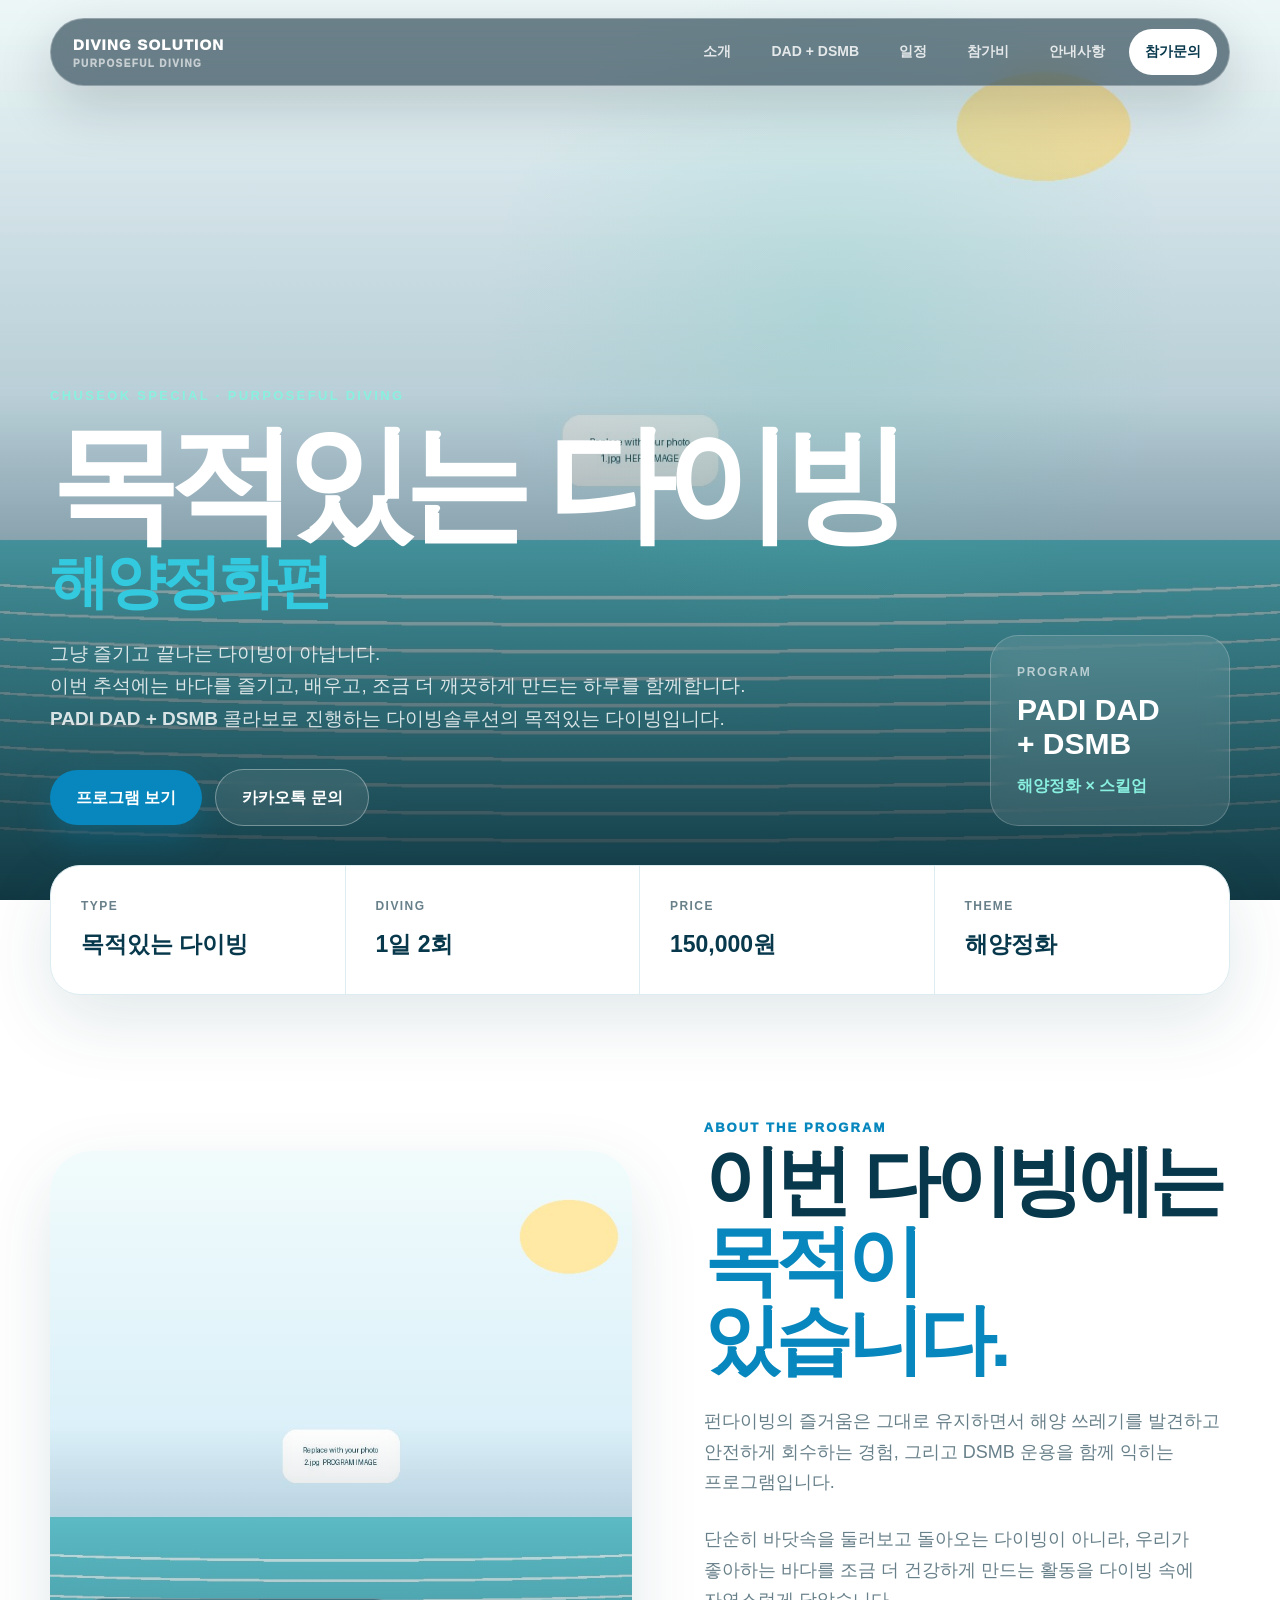
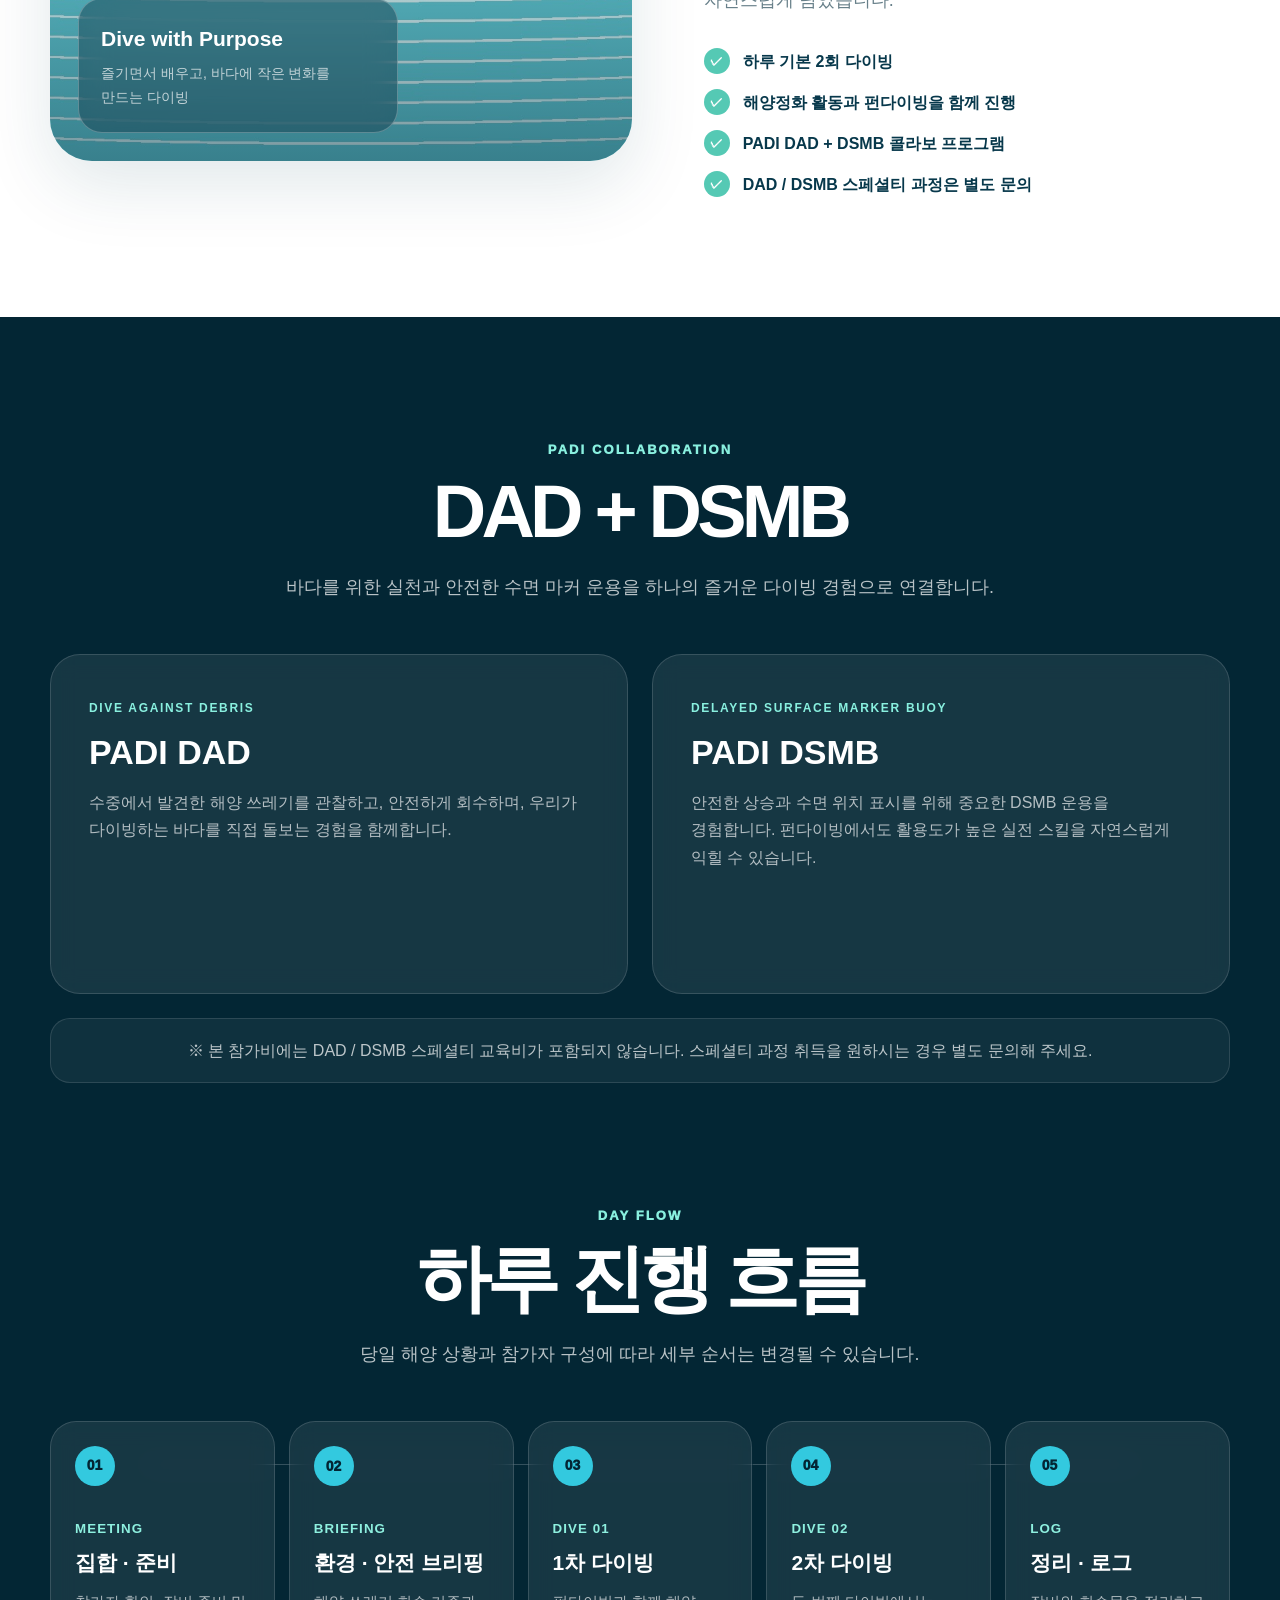
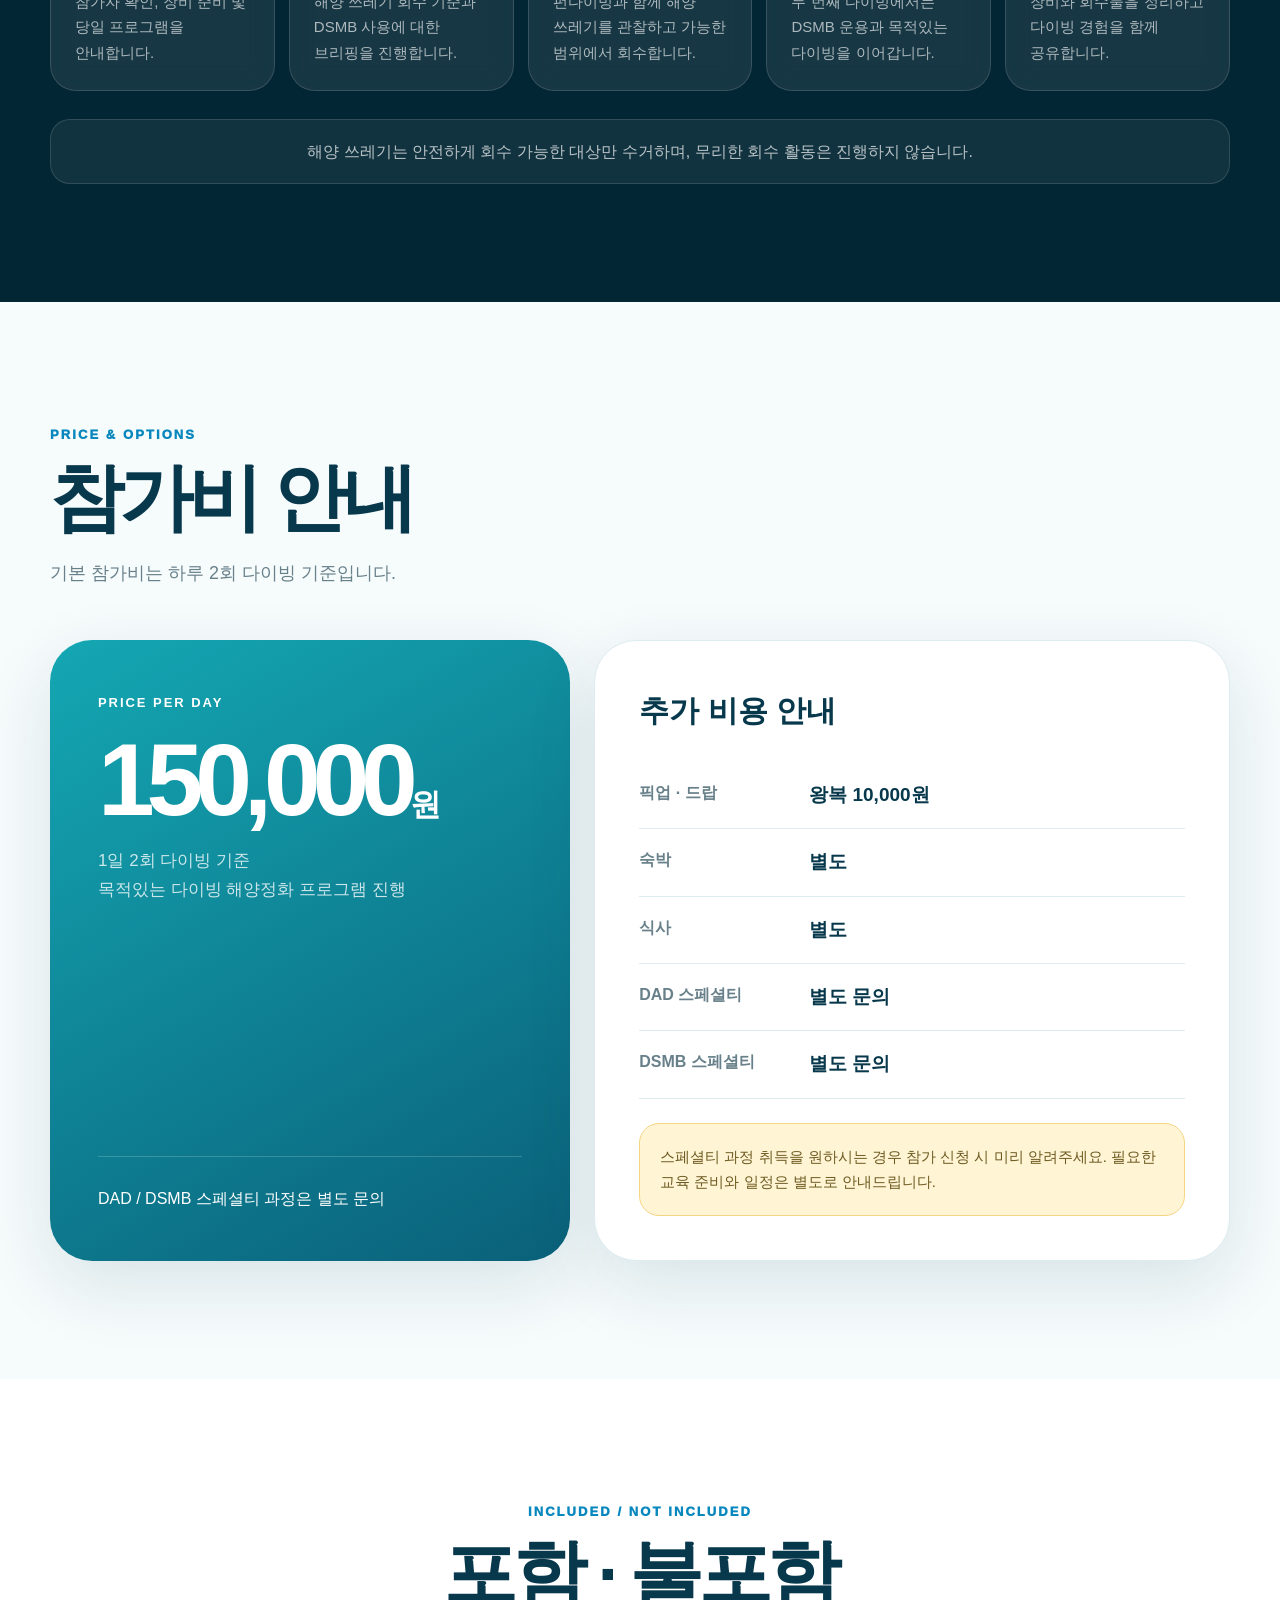
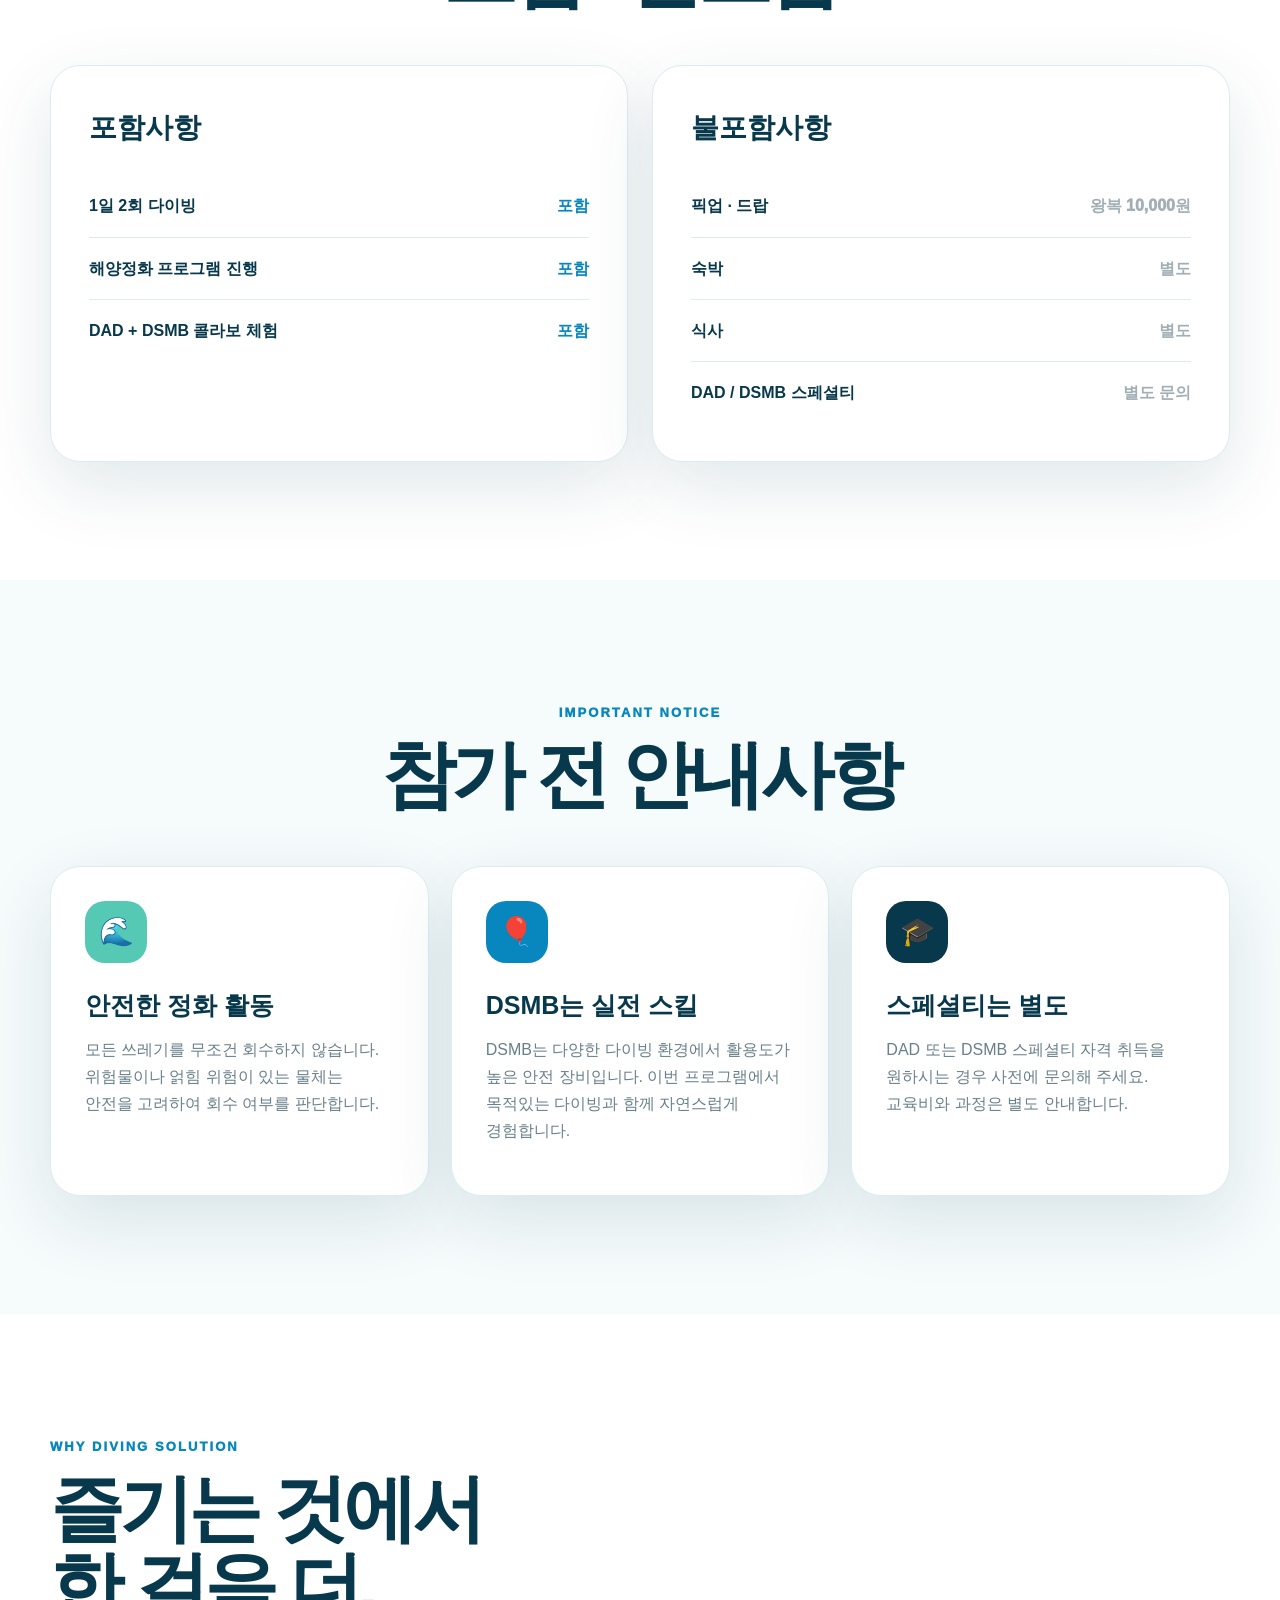
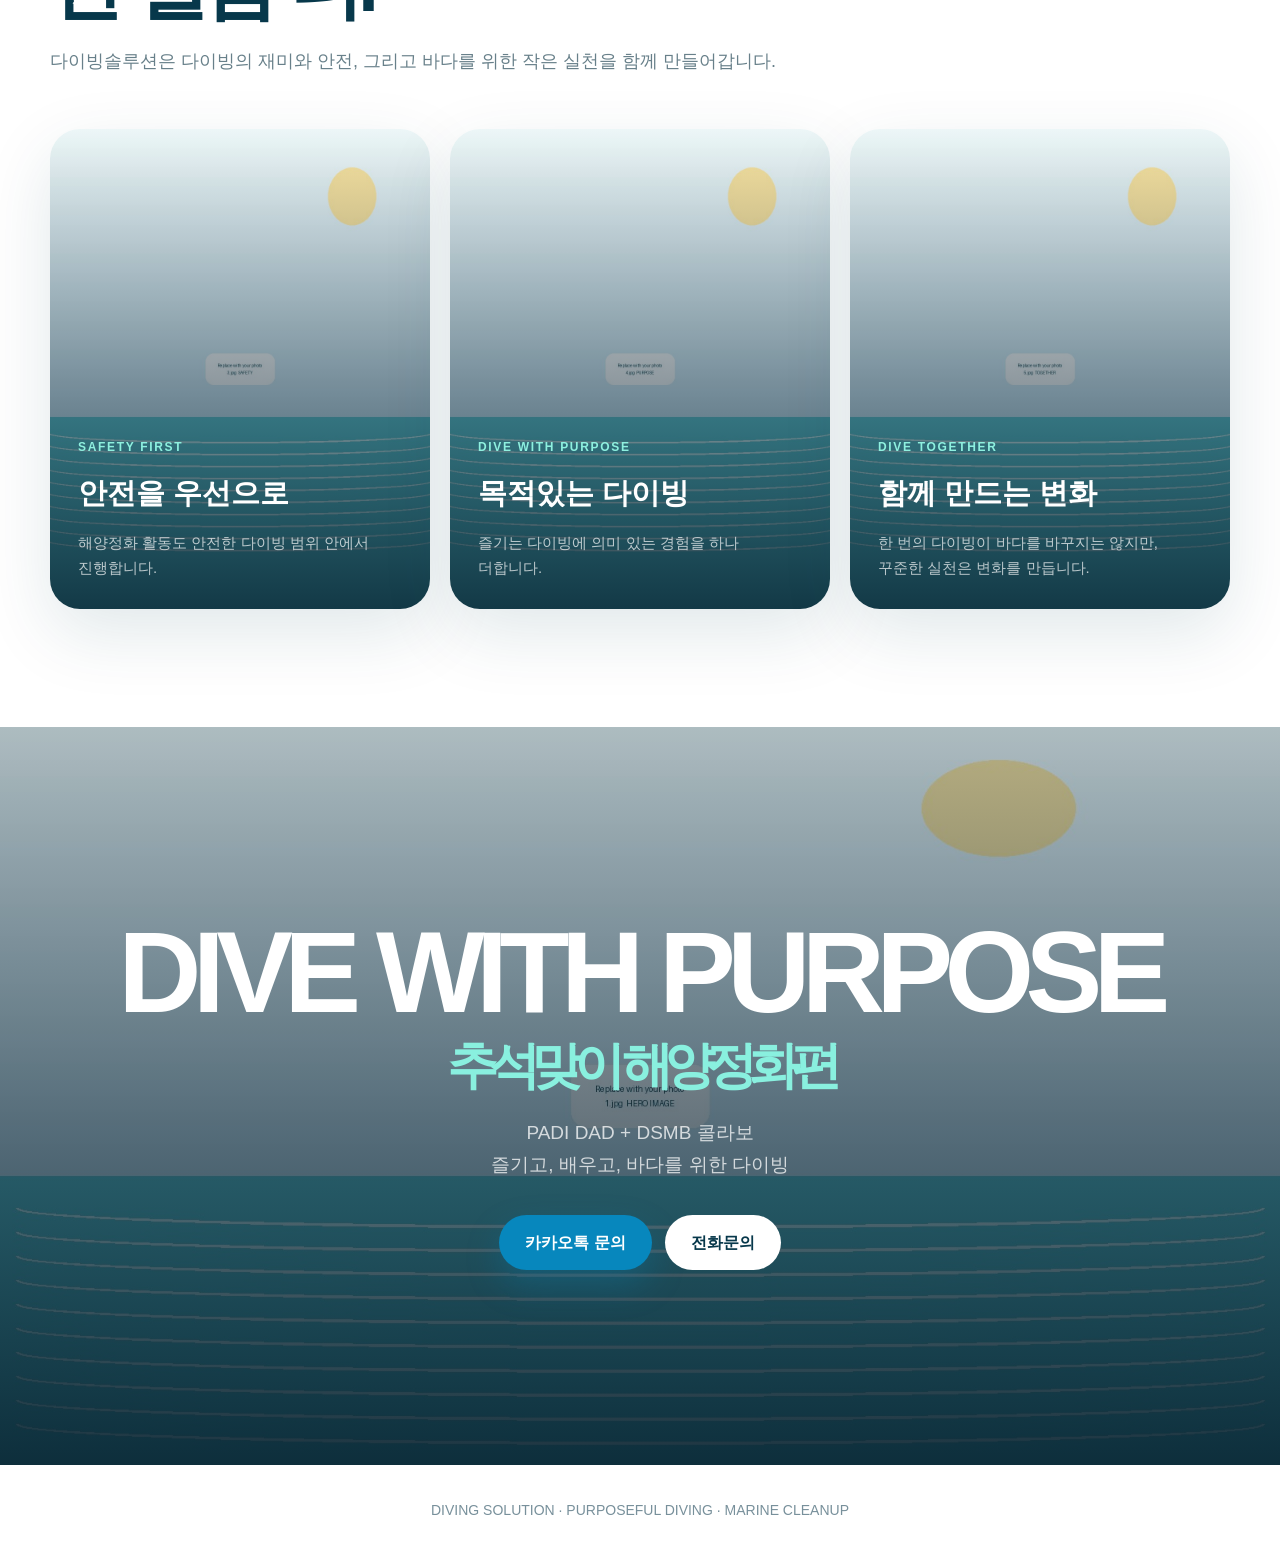
==== index.html @ 92a27729 "Add files via upload" ====
<!DOCTYPE html>
<html lang="ko">
<head>
  <meta charset="UTF-8" />
  <meta name="viewport" content="width=device-width, initial-scale=1.0" />
  <meta name="theme-color" content="#07384b" />
  <meta name="description" content="추석맞이 목적있는 다이빙 해양정화편. PADI DAD + DSMB 콜라보로 즐기는 목적있는 다이빙." />
  <title>추석맞이 목적있는 다이빙 | 해양정화편 | 다이빙솔루션</title>
  <link rel="stylesheet" href="style.css" />
</head>
<body>

<header class="site-header">
  <div class="container">
    <nav class="nav-wrap">
      <a href="#top" class="brand">
        DIVING SOLUTION
        <small>PURPOSEFUL DIVING</small>
      </a>

      <div class="nav-links" id="navLinks">
        <a href="#about">소개</a>
        <a href="#collab">DAD + DSMB</a>
        <a href="#schedule">일정</a>
        <a href="#price">참가비</a>
        <a href="#notice">안내사항</a>
        <a href="https://pf.kakao.com/_sxaxmfK/chat" target="_blank" rel="noopener" class="nav-cta">참가문의</a>
      </div>

      <button class="menu-button" type="button" aria-label="메뉴 열기" onclick="toggleMenu()">☰</button>
    </nav>
  </div>
</header>

<main>

  <section class="hero" id="top">
    <div class="hero-media"></div>

    <div class="hero-content">
      <div class="container">
        <div class="hero-layout">
          <div>
            <div class="hero-kicker">CHUSEOK SPECIAL · PURPOSEFUL DIVING</div>

            <h1 class="hero-title">
              목적있는 다이빙
              <span>해양정화편</span>
            </h1>

            <p class="hero-copy">
              그냥 즐기고 끝나는 다이빙이 아닙니다.<br>
              이번 추석에는 바다를 즐기고, 배우고, 조금 더 깨끗하게 만드는 하루를 함께합니다.
              <strong>PADI DAD + DSMB</strong> 콜라보로 진행하는 다이빙솔루션의 목적있는 다이빙입니다.
            </p>

            <div class="button-row hero-actions">
              <a href="#collab" class="button button-primary">프로그램 보기</a>
              <a href="https://pf.kakao.com/_sxaxmfK/chat" target="_blank" rel="noopener" class="button button-outline">카카오톡 문의</a>
            </div>
          </div>

          <aside class="hero-badge glass">
            <span>PROGRAM</span>
            <strong>PADI DAD<br>+ DSMB</strong>
            <p>해양정화 × 스킬업</p>
          </aside>
        </div>
      </div>
    </div>
  </section>

  <div class="summary-bar">
    <div class="container">
      <div class="summary-grid reveal">
        <div class="summary-item">
          <span>TYPE</span>
          <strong>목적있는 다이빙</strong>
        </div>
        <div class="summary-item">
          <span>DIVING</span>
          <strong>1일 2회</strong>
        </div>
        <div class="summary-item">
          <span>PRICE</span>
          <strong>150,000원</strong>
        </div>
        <div class="summary-item">
          <span>THEME</span>
          <strong>해양정화</strong>
        </div>
      </div>
    </div>
  </div>

  <section class="section" id="about">
    <div class="container">
      <div class="intro-grid">
        <div class="intro-image reveal">
          <div class="intro-badge glass">
            <strong>Dive with Purpose</strong>
            <p>즐기면서 배우고, 바다에 작은 변화를 만드는 다이빙</p>
          </div>
        </div>

        <div class="intro-copy reveal">
          <span class="eyebrow">ABOUT THE PROGRAM</span>

          <h2>
            이번 다이빙에는<br>
            <span>목적이 있습니다.</span>
          </h2>

          <p>
            펀다이빙의 즐거움은 그대로 유지하면서 해양 쓰레기를 발견하고 안전하게 회수하는 경험,
            그리고 DSMB 운용을 함께 익히는 프로그램입니다.
          </p>

          <p>
            단순히 바닷속을 둘러보고 돌아오는 다이빙이 아니라,
            우리가 좋아하는 바다를 조금 더 건강하게 만드는 활동을 다이빙 속에 자연스럽게 담았습니다.
          </p>

          <ul class="intro-list">
            <li>하루 기본 2회 다이빙</li>
            <li>해양정화 활동과 펀다이빙을 함께 진행</li>
            <li>PADI DAD + DSMB 콜라보 프로그램</li>
            <li>DAD / DSMB 스페셜티 과정은 별도 문의</li>
          </ul>
        </div>
      </div>
    </div>
  </section>

  <section class="section section-dark" id="collab">
    <div class="container">
      <div class="section-heading center reveal">
        <span class="eyebrow light">PADI COLLABORATION</span>
        <h2 class="section-title">DAD + DSMB</h2>
        <p class="section-description">
          바다를 위한 실천과 안전한 수면 마커 운용을 하나의 즐거운 다이빙 경험으로 연결합니다.
        </p>
      </div>

      <div class="collab-grid">
        <article class="collab-card reveal">
          <span>DIVE AGAINST DEBRIS</span>
          <h3>PADI DAD</h3>
          <p>
            수중에서 발견한 해양 쓰레기를 관찰하고, 안전하게 회수하며,
            우리가 다이빙하는 바다를 직접 돌보는 경험을 함께합니다.
          </p>
        </article>

        <article class="collab-card reveal">
          <span>DELAYED SURFACE MARKER BUOY</span>
          <h3>PADI DSMB</h3>
          <p>
            안전한 상승과 수면 위치 표시를 위해 중요한 DSMB 운용을 경험합니다.
            펀다이빙에서도 활용도가 높은 실전 스킬을 자연스럽게 익힐 수 있습니다.
          </p>
        </article>
      </div>

      <div class="collab-note reveal">
        ※ 본 참가비에는 DAD / DSMB 스페셜티 교육비가 포함되지 않습니다.
        스페셜티 과정 취득을 원하시는 경우 별도 문의해 주세요.
      </div>
    </div>
  </section>

  <section class="section section-dark schedule-section" id="schedule">
    <div class="container">
      <div class="section-heading center reveal">
        <span class="eyebrow light">DAY FLOW</span>
        <h2 class="section-title">하루 진행 흐름</h2>
        <p class="section-description">
          당일 해양 상황과 참가자 구성에 따라 세부 순서는 변경될 수 있습니다.
        </p>
      </div>

      <div class="timeline">
        <article class="timeline-card reveal">
          <div class="timeline-dot">01</div>
          <small>MEETING</small>
          <h3>집합 · 준비</h3>
          <p>참가자 확인, 장비 준비 및 당일 프로그램을 안내합니다.</p>
        </article>

        <article class="timeline-card reveal">
          <div class="timeline-dot">02</div>
          <small>BRIEFING</small>
          <h3>환경 · 안전 브리핑</h3>
          <p>해양 쓰레기 회수 기준과 DSMB 사용에 대한 브리핑을 진행합니다.</p>
        </article>

        <article class="timeline-card reveal">
          <div class="timeline-dot">03</div>
          <small>DIVE 01</small>
          <h3>1차 다이빙</h3>
          <p>펀다이빙과 함께 해양 쓰레기를 관찰하고 가능한 범위에서 회수합니다.</p>
        </article>

        <article class="timeline-card reveal">
          <div class="timeline-dot">04</div>
          <small>DIVE 02</small>
          <h3>2차 다이빙</h3>
          <p>두 번째 다이빙에서는 DSMB 운용과 목적있는 다이빙을 이어갑니다.</p>
        </article>

        <article class="timeline-card reveal">
          <div class="timeline-dot">05</div>
          <small>LOG</small>
          <h3>정리 · 로그</h3>
          <p>장비와 회수물을 정리하고 다이빙 경험을 함께 공유합니다.</p>
        </article>
      </div>

      <div class="schedule-note reveal">
        해양 쓰레기는 안전하게 회수 가능한 대상만 수거하며, 무리한 회수 활동은 진행하지 않습니다.
      </div>
    </div>
  </section>

  <section class="section section-soft" id="price">
    <div class="container">
      <div class="section-heading reveal">
        <span class="eyebrow">PRICE & OPTIONS</span>
        <h2 class="section-title">참가비 안내</h2>
        <p class="section-description">기본 참가비는 하루 2회 다이빙 기준입니다.</p>
      </div>

      <div class="price-layout">
        <article class="price-main reveal">
          <div>
            <span>PRICE PER DAY</span>
            <strong>150,000<small>원</small></strong>
            <p>
              1일 2회 다이빙 기준<br>
              목적있는 다이빙 해양정화 프로그램 진행
            </p>
          </div>

          <div class="price-main-bottom">
            DAD / DSMB 스페셜티 과정은 별도 문의
          </div>
        </article>

        <article class="detail-card reveal">
          <h3>추가 비용 안내</h3>

          <div class="detail-list">
            <div class="detail-row">
              <span>픽업 · 드랍</span>
              <strong>왕복 10,000원</strong>
            </div>
            <div class="detail-row">
              <span>숙박</span>
              <strong>별도</strong>
            </div>
            <div class="detail-row">
              <span>식사</span>
              <strong>별도</strong>
            </div>
            <div class="detail-row">
              <span>DAD 스페셜티</span>
              <strong>별도 문의</strong>
            </div>
            <div class="detail-row">
              <span>DSMB 스페셜티</span>
              <strong>별도 문의</strong>
            </div>
          </div>

          <div class="payment-note">
            스페셜티 과정 취득을 원하시는 경우 참가 신청 시 미리 알려주세요.
            필요한 교육 준비와 일정은 별도로 안내드립니다.
          </div>
        </article>
      </div>
    </div>
  </section>

  <section class="section">
    <div class="container">
      <div class="section-heading center reveal">
        <span class="eyebrow">INCLUDED / NOT INCLUDED</span>
        <h2 class="section-title">포함 · 불포함</h2>
      </div>

      <div class="included-grid">
        <article class="included-card reveal">
          <h3>포함사항</h3>
          <div class="included-list">
            <div class="included-row"><strong>1일 2회 다이빙</strong><span class="status-in">포함</span></div>
            <div class="included-row"><strong>해양정화 프로그램 진행</strong><span class="status-in">포함</span></div>
            <div class="included-row"><strong>DAD + DSMB 콜라보 체험</strong><span class="status-in">포함</span></div>
          </div>
        </article>

        <article class="included-card reveal">
          <h3>불포함사항</h3>
          <div class="included-list">
            <div class="included-row"><strong>픽업 · 드랍</strong><span class="status-out">왕복 10,000원</span></div>
            <div class="included-row"><strong>숙박</strong><span class="status-out">별도</span></div>
            <div class="included-row"><strong>식사</strong><span class="status-out">별도</span></div>
            <div class="included-row"><strong>DAD / DSMB 스페셜티</strong><span class="status-out">별도 문의</span></div>
          </div>
        </article>
      </div>
    </div>
  </section>

  <section class="section section-soft" id="notice">
    <div class="container">
      <div class="section-heading center reveal">
        <span class="eyebrow">IMPORTANT NOTICE</span>
        <h2 class="section-title">참가 전 안내사항</h2>
      </div>

      <div class="notice-grid">
        <article class="notice-card reveal">
          <div class="notice-icon">🌊</div>
          <h3>안전한 정화 활동</h3>
          <p>
            모든 쓰레기를 무조건 회수하지 않습니다.
            위험물이나 얽힘 위험이 있는 물체는 안전을 고려하여 회수 여부를 판단합니다.
          </p>
        </article>

        <article class="notice-card reveal">
          <div class="notice-icon">🎈</div>
          <h3>DSMB는 실전 스킬</h3>
          <p>
            DSMB는 다양한 다이빙 환경에서 활용도가 높은 안전 장비입니다.
            이번 프로그램에서 목적있는 다이빙과 함께 자연스럽게 경험합니다.
          </p>
        </article>

        <article class="notice-card reveal">
          <div class="notice-icon">🎓</div>
          <h3>스페셜티는 별도</h3>
          <p>
            DAD 또는 DSMB 스페셜티 자격 취득을 원하시는 경우 사전에 문의해 주세요.
            교육비와 과정은 별도 안내합니다.
          </p>
        </article>
      </div>
    </div>
  </section>

  <section class="section">
    <div class="container">
      <div class="section-heading reveal">
        <span class="eyebrow">WHY DIVING SOLUTION</span>
        <h2 class="section-title">즐기는 것에서<br>한 걸음 더.</h2>
        <p class="section-description">
          다이빙솔루션은 다이빙의 재미와 안전, 그리고 바다를 위한 작은 실천을 함께 만들어갑니다.
        </p>
      </div>

      <div class="why-grid">
        <article class="why-card reveal">
          <div class="why-content">
            <span>SAFETY FIRST</span>
            <h3>안전을 우선으로</h3>
            <p>해양정화 활동도 안전한 다이빙 범위 안에서 진행합니다.</p>
          </div>
        </article>

        <article class="why-card reveal">
          <div class="why-content">
            <span>DIVE WITH PURPOSE</span>
            <h3>목적있는 다이빙</h3>
            <p>즐기는 다이빙에 의미 있는 경험을 하나 더합니다.</p>
          </div>
        </article>

        <article class="why-card reveal">
          <div class="why-content">
            <span>DIVE TOGETHER</span>
            <h3>함께 만드는 변화</h3>
            <p>한 번의 다이빙이 바다를 바꾸지는 않지만, 꾸준한 실천은 변화를 만듭니다.</p>
          </div>
        </article>
      </div>
    </div>
  </section>

  <section class="final-cta">
    <div class="container final-content reveal">
      <h2 class="final-title">
        DIVE WITH PURPOSE
        <span>추석맞이 해양정화편</span>
      </h2>

      <p>
        PADI DAD + DSMB 콜라보<br>
        즐기고, 배우고, 바다를 위한 다이빙
      </p>

      <div class="button-row">
        <a href="https://pf.kakao.com/_sxaxmfK/chat" target="_blank" rel="noopener" class="button button-primary">카카오톡 문의</a>
        <a href="tel:01098796365" class="button button-light">전화문의</a>
      </div>
    </div>
  </section>

</main>

<a href="https://pf.kakao.com/_sxaxmfK/chat" target="_blank" rel="noopener" class="floating-contact">
  카카오톡 참가문의
</a>

<footer>
  DIVING SOLUTION · PURPOSEFUL DIVING · MARINE CLEANUP
</footer>

<script src="script.js"></script>
</body>
</html>
---- style.css ----
:root{
  --navy:#07384b; --deep:#032634; --blue:#0787bd; --cyan:#33c9df; --mint:#55c9b4;
  --surface:#f6fbfc; --white:#ffffff; --text:#15333f; --muted:#68808a; --line:#dcecf0;
  --yellow:#fff4d4; --yellow-line:#f5d584; --shadow:0 24px 70px rgba(5,62,80,.12);
  --radius-xl:42px; --radius-lg:30px;
}
*{margin:0;padding:0;box-sizing:border-box}
html{scroll-behavior:smooth}
body{
  font-family:-apple-system,BlinkMacSystemFont,"Pretendard","Noto Sans KR",sans-serif;
  color:var(--text);background:#fff;line-height:1.7;word-break:keep-all;overflow-x:hidden
}
a{color:inherit;text-decoration:none}
button{font:inherit}
.container{width:min(1180px,calc(100% - 40px));margin:0 auto}
.section{padding:118px 0}
.section-soft{background:var(--surface)}
.section-dark{color:#fff;background:var(--deep)}
.eyebrow{display:inline-block;color:var(--blue);font-size:13px;font-weight:950;letter-spacing:.16em}
.eyebrow.light{color:#89f0df}
.section-heading{max-width:850px;margin-bottom:52px}
.section-heading.center{margin-left:auto;margin-right:auto;text-align:center}
.section-title{margin-top:12px;color:var(--navy);font-size:clamp(42px,6vw,74px);line-height:1.04;letter-spacing:-.065em}
.section-dark .section-title{color:#fff}
.section-description{margin-top:21px;color:var(--muted);font-size:18px}
.section-dark .section-description{color:rgba(255,255,255,.72)}
.button-row{display:flex;align-items:center;flex-wrap:wrap;gap:13px}
.button{
  display:inline-flex;align-items:center;justify-content:center;min-height:54px;padding:14px 26px;border:0;
  border-radius:999px;font-weight:900;cursor:pointer;transition:.25s ease
}
.button:hover{transform:translateY(-3px)}
.button-primary{color:#fff;background:var(--blue);box-shadow:0 15px 34px rgba(7,135,189,.28)}
.button-light{color:var(--navy);background:#fff}
.button-outline{color:#fff;border:1px solid rgba(255,255,255,.35);background:rgba(255,255,255,.08);backdrop-filter:blur(10px)}
.glass{backdrop-filter:blur(15px);-webkit-backdrop-filter:blur(15px)}

.site-header{position:fixed;top:18px;left:0;right:0;z-index:1000;pointer-events:none}
.nav-wrap{
  display:flex;align-items:center;justify-content:space-between;min-height:68px;padding:10px 12px 10px 22px;
  border:1px solid rgba(255,255,255,.28);border-radius:999px;background:rgba(2,31,48,.55);
  box-shadow:0 20px 55px rgba(0,20,35,.18);backdrop-filter:blur(18px);pointer-events:auto
}
.brand{color:#fff;font-size:15px;font-weight:950;letter-spacing:.08em}
.brand small{display:block;margin-top:-3px;color:rgba(255,255,255,.62);font-size:10px;letter-spacing:.14em}
.nav-links{display:flex;align-items:center;gap:8px}
.nav-links a{padding:11px 16px;border-radius:999px;color:rgba(255,255,255,.82);font-size:14px;font-weight:800}
.nav-links a:hover{color:#fff;background:rgba(255,255,255,.1)}
.nav-links .nav-cta{color:var(--navy);background:#fff}
.menu-button{display:none;width:46px;height:46px;border:0;border-radius:50%;color:#fff;background:rgba(255,255,255,.12);cursor:pointer}

.hero{position:relative;min-height:100svh;display:flex;align-items:flex-end;overflow:hidden;color:#fff;background:var(--deep)}
.hero-media{
  position:absolute;inset:0;
  background:
    linear-gradient(180deg,rgba(0,24,34,.02) 0%,rgba(0,30,39,.16) 44%,rgba(0,27,38,.84) 100%),
    url("images/1.jpg") center/cover no-repeat;
  transform:scale(1.08);animation:heroZoom 12s ease-out forwards
}
.hero-media::after{content:"";position:absolute;inset:0;background:radial-gradient(circle at 65% 35%,rgba(85,201,180,.18),transparent 34%)}
@keyframes heroZoom{to{transform:scale(1)}}
.hero-content{position:relative;z-index:2;width:100%;padding:190px 0 74px}
.hero-layout{display:grid;grid-template-columns:1fr auto;gap:60px;align-items:end}
.hero-kicker{margin-bottom:22px;color:#89f0df;font-size:13px;font-weight:900;letter-spacing:.18em}
.hero-title{max-width:980px;font-size:clamp(58px,10vw,130px);line-height:.86;letter-spacing:-.08em}
.hero-title span{display:block;margin-top:18px;color:var(--cyan);font-size:.46em;letter-spacing:-.05em}
.hero-copy{max-width:720px;margin-top:30px;color:rgba(255,255,255,.82);font-size:19px}
.hero-badge{
  min-width:240px;padding:26px;border:1px solid rgba(255,255,255,.2);border-radius:28px;
  background:rgba(255,255,255,.1)
}
.hero-badge span{display:block;color:rgba(255,255,255,.62);font-size:12px;font-weight:900;letter-spacing:.14em}
.hero-badge strong{display:block;margin-top:10px;font-size:30px;line-height:1.15}
.hero-badge p{margin-top:10px;color:#89f0df;font-weight:900}
.hero-actions{margin-top:34px}

.summary-bar{position:relative;z-index:4;margin-top:-35px}
.summary-grid{
  display:grid;grid-template-columns:repeat(4,1fr);overflow:hidden;border:1px solid var(--line);
  border-radius:var(--radius-lg);background:#fff;box-shadow:var(--shadow)
}
.summary-item{padding:30px;border-right:1px solid var(--line)}
.summary-item:last-child{border-right:0}
.summary-item span{display:block;color:var(--muted);font-size:12px;font-weight:900;letter-spacing:.12em}
.summary-item strong{display:block;margin-top:9px;color:var(--navy);font-size:23px}

.intro-grid{display:grid;grid-template-columns:1.05fr .95fr;gap:72px;align-items:center}
.intro-image{
  position:relative;min-height:610px;overflow:hidden;border-radius:var(--radius-xl);
  background:url("images/2.jpg") center/cover no-repeat;box-shadow:var(--shadow)
}
.intro-image::after{content:"";position:absolute;inset:0;background:linear-gradient(180deg,transparent 45%,rgba(0,34,51,.46))}
.intro-badge{
  position:absolute;left:28px;bottom:28px;z-index:2;max-width:320px;padding:22px;border:1px solid rgba(255,255,255,.25);
  border-radius:24px;color:#fff;background:rgba(0,38,57,.38)
}
.intro-badge strong{display:block;font-size:21px}
.intro-badge p{margin-top:6px;color:rgba(255,255,255,.7);font-size:14px}
.intro-copy h2{color:var(--navy);font-size:clamp(44px,6vw,78px);line-height:1.04;letter-spacing:-.07em}
.intro-copy h2 span{color:var(--blue)}
.intro-copy p{margin-top:26px;color:var(--muted);font-size:18px}
.intro-list{display:grid;gap:14px;margin-top:32px}
.intro-list li{display:flex;gap:13px;list-style:none;color:var(--navy);font-weight:800}
.intro-list li::before{
  content:"✓";display:inline-flex;align-items:center;justify-content:center;flex:0 0 26px;height:26px;border-radius:50%;
  color:#fff;background:var(--mint);font-size:13px
}

.collab-grid{display:grid;grid-template-columns:1fr 1fr;gap:24px}
.collab-card{
  min-height:340px;padding:38px;border:1px solid rgba(255,255,255,.14);border-radius:var(--radius-lg);
  background:rgba(255,255,255,.08);backdrop-filter:blur(12px)
}
.collab-card span{display:inline-block;color:#89f0df;font-size:12px;font-weight:900;letter-spacing:.14em}
.collab-card h3{margin-top:12px;font-size:34px;line-height:1.2}
.collab-card p{margin-top:16px;color:rgba(255,255,255,.68)}
.collab-note{
  margin-top:24px;padding:18px 22px;border:1px solid rgba(255,255,255,.12);border-radius:20px;
  background:rgba(255,255,255,.05);color:rgba(255,255,255,.72);text-align:center
}

.schedule-section{padding-top:0}
.timeline{position:relative;display:grid;grid-template-columns:repeat(5,1fr);gap:14px}
.timeline::before{content:"";position:absolute;top:43px;left:8%;right:8%;height:1px;background:rgba(255,255,255,.2)}
.timeline-card{
  position:relative;min-height:270px;padding:24px;border:1px solid rgba(255,255,255,.14);border-radius:26px;
  background:rgba(255,255,255,.08);backdrop-filter:blur(12px)
}
.timeline-dot{
  position:relative;z-index:2;display:flex;align-items:center;justify-content:center;width:40px;height:40px;margin-bottom:28px;
  border-radius:50%;color:var(--deep);background:var(--cyan);font-size:14px;font-weight:950
}
.timeline-card small{color:#8ef0df;font-weight:900;letter-spacing:.08em}
.timeline-card h3{margin-top:8px;font-size:21px;line-height:1.3}
.timeline-card p{margin-top:12px;color:rgba(255,255,255,.65);font-size:15px}
.schedule-note{
  margin-top:28px;padding:18px 22px;border:1px solid rgba(255,255,255,.13);border-radius:20px;
  color:rgba(255,255,255,.7);background:rgba(255,255,255,.06);text-align:center
}

.price-layout{display:grid;grid-template-columns:.9fr 1.1fr;gap:24px;align-items:stretch}
.price-main{
  display:flex;flex-direction:column;justify-content:space-between;min-height:500px;padding:48px;border-radius:var(--radius-xl);
  color:#fff;background:linear-gradient(150deg,#14a7b3,#0a6079);box-shadow:var(--shadow)
}
.price-main span{font-size:13px;font-weight:900;letter-spacing:.15em}
.price-main strong{display:block;margin-top:20px;font-size:clamp(62px,8vw,102px);line-height:.9;letter-spacing:-.08em}
.price-main strong small{font-size:.3em}
.price-main p{margin-top:20px;color:rgba(255,255,255,.78);font-size:17px}
.price-main-bottom{padding-top:28px;border-top:1px solid rgba(255,255,255,.18)}
.detail-card{
  display:flex;flex-direction:column;justify-content:center;min-height:500px;padding:44px;border:1px solid var(--line);
  border-radius:var(--radius-xl);background:#fff;box-shadow:var(--shadow)
}
.detail-card h3{color:var(--navy);font-size:30px}
.detail-list{margin-top:26px}
.detail-row{display:grid;grid-template-columns:150px 1fr;gap:20px;padding:17px 0;border-bottom:1px solid var(--line)}
.detail-row span{color:var(--muted);font-weight:800}
.detail-row strong{color:var(--navy);font-size:19px}
.payment-note{
  margin-top:24px;padding:20px;border:1px solid var(--yellow-line);border-radius:20px;
  color:#6e5b22;background:var(--yellow);font-size:15px
}

.included-grid{display:grid;grid-template-columns:1fr 1fr;gap:24px}
.included-card{
  padding:38px;border:1px solid var(--line);border-radius:var(--radius-lg);background:#fff;box-shadow:var(--shadow)
}
.included-card h3{color:var(--navy);font-size:28px}
.included-list{display:grid;margin-top:24px}
.included-row{display:flex;align-items:center;justify-content:space-between;gap:20px;padding:17px 0;border-bottom:1px solid var(--line)}
.included-row:last-child{border-bottom:0}
.included-row strong{color:var(--navy)}
.status-in{color:var(--blue);font-weight:950}
.status-out{color:#a2b0b6;font-weight:950}

.notice-grid{display:grid;grid-template-columns:repeat(3,1fr);gap:22px}
.notice-card{
  min-height:330px;padding:34px;border:1px solid var(--line);border-radius:var(--radius-lg);background:#fff;box-shadow:var(--shadow)
}
.notice-icon{
  display:flex;align-items:center;justify-content:center;width:62px;height:62px;border-radius:20px;color:#fff;background:var(--mint);font-size:28px
}
.notice-card:nth-child(2) .notice-icon{background:var(--blue)}
.notice-card:nth-child(3) .notice-icon{background:var(--navy)}
.notice-card h3{margin-top:26px;color:var(--navy);font-size:25px;line-height:1.3}
.notice-card p{margin-top:14px;color:var(--muted)}

.why-grid{display:grid;grid-template-columns:repeat(3,1fr);gap:20px}
.why-card{
  position:relative;min-height:480px;overflow:hidden;border-radius:var(--radius-lg);color:#fff;
  background-position:center;background-size:cover;box-shadow:var(--shadow)
}
.why-card:nth-child(1){background-image:linear-gradient(180deg,rgba(0,20,30,.02),rgba(0,24,38,.82)),url("images/3.jpg")}
.why-card:nth-child(2){background-image:linear-gradient(180deg,rgba(0,20,30,.02),rgba(0,24,38,.82)),url("images/4.jpg")}
.why-card:nth-child(3){background-image:linear-gradient(180deg,rgba(0,20,30,.02),rgba(0,24,38,.82)),url("images/5.jpg")}
.why-content{position:absolute;left:28px;right:28px;bottom:28px}
.why-content span{color:#8ef0df;font-size:12px;font-weight:900;letter-spacing:.14em}
.why-content h3{margin-top:9px;font-size:29px}
.why-content p{margin-top:12px;color:rgba(255,255,255,.7);font-size:15px}

.final-cta{
  position:relative;min-height:82vh;display:flex;align-items:center;overflow:hidden;color:#fff;text-align:center;
  background:linear-gradient(180deg,rgba(1,25,39,.28),rgba(1,24,38,.88)),url("images/1.jpg") center/cover no-repeat
}
.final-content{position:relative;z-index:2}
.final-title{font-size:clamp(56px,9vw,118px);line-height:.9;letter-spacing:-.075em}
.final-title span{display:block;margin-top:18px;color:#89f0df;font-size:.44em}
.final-content>p{margin:28px auto 34px;color:rgba(255,255,255,.75);font-size:19px}
.final-content .button-row{justify-content:center}

footer{padding:34px 20px;color:#78909b;background:#fff;text-align:center;font-size:14px}
.floating-contact{
  position:fixed;right:20px;bottom:20px;z-index:999;display:none;align-items:center;justify-content:center;
  min-height:54px;padding:14px 23px;border-radius:999px;color:#fff;background:var(--blue);
  box-shadow:0 18px 45px rgba(0,127,196,.34);font-weight:900
}
.reveal{opacity:0;transform:translateY(35px);transition:opacity .85s ease,transform .85s ease}
.reveal.show{opacity:1;transform:translateY(0)}

@media(max-width:1050px){
  .hero-layout,.intro-grid,.price-layout{grid-template-columns:1fr}
  .hero-badge{min-width:0;width:100%;max-width:360px}
  .summary-grid{grid-template-columns:repeat(2,1fr)}
  .timeline{grid-template-columns:repeat(3,1fr)}
  .timeline::before{display:none}
  .notice-grid,.why-grid,.collab-grid{grid-template-columns:1fr}
}
@media(max-width:780px){
  .section{padding:88px 0}
  .nav-links{
    position:fixed;top:96px;left:20px;right:20px;display:none;padding:16px;border-radius:24px;
    background:rgba(2,31,48,.96);backdrop-filter:blur(18px)
  }
  .nav-links.open{display:grid}
  .menu-button{display:inline-flex;align-items:center;justify-content:center}
  .hero-title{font-size:clamp(54px,17vw,88px)}
  .summary-bar{margin-top:0;padding-top:20px;background:#fff}
  .summary-grid,.included-grid{grid-template-columns:1fr}
  .summary-item{border-right:0;border-bottom:1px solid var(--line)}
  .summary-item:last-child{border-bottom:0}
  .intro-image{min-height:440px}
  .timeline{grid-template-columns:1fr}
  .price-main,.detail-card{min-height:auto;padding:34px 26px}
  .detail-row{grid-template-columns:1fr;gap:4px}
  .floating-contact{display:flex;left:18px;right:18px;bottom:18px}
  footer{padding-bottom:105px}
}
@media(prefers-reduced-motion:reduce){
  html{scroll-behavior:auto}
  .hero-media{animation:none;transform:none}
  .reveal,.reveal.show{opacity:1;transform:none;transition:none}
}
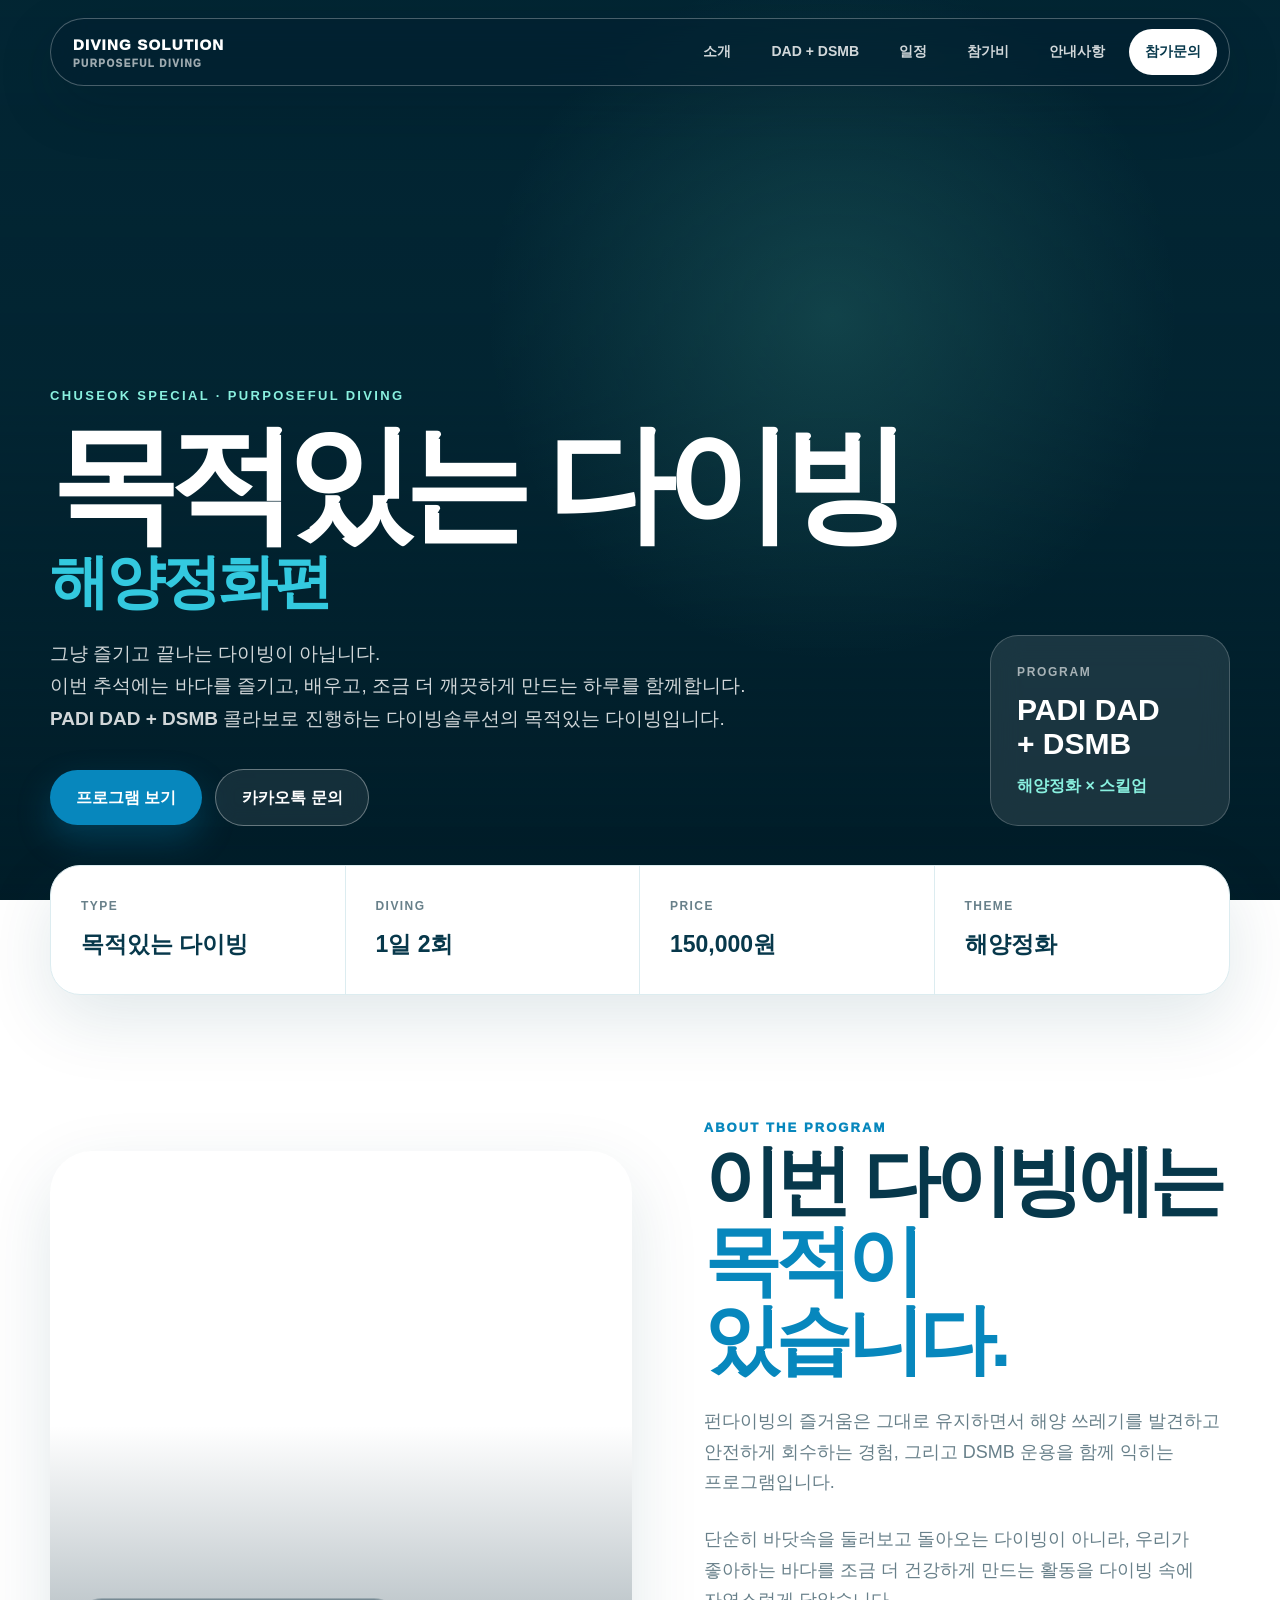
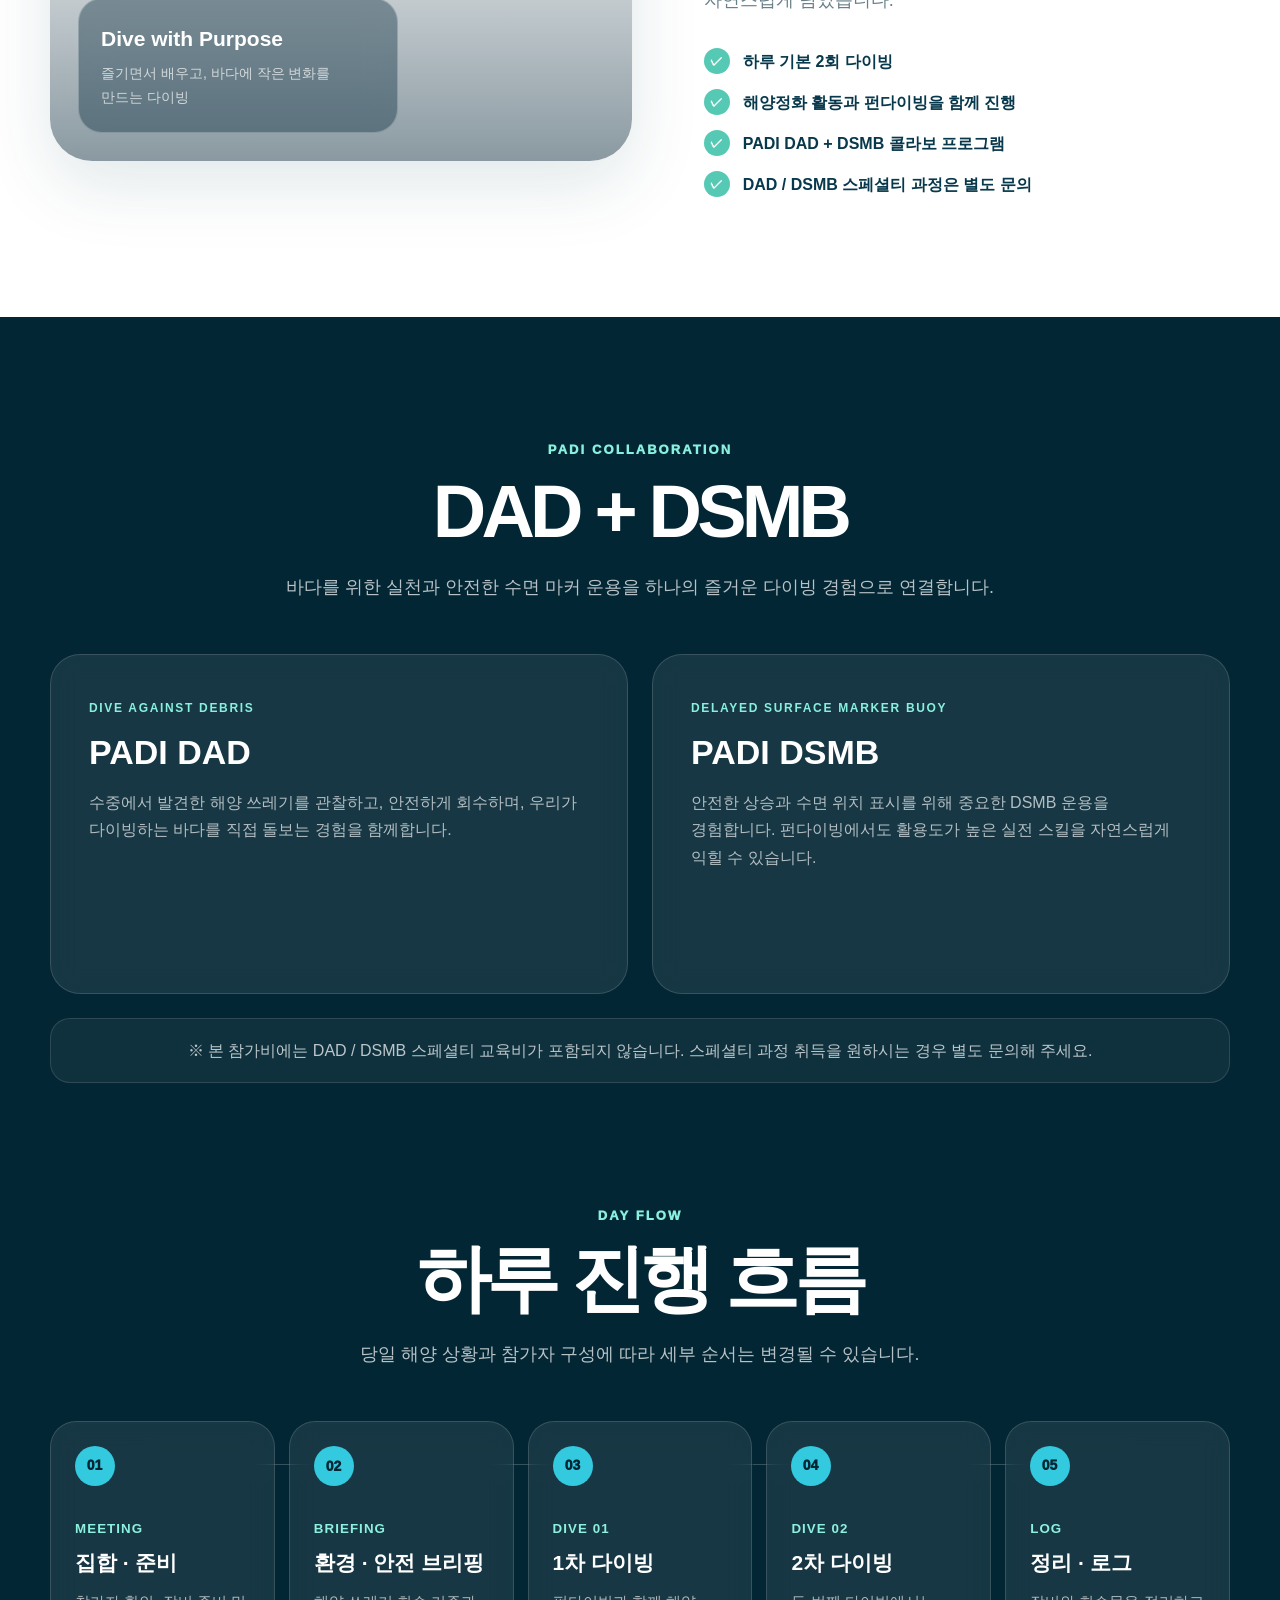
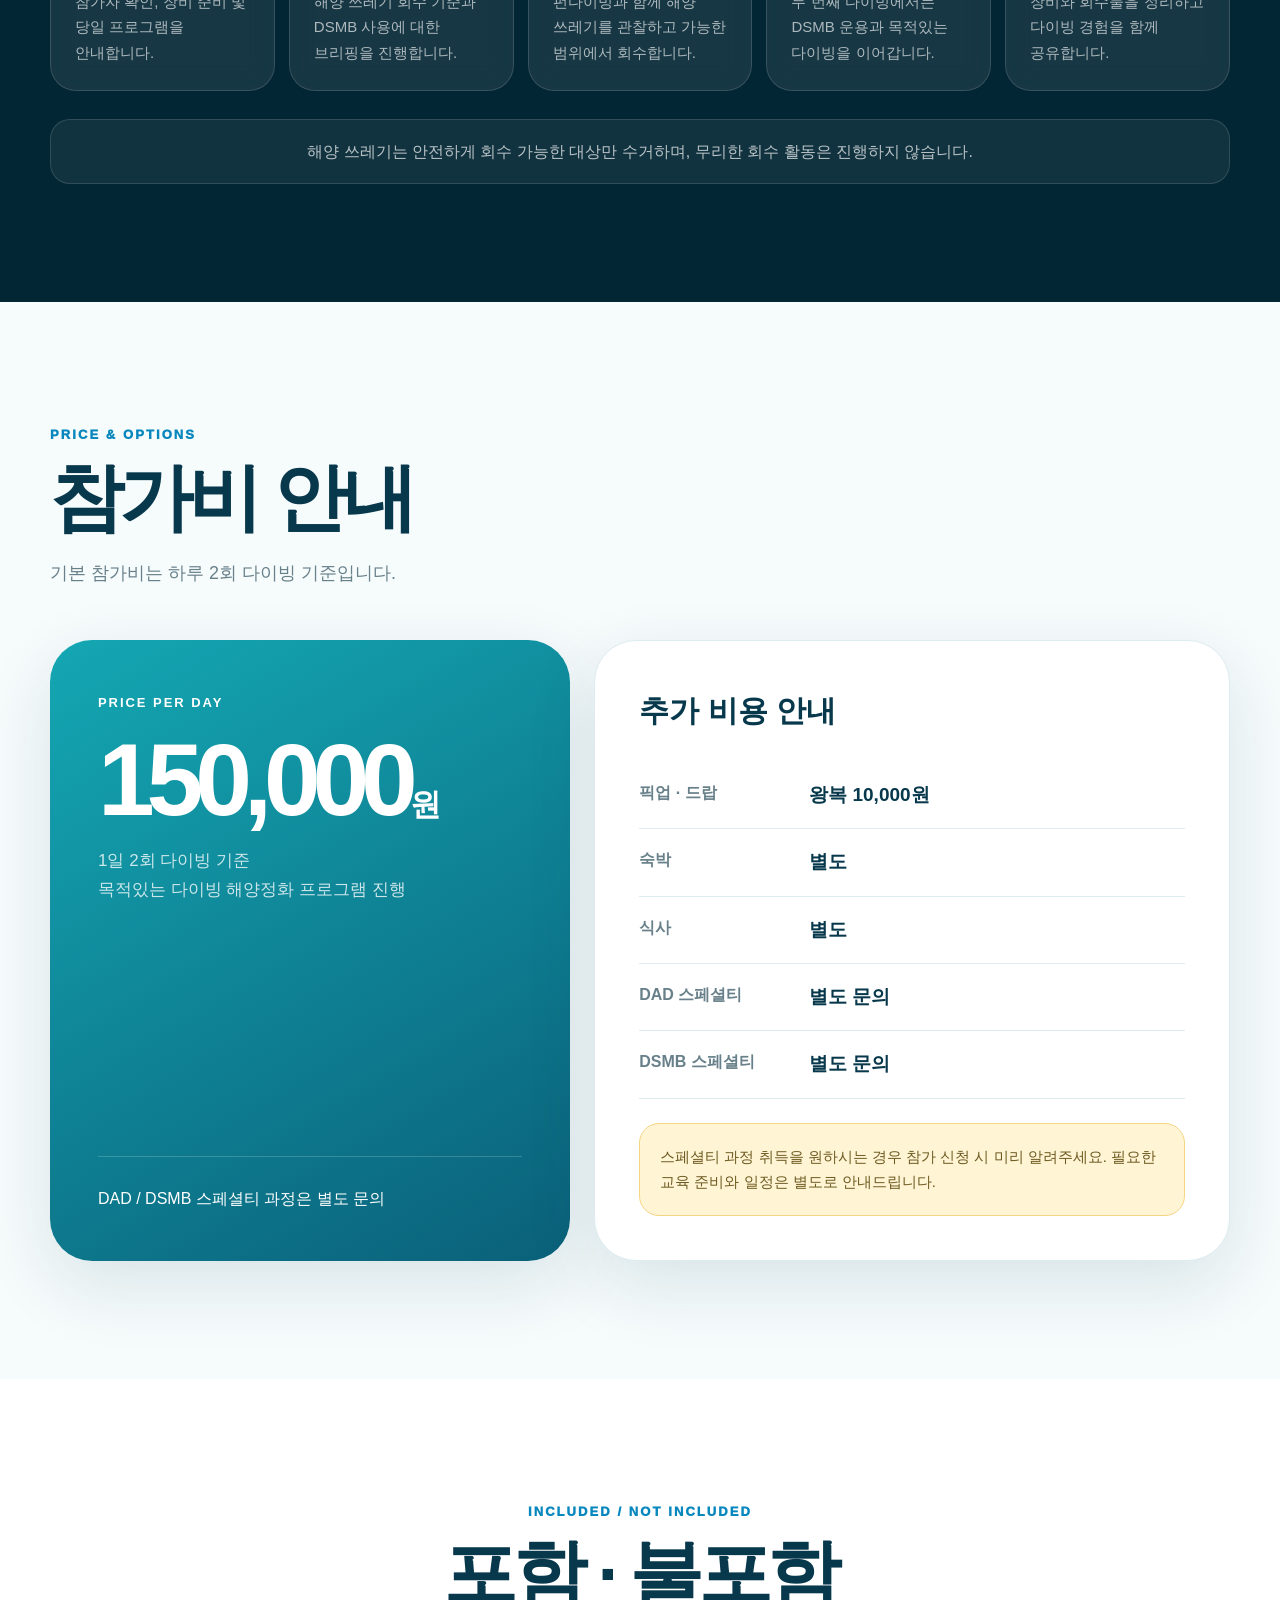
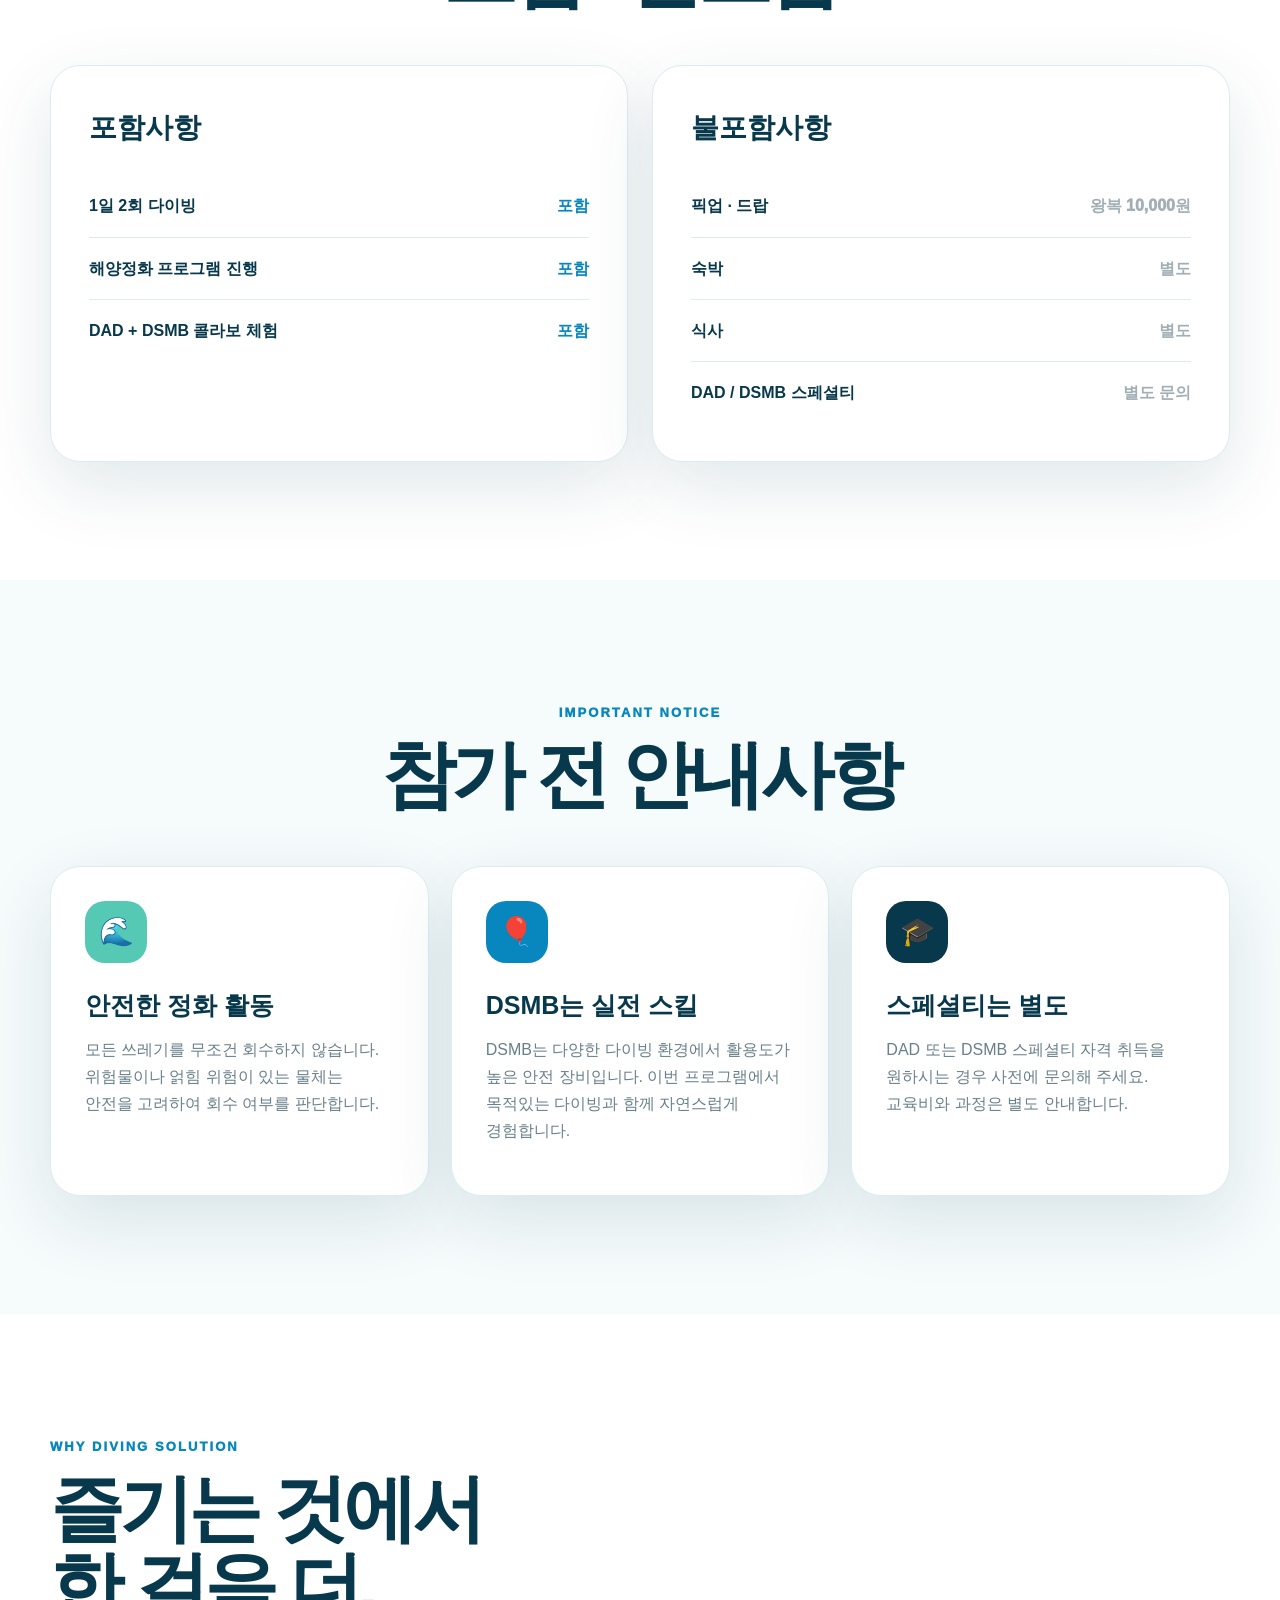
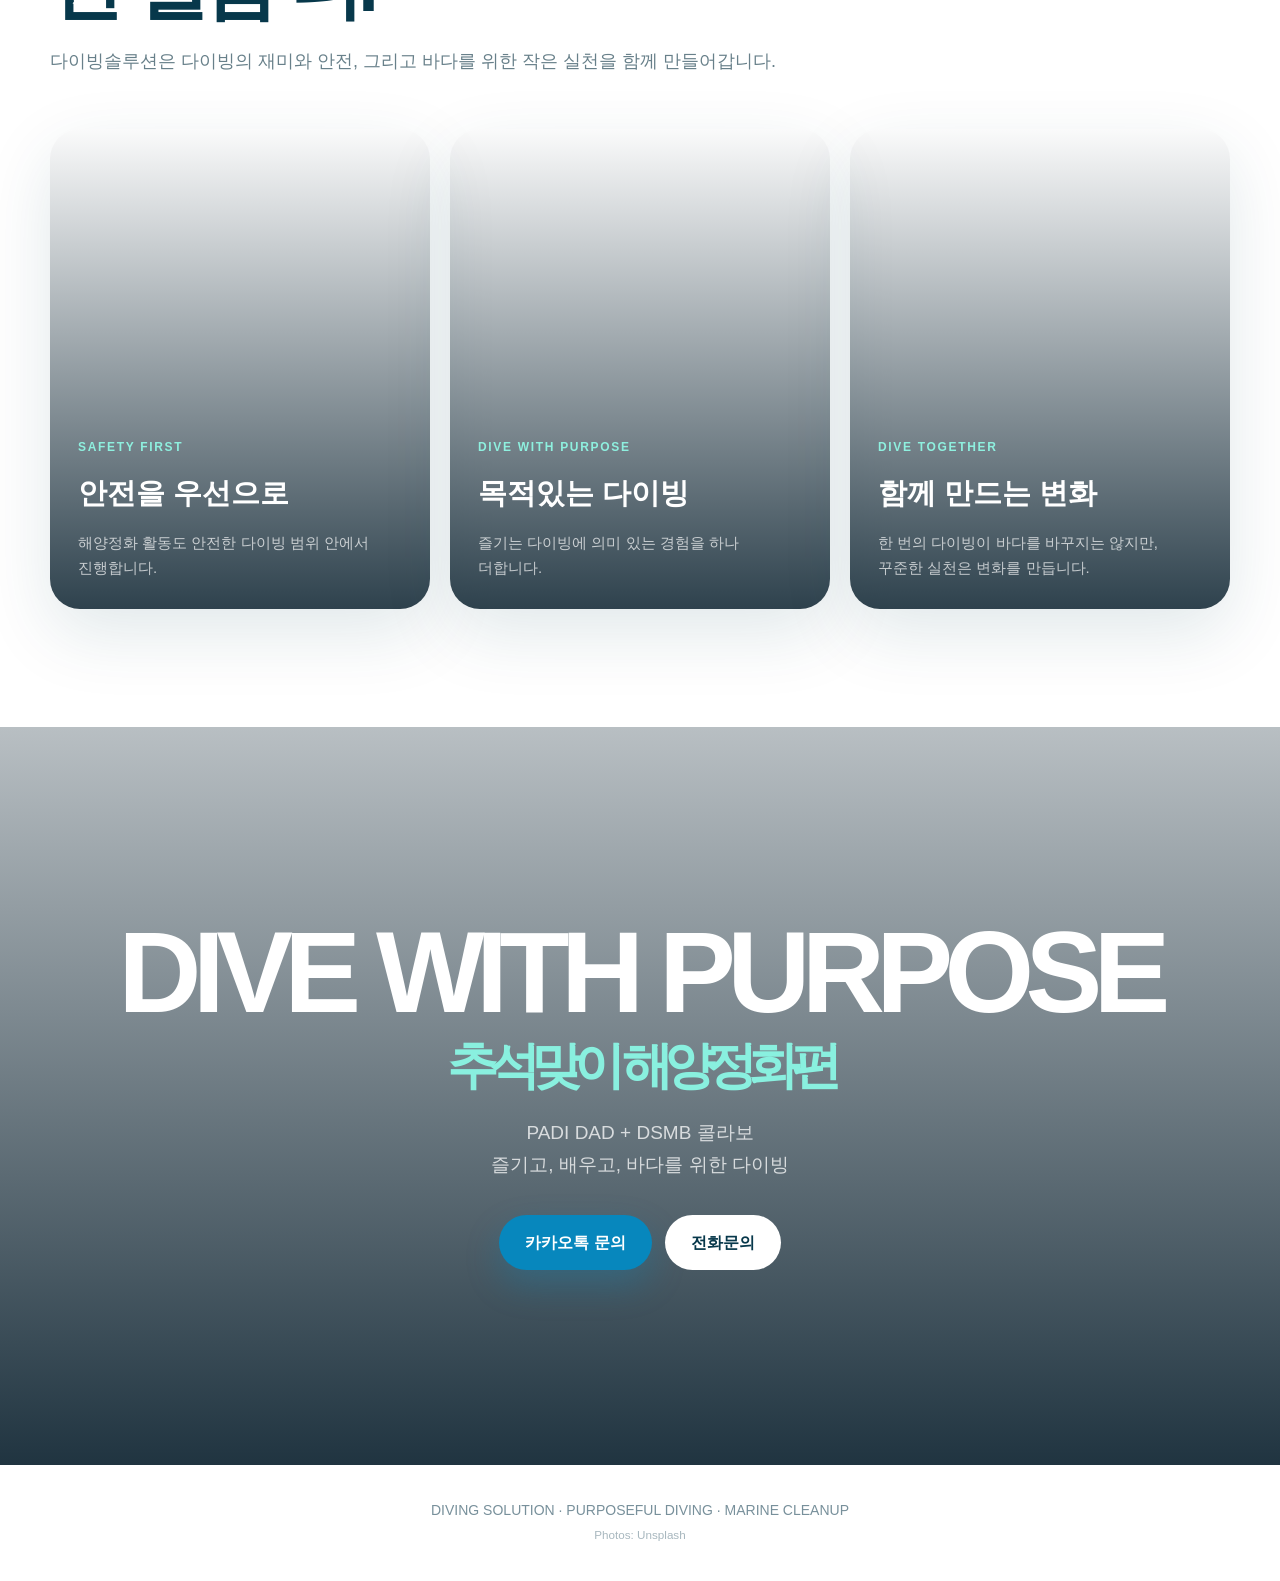
==== commit 76a3bef0: "Add files via upload" ====
--- a/index.html
+++ b/index.html
@@ -413,7 +413,7 @@
 </a>
 
 <footer>
-  DIVING SOLUTION · PURPOSEFUL DIVING · MARINE CLEANUP
+  DIVING SOLUTION · PURPOSEFUL DIVING · MARINE CLEANUP<br><small style="opacity:.65">Photos: Unsplash</small>
 </footer>
 
 <script src="script.js"></script>
--- a/style.css
+++ b/style.css
@@ -55,7 +55,7 @@
   position:absolute;inset:0;
   background:
     linear-gradient(180deg,rgba(0,24,34,.02) 0%,rgba(0,30,39,.16) 44%,rgba(0,27,38,.84) 100%),
-    url("images/1.jpg") center/cover no-repeat;
+    url("https://images.unsplash.com/photo-1544551763-46a013bb70d5?auto=format&fit=crop&fm=jpg&ixid=M3wxMjA3fDB8MHxwaG90by1wYWdlfHx8fGVufDB8fHx8fA%3D%3D&ixlib=rb-4.1.0&q=80&w=2400") center/cover no-repeat;
   transform:scale(1.08);animation:heroZoom 12s ease-out forwards
 }
 .hero-media::after{content:"";position:absolute;inset:0;background:radial-gradient(circle at 65% 35%,rgba(85,201,180,.18),transparent 34%)}
@@ -88,7 +88,7 @@
 .intro-grid{display:grid;grid-template-columns:1.05fr .95fr;gap:72px;align-items:center}
 .intro-image{
   position:relative;min-height:610px;overflow:hidden;border-radius:var(--radius-xl);
-  background:url("images/2.jpg") center/cover no-repeat;box-shadow:var(--shadow)
+  background:url("https://images.unsplash.com/photo-1632247620837-970aa94d2b99?auto=format&fit=crop&fm=jpg&ixid=M3wxMjA3fDB8MHxwaG90by1wYWdlfHx8fGVufDB8fHx8fA%3D%3D&ixlib=rb-4.1.0&q=80&w=2200") center/cover no-repeat;box-shadow:var(--shadow)
 }
 .intro-image::after{content:"";position:absolute;inset:0;background:linear-gradient(180deg,transparent 45%,rgba(0,34,51,.46))}
 .intro-badge{
@@ -192,9 +192,9 @@
   position:relative;min-height:480px;overflow:hidden;border-radius:var(--radius-lg);color:#fff;
   background-position:center;background-size:cover;box-shadow:var(--shadow)
 }
-.why-card:nth-child(1){background-image:linear-gradient(180deg,rgba(0,20,30,.02),rgba(0,24,38,.82)),url("images/3.jpg")}
-.why-card:nth-child(2){background-image:linear-gradient(180deg,rgba(0,20,30,.02),rgba(0,24,38,.82)),url("images/4.jpg")}
-.why-card:nth-child(3){background-image:linear-gradient(180deg,rgba(0,20,30,.02),rgba(0,24,38,.82)),url("images/5.jpg")}
+.why-card:nth-child(1){background-image:linear-gradient(180deg,rgba(0,20,30,.02),rgba(0,24,38,.82)),url("https://images.unsplash.com/photo-1564381564020-17161124fff1?auto=format&fit=crop&fm=jpg&ixid=M3wxMjA3fDB8MHxwaG90by1wYWdlfHx8fGVufDB8fHx8fA%3D%3D&ixlib=rb-4.1.0&q=80&w=1800")}
+.why-card:nth-child(2){background-image:linear-gradient(180deg,rgba(0,20,30,.02),rgba(0,24,38,.82)),url("https://images.unsplash.com/photo-1742504871904-64da38018a30?auto=format&fit=crop&fm=jpg&ixid=M3wxMjA3fDB8MHxwaG90by1wYWdlfHx8fGVufDB8fHx8fA%3D%3D&ixlib=rb-4.1.0&q=80&w=1800")}
+.why-card:nth-child(3){background-image:linear-gradient(180deg,rgba(0,20,30,.02),rgba(0,24,38,.82)),url("https://images.unsplash.com/photo-1632247620837-970aa94d2b99?auto=format&fit=crop&fm=jpg&ixid=M3wxMjA3fDB8MHxwaG90by1wYWdlfHx8fGVufDB8fHx8fA%3D%3D&ixlib=rb-4.1.0&q=80&w=1800")}
 .why-content{position:absolute;left:28px;right:28px;bottom:28px}
 .why-content span{color:#8ef0df;font-size:12px;font-weight:900;letter-spacing:.14em}
 .why-content h3{margin-top:9px;font-size:29px}
@@ -202,7 +202,7 @@
 
 .final-cta{
   position:relative;min-height:82vh;display:flex;align-items:center;overflow:hidden;color:#fff;text-align:center;
-  background:linear-gradient(180deg,rgba(1,25,39,.28),rgba(1,24,38,.88)),url("images/1.jpg") center/cover no-repeat
+  background:linear-gradient(180deg,rgba(1,25,39,.28),rgba(1,24,38,.88)),url("https://images.unsplash.com/photo-1544551763-46a013bb70d5?auto=format&fit=crop&fm=jpg&ixid=M3wxMjA3fDB8MHxwaG90by1wYWdlfHx8fGVufDB8fHx8fA%3D%3D&ixlib=rb-4.1.0&q=80&w=2400") center/cover no-repeat
 }
 .final-content{position:relative;z-index:2}
 .final-title{font-size:clamp(56px,9vw,118px);line-height:.9;letter-spacing:-.075em}
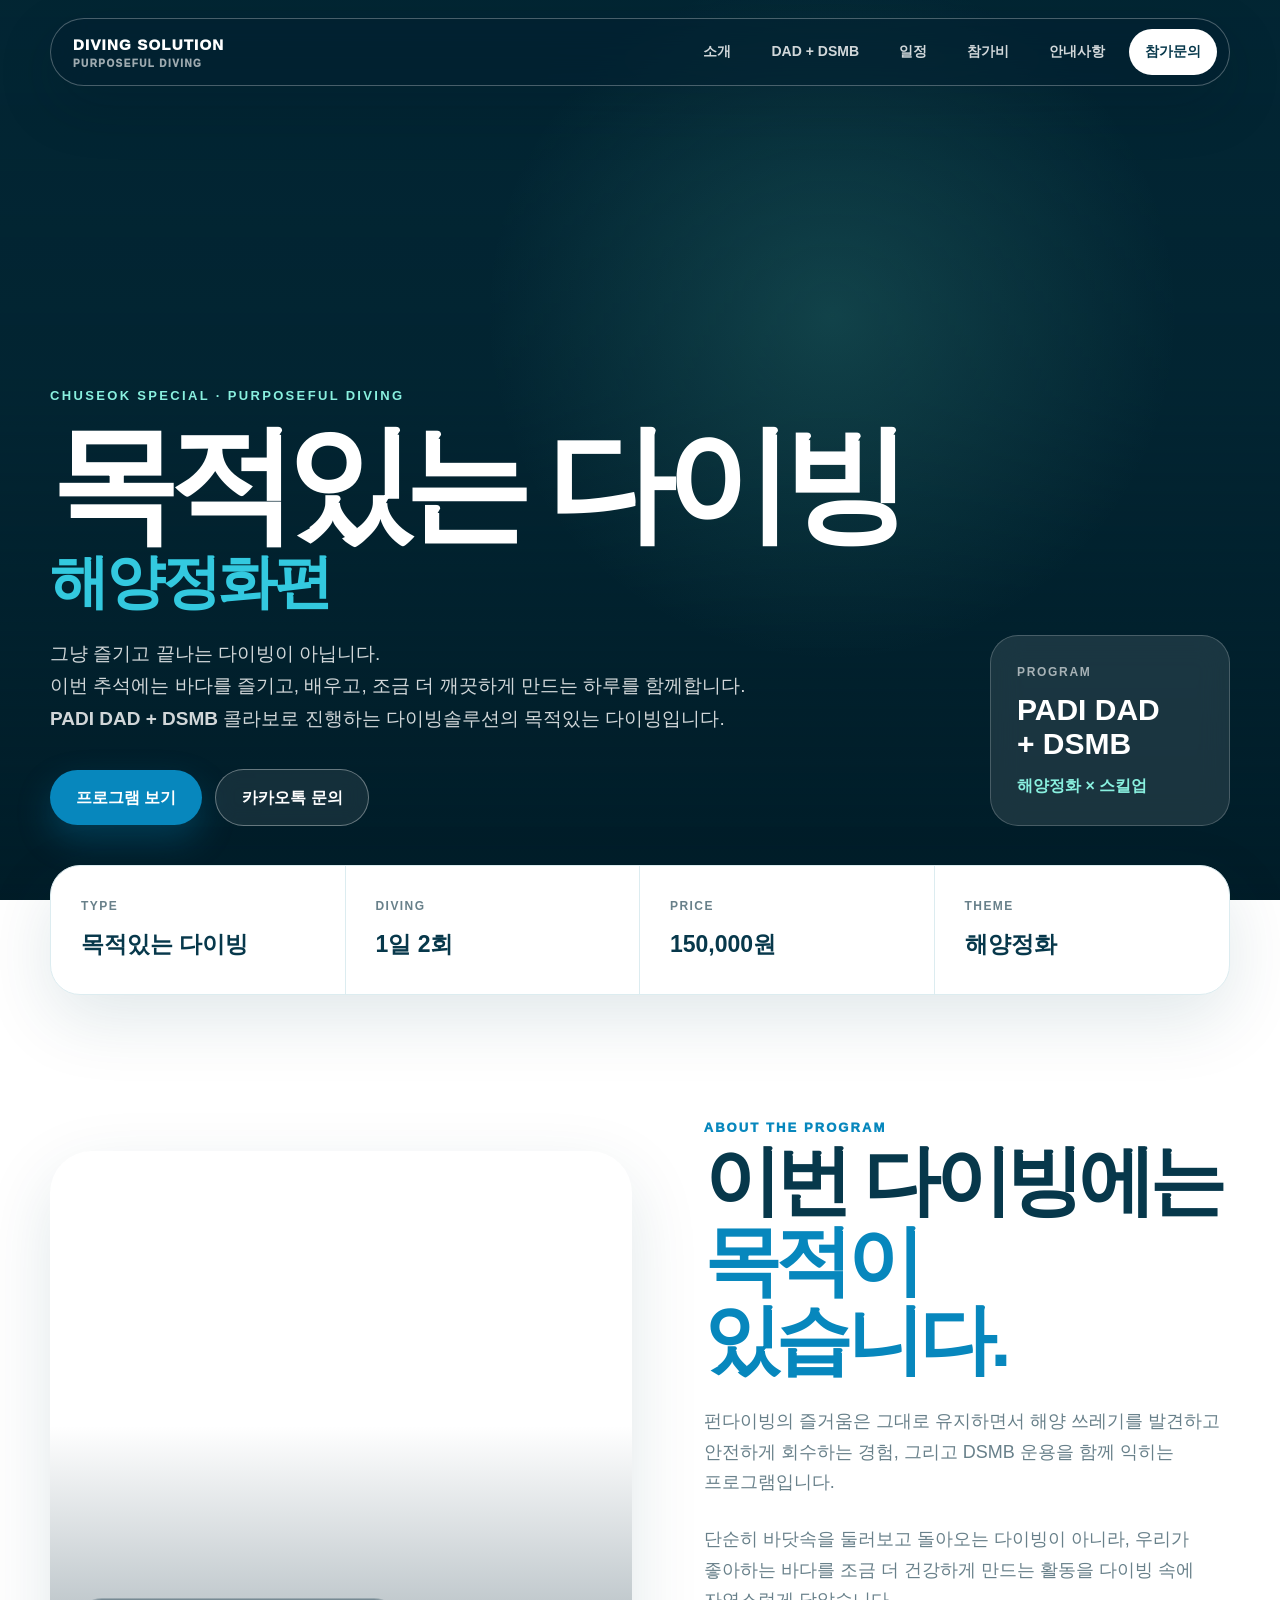
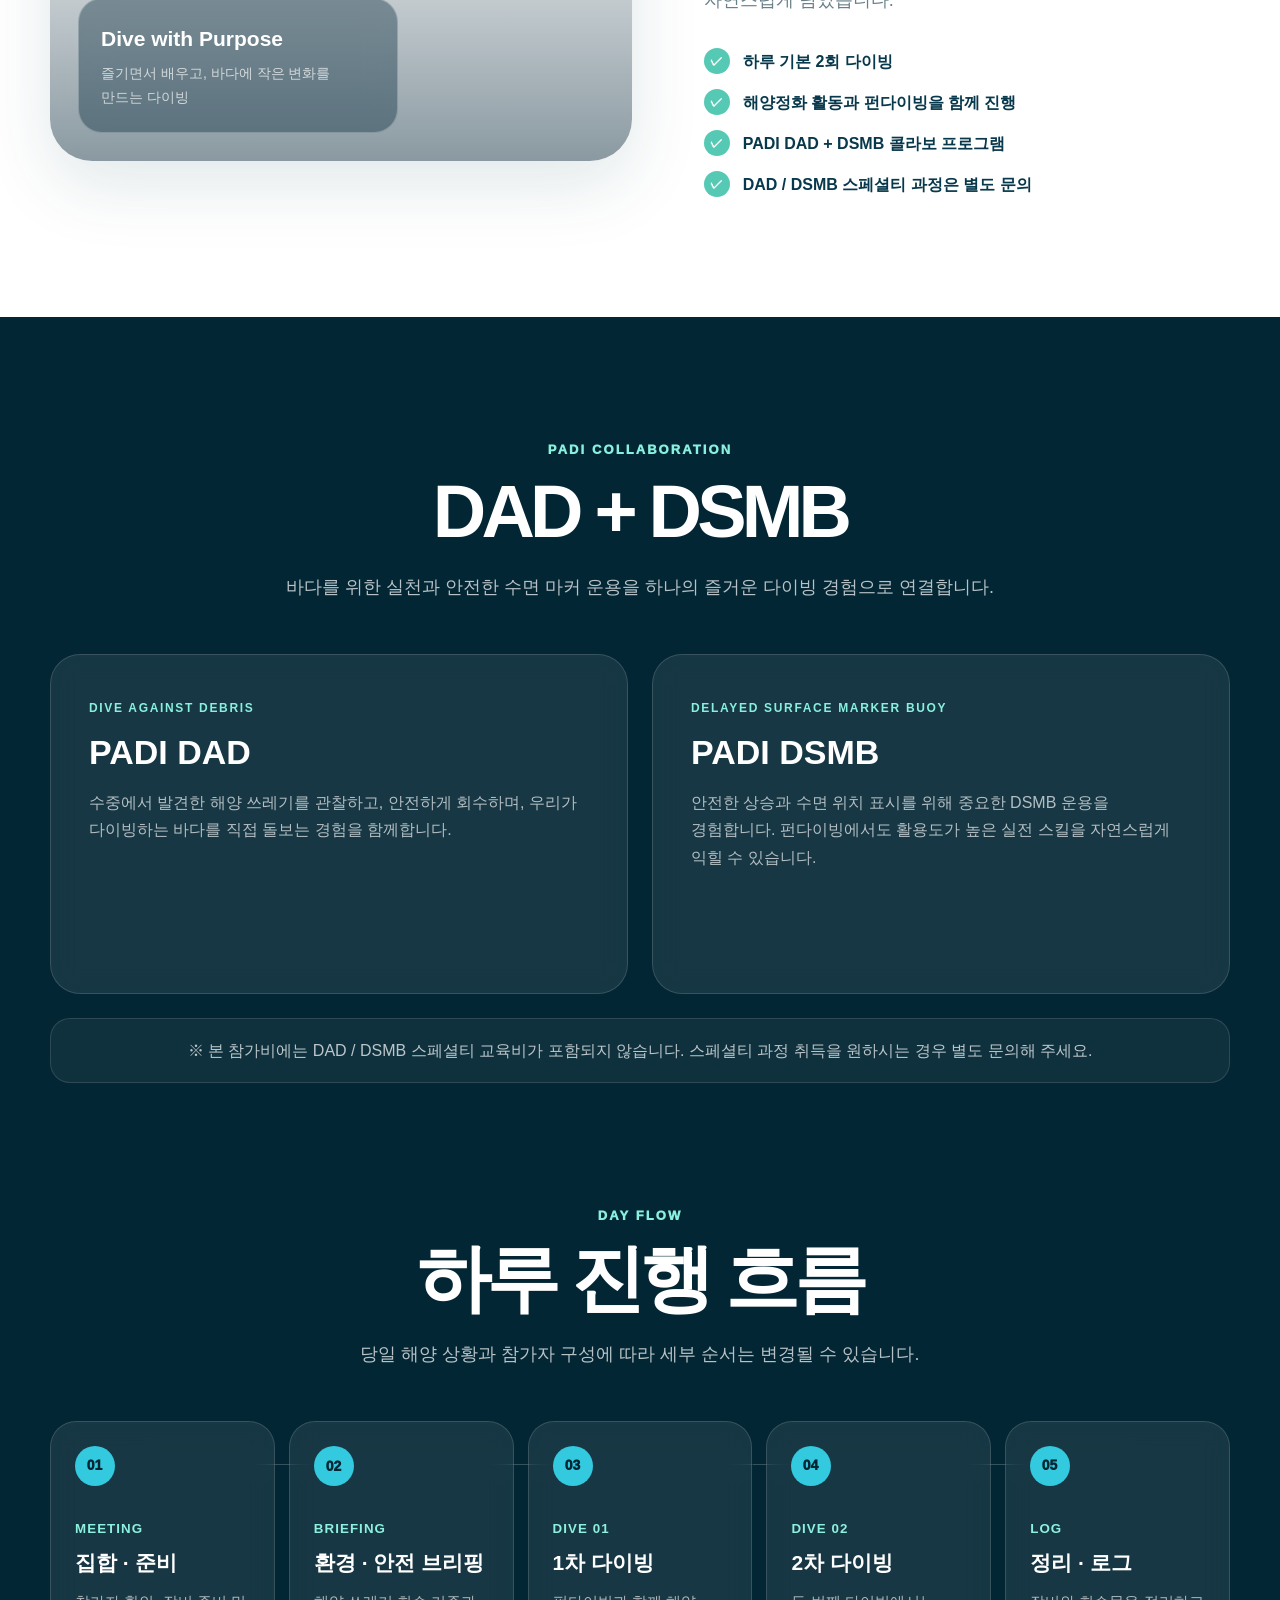
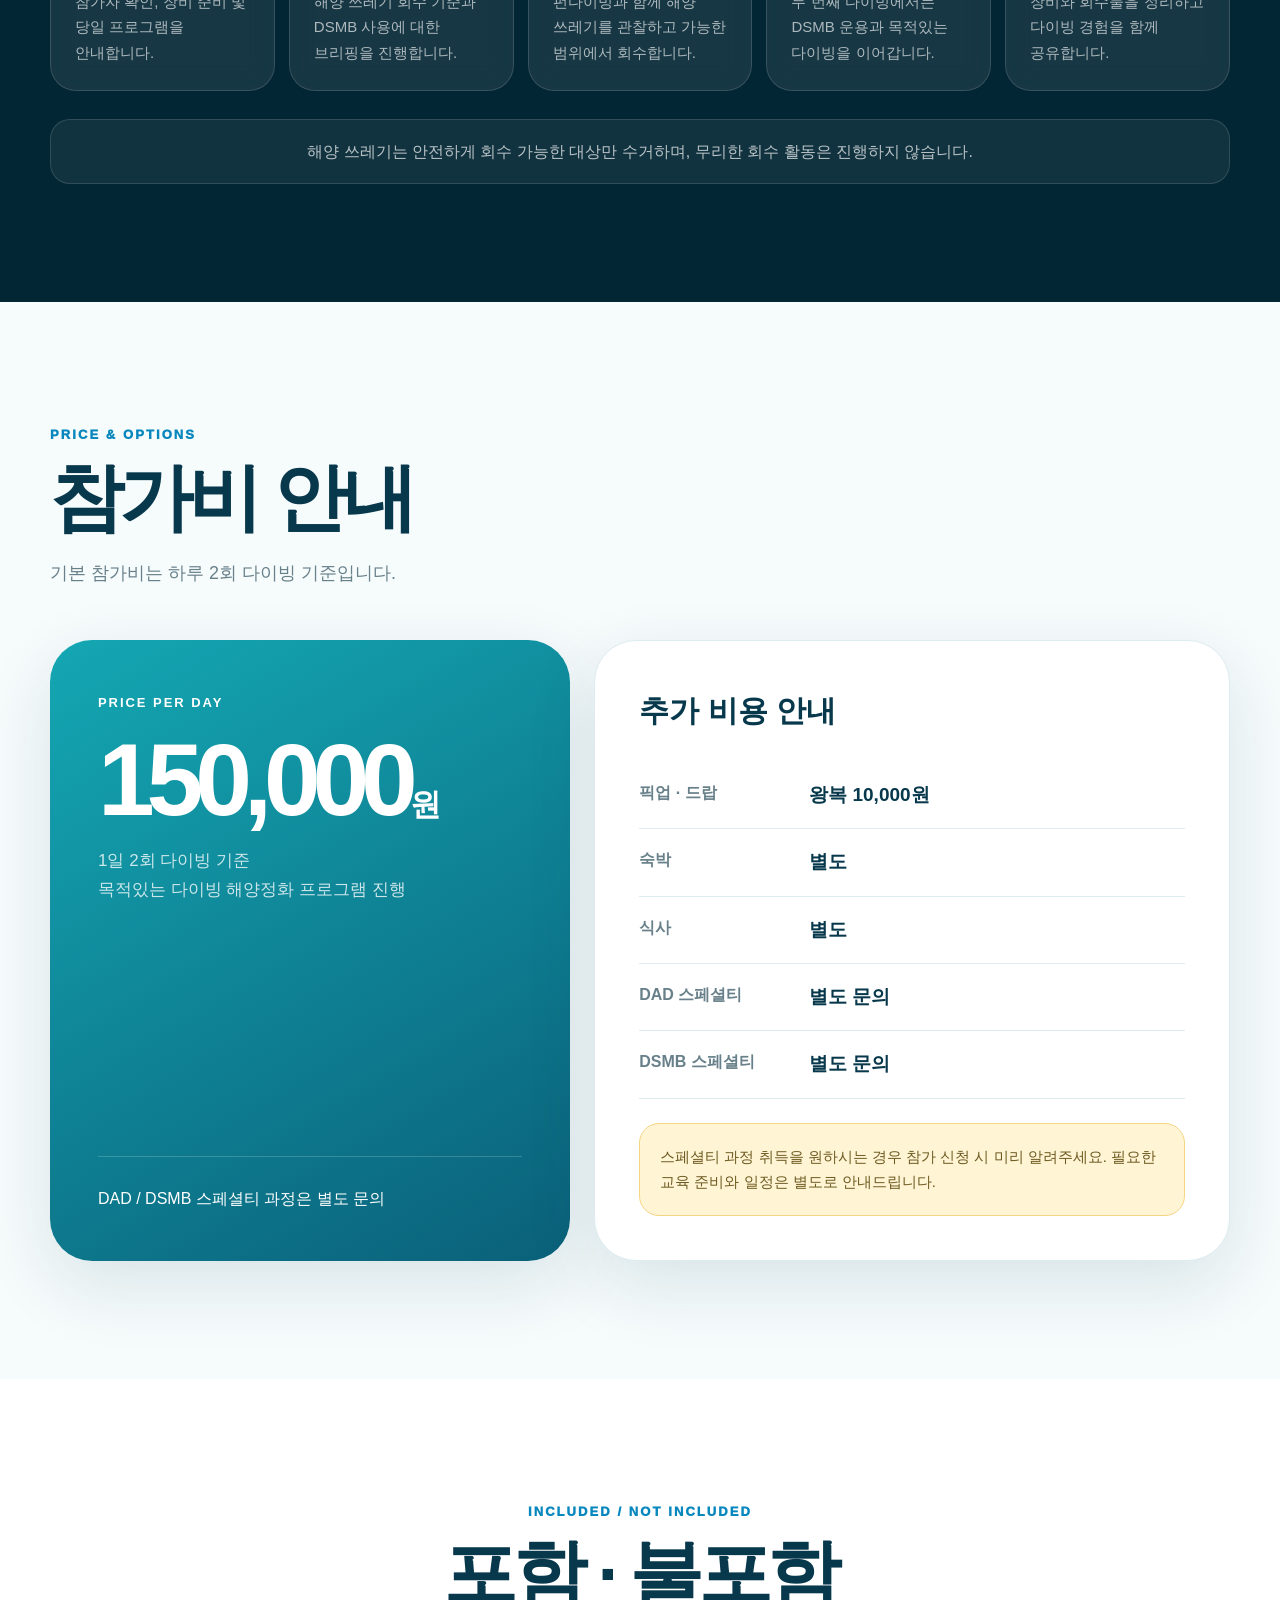
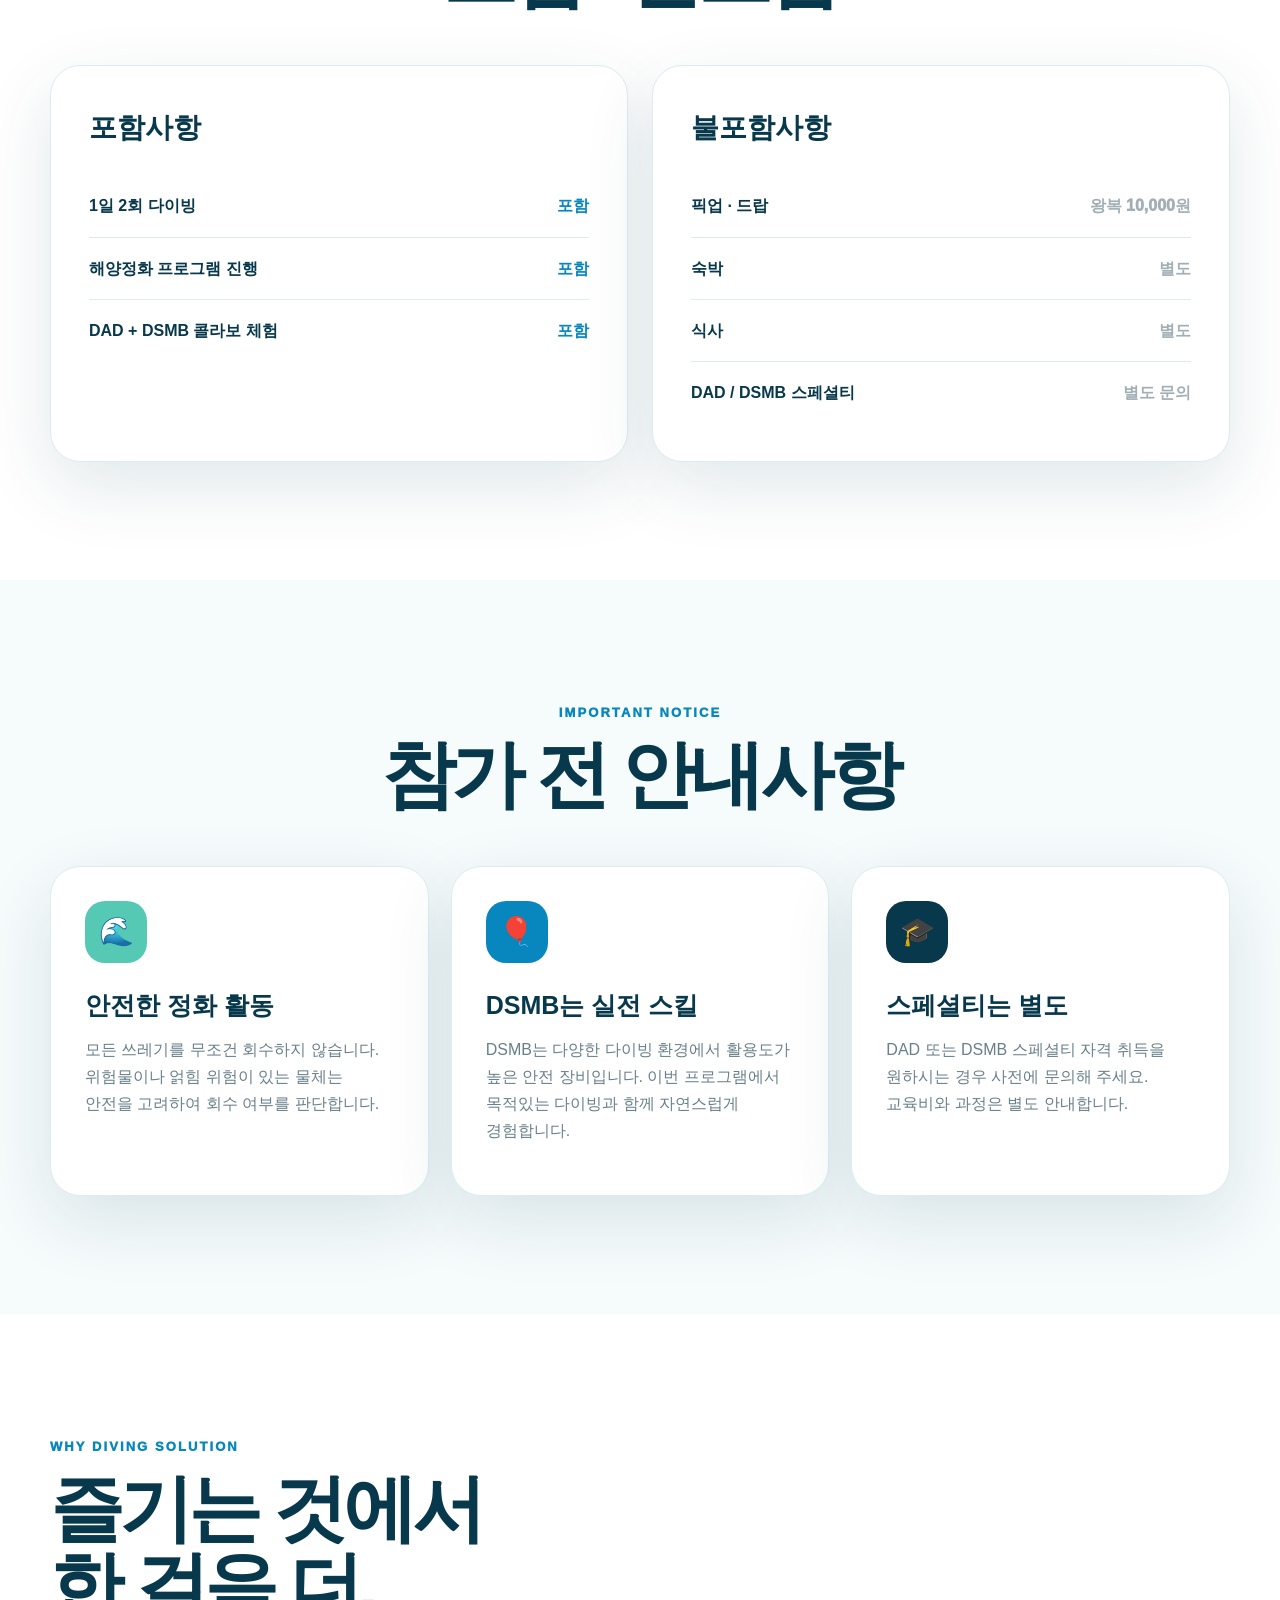
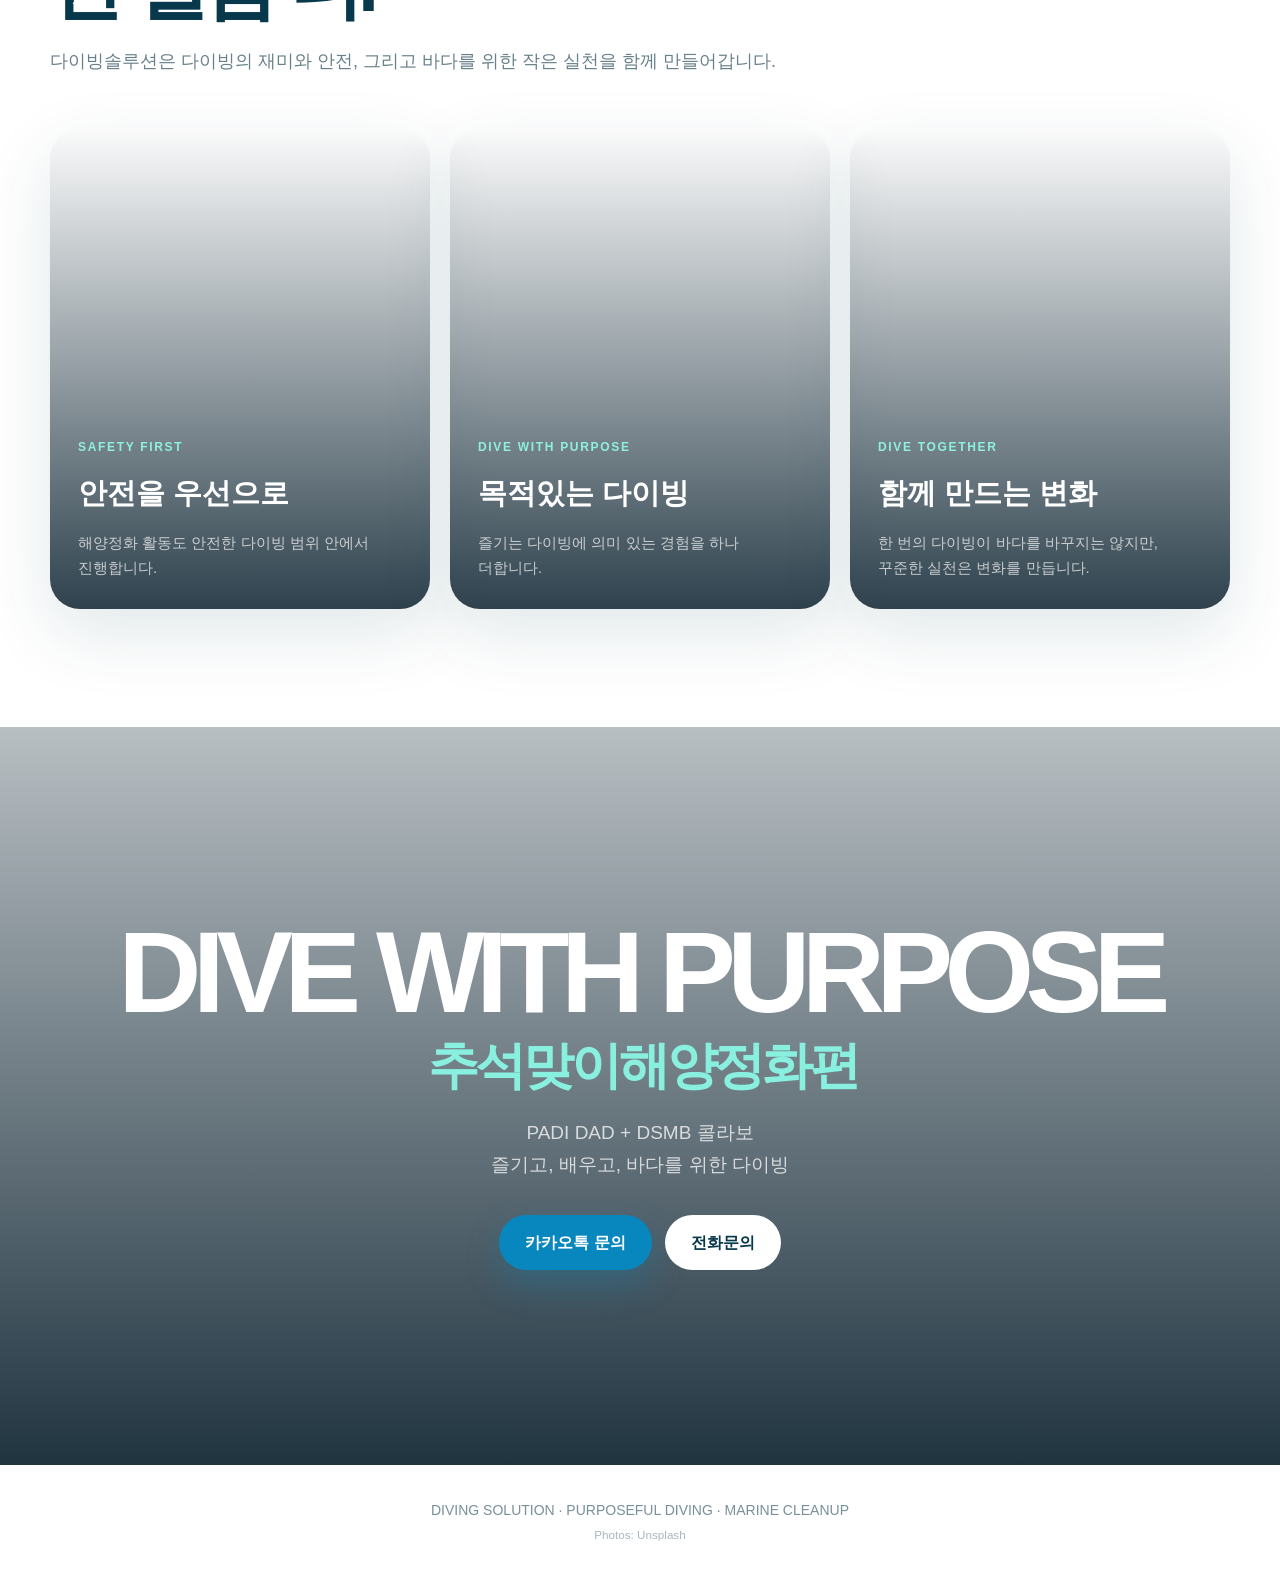
==== commit 7ee4ebd4: "Update index.html" ====
--- a/index.html
+++ b/index.html
@@ -391,7 +391,7 @@
     <div class="container final-content reveal">
       <h2 class="final-title">
         DIVE WITH PURPOSE
-        <span>추석맞이 해양정화편</span>
+        <span>추  석  맞  이  해  양  정  화 편</span>
       </h2>
 
       <p>
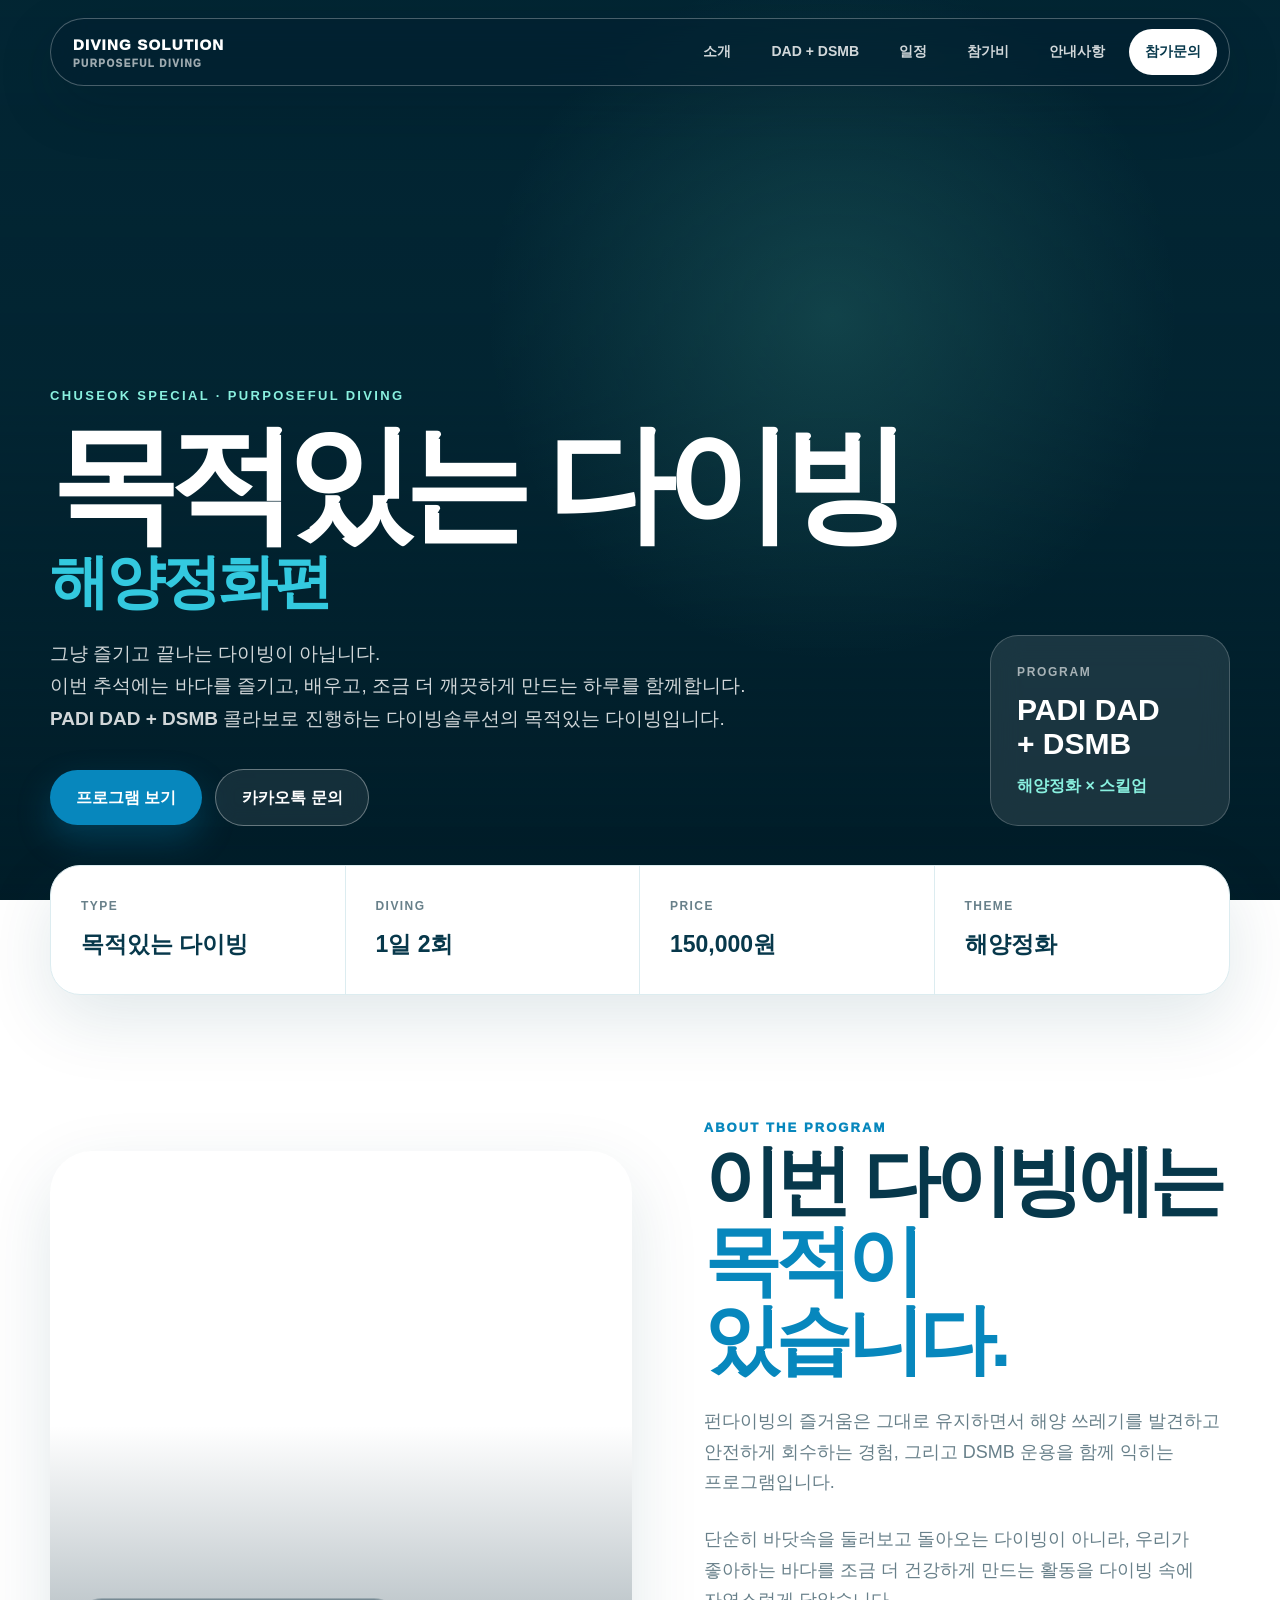
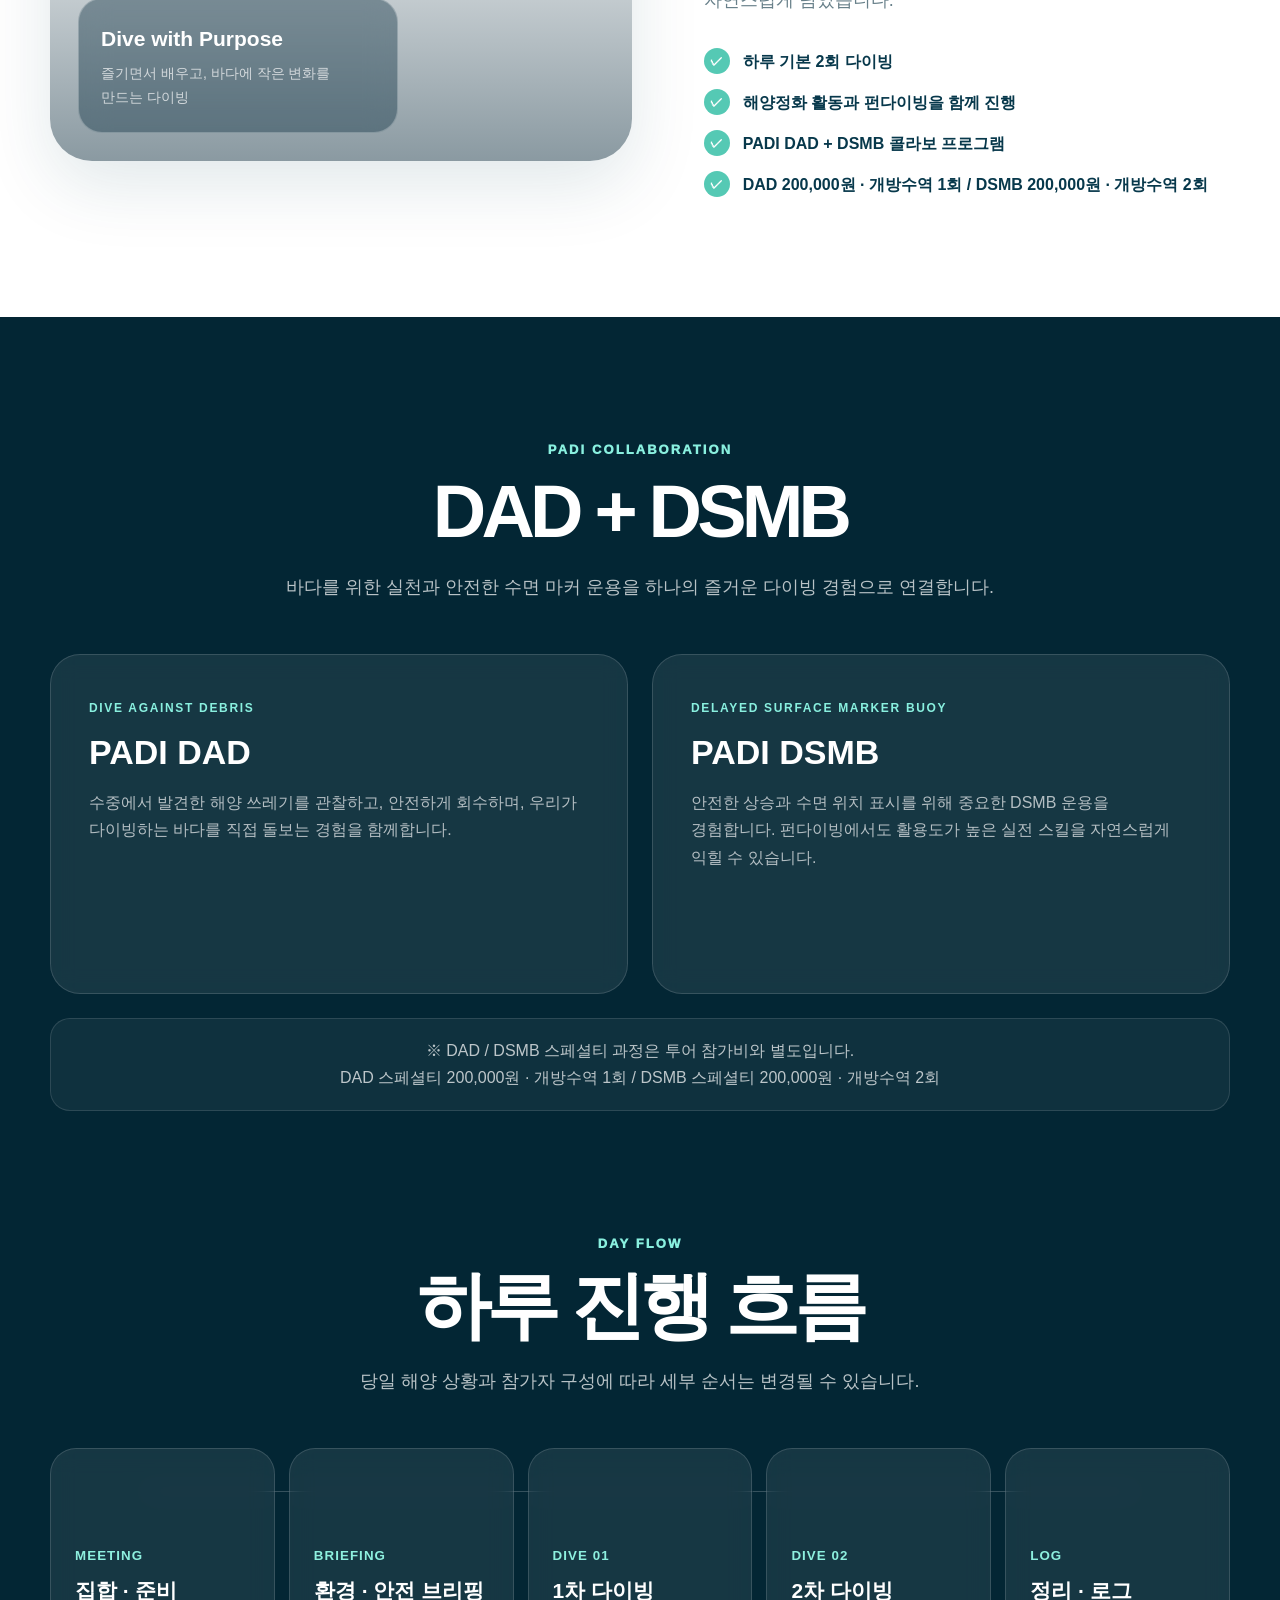
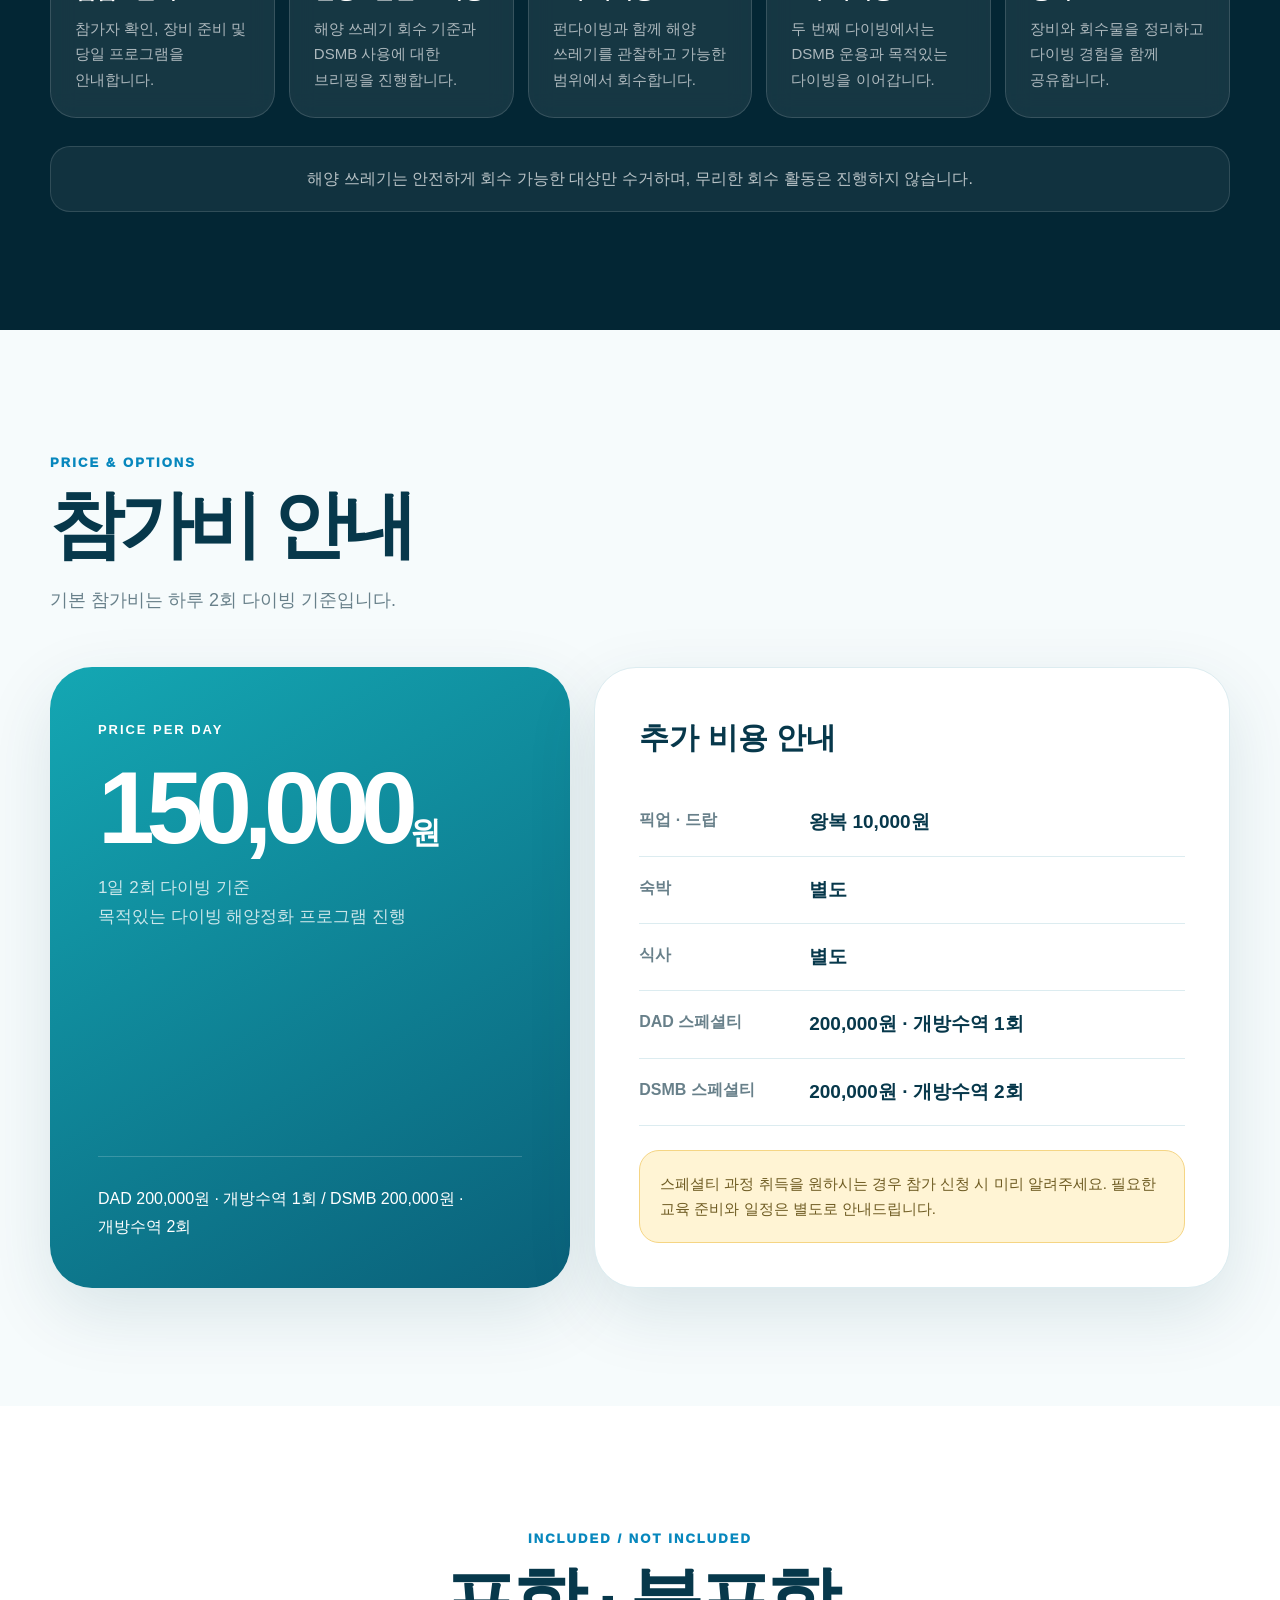
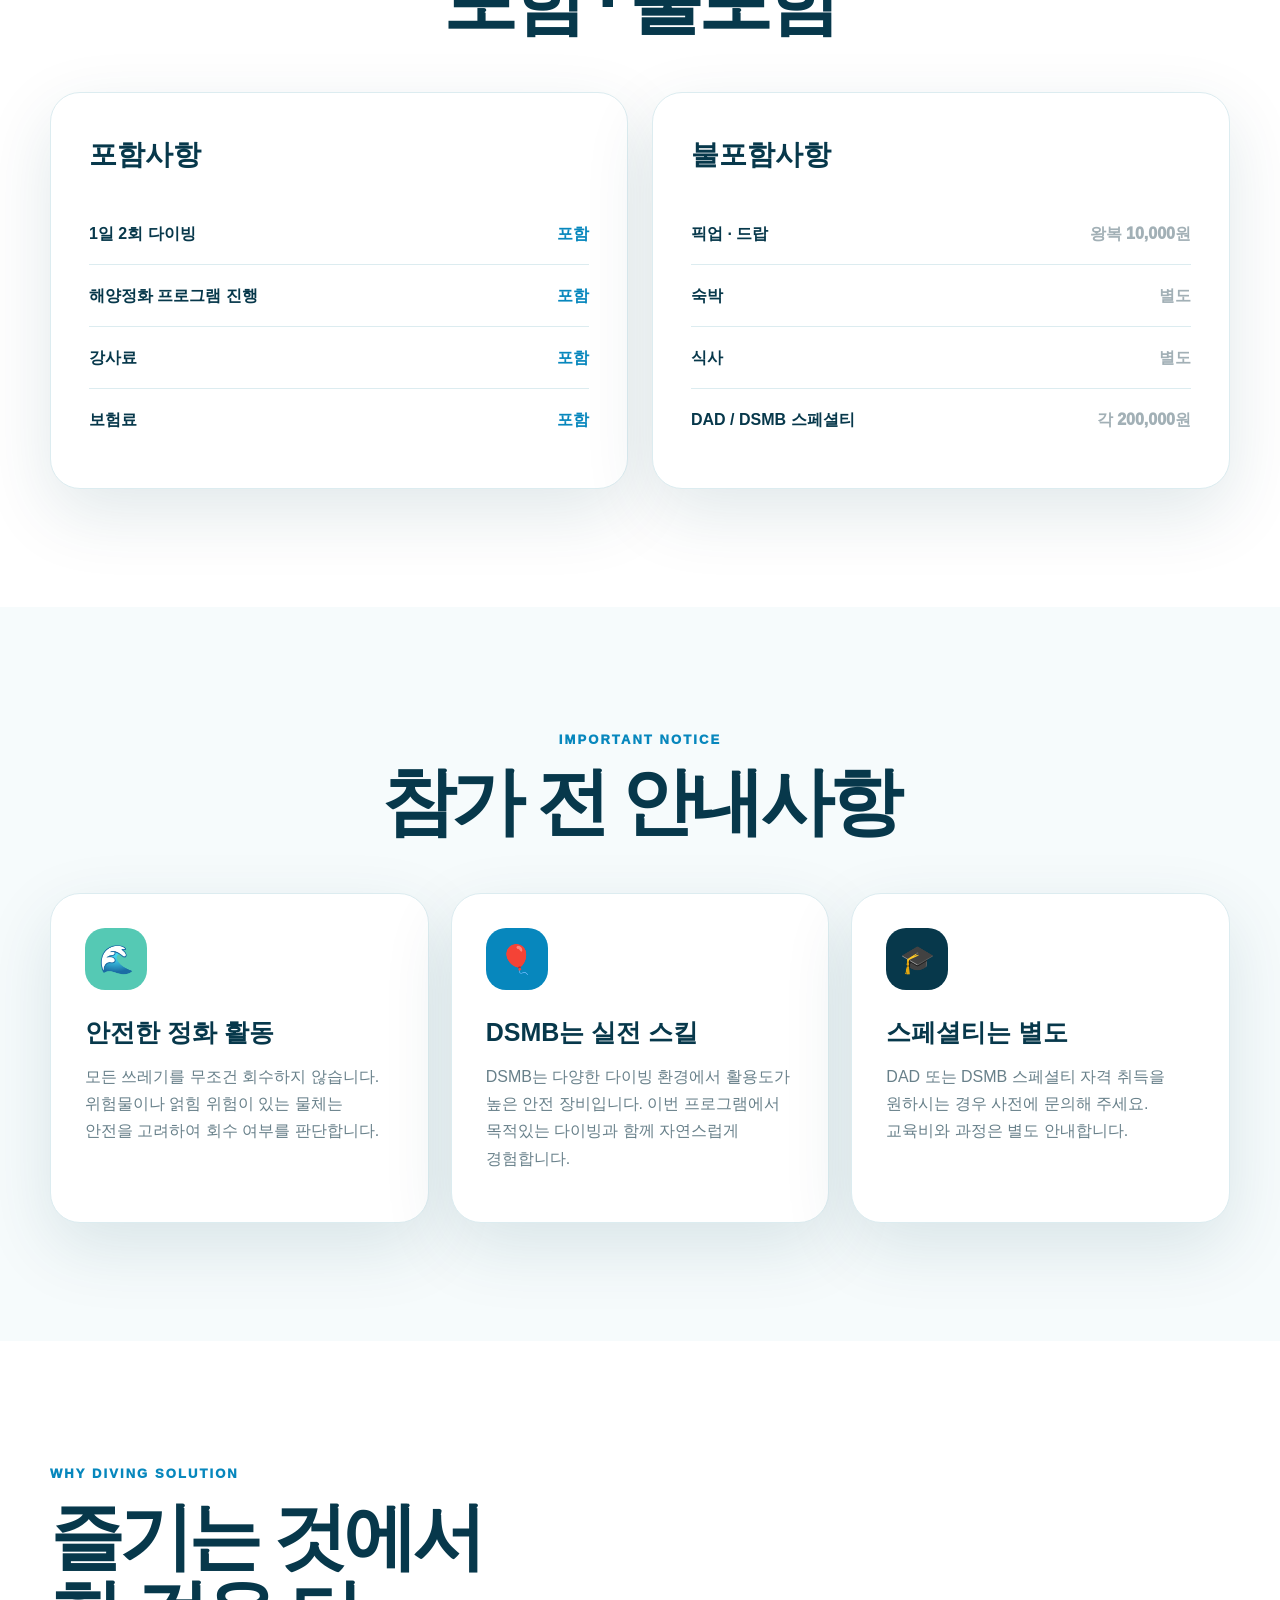
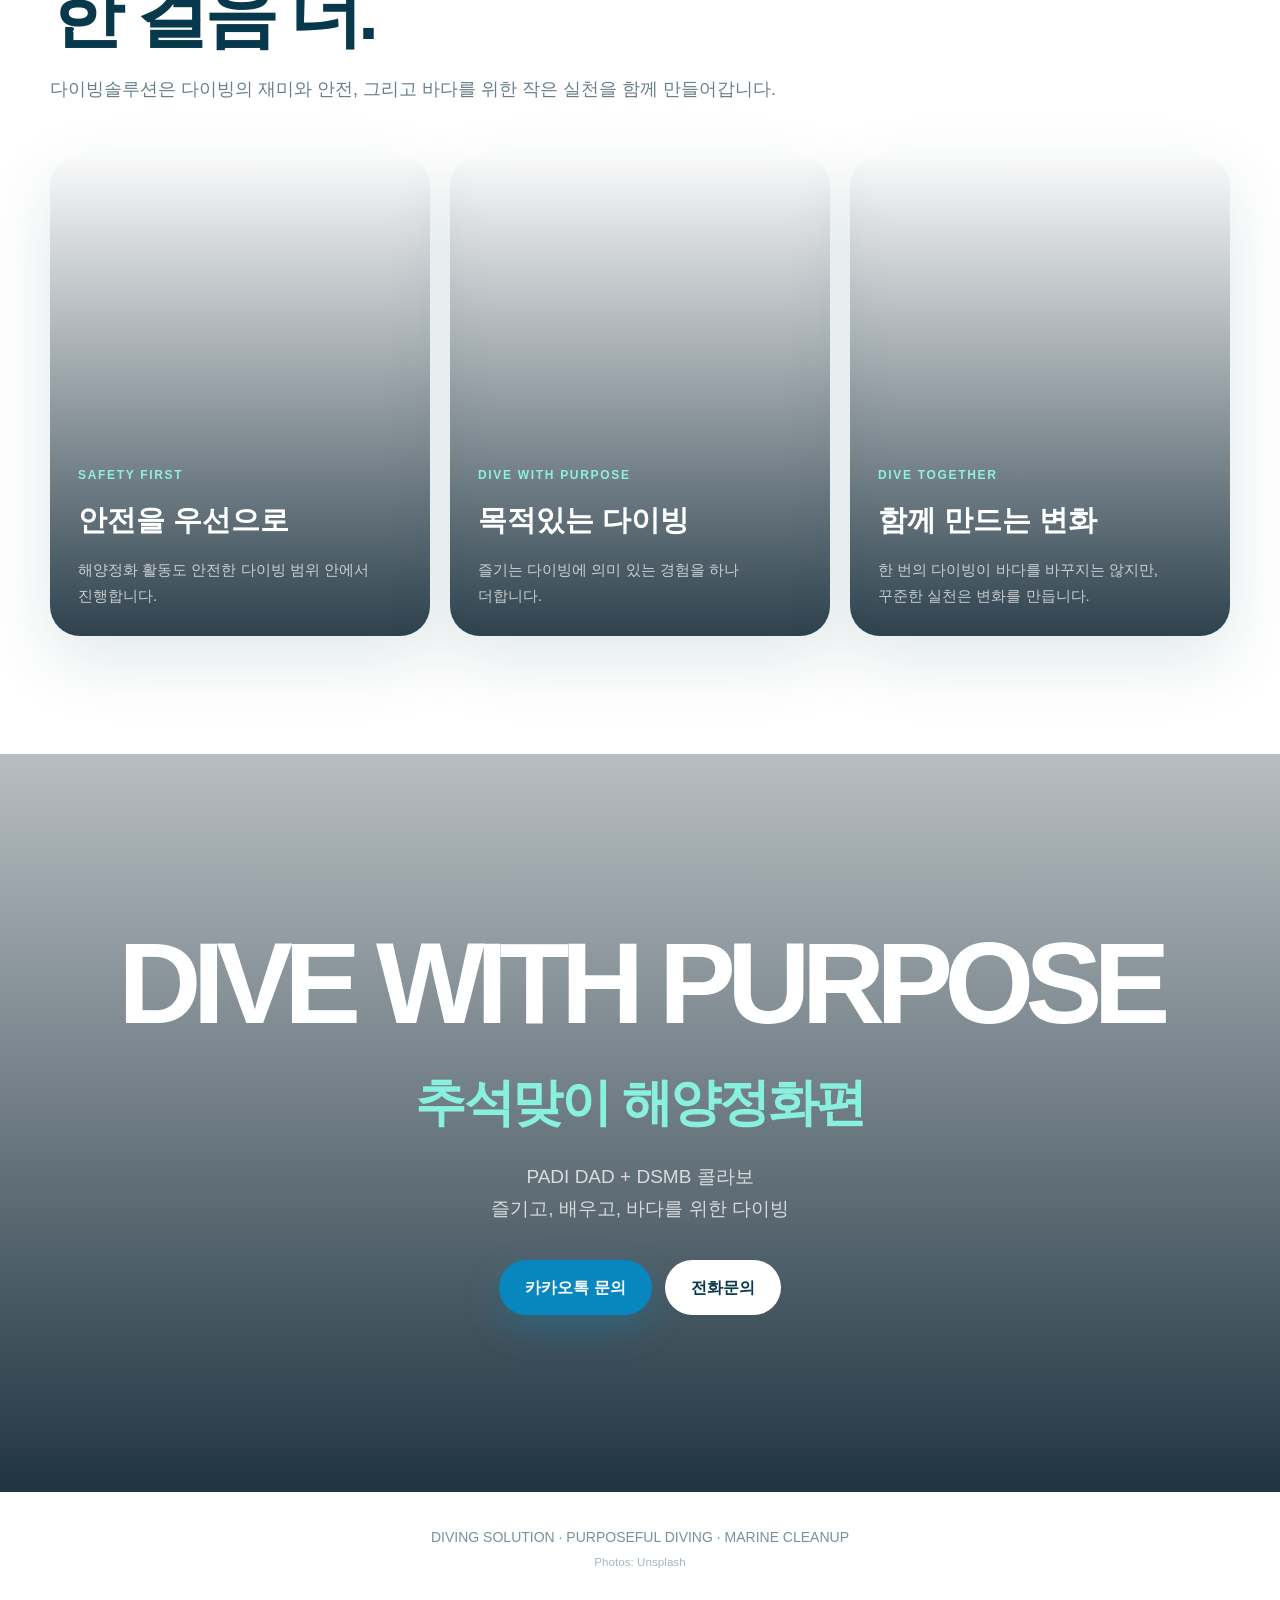
==== commit 35bba8a7: "Add files via upload" ====
--- a/index.html
+++ b/index.html
@@ -125,7 +125,7 @@
             <li>하루 기본 2회 다이빙</li>
             <li>해양정화 활동과 펀다이빙을 함께 진행</li>
             <li>PADI DAD + DSMB 콜라보 프로그램</li>
-            <li>DAD / DSMB 스페셜티 과정은 별도 문의</li>
+            <li>DAD 200,000원 · 개방수역 1회 / DSMB 200,000원 · 개방수역 2회</li>
           </ul>
         </div>
       </div>
@@ -163,8 +163,8 @@
       </div>
 
       <div class="collab-note reveal">
-        ※ 본 참가비에는 DAD / DSMB 스페셜티 교육비가 포함되지 않습니다.
-        스페셜티 과정 취득을 원하시는 경우 별도 문의해 주세요.
+        ※ DAD / DSMB 스페셜티 과정은 투어 참가비와 별도입니다.<br>
+        DAD 스페셜티 200,000원 · 개방수역 1회 / DSMB 스페셜티 200,000원 · 개방수역 2회
       </div>
     </div>
   </section>
@@ -242,7 +242,7 @@
           </div>
 
           <div class="price-main-bottom">
-            DAD / DSMB 스페셜티 과정은 별도 문의
+            DAD 200,000원 · 개방수역 1회 / DSMB 200,000원 · 개방수역 2회
           </div>
         </article>
 
@@ -264,11 +264,11 @@
             </div>
             <div class="detail-row">
               <span>DAD 스페셜티</span>
-              <strong>별도 문의</strong>
+              <strong>200,000원 · 개방수역 1회</strong>
             </div>
             <div class="detail-row">
               <span>DSMB 스페셜티</span>
-              <strong>별도 문의</strong>
+              <strong>200,000원 · 개방수역 2회</strong>
             </div>
           </div>
 
@@ -294,7 +294,8 @@
           <div class="included-list">
             <div class="included-row"><strong>1일 2회 다이빙</strong><span class="status-in">포함</span></div>
             <div class="included-row"><strong>해양정화 프로그램 진행</strong><span class="status-in">포함</span></div>
-            <div class="included-row"><strong>DAD + DSMB 콜라보 체험</strong><span class="status-in">포함</span></div>
+            <div class="included-row"><strong>강사료</strong><span class="status-in">포함</span></div>
+            <div class="included-row"><strong>보험료</strong><span class="status-in">포함</span></div>
           </div>
         </article>
 
@@ -304,7 +305,7 @@
             <div class="included-row"><strong>픽업 · 드랍</strong><span class="status-out">왕복 10,000원</span></div>
             <div class="included-row"><strong>숙박</strong><span class="status-out">별도</span></div>
             <div class="included-row"><strong>식사</strong><span class="status-out">별도</span></div>
-            <div class="included-row"><strong>DAD / DSMB 스페셜티</strong><span class="status-out">별도 문의</span></div>
+            <div class="included-row"><strong>DAD / DSMB 스페셜티</strong><span class="status-out">각 200,000원</span></div>
           </div>
         </article>
       </div>
@@ -391,7 +392,7 @@
     <div class="container final-content reveal">
       <h2 class="final-title">
         DIVE WITH PURPOSE
-        <span>추  석  맞  이  해  양  정  화 편</span>
+        <span class="final-subtitle">추석맞이 해양정화편</span>
       </h2>
 
       <p>
--- a/style.css
+++ b/style.css
@@ -252,3 +252,18 @@
   .hero-media{animation:none;transform:none}
   .reveal,.reveal.show{opacity:1;transform:none;transition:none}
 }
+
+/* 하단 CTA 제목 간격 보정 */
+.final-title .final-subtitle{
+  display:block;
+  margin-top:34px;
+  padding-top:4px;
+  line-height:1.18;
+  letter-spacing:-.045em;
+}
+@media(max-width:780px){
+  .final-title .final-subtitle{
+    margin-top:26px;
+    line-height:1.22;
+  }
+}
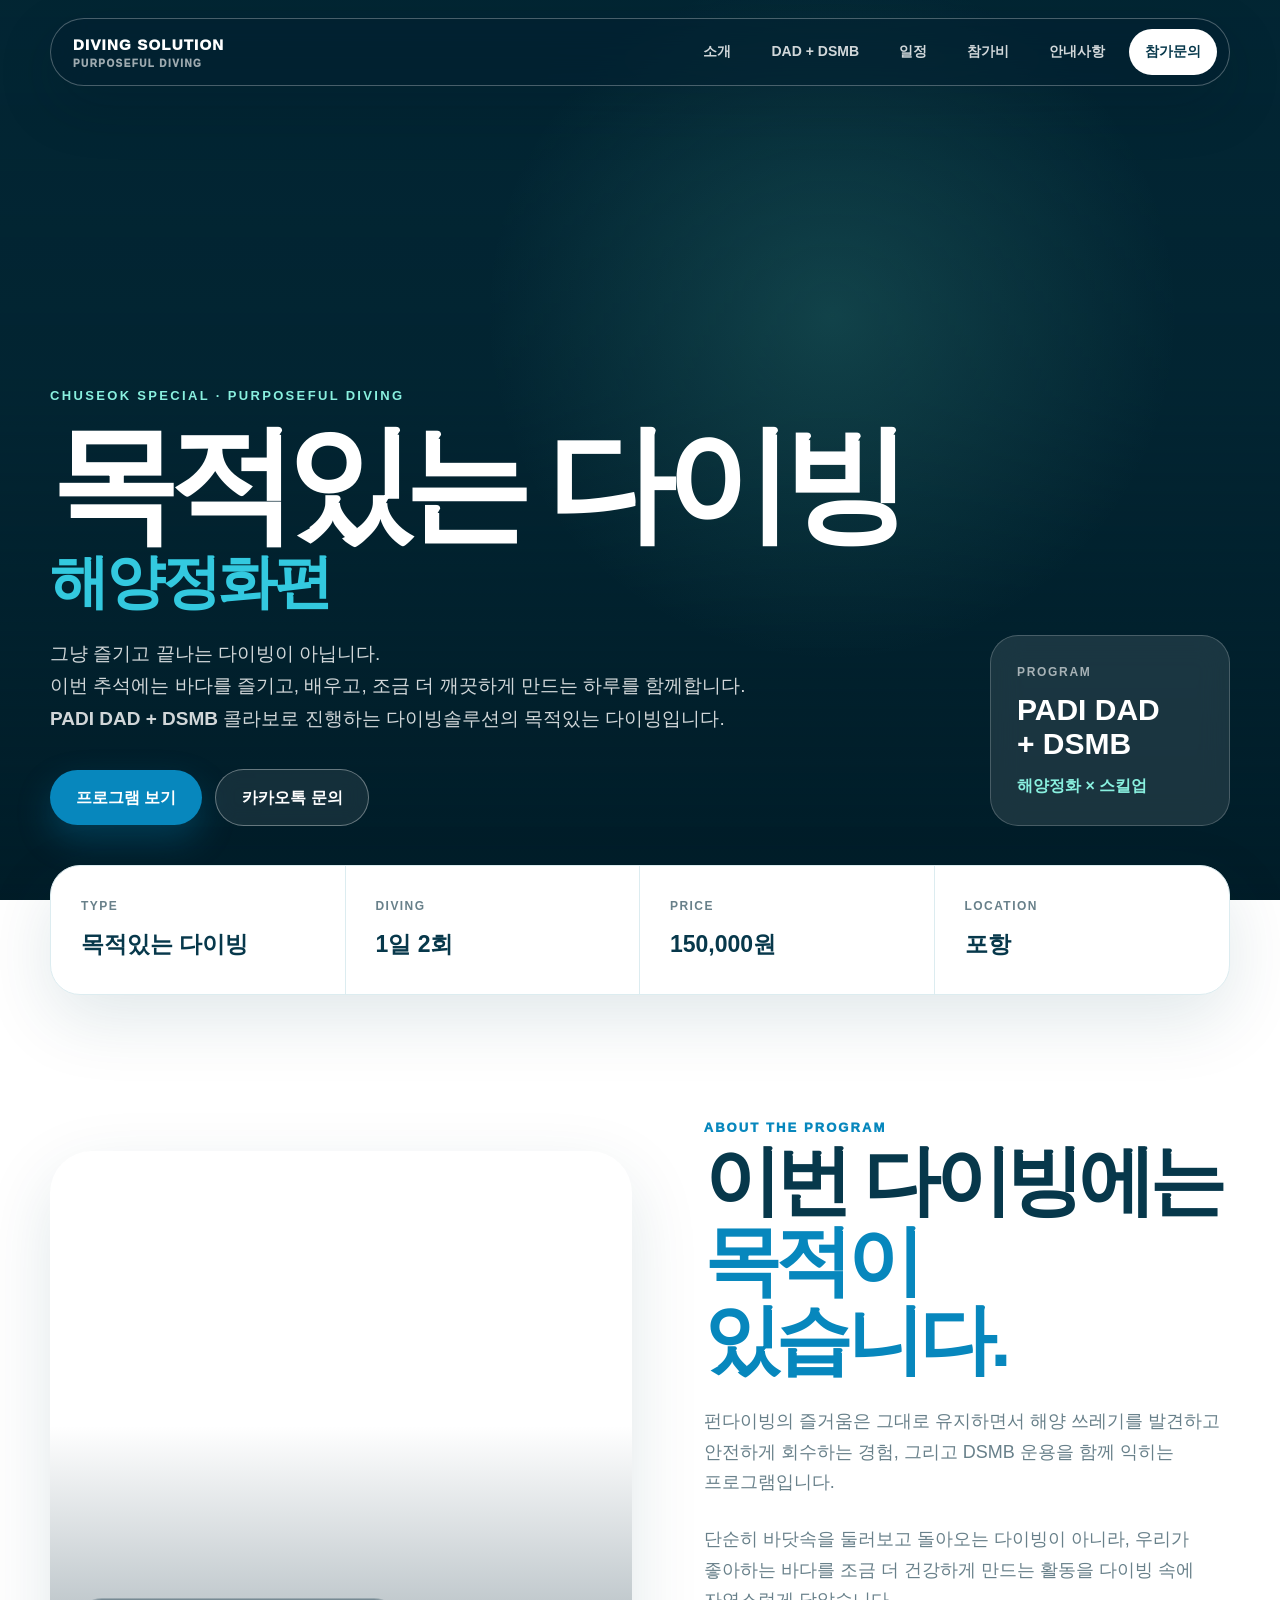
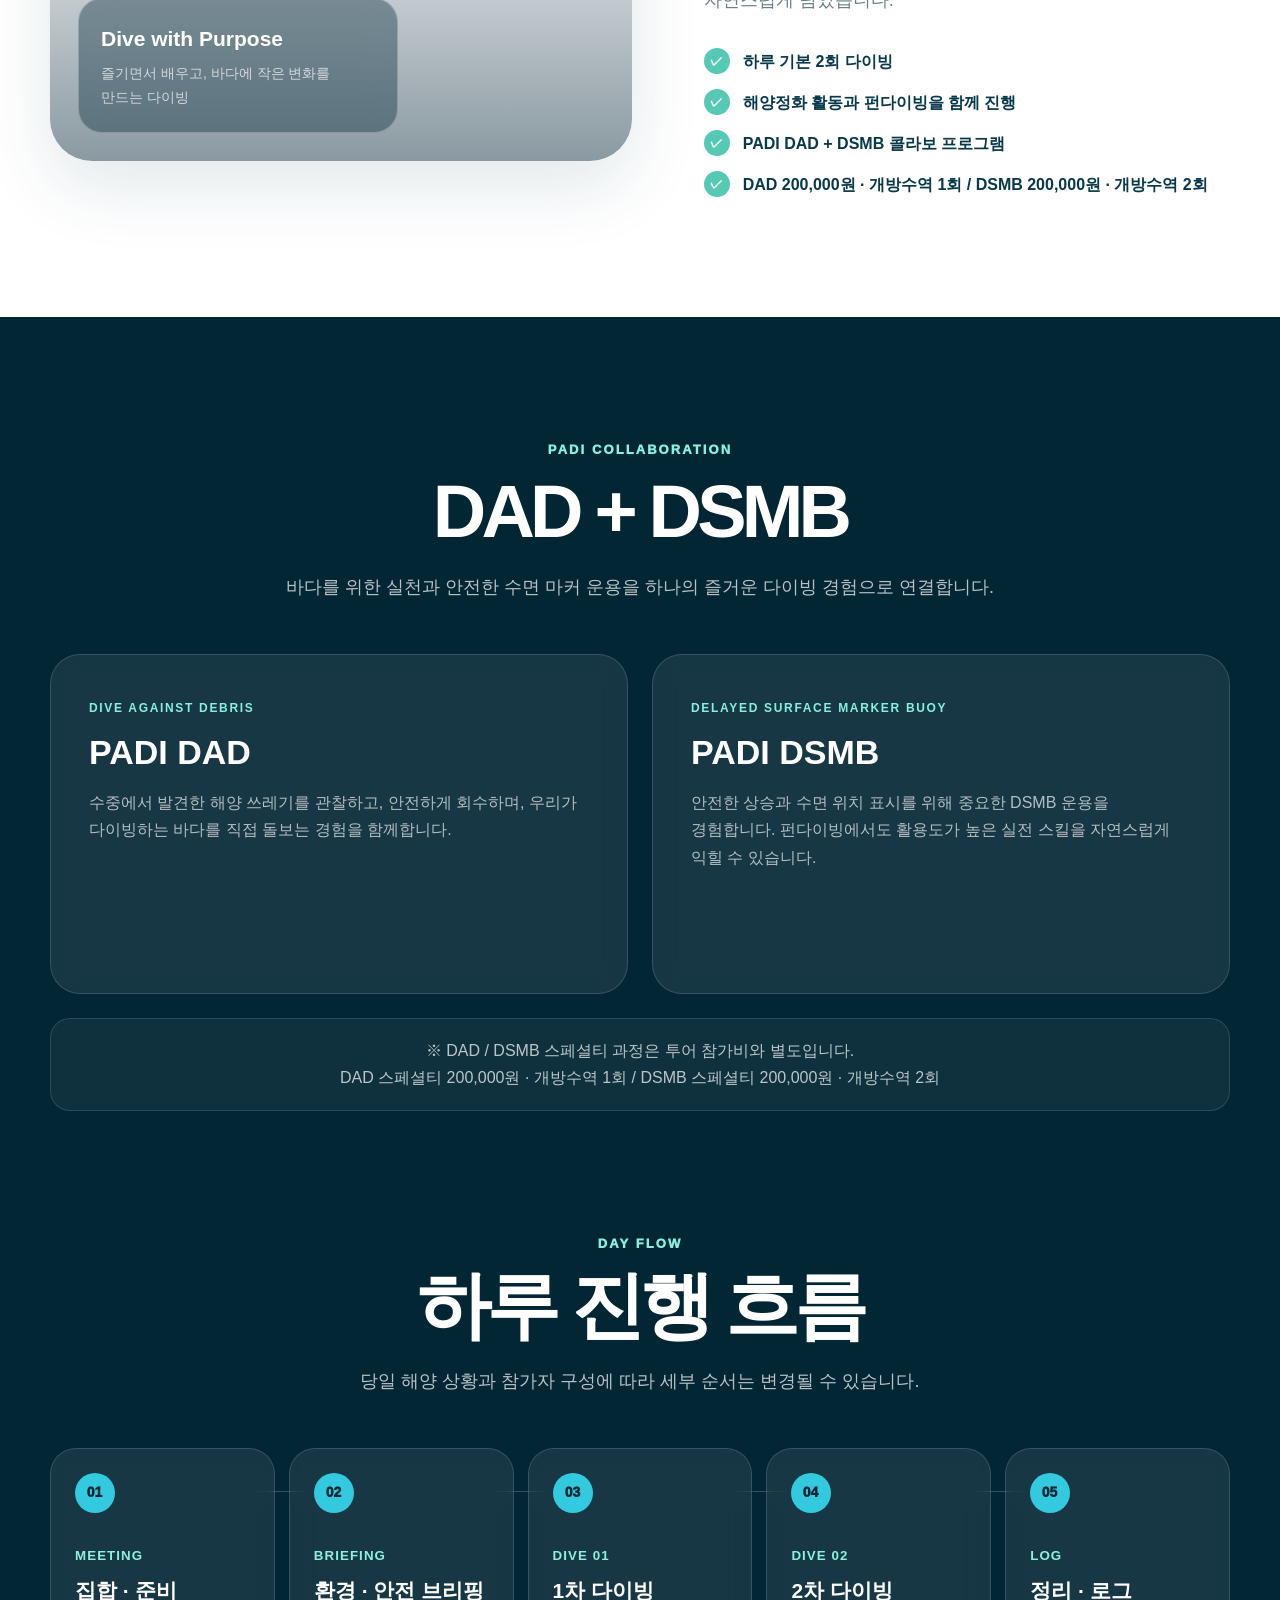
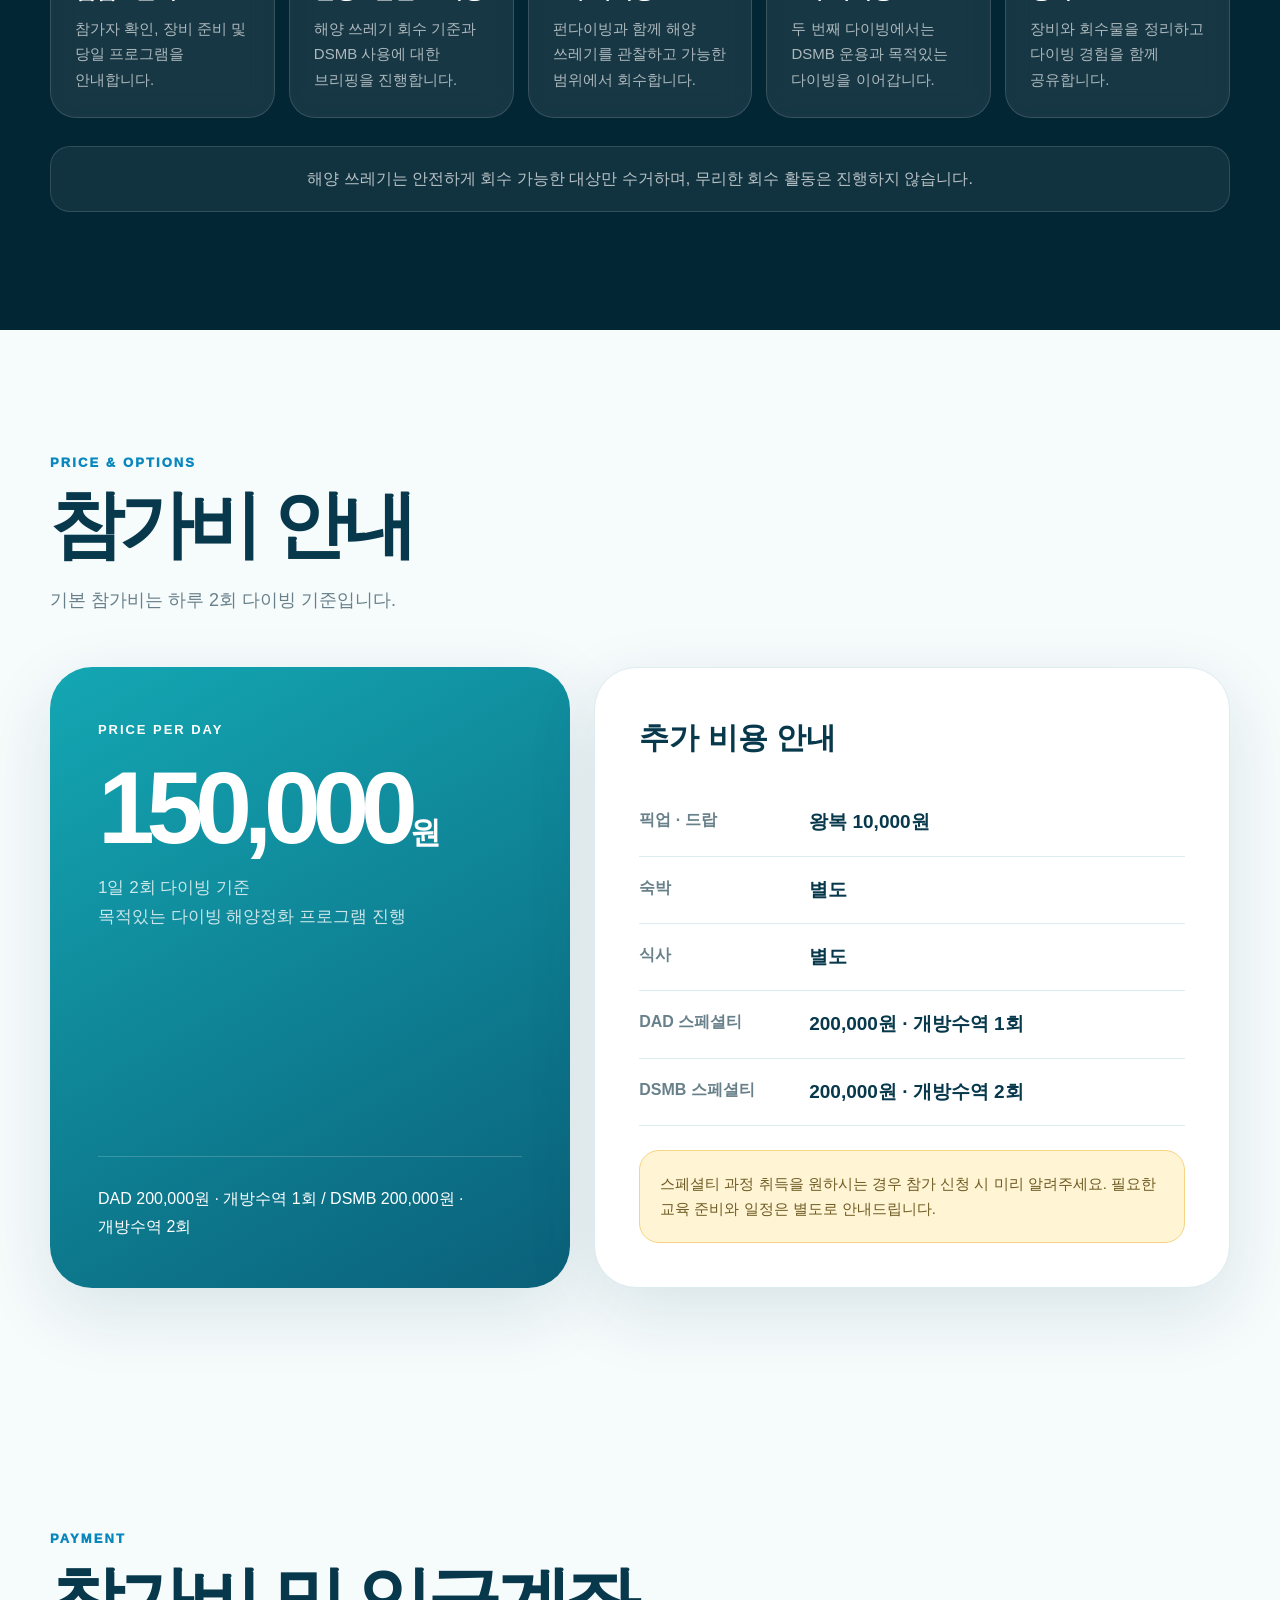
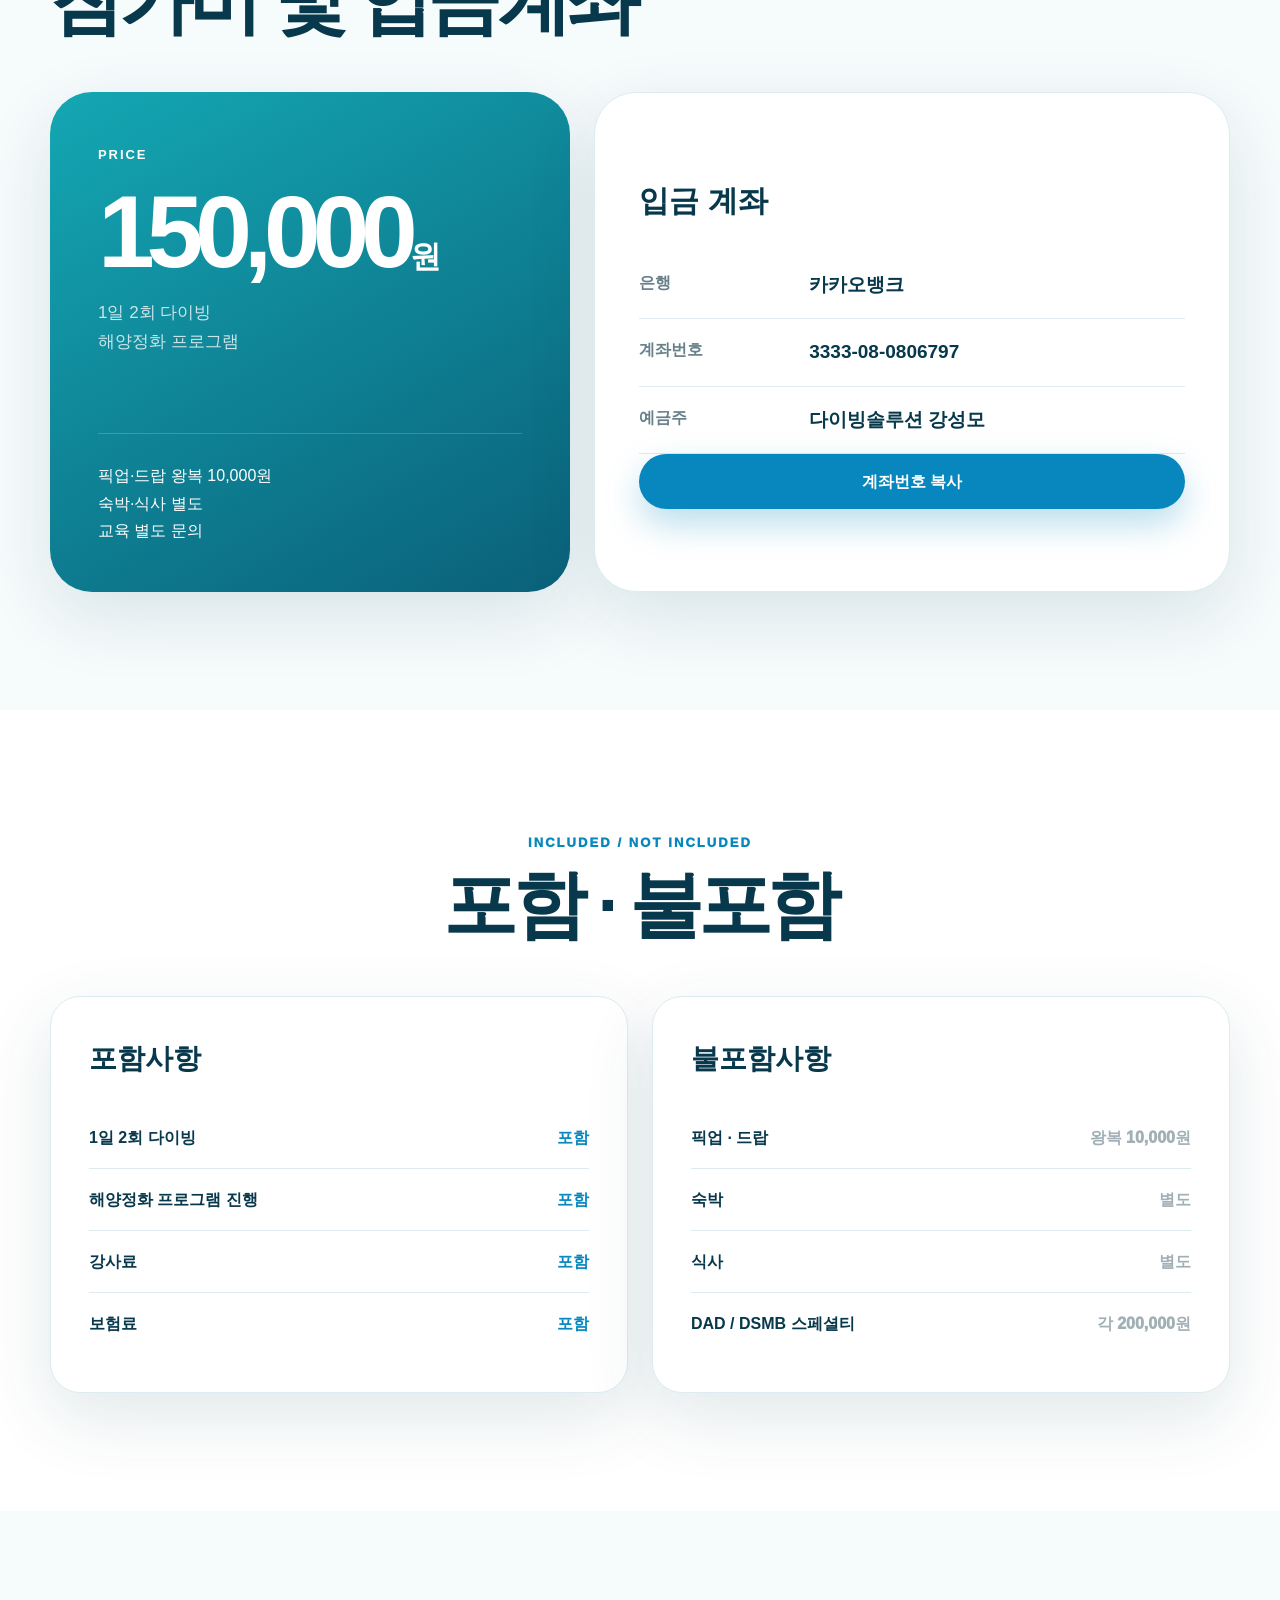
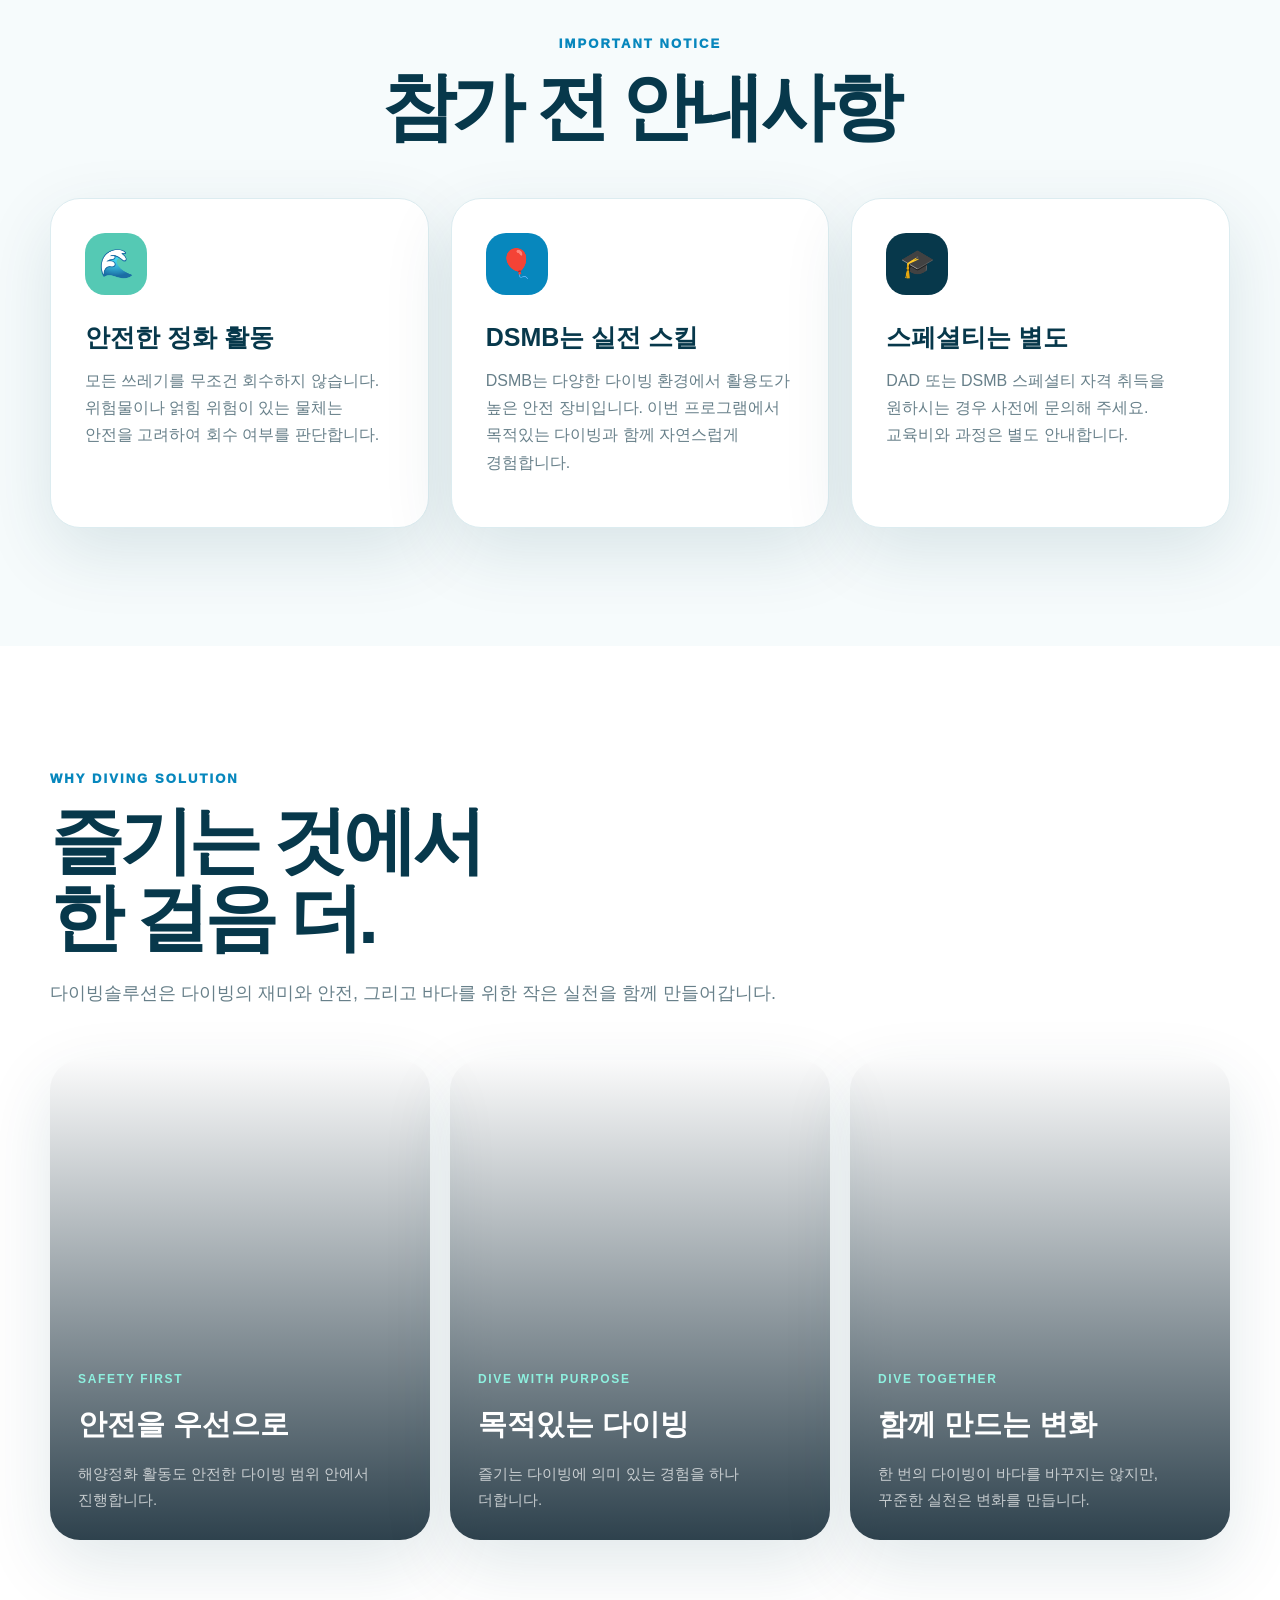
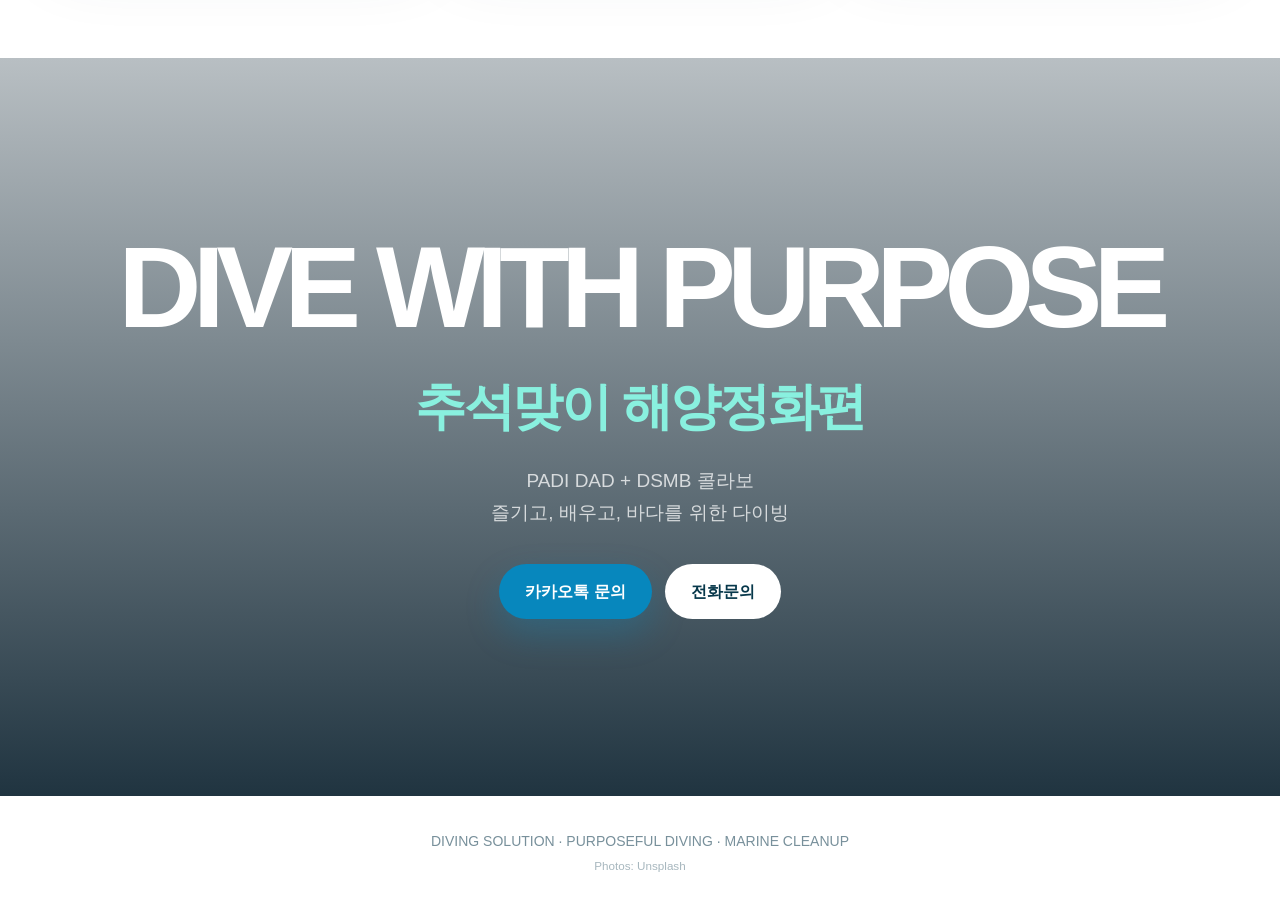
==== commit e17472ee: "Add files via upload" ====
--- a/index.html
+++ b/index.html
@@ -86,8 +86,8 @@
           <strong>150,000원</strong>
         </div>
         <div class="summary-item">
-          <span>THEME</span>
-          <strong>해양정화</strong>
+          <span>LOCATION</span>
+          <strong>포항</strong>
         </div>
       </div>
     </div>
@@ -281,7 +281,31 @@
     </div>
   </section>
 
-  <section class="section">
+  
+<section class="section section-soft" id="account">
+<div class="container">
+<div class="section-heading reveal">
+<span class="eyebrow">PAYMENT</span>
+<h2 class="section-title">참가비 및 입금계좌</h2>
+</div>
+<div class="price-layout">
+<article class="price-main reveal">
+<div><span>PRICE</span><strong>150,000<small>원</small></strong>
+<p>1일 2회 다이빙<br>해양정화 프로그램</p></div>
+<div class="price-main-bottom">픽업·드랍 왕복 10,000원<br>숙박·식사 별도<br>교육 별도 문의</div>
+</article>
+<article class="detail-card reveal">
+<h3>입금 계좌</h3>
+<div class="detail-list">
+<div class="detail-row"><span>은행</span><strong>카카오뱅크</strong></div>
+<div class="detail-row"><span>계좌번호</span><strong id="acc">3333-08-0806797</strong></div>
+<div class="detail-row"><span>예금주</span><strong>다이빙솔루션 강성모</strong></div>
+</div>
+<button class="button button-primary" onclick="navigator.clipboard.writeText('3333-08-0806797').then(()=>this.innerText='복사 완료')">계좌번호 복사</button>
+</article>
+</div></div></section>
+
+<section class="section">
     <div class="container">
       <div class="section-heading center reveal">
         <span class="eyebrow">INCLUDED / NOT INCLUDED</span>
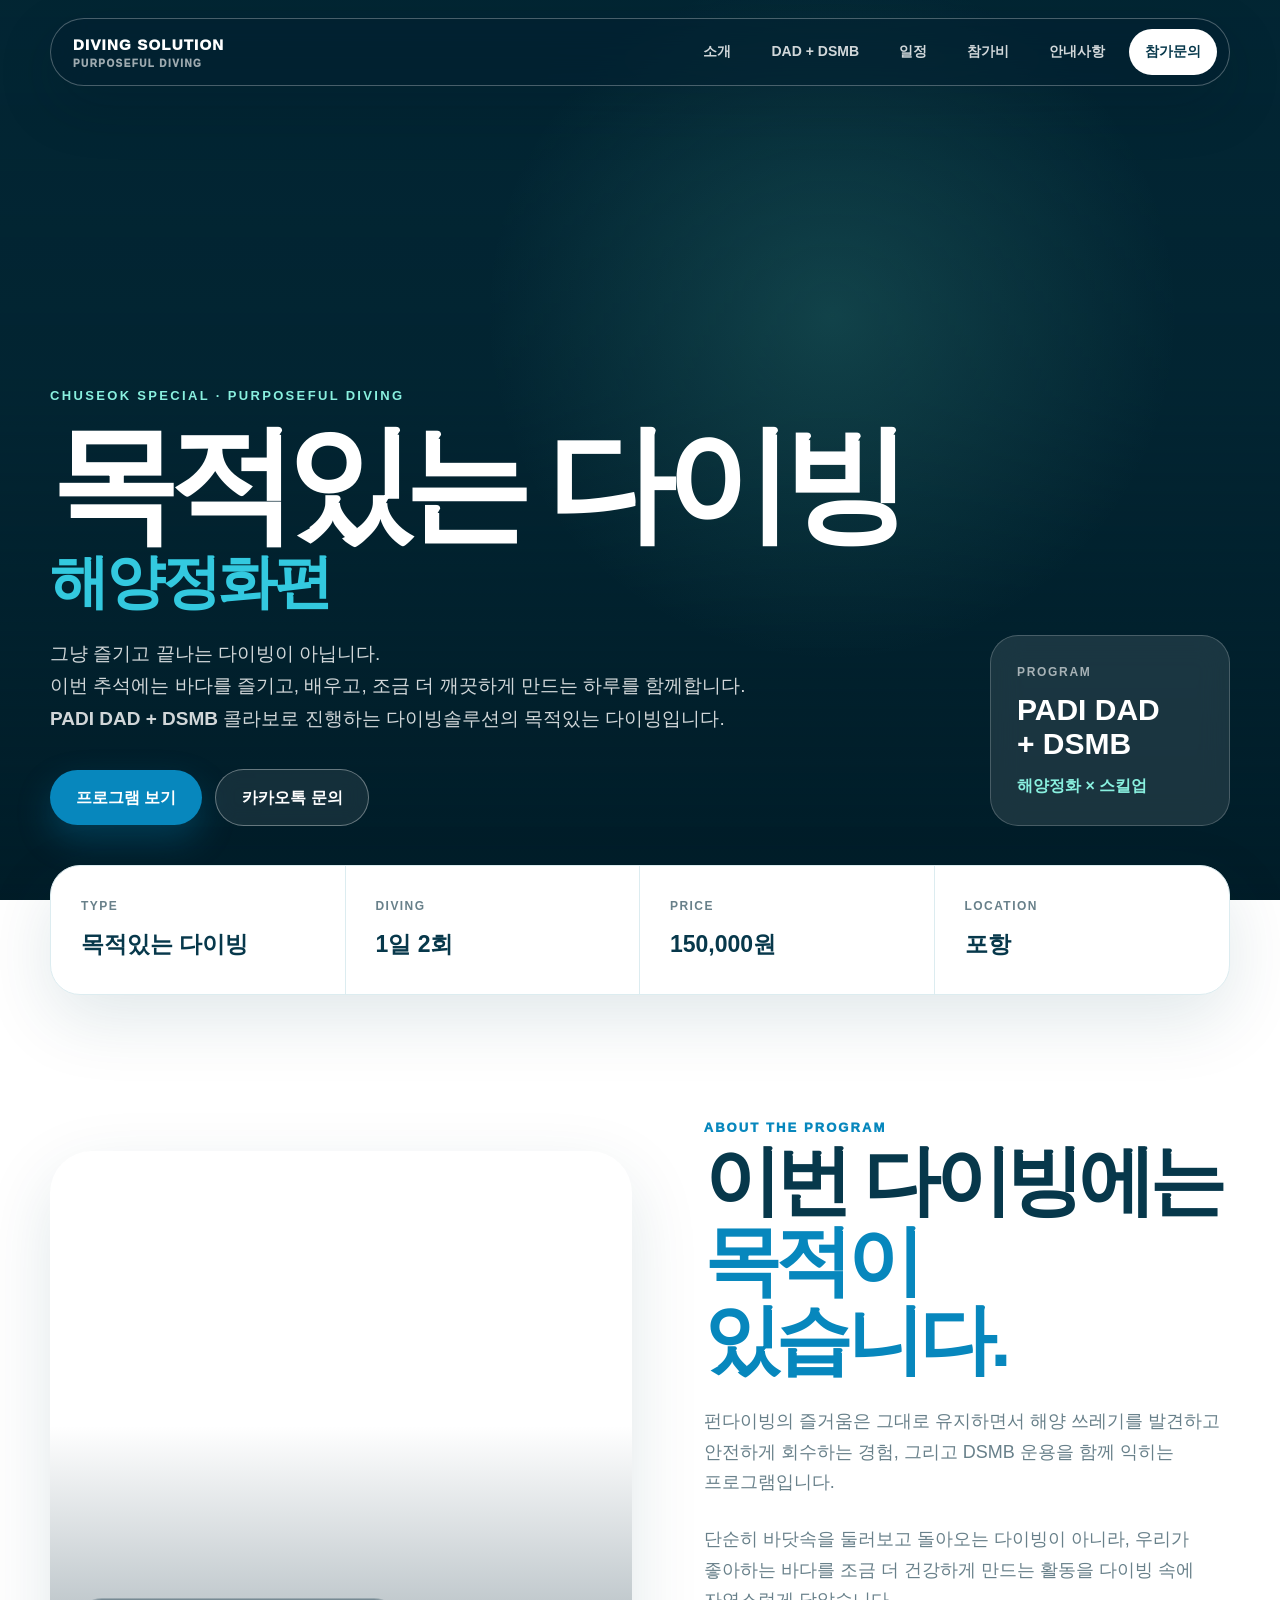
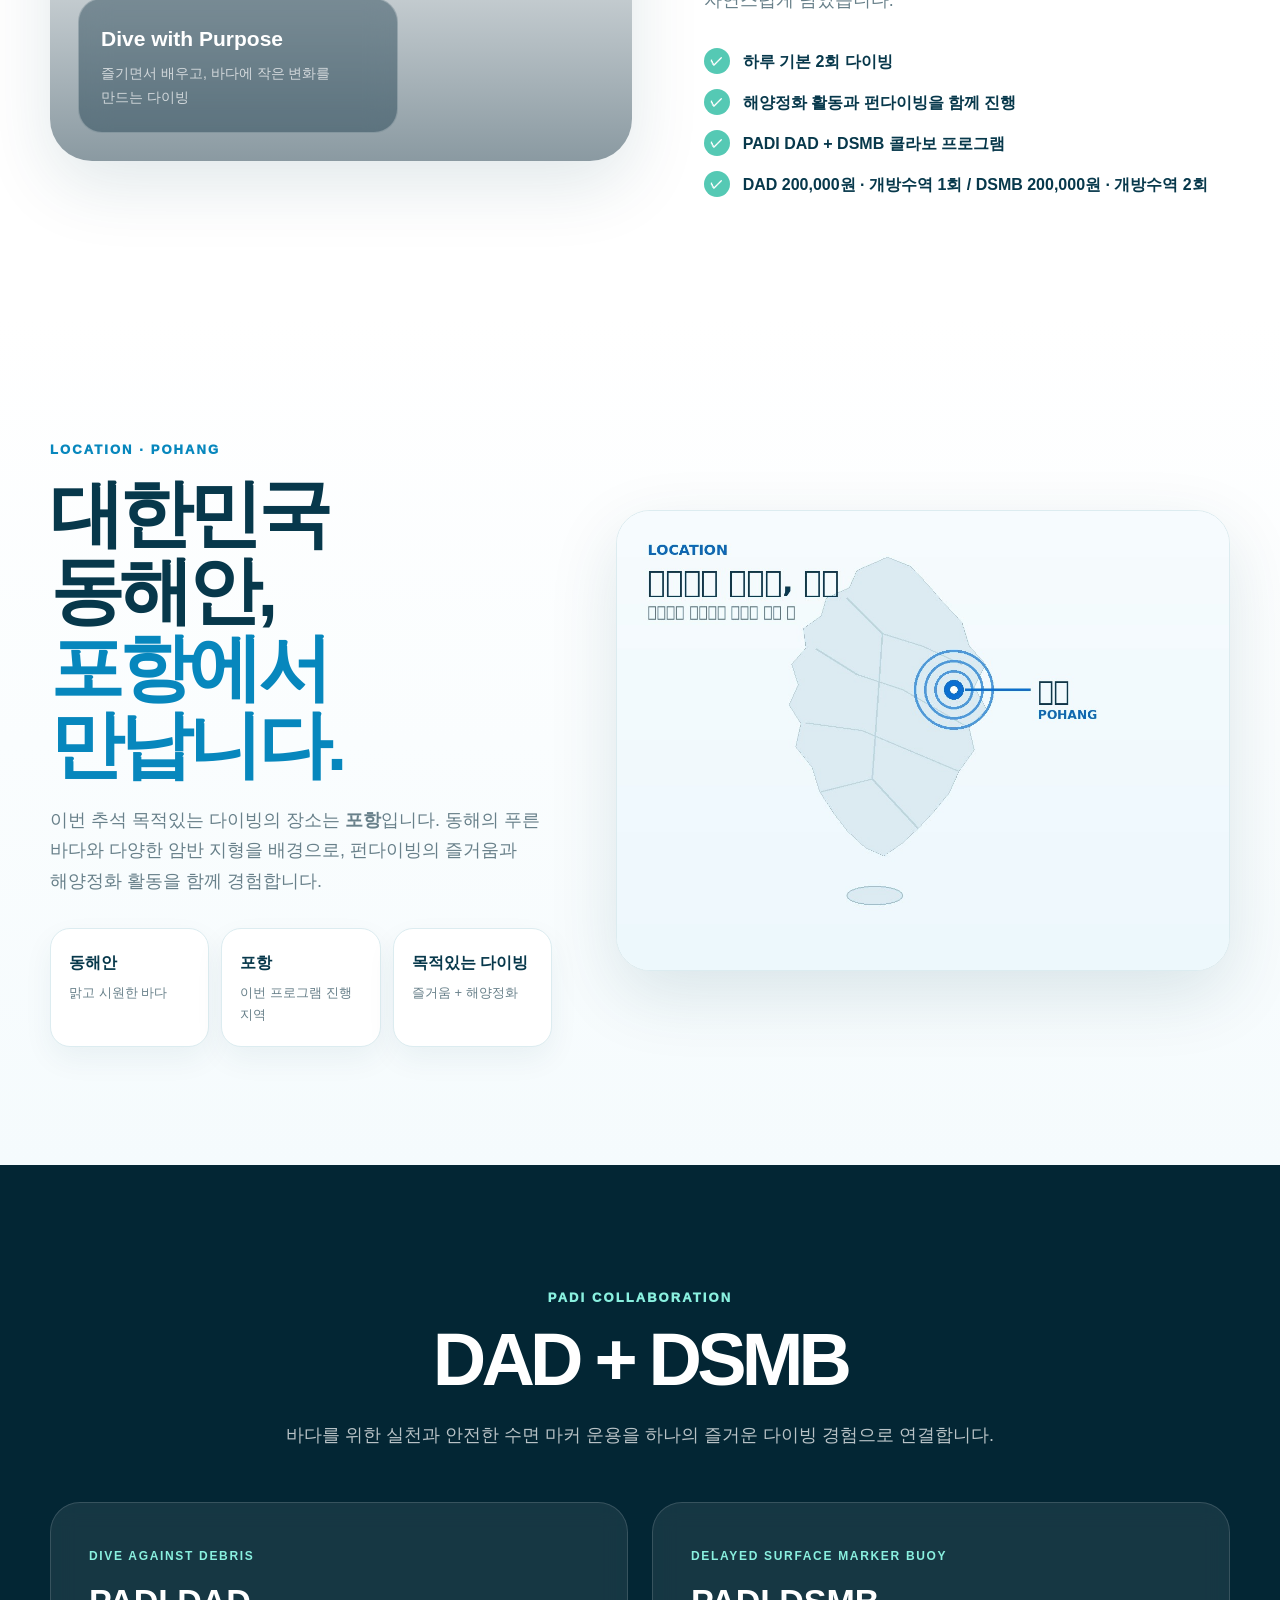
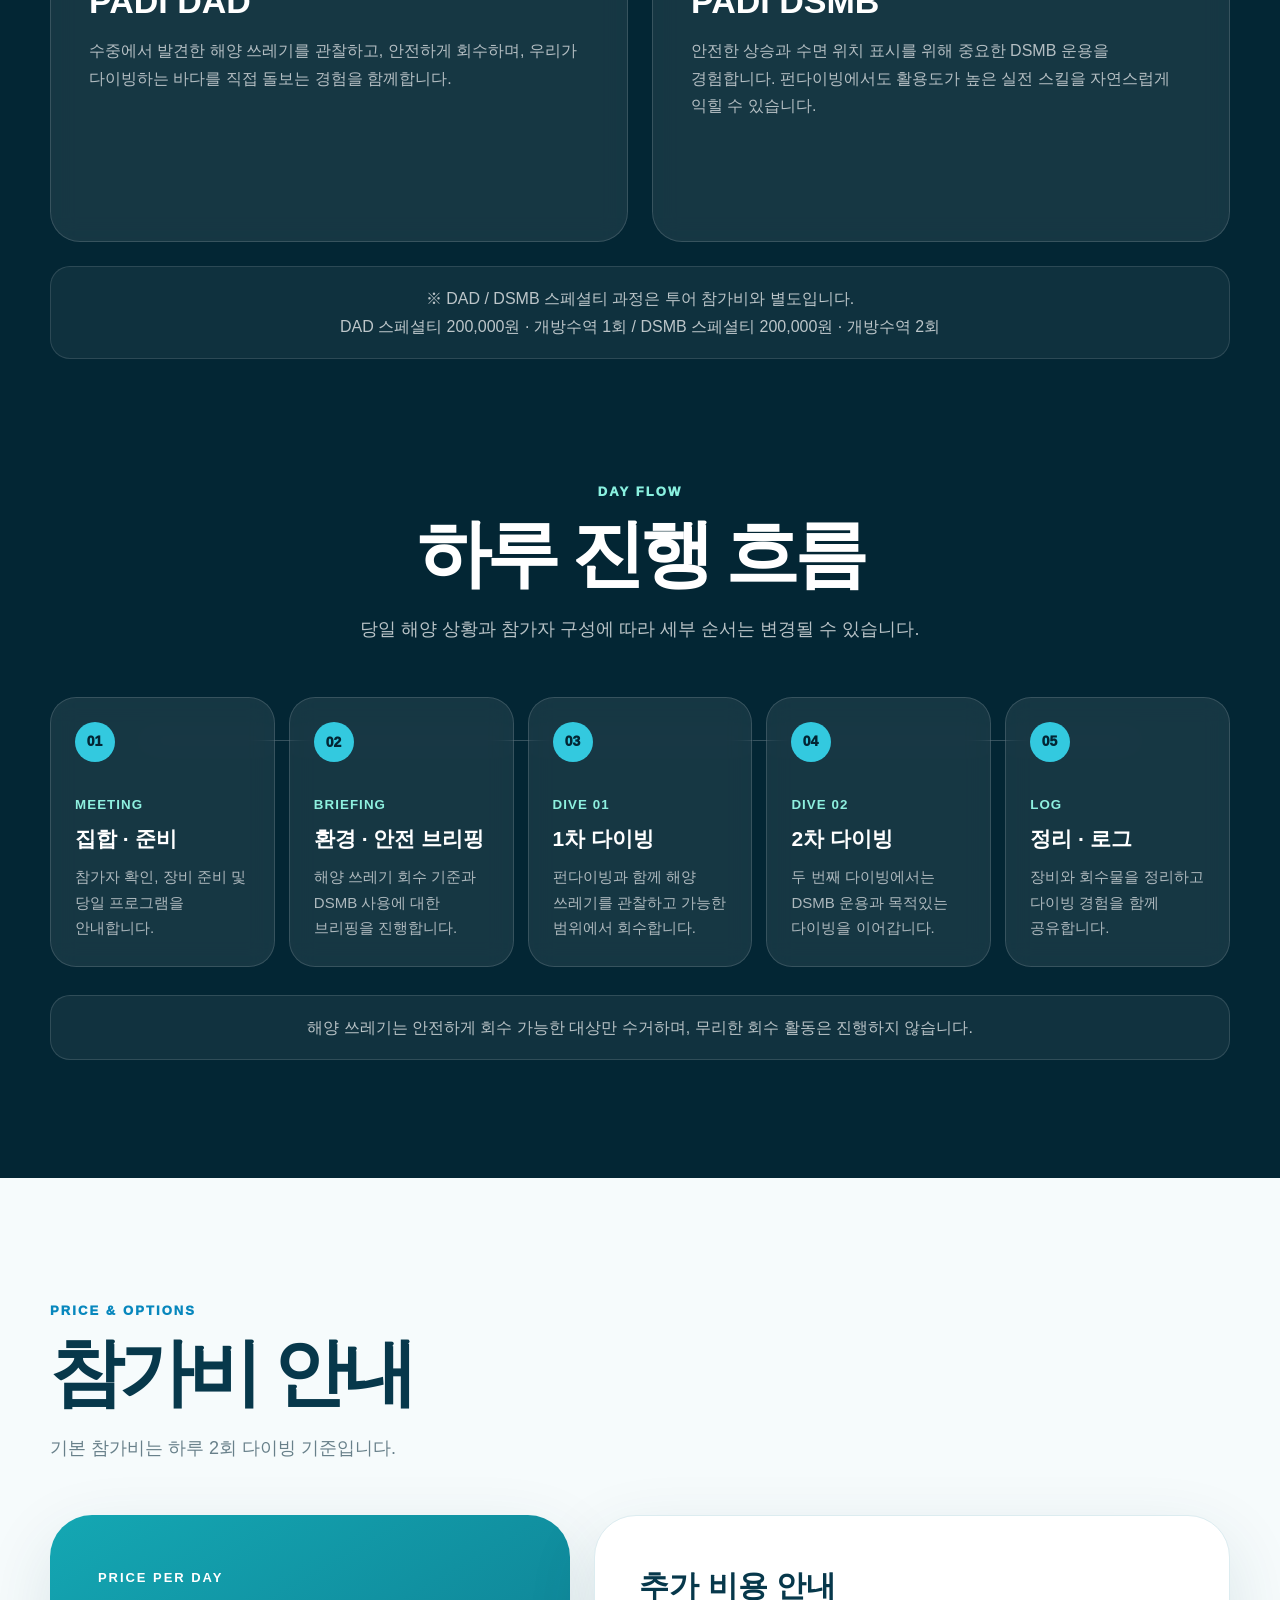
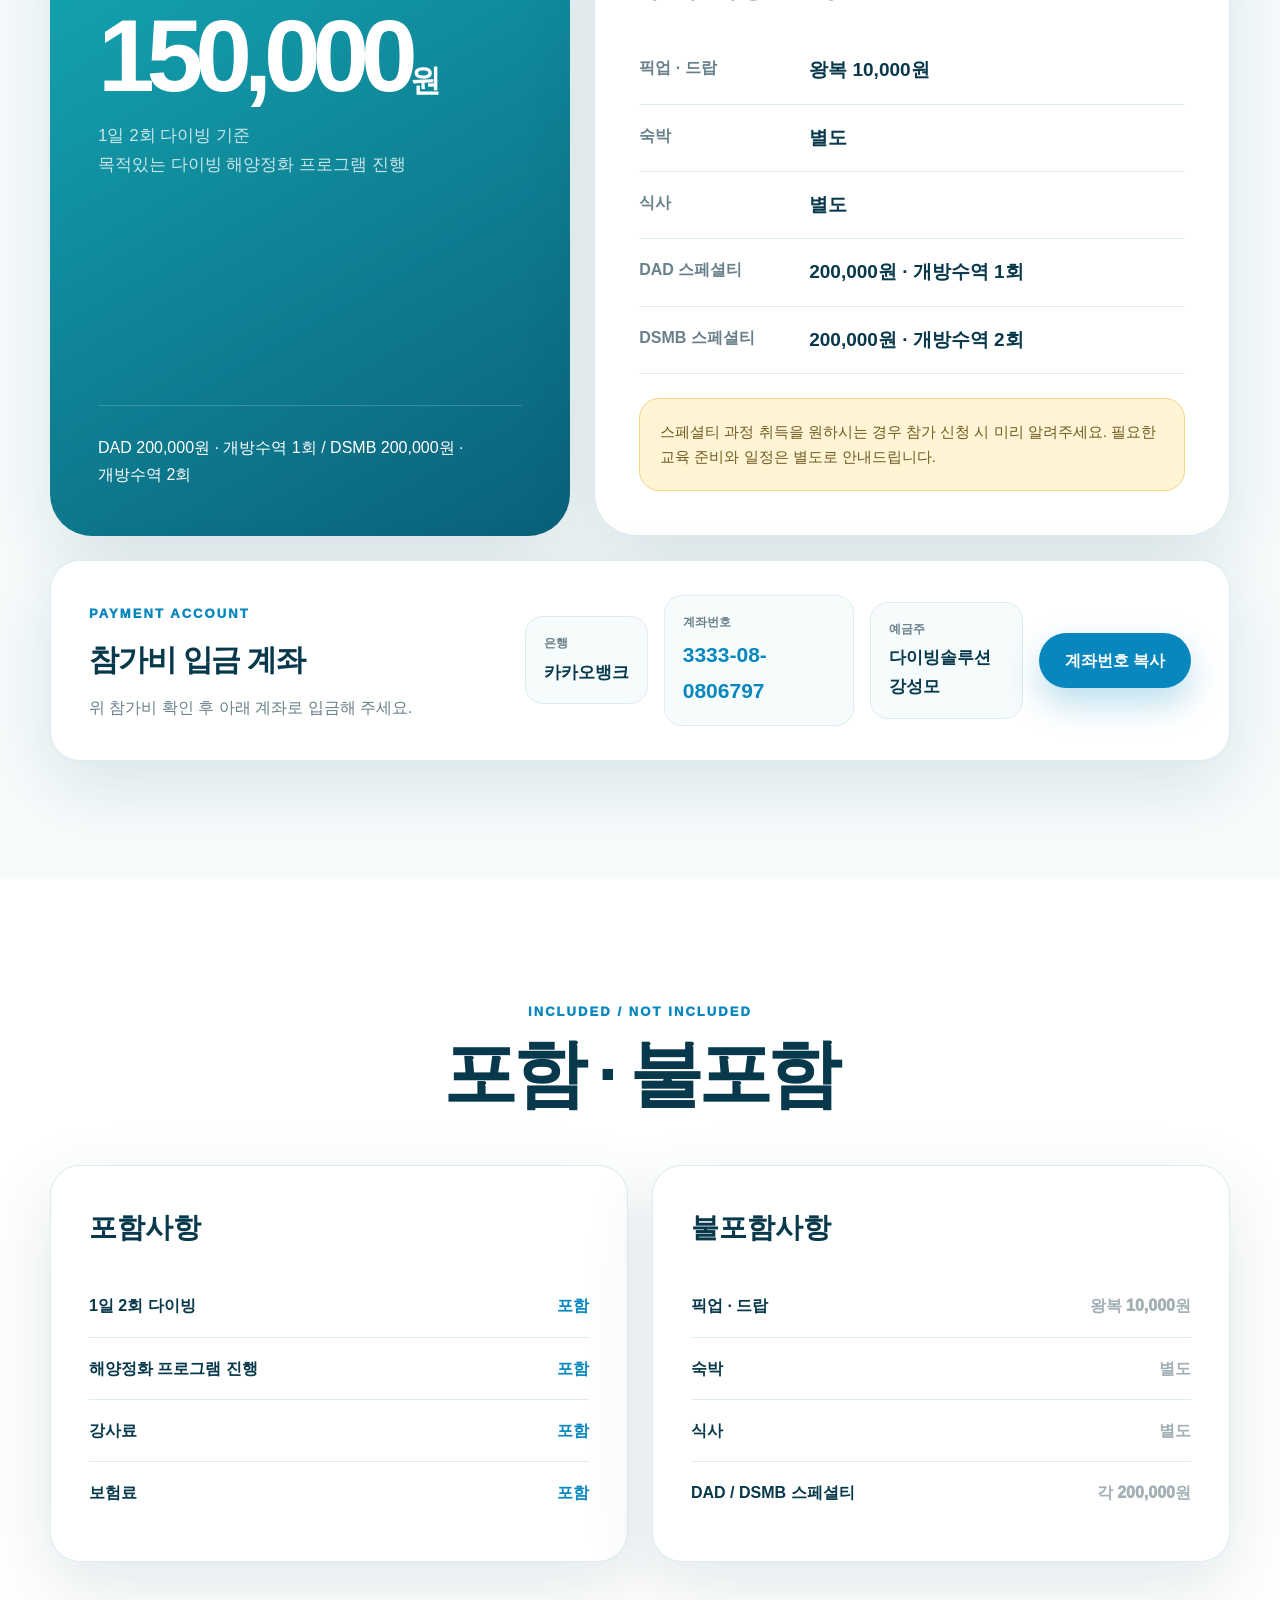
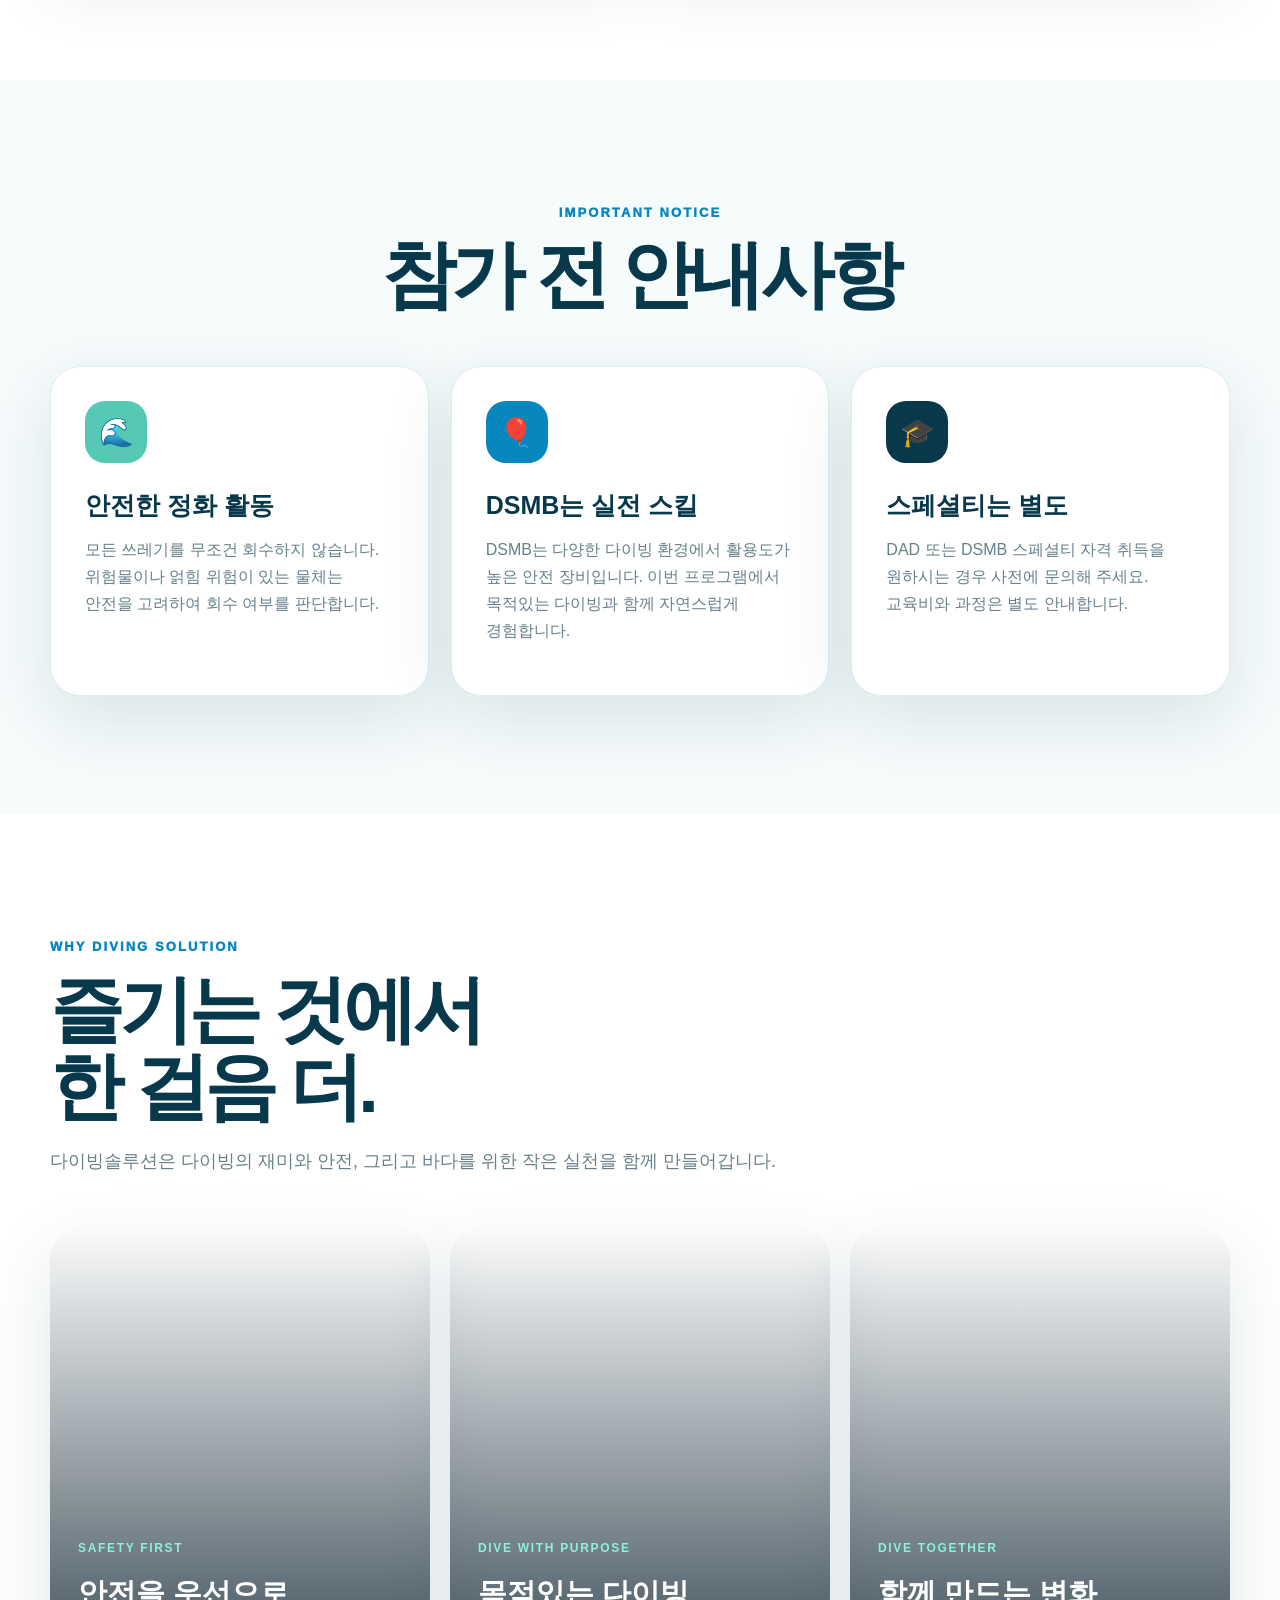
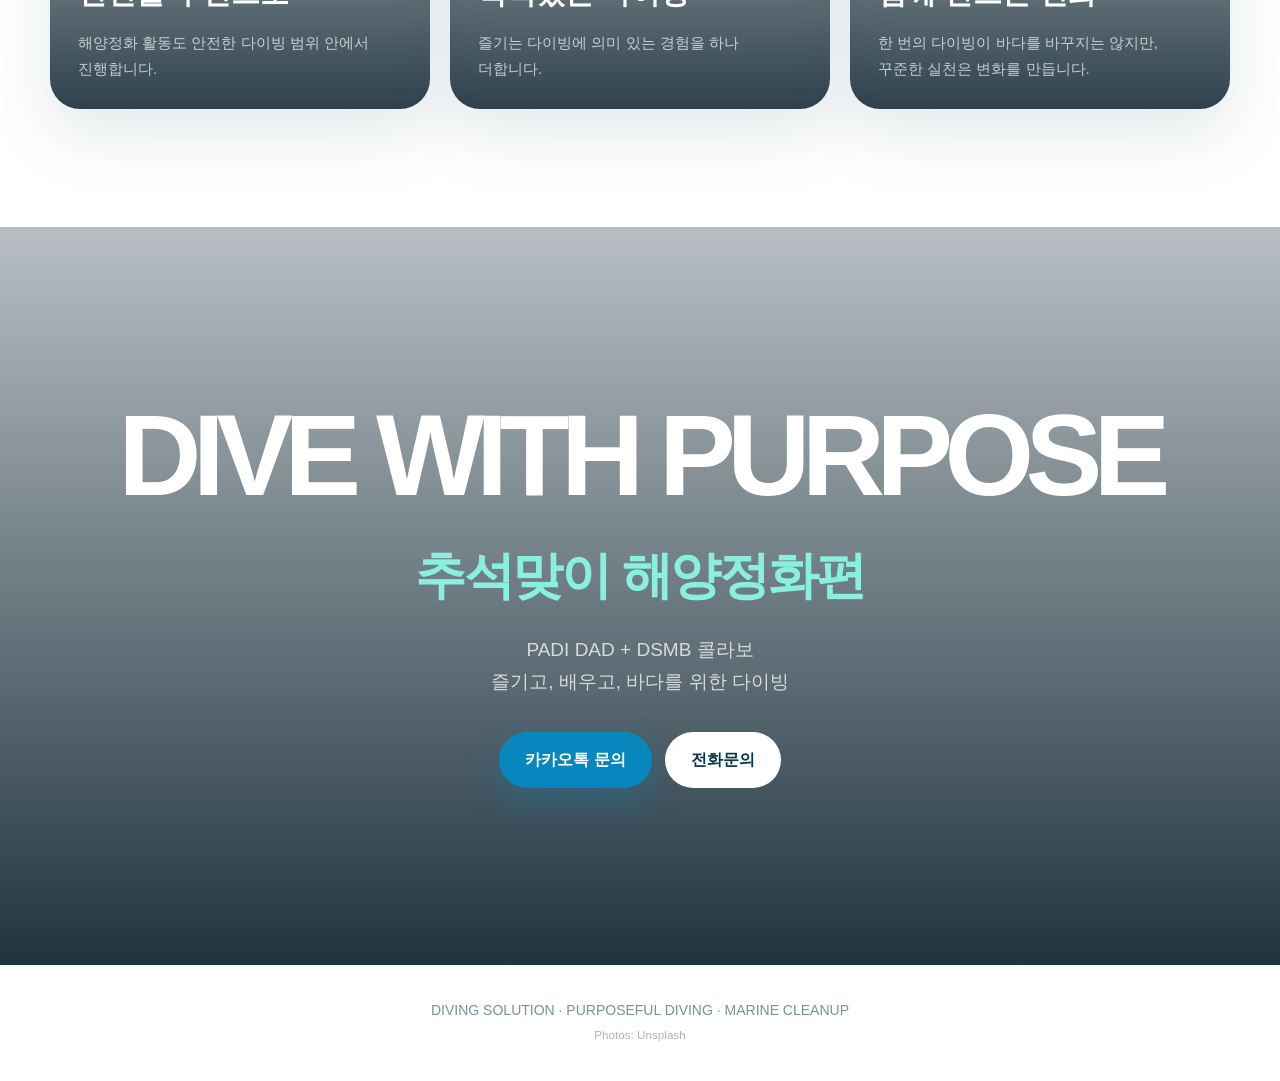
==== commit ac7a3506: "Add files via upload" ====
--- a/index.html
+++ b/index.html
@@ -132,7 +132,33 @@
     </div>
   </section>
 
-  <section class="section section-dark" id="collab">
+  
+<section class="section location-section" id="location">
+  <div class="container">
+    <div class="location-grid">
+      <div class="location-copy reveal">
+        <span class="eyebrow">LOCATION · POHANG</span>
+        <h2 class="section-title">대한민국 동해안,<br><span class="accent">포항에서 만납니다.</span></h2>
+        <p class="section-description">
+          이번 추석 목적있는 다이빙의 장소는 <strong>포항</strong>입니다.
+          동해의 푸른 바다와 다양한 암반 지형을 배경으로,
+          펀다이빙의 즐거움과 해양정화 활동을 함께 경험합니다.
+        </p>
+        <div class="location-points">
+          <div><strong>동해안</strong><span>맑고 시원한 바다</span></div>
+          <div><strong>포항</strong><span>이번 프로그램 진행 지역</span></div>
+          <div><strong>목적있는 다이빙</strong><span>즐거움 + 해양정화</span></div>
+        </div>
+      </div>
+
+      <div class="location-map reveal">
+        <img src="images/korea-pohang-map.jpg" alt="대한민국 지도에서 포항 위치를 표시한 이미지">
+      </div>
+    </div>
+  </div>
+</section>
+
+<section class="section section-dark" id="collab">
     <div class="container">
       <div class="section-heading center reveal">
         <span class="eyebrow light">PADI COLLABORATION</span>
@@ -278,34 +304,36 @@
           </div>
         </article>
       </div>
-    </div>
-  </section>
-
-  
-<section class="section section-soft" id="account">
-<div class="container">
-<div class="section-heading reveal">
-<span class="eyebrow">PAYMENT</span>
-<h2 class="section-title">참가비 및 입금계좌</h2>
-</div>
-<div class="price-layout">
-<article class="price-main reveal">
-<div><span>PRICE</span><strong>150,000<small>원</small></strong>
-<p>1일 2회 다이빙<br>해양정화 프로그램</p></div>
-<div class="price-main-bottom">픽업·드랍 왕복 10,000원<br>숙박·식사 별도<br>교육 별도 문의</div>
-</article>
-<article class="detail-card reveal">
-<h3>입금 계좌</h3>
-<div class="detail-list">
-<div class="detail-row"><span>은행</span><strong>카카오뱅크</strong></div>
-<div class="detail-row"><span>계좌번호</span><strong id="acc">3333-08-0806797</strong></div>
-<div class="detail-row"><span>예금주</span><strong>다이빙솔루션 강성모</strong></div>
-</div>
-<button class="button button-primary" onclick="navigator.clipboard.writeText('3333-08-0806797').then(()=>this.innerText='복사 완료')">계좌번호 복사</button>
-</article>
-</div></div></section>
-
-<section class="section">
+
+      <div class="account-only reveal">
+        <div class="account-only-head">
+          <span class="eyebrow">PAYMENT ACCOUNT</span>
+          <h3>참가비 입금 계좌</h3>
+          <p>위 참가비 확인 후 아래 계좌로 입금해 주세요.</p>
+        </div>
+
+        <div class="account-only-details">
+          <div>
+            <span>은행</span>
+            <strong>카카오뱅크</strong>
+          </div>
+          <div>
+            <span>계좌번호</span>
+            <strong class="account-number">3333-08-0806797</strong>
+          </div>
+          <div>
+            <span>예금주</span>
+            <strong>다이빙솔루션 강성모</strong>
+          </div>
+          <button type="button" class="button button-primary account-copy-btn" onclick="copyAccountNumber(this)">
+            계좌번호 복사
+          </button>
+        </div>
+      </div>
+    </div>
+  </section>
+
+  <section class="section">
     <div class="container">
       <div class="section-heading center reveal">
         <span class="eyebrow">INCLUDED / NOT INCLUDED</span>
--- a/style.css
+++ b/style.css
@@ -267,3 +267,137 @@
     line-height:1.22;
   }
 }
+
+
+/* POHANG LOCATION */
+.location-section{
+  background:linear-gradient(180deg,#ffffff 0%,#f5fbfd 100%);
+}
+.location-grid{
+  display:grid;
+  grid-template-columns:.9fr 1.1fr;
+  gap:64px;
+  align-items:center;
+}
+.location-copy .section-title{
+  margin-top:14px;
+}
+.location-copy .accent{
+  color:var(--blue);
+}
+.location-points{
+  display:grid;
+  grid-template-columns:repeat(3,1fr);
+  gap:12px;
+  margin-top:32px;
+}
+.location-points > div{
+  padding:20px 18px;
+  border:1px solid var(--line);
+  border-radius:20px;
+  background:#fff;
+  box-shadow:0 12px 30px rgba(5,62,80,.06);
+}
+.location-points strong{
+  display:block;
+  color:var(--navy);
+  font-size:16px;
+}
+.location-points span{
+  display:block;
+  margin-top:5px;
+  color:var(--muted);
+  font-size:13px;
+}
+.location-map{
+  overflow:hidden;
+  border:1px solid var(--line);
+  border-radius:34px;
+  background:#fff;
+  box-shadow:var(--shadow);
+}
+.location-map img{
+  width:100%;
+  height:auto;
+  display:block;
+}
+
+/* ACCOUNT ONLY - placed below price, no repeated price */
+.account-only{
+  display:grid;
+  grid-template-columns:.75fr 1.25fr;
+  gap:36px;
+  align-items:center;
+  margin-top:24px;
+  padding:34px 38px;
+  border:1px solid var(--line);
+  border-radius:30px;
+  background:#fff;
+  box-shadow:var(--shadow);
+}
+.account-only-head h3{
+  margin-top:8px;
+  color:var(--navy);
+  font-size:30px;
+  letter-spacing:-.04em;
+}
+.account-only-head p{
+  margin-top:9px;
+  color:var(--muted);
+}
+.account-only-details{
+  display:grid;
+  grid-template-columns:.75fr 1.25fr 1fr auto;
+  gap:16px;
+  align-items:center;
+}
+.account-only-details > div{
+  min-height:86px;
+  padding:16px 18px;
+  border-radius:18px;
+  background:var(--surface);
+  border:1px solid var(--line);
+}
+.account-only-details span{
+  display:block;
+  color:var(--muted);
+  font-size:12px;
+  font-weight:900;
+}
+.account-only-details strong{
+  display:block;
+  margin-top:5px;
+  color:var(--navy);
+  font-size:17px;
+}
+.account-only-details .account-number{
+  color:var(--blue);
+  font-size:21px;
+}
+.account-copy-btn{
+  white-space:nowrap;
+}
+
+@media(max-width:1050px){
+  .location-grid,
+  .account-only{
+    grid-template-columns:1fr;
+  }
+  .account-only-details{
+    grid-template-columns:1fr 1fr;
+  }
+}
+@media(max-width:780px){
+  .location-points{
+    grid-template-columns:1fr;
+  }
+  .account-only{
+    padding:28px 24px;
+  }
+  .account-only-details{
+    grid-template-columns:1fr;
+  }
+  .account-copy-btn{
+    width:100%;
+  }
+}
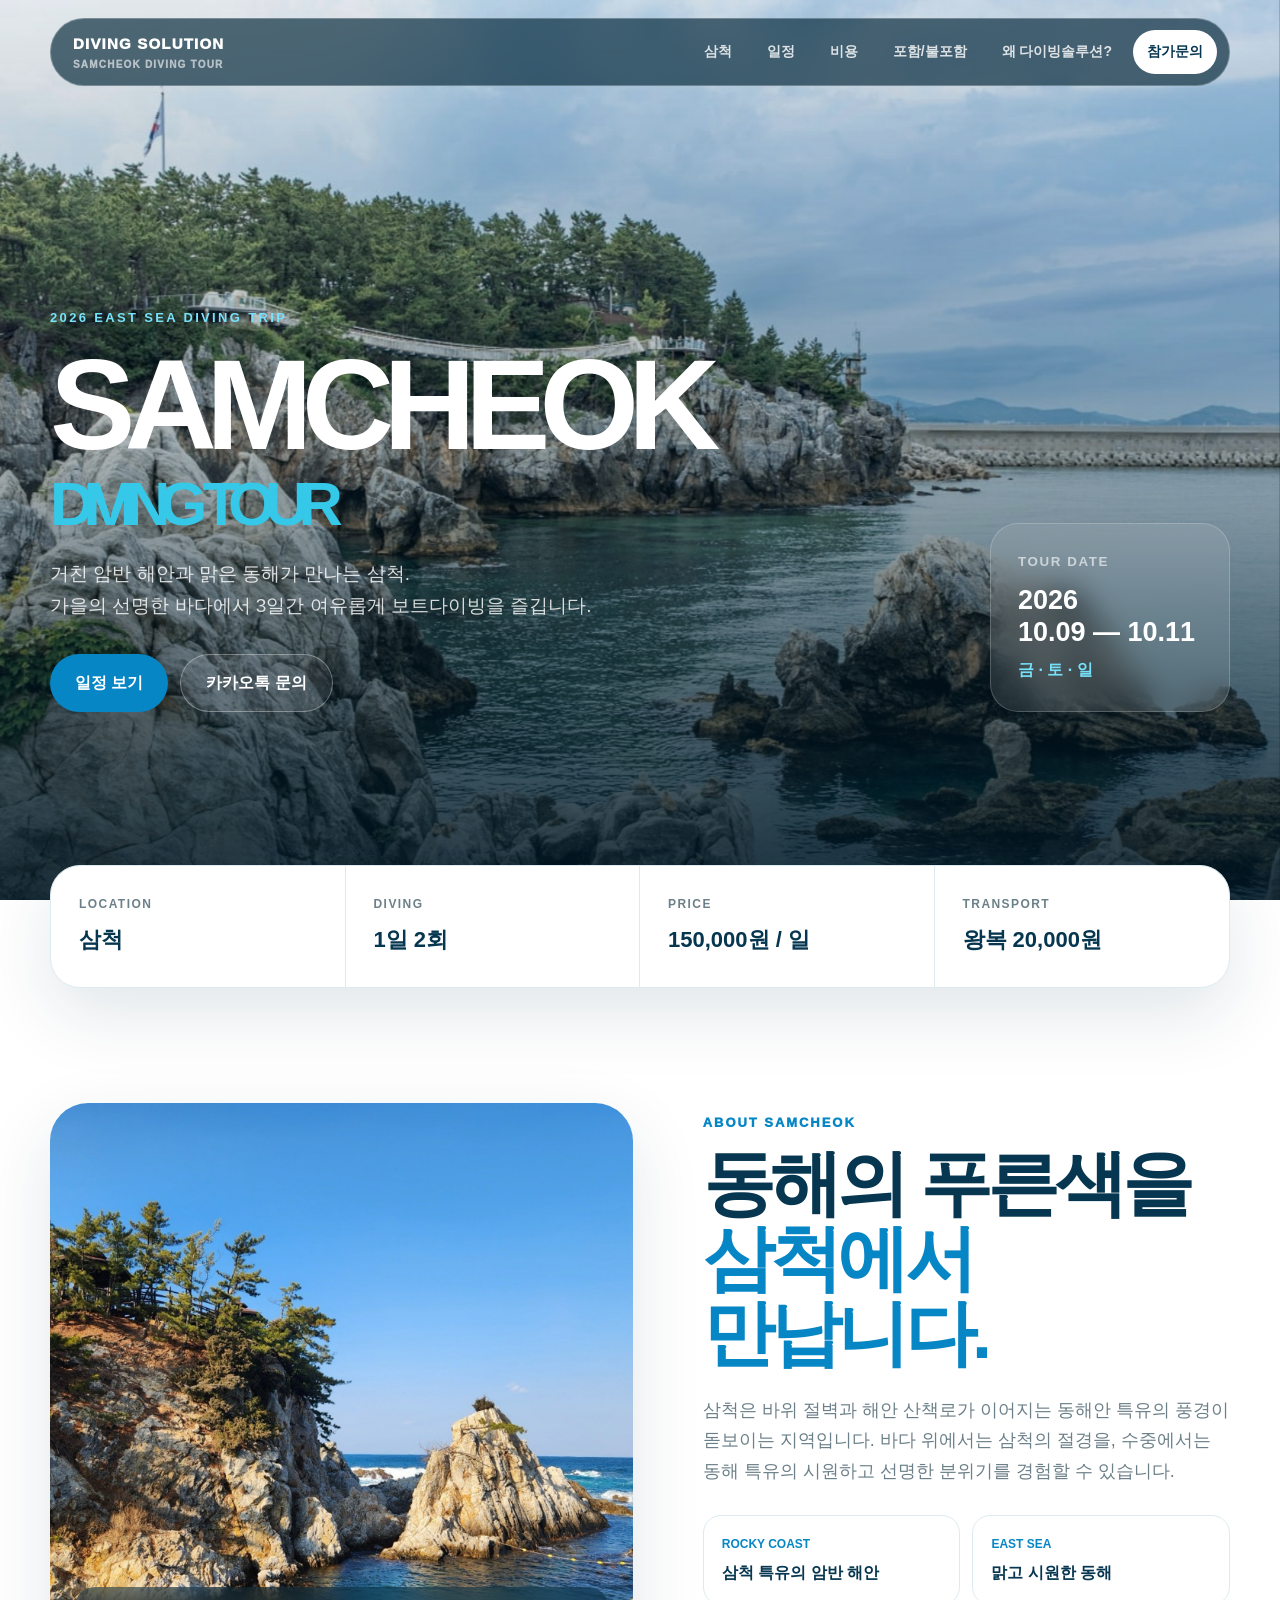
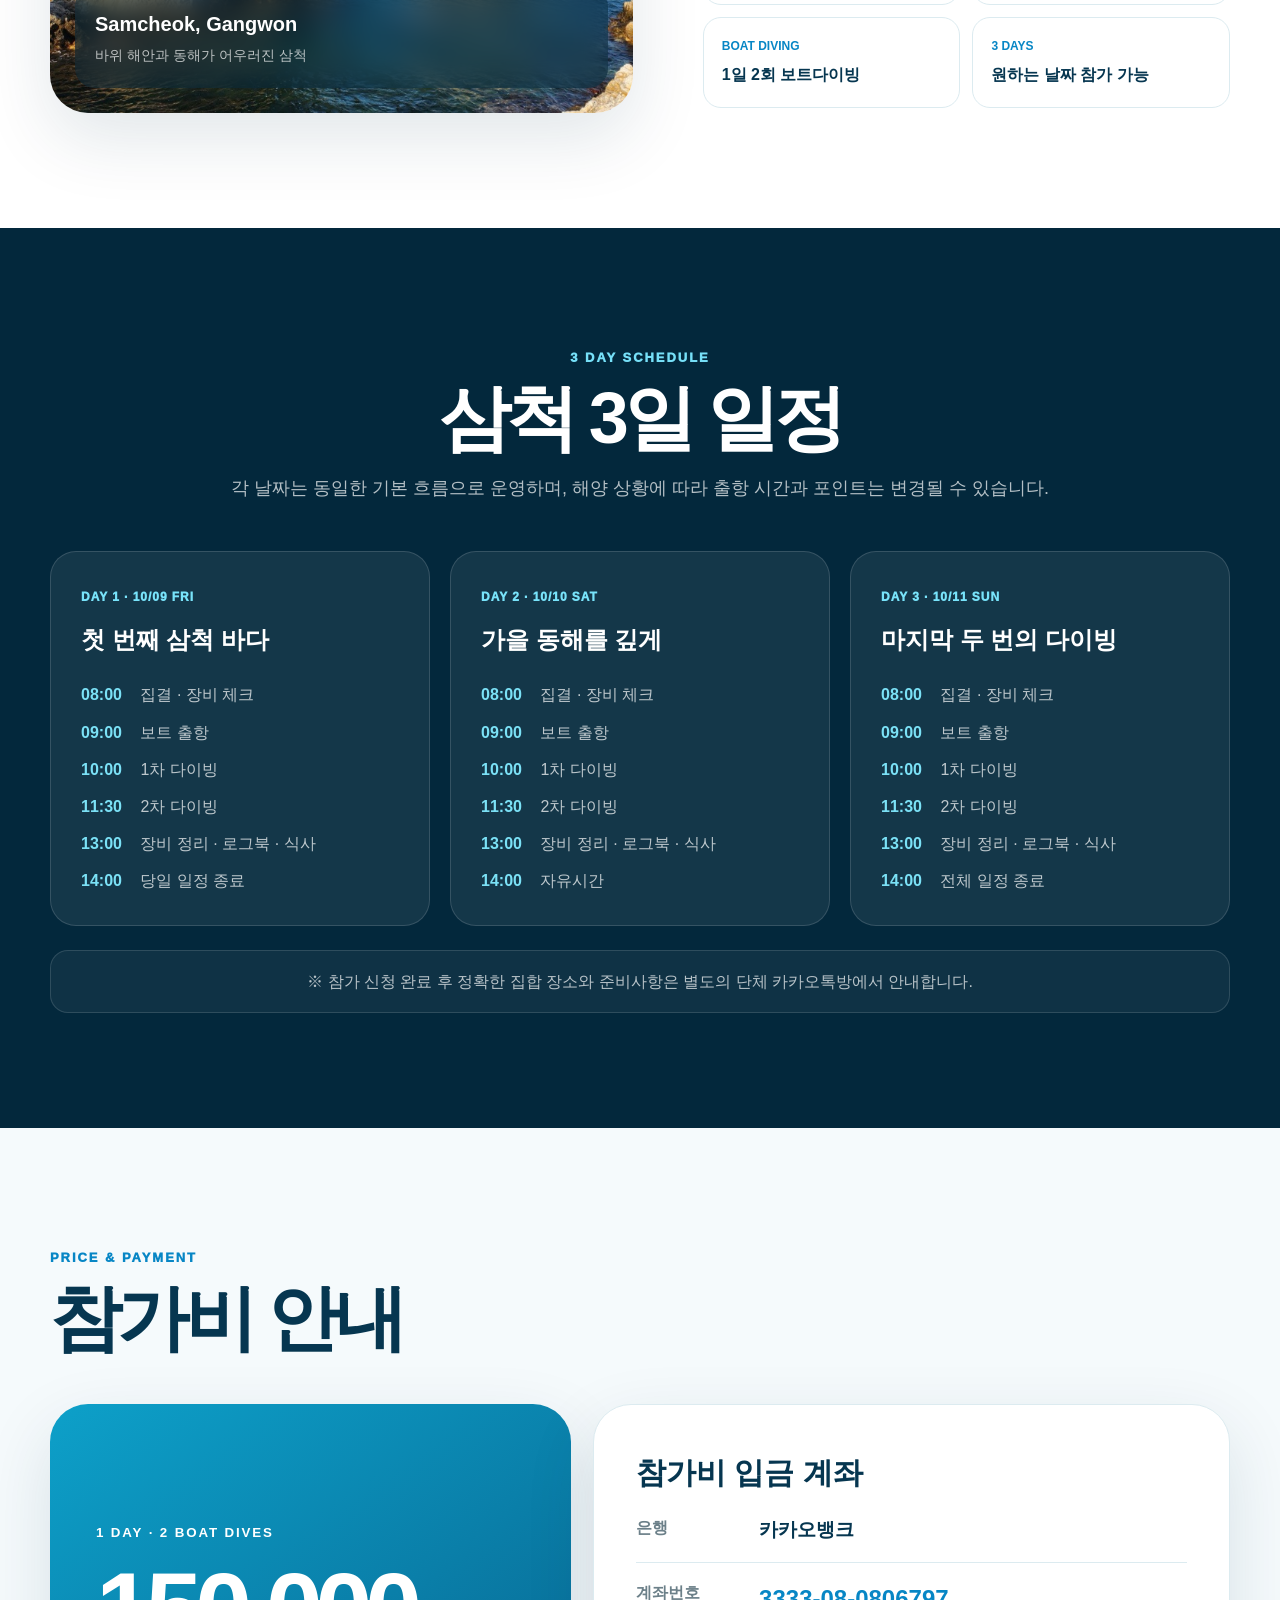
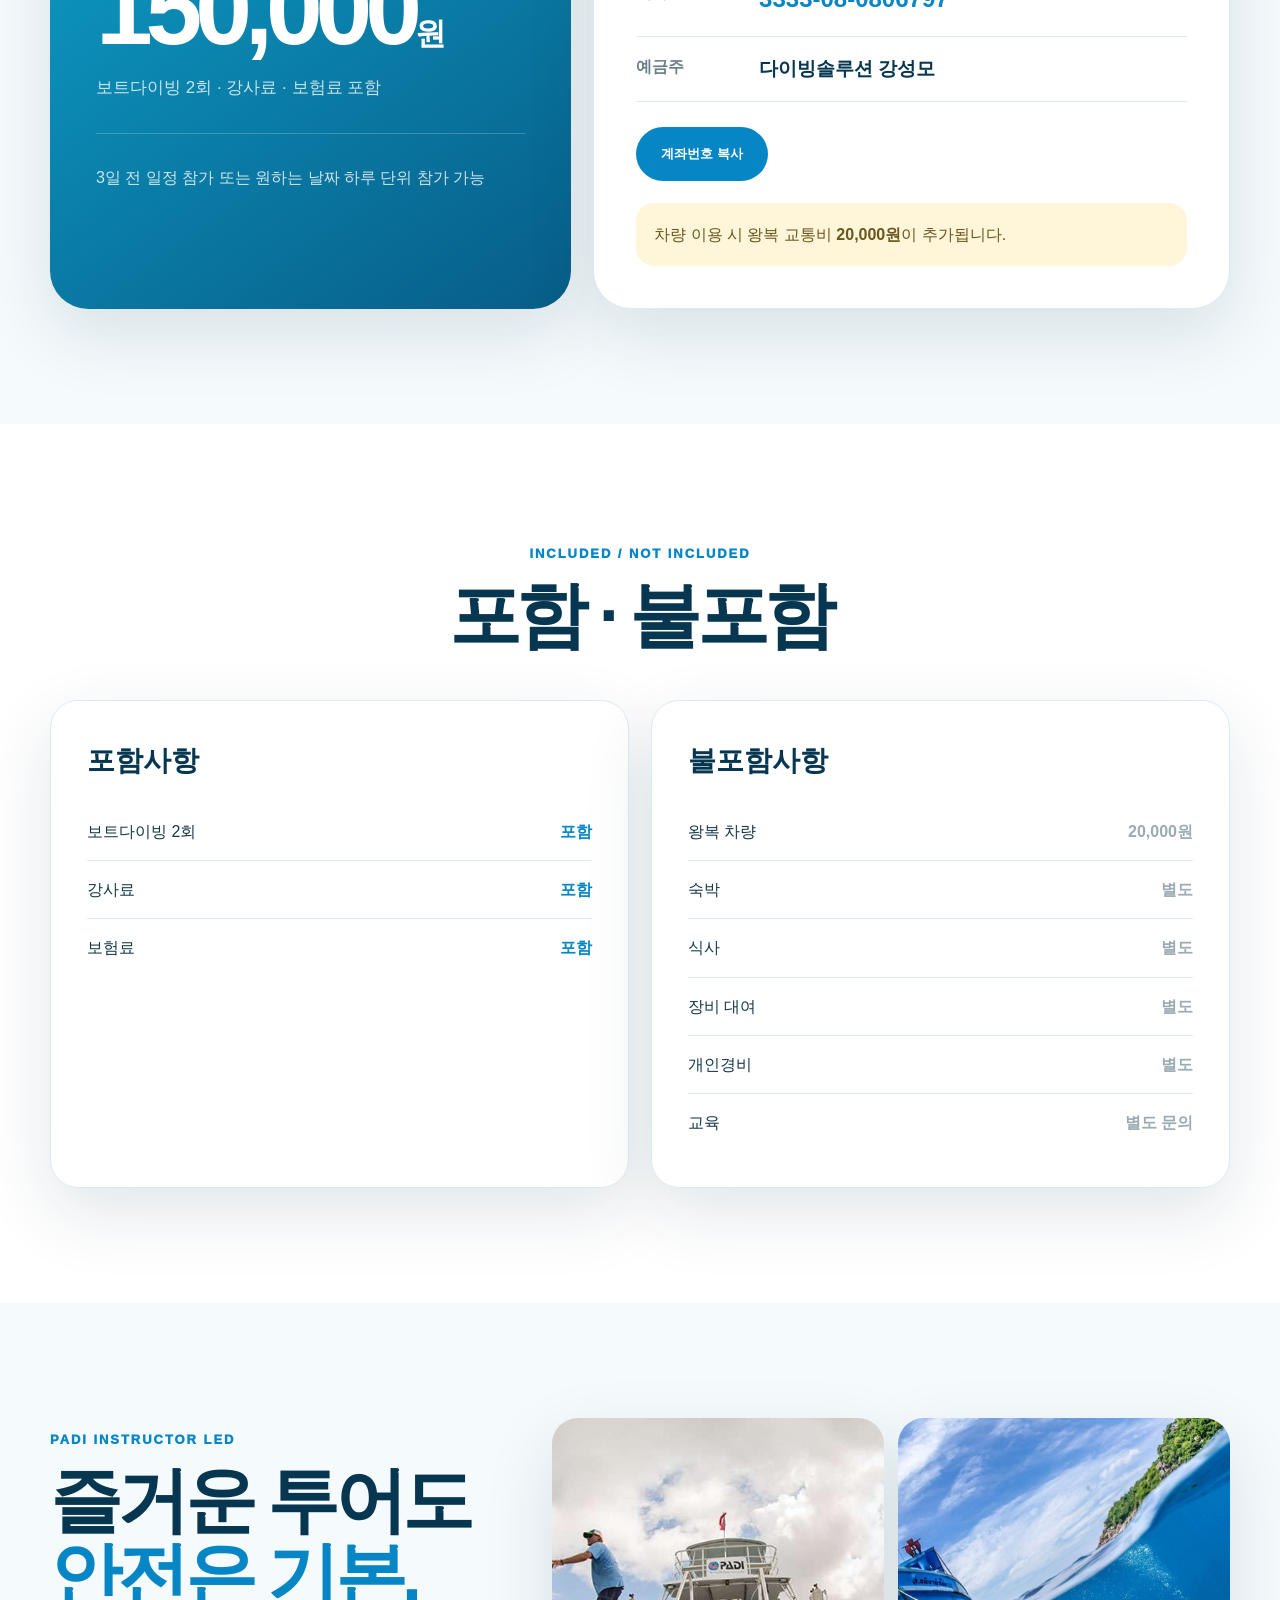
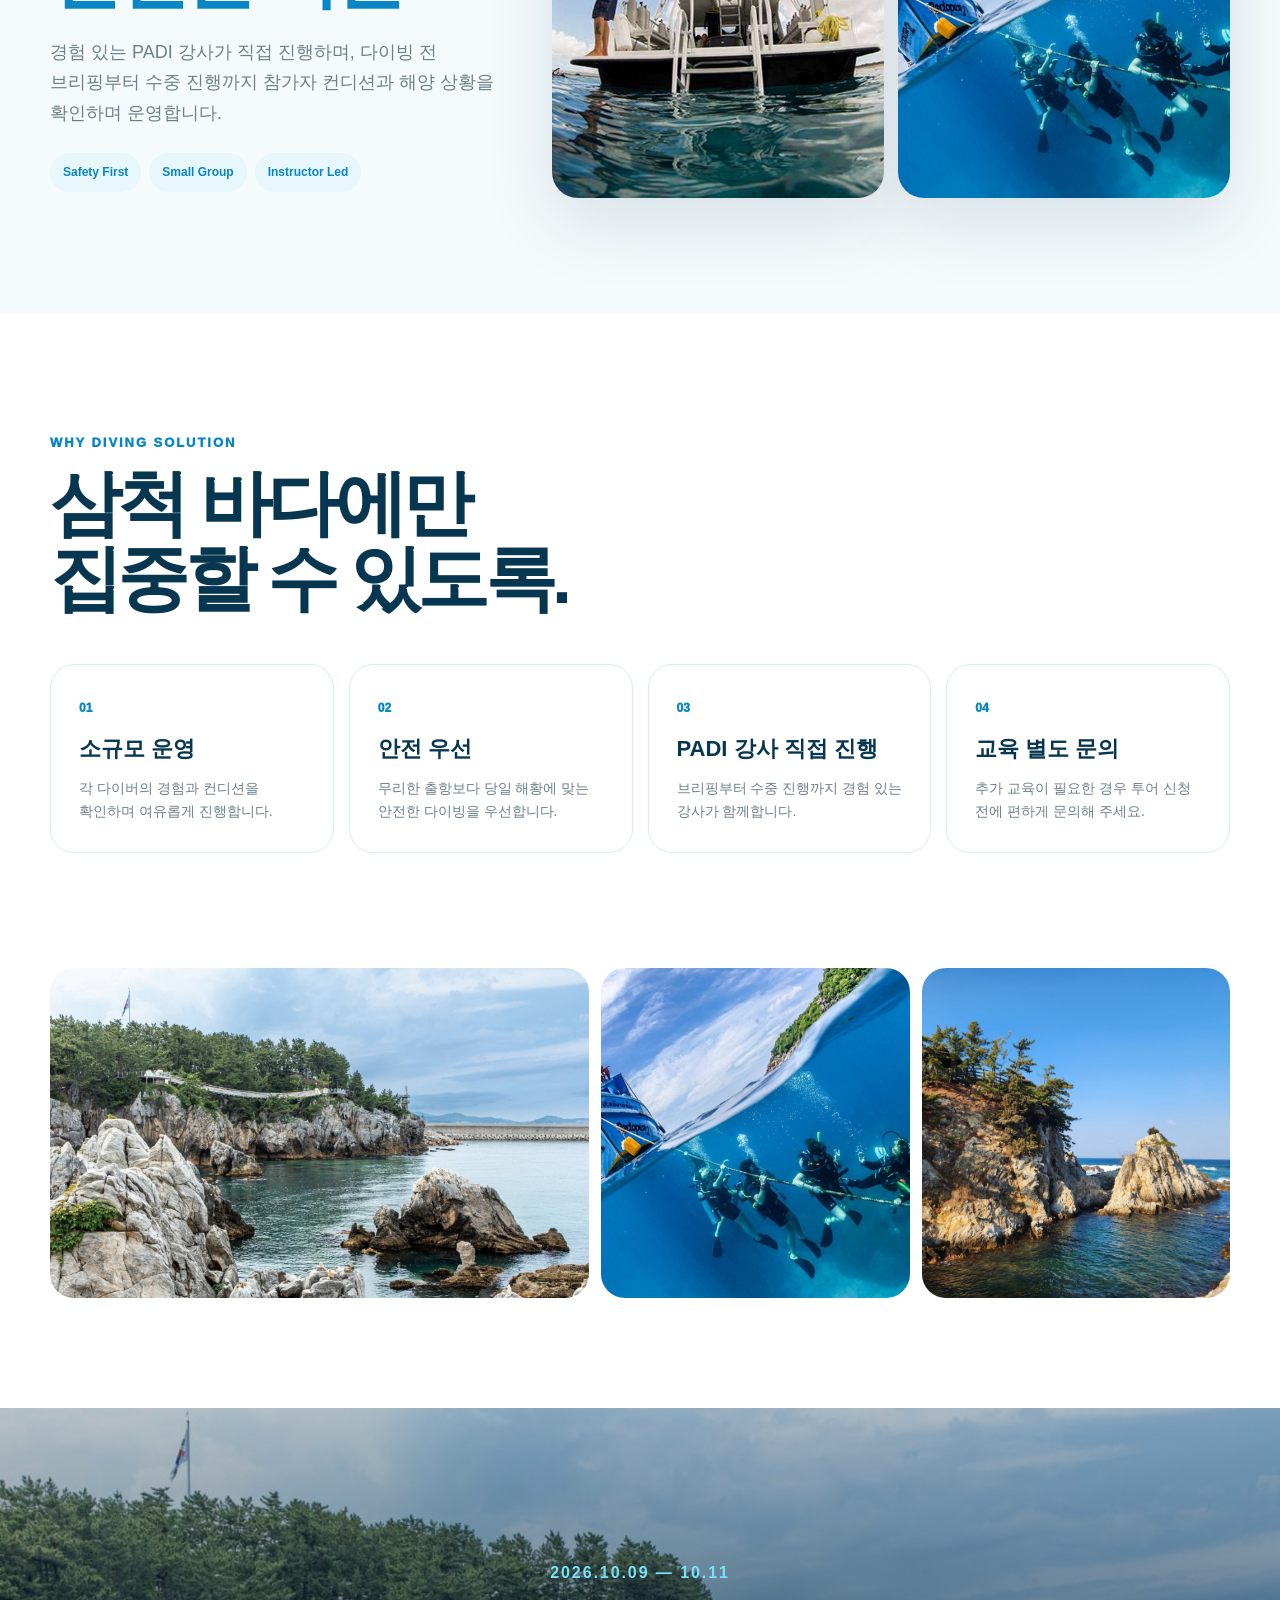
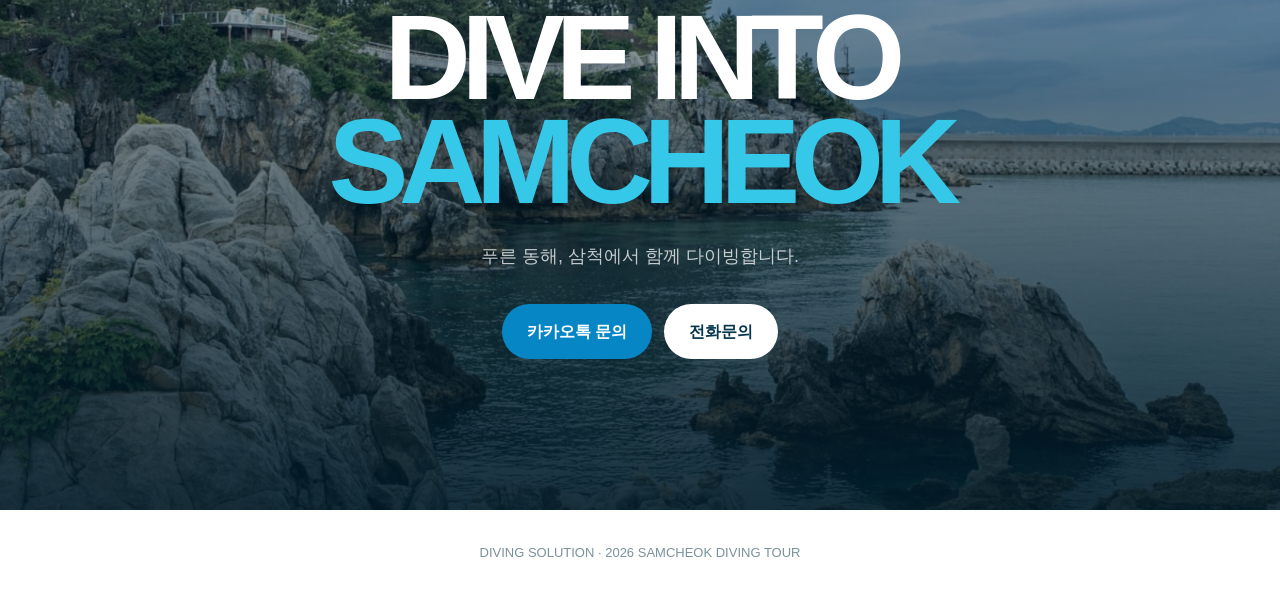
==== commit e10893b5: "Add files via upload" ====
--- a/index.html
+++ b/index.html
@@ -3,9 +3,13 @@
 <head>
   <meta charset="UTF-8" />
   <meta name="viewport" content="width=device-width, initial-scale=1.0" />
-  <meta name="theme-color" content="#07384b" />
-  <meta name="description" content="추석맞이 목적있는 다이빙 해양정화편. PADI DAD + DSMB 콜라보로 즐기는 목적있는 다이빙." />
-  <title>추석맞이 목적있는 다이빙 | 해양정화편 | 다이빙솔루션</title>
+  <meta name="theme-color" content="#073d63" />
+  <title>2026 삼척 다이빙 투어 | 다이빙솔루션</title>
+  <meta name="description" content="2026년 10월 9일~11일 삼척 다이빙 투어. 1일 2회 보트다이빙, 하루 참가비 150,000원." />
+  <meta property="og:title" content="2026 삼척 다이빙 투어 | 다이빙솔루션" />
+  <meta property="og:description" content="푸른 동해, 삼척에서 함께 다이빙. 2026.10.09 - 10.11" />
+  <meta property="og:image" content="images/1.jpg" />
+  <meta property="og:type" content="website" />
   <link rel="stylesheet" href="style.css" />
 </head>
 <body>
@@ -13,462 +17,250 @@
 <header class="site-header">
   <div class="container">
     <nav class="nav-wrap">
-      <a href="#top" class="brand">
+      <a class="brand" href="#top">
         DIVING SOLUTION
-        <small>PURPOSEFUL DIVING</small>
+        <small>SAMCHEOK DIVING TOUR</small>
       </a>
-
       <div class="nav-links" id="navLinks">
-        <a href="#about">소개</a>
-        <a href="#collab">DAD + DSMB</a>
+        <a href="#about">삼척</a>
         <a href="#schedule">일정</a>
-        <a href="#price">참가비</a>
-        <a href="#notice">안내사항</a>
+        <a href="#price">비용</a>
+        <a href="#included">포함/불포함</a>
+        <a href="#why">왜 다이빙솔루션?</a>
         <a href="https://pf.kakao.com/_sxaxmfK/chat" target="_blank" rel="noopener" class="nav-cta">참가문의</a>
       </div>
-
-      <button class="menu-button" type="button" aria-label="메뉴 열기" onclick="toggleMenu()">☰</button>
+      <button class="menu-button" onclick="toggleMenu()" aria-label="메뉴 열기">☰</button>
     </nav>
   </div>
 </header>
 
 <main>
-
   <section class="hero" id="top">
-    <div class="hero-media"></div>
-
-    <div class="hero-content">
-      <div class="container">
-        <div class="hero-layout">
-          <div>
-            <div class="hero-kicker">CHUSEOK SPECIAL · PURPOSEFUL DIVING</div>
-
-            <h1 class="hero-title">
-              목적있는 다이빙
-              <span>해양정화편</span>
-            </h1>
-
-            <p class="hero-copy">
-              그냥 즐기고 끝나는 다이빙이 아닙니다.<br>
-              이번 추석에는 바다를 즐기고, 배우고, 조금 더 깨끗하게 만드는 하루를 함께합니다.
-              <strong>PADI DAD + DSMB</strong> 콜라보로 진행하는 다이빙솔루션의 목적있는 다이빙입니다.
-            </p>
-
-            <div class="button-row hero-actions">
-              <a href="#collab" class="button button-primary">프로그램 보기</a>
-              <a href="https://pf.kakao.com/_sxaxmfK/chat" target="_blank" rel="noopener" class="button button-outline">카카오톡 문의</a>
-            </div>
+    <div class="hero-bg"></div>
+    <div class="hero-shade"></div>
+    <div class="container hero-content">
+      <div class="hero-grid">
+        <div>
+          <span class="hero-kicker">2026 EAST SEA DIVING TRIP</span>
+          <h1>SAMCHEOK<span>DIVING TOUR</span></h1>
+          <p>
+            거친 암반 해안과 맑은 동해가 만나는 삼척.<br>
+            가을의 선명한 바다에서 3일간 여유롭게 보트다이빙을 즐깁니다.
+          </p>
+          <div class="actions">
+            <a class="btn primary" href="#schedule">일정 보기</a>
+            <a class="btn glass-btn" href="https://pf.kakao.com/_sxaxmfK/chat" target="_blank" rel="noopener">카카오톡 문의</a>
           </div>
-
-          <aside class="hero-badge glass">
-            <span>PROGRAM</span>
-            <strong>PADI DAD<br>+ DSMB</strong>
-            <p>해양정화 × 스킬업</p>
-          </aside>
-        </div>
-      </div>
-    </div>
-  </section>
-
-  <div class="summary-bar">
-    <div class="container">
-      <div class="summary-grid reveal">
-        <div class="summary-item">
-          <span>TYPE</span>
-          <strong>목적있는 다이빙</strong>
-        </div>
-        <div class="summary-item">
-          <span>DIVING</span>
-          <strong>1일 2회</strong>
-        </div>
-        <div class="summary-item">
-          <span>PRICE</span>
-          <strong>150,000원</strong>
-        </div>
-        <div class="summary-item">
-          <span>LOCATION</span>
-          <strong>포항</strong>
-        </div>
-      </div>
-    </div>
-  </div>
+        </div>
+        <aside class="date-card">
+          <small>TOUR DATE</small>
+          <strong>2026<br>10.09 — 10.11</strong>
+          <span>금 · 토 · 일</span>
+        </aside>
+      </div>
+    </div>
+  </section>
+
+  <section class="quick">
+    <div class="container quick-grid reveal">
+      <div><span>LOCATION</span><strong>삼척</strong></div>
+      <div><span>DIVING</span><strong>1일 2회</strong></div>
+      <div><span>PRICE</span><strong>150,000원 / 일</strong></div>
+      <div><span>TRANSPORT</span><strong>왕복 20,000원</strong></div>
+    </div>
+  </section>
 
   <section class="section" id="about">
-    <div class="container">
-      <div class="intro-grid">
-        <div class="intro-image reveal">
-          <div class="intro-badge glass">
-            <strong>Dive with Purpose</strong>
-            <p>즐기면서 배우고, 바다에 작은 변화를 만드는 다이빙</p>
-          </div>
-        </div>
-
-        <div class="intro-copy reveal">
-          <span class="eyebrow">ABOUT THE PROGRAM</span>
-
-          <h2>
-            이번 다이빙에는<br>
-            <span>목적이 있습니다.</span>
-          </h2>
-
-          <p>
-            펀다이빙의 즐거움은 그대로 유지하면서 해양 쓰레기를 발견하고 안전하게 회수하는 경험,
-            그리고 DSMB 운용을 함께 익히는 프로그램입니다.
-          </p>
-
-          <p>
-            단순히 바닷속을 둘러보고 돌아오는 다이빙이 아니라,
-            우리가 좋아하는 바다를 조금 더 건강하게 만드는 활동을 다이빙 속에 자연스럽게 담았습니다.
-          </p>
-
-          <ul class="intro-list">
-            <li>하루 기본 2회 다이빙</li>
-            <li>해양정화 활동과 펀다이빙을 함께 진행</li>
-            <li>PADI DAD + DSMB 콜라보 프로그램</li>
-            <li>DAD 200,000원 · 개방수역 1회 / DSMB 200,000원 · 개방수역 2회</li>
+    <div class="container intro-grid">
+      <div class="photo-card large reveal">
+        <img src="images/2.jpg" alt="삼척의 바위 해안과 동해">
+        <div class="photo-caption">
+          <strong>Samcheok, Gangwon</strong>
+          <span>바위 해안과 동해가 어우러진 삼척</span>
+        </div>
+      </div>
+      <div class="intro-copy reveal">
+        <span class="eyebrow">ABOUT SAMCHEOK</span>
+        <h2>동해의 푸른색을<br><b>삼척에서 만납니다.</b></h2>
+        <p>
+          삼척은 바위 절벽과 해안 산책로가 이어지는 동해안 특유의 풍경이 돋보이는 지역입니다.
+          바다 위에서는 삼척의 절경을, 수중에서는 동해 특유의 시원하고 선명한 분위기를 경험할 수 있습니다.
+        </p>
+        <div class="mini-grid">
+          <div><strong>ROCKY COAST</strong><span>삼척 특유의 암반 해안</span></div>
+          <div><strong>EAST SEA</strong><span>맑고 시원한 동해</span></div>
+          <div><strong>BOAT DIVING</strong><span>1일 2회 보트다이빙</span></div>
+          <div><strong>3 DAYS</strong><span>원하는 날짜 참가 가능</span></div>
+        </div>
+      </div>
+    </div>
+  </section>
+
+  <section class="section dark" id="schedule">
+    <div class="container">
+      <div class="heading center reveal">
+        <span class="eyebrow light">3 DAY SCHEDULE</span>
+        <h2>삼척 3일 일정</h2>
+        <p>각 날짜는 동일한 기본 흐름으로 운영하며, 해양 상황에 따라 출항 시간과 포인트는 변경될 수 있습니다.</p>
+      </div>
+
+      <div class="schedule-grid">
+        <article class="day reveal">
+          <span>DAY 1 · 10/09 FRI</span>
+          <h3>첫 번째 삼척 바다</h3>
+          <ul>
+            <li><b>08:00</b> 집결 · 장비 체크</li>
+            <li><b>09:00</b> 보트 출항</li>
+            <li><b>10:00</b> 1차 다이빙</li>
+            <li><b>11:30</b> 2차 다이빙</li>
+            <li><b>13:00</b> 장비 정리 · 로그북 · 식사</li>
+            <li><b>14:00</b> 당일 일정 종료</li>
           </ul>
-        </div>
-      </div>
-    </div>
-  </section>
-
-  
-<section class="section location-section" id="location">
-  <div class="container">
-    <div class="location-grid">
-      <div class="location-copy reveal">
-        <span class="eyebrow">LOCATION · POHANG</span>
-        <h2 class="section-title">대한민국 동해안,<br><span class="accent">포항에서 만납니다.</span></h2>
-        <p class="section-description">
-          이번 추석 목적있는 다이빙의 장소는 <strong>포항</strong>입니다.
-          동해의 푸른 바다와 다양한 암반 지형을 배경으로,
-          펀다이빙의 즐거움과 해양정화 활동을 함께 경험합니다.
+        </article>
+        <article class="day reveal">
+          <span>DAY 2 · 10/10 SAT</span>
+          <h3>가을 동해를 깊게</h3>
+          <ul>
+            <li><b>08:00</b> 집결 · 장비 체크</li>
+            <li><b>09:00</b> 보트 출항</li>
+            <li><b>10:00</b> 1차 다이빙</li>
+            <li><b>11:30</b> 2차 다이빙</li>
+            <li><b>13:00</b> 장비 정리 · 로그북 · 식사</li>
+            <li><b>14:00</b> 자유시간</li>
+          </ul>
+        </article>
+        <article class="day reveal">
+          <span>DAY 3 · 10/11 SUN</span>
+          <h3>마지막 두 번의 다이빙</h3>
+          <ul>
+            <li><b>08:00</b> 집결 · 장비 체크</li>
+            <li><b>09:00</b> 보트 출항</li>
+            <li><b>10:00</b> 1차 다이빙</li>
+            <li><b>11:30</b> 2차 다이빙</li>
+            <li><b>13:00</b> 장비 정리 · 로그북 · 식사</li>
+            <li><b>14:00</b> 전체 일정 종료</li>
+          </ul>
+        </article>
+      </div>
+      <div class="note reveal">※ 참가 신청 완료 후 정확한 집합 장소와 준비사항은 별도의 단체 카카오톡방에서 안내합니다.</div>
+    </div>
+  </section>
+
+  <section class="section soft" id="price">
+    <div class="container">
+      <div class="heading reveal">
+        <span class="eyebrow">PRICE & PAYMENT</span>
+        <h2>참가비 안내</h2>
+      </div>
+
+      <div class="price-grid">
+        <article class="price reveal">
+          <small>1 DAY · 2 BOAT DIVES</small>
+          <strong>150,000<em>원</em></strong>
+          <p>보트다이빙 2회 · 강사료 · 보험료 포함</p>
+          <hr>
+          <span>3일 전 일정 참가 또는 원하는 날짜 하루 단위 참가 가능</span>
+        </article>
+
+        <article class="payment reveal">
+          <h3>참가비 입금 계좌</h3>
+          <div class="pay-row"><span>은행</span><strong>카카오뱅크</strong></div>
+          <div class="pay-row"><span>계좌번호</span><strong class="account">3333-08-0806797</strong></div>
+          <div class="pay-row"><span>예금주</span><strong>다이빙솔루션 강성모</strong></div>
+          <button class="btn primary copy" onclick="copyAccountNumber(this)">계좌번호 복사</button>
+          <div class="yellow">차량 이용 시 왕복 교통비 <b>20,000원</b>이 추가됩니다.</div>
+        </article>
+      </div>
+    </div>
+  </section>
+
+  <section class="section" id="included">
+    <div class="container">
+      <div class="heading center reveal">
+        <span class="eyebrow">INCLUDED / NOT INCLUDED</span>
+        <h2>포함 · 불포함</h2>
+      </div>
+      <div class="include-grid">
+        <article class="include reveal">
+          <h3>포함사항</h3>
+          <div><span>보트다이빙 2회</span><b>포함</b></div>
+          <div><span>강사료</span><b>포함</b></div>
+          <div><span>보험료</span><b>포함</b></div>
+        </article>
+        <article class="include reveal">
+          <h3>불포함사항</h3>
+          <div><span>왕복 차량</span><b class="out">20,000원</b></div>
+          <div><span>숙박</span><b class="out">별도</b></div>
+          <div><span>식사</span><b class="out">별도</b></div>
+          <div><span>장비 대여</span><b class="out">별도</b></div>
+          <div><span>개인경비</span><b class="out">별도</b></div>
+          <div><span>교육</span><b class="out">별도 문의</b></div>
+        </article>
+      </div>
+    </div>
+  </section>
+
+  <section class="section soft padi-section">
+    <div class="container padi-grid">
+      <div class="padi-copy reveal">
+        <span class="eyebrow">PADI INSTRUCTOR LED</span>
+        <h2>즐거운 투어도<br><b>안전은 기본.</b></h2>
+        <p>
+          경험 있는 PADI 강사가 직접 진행하며, 다이빙 전 브리핑부터 수중 진행까지
+          참가자 컨디션과 해양 상황을 확인하며 운영합니다.
         </p>
-        <div class="location-points">
-          <div><strong>동해안</strong><span>맑고 시원한 바다</span></div>
-          <div><strong>포항</strong><span>이번 프로그램 진행 지역</span></div>
-          <div><strong>목적있는 다이빙</strong><span>즐거움 + 해양정화</span></div>
-        </div>
-      </div>
-
-      <div class="location-map reveal">
-        <img src="images/korea-pohang-map.jpg" alt="대한민국 지도에서 포항 위치를 표시한 이미지">
-      </div>
-    </div>
-  </div>
-</section>
-
-<section class="section section-dark" id="collab">
-    <div class="container">
-      <div class="section-heading center reveal">
-        <span class="eyebrow light">PADI COLLABORATION</span>
-        <h2 class="section-title">DAD + DSMB</h2>
-        <p class="section-description">
-          바다를 위한 실천과 안전한 수면 마커 운용을 하나의 즐거운 다이빙 경험으로 연결합니다.
-        </p>
-      </div>
-
-      <div class="collab-grid">
-        <article class="collab-card reveal">
-          <span>DIVE AGAINST DEBRIS</span>
-          <h3>PADI DAD</h3>
-          <p>
-            수중에서 발견한 해양 쓰레기를 관찰하고, 안전하게 회수하며,
-            우리가 다이빙하는 바다를 직접 돌보는 경험을 함께합니다.
-          </p>
-        </article>
-
-        <article class="collab-card reveal">
-          <span>DELAYED SURFACE MARKER BUOY</span>
-          <h3>PADI DSMB</h3>
-          <p>
-            안전한 상승과 수면 위치 표시를 위해 중요한 DSMB 운용을 경험합니다.
-            펀다이빙에서도 활용도가 높은 실전 스킬을 자연스럽게 익힐 수 있습니다.
-          </p>
-        </article>
-      </div>
-
-      <div class="collab-note reveal">
-        ※ DAD / DSMB 스페셜티 과정은 투어 참가비와 별도입니다.<br>
-        DAD 스페셜티 200,000원 · 개방수역 1회 / DSMB 스페셜티 200,000원 · 개방수역 2회
-      </div>
-    </div>
-  </section>
-
-  <section class="section section-dark schedule-section" id="schedule">
-    <div class="container">
-      <div class="section-heading center reveal">
-        <span class="eyebrow light">DAY FLOW</span>
-        <h2 class="section-title">하루 진행 흐름</h2>
-        <p class="section-description">
-          당일 해양 상황과 참가자 구성에 따라 세부 순서는 변경될 수 있습니다.
-        </p>
-      </div>
-
-      <div class="timeline">
-        <article class="timeline-card reveal">
-          <div class="timeline-dot">01</div>
-          <small>MEETING</small>
-          <h3>집합 · 준비</h3>
-          <p>참가자 확인, 장비 준비 및 당일 프로그램을 안내합니다.</p>
-        </article>
-
-        <article class="timeline-card reveal">
-          <div class="timeline-dot">02</div>
-          <small>BRIEFING</small>
-          <h3>환경 · 안전 브리핑</h3>
-          <p>해양 쓰레기 회수 기준과 DSMB 사용에 대한 브리핑을 진행합니다.</p>
-        </article>
-
-        <article class="timeline-card reveal">
-          <div class="timeline-dot">03</div>
-          <small>DIVE 01</small>
-          <h3>1차 다이빙</h3>
-          <p>펀다이빙과 함께 해양 쓰레기를 관찰하고 가능한 범위에서 회수합니다.</p>
-        </article>
-
-        <article class="timeline-card reveal">
-          <div class="timeline-dot">04</div>
-          <small>DIVE 02</small>
-          <h3>2차 다이빙</h3>
-          <p>두 번째 다이빙에서는 DSMB 운용과 목적있는 다이빙을 이어갑니다.</p>
-        </article>
-
-        <article class="timeline-card reveal">
-          <div class="timeline-dot">05</div>
-          <small>LOG</small>
-          <h3>정리 · 로그</h3>
-          <p>장비와 회수물을 정리하고 다이빙 경험을 함께 공유합니다.</p>
-        </article>
-      </div>
-
-      <div class="schedule-note reveal">
-        해양 쓰레기는 안전하게 회수 가능한 대상만 수거하며, 무리한 회수 활동은 진행하지 않습니다.
-      </div>
-    </div>
-  </section>
-
-  <section class="section section-soft" id="price">
-    <div class="container">
-      <div class="section-heading reveal">
-        <span class="eyebrow">PRICE & OPTIONS</span>
-        <h2 class="section-title">참가비 안내</h2>
-        <p class="section-description">기본 참가비는 하루 2회 다이빙 기준입니다.</p>
-      </div>
-
-      <div class="price-layout">
-        <article class="price-main reveal">
-          <div>
-            <span>PRICE PER DAY</span>
-            <strong>150,000<small>원</small></strong>
-            <p>
-              1일 2회 다이빙 기준<br>
-              목적있는 다이빙 해양정화 프로그램 진행
-            </p>
-          </div>
-
-          <div class="price-main-bottom">
-            DAD 200,000원 · 개방수역 1회 / DSMB 200,000원 · 개방수역 2회
-          </div>
-        </article>
-
-        <article class="detail-card reveal">
-          <h3>추가 비용 안내</h3>
-
-          <div class="detail-list">
-            <div class="detail-row">
-              <span>픽업 · 드랍</span>
-              <strong>왕복 10,000원</strong>
-            </div>
-            <div class="detail-row">
-              <span>숙박</span>
-              <strong>별도</strong>
-            </div>
-            <div class="detail-row">
-              <span>식사</span>
-              <strong>별도</strong>
-            </div>
-            <div class="detail-row">
-              <span>DAD 스페셜티</span>
-              <strong>200,000원 · 개방수역 1회</strong>
-            </div>
-            <div class="detail-row">
-              <span>DSMB 스페셜티</span>
-              <strong>200,000원 · 개방수역 2회</strong>
-            </div>
-          </div>
-
-          <div class="payment-note">
-            스페셜티 과정 취득을 원하시는 경우 참가 신청 시 미리 알려주세요.
-            필요한 교육 준비와 일정은 별도로 안내드립니다.
-          </div>
-        </article>
-      </div>
-
-      <div class="account-only reveal">
-        <div class="account-only-head">
-          <span class="eyebrow">PAYMENT ACCOUNT</span>
-          <h3>참가비 입금 계좌</h3>
-          <p>위 참가비 확인 후 아래 계좌로 입금해 주세요.</p>
-        </div>
-
-        <div class="account-only-details">
-          <div>
-            <span>은행</span>
-            <strong>카카오뱅크</strong>
-          </div>
-          <div>
-            <span>계좌번호</span>
-            <strong class="account-number">3333-08-0806797</strong>
-          </div>
-          <div>
-            <span>예금주</span>
-            <strong>다이빙솔루션 강성모</strong>
-          </div>
-          <button type="button" class="button button-primary account-copy-btn" onclick="copyAccountNumber(this)">
-            계좌번호 복사
-          </button>
-        </div>
-      </div>
-    </div>
-  </section>
-
-  <section class="section">
-    <div class="container">
-      <div class="section-heading center reveal">
-        <span class="eyebrow">INCLUDED / NOT INCLUDED</span>
-        <h2 class="section-title">포함 · 불포함</h2>
-      </div>
-
-      <div class="included-grid">
-        <article class="included-card reveal">
-          <h3>포함사항</h3>
-          <div class="included-list">
-            <div class="included-row"><strong>1일 2회 다이빙</strong><span class="status-in">포함</span></div>
-            <div class="included-row"><strong>해양정화 프로그램 진행</strong><span class="status-in">포함</span></div>
-            <div class="included-row"><strong>강사료</strong><span class="status-in">포함</span></div>
-            <div class="included-row"><strong>보험료</strong><span class="status-in">포함</span></div>
-          </div>
-        </article>
-
-        <article class="included-card reveal">
-          <h3>불포함사항</h3>
-          <div class="included-list">
-            <div class="included-row"><strong>픽업 · 드랍</strong><span class="status-out">왕복 10,000원</span></div>
-            <div class="included-row"><strong>숙박</strong><span class="status-out">별도</span></div>
-            <div class="included-row"><strong>식사</strong><span class="status-out">별도</span></div>
-            <div class="included-row"><strong>DAD / DSMB 스페셜티</strong><span class="status-out">각 200,000원</span></div>
-          </div>
-        </article>
-      </div>
-    </div>
-  </section>
-
-  <section class="section section-soft" id="notice">
-    <div class="container">
-      <div class="section-heading center reveal">
-        <span class="eyebrow">IMPORTANT NOTICE</span>
-        <h2 class="section-title">참가 전 안내사항</h2>
-      </div>
-
-      <div class="notice-grid">
-        <article class="notice-card reveal">
-          <div class="notice-icon">🌊</div>
-          <h3>안전한 정화 활동</h3>
-          <p>
-            모든 쓰레기를 무조건 회수하지 않습니다.
-            위험물이나 얽힘 위험이 있는 물체는 안전을 고려하여 회수 여부를 판단합니다.
-          </p>
-        </article>
-
-        <article class="notice-card reveal">
-          <div class="notice-icon">🎈</div>
-          <h3>DSMB는 실전 스킬</h3>
-          <p>
-            DSMB는 다양한 다이빙 환경에서 활용도가 높은 안전 장비입니다.
-            이번 프로그램에서 목적있는 다이빙과 함께 자연스럽게 경험합니다.
-          </p>
-        </article>
-
-        <article class="notice-card reveal">
-          <div class="notice-icon">🎓</div>
-          <h3>스페셜티는 별도</h3>
-          <p>
-            DAD 또는 DSMB 스페셜티 자격 취득을 원하시는 경우 사전에 문의해 주세요.
-            교육비와 과정은 별도 안내합니다.
-          </p>
-        </article>
-      </div>
-    </div>
-  </section>
-
-  <section class="section">
-    <div class="container">
-      <div class="section-heading reveal">
+        <div class="padi-tags">
+          <span>Safety First</span><span>Small Group</span><span>Instructor Led</span>
+        </div>
+      </div>
+      <div class="padi-images reveal">
+        <img src="images/3.jpg" alt="PADI 보트 다이빙 이미지">
+        <img src="images/4.jpg" alt="스쿠버 다이버 교육 및 보트다이빙 이미지">
+      </div>
+    </div>
+  </section>
+
+  <section class="section" id="why">
+    <div class="container">
+      <div class="heading reveal">
         <span class="eyebrow">WHY DIVING SOLUTION</span>
-        <h2 class="section-title">즐기는 것에서<br>한 걸음 더.</h2>
-        <p class="section-description">
-          다이빙솔루션은 다이빙의 재미와 안전, 그리고 바다를 위한 작은 실천을 함께 만들어갑니다.
-        </p>
-      </div>
-
+        <h2>삼척 바다에만<br>집중할 수 있도록.</h2>
+      </div>
       <div class="why-grid">
-        <article class="why-card reveal">
-          <div class="why-content">
-            <span>SAFETY FIRST</span>
-            <h3>안전을 우선으로</h3>
-            <p>해양정화 활동도 안전한 다이빙 범위 안에서 진행합니다.</p>
-          </div>
-        </article>
-
-        <article class="why-card reveal">
-          <div class="why-content">
-            <span>DIVE WITH PURPOSE</span>
-            <h3>목적있는 다이빙</h3>
-            <p>즐기는 다이빙에 의미 있는 경험을 하나 더합니다.</p>
-          </div>
-        </article>
-
-        <article class="why-card reveal">
-          <div class="why-content">
-            <span>DIVE TOGETHER</span>
-            <h3>함께 만드는 변화</h3>
-            <p>한 번의 다이빙이 바다를 바꾸지는 않지만, 꾸준한 실천은 변화를 만듭니다.</p>
-          </div>
-        </article>
-      </div>
-    </div>
-  </section>
-
-  <section class="final-cta">
-    <div class="container final-content reveal">
-      <h2 class="final-title">
-        DIVE WITH PURPOSE
-        <span class="final-subtitle">추석맞이 해양정화편</span>
-      </h2>
-
-      <p>
-        PADI DAD + DSMB 콜라보<br>
-        즐기고, 배우고, 바다를 위한 다이빙
-      </p>
-
-      <div class="button-row">
-        <a href="https://pf.kakao.com/_sxaxmfK/chat" target="_blank" rel="noopener" class="button button-primary">카카오톡 문의</a>
-        <a href="tel:01098796365" class="button button-light">전화문의</a>
-      </div>
-    </div>
-  </section>
-
+        <article class="why reveal"><span>01</span><h3>소규모 운영</h3><p>각 다이버의 경험과 컨디션을 확인하며 여유롭게 진행합니다.</p></article>
+        <article class="why reveal"><span>02</span><h3>안전 우선</h3><p>무리한 출항보다 당일 해황에 맞는 안전한 다이빙을 우선합니다.</p></article>
+        <article class="why reveal"><span>03</span><h3>PADI 강사 직접 진행</h3><p>브리핑부터 수중 진행까지 경험 있는 강사가 함께합니다.</p></article>
+        <article class="why reveal"><span>04</span><h3>교육 별도 문의</h3><p>추가 교육이 필요한 경우 투어 신청 전에 편하게 문의해 주세요.</p></article>
+      </div>
+    </div>
+  </section>
+
+  <section class="gallery">
+    <div class="container">
+      <div class="gallery-grid reveal">
+        <img src="images/1.jpg" alt="삼척 해안">
+        <img src="images/5.jpg" alt="보트다이빙">
+        <img src="images/2.jpg" alt="삼척 바위 해안">
+      </div>
+    </div>
+  </section>
+
+  <section class="final">
+    <div class="container final-inner reveal">
+      <span>2026.10.09 — 10.11</span>
+      <h2>DIVE INTO<br><b>SAMCHEOK</b></h2>
+      <p>푸른 동해, 삼척에서 함께 다이빙합니다.</p>
+      <div class="actions center-actions">
+        <a class="btn primary" href="https://pf.kakao.com/_sxaxmfK/chat" target="_blank" rel="noopener">카카오톡 문의</a>
+        <a class="btn white" href="tel:01098796365">전화문의</a>
+      </div>
+    </div>
+  </section>
 </main>
 
-<a href="https://pf.kakao.com/_sxaxmfK/chat" target="_blank" rel="noopener" class="floating-contact">
-  카카오톡 참가문의
-</a>
-
-<footer>
-  DIVING SOLUTION · PURPOSEFUL DIVING · MARINE CLEANUP<br><small style="opacity:.65">Photos: Unsplash</small>
-</footer>
-
+<a class="floating" href="https://pf.kakao.com/_sxaxmfK/chat" target="_blank" rel="noopener">카카오톡 참가문의</a>
+
+<footer>DIVING SOLUTION · 2026 SAMCHEOK DIVING TOUR</footer>
 <script src="script.js"></script>
 </body>
 </html>
--- a/style.css
+++ b/style.css
@@ -1,403 +1,44 @@
 
 :root{
-  --navy:#07384b; --deep:#032634; --blue:#0787bd; --cyan:#33c9df; --mint:#55c9b4;
-  --surface:#f6fbfc; --white:#ffffff; --text:#15333f; --muted:#68808a; --line:#dcecf0;
-  --yellow:#fff4d4; --yellow-line:#f5d584; --shadow:0 24px 70px rgba(5,62,80,.12);
-  --radius-xl:42px; --radius-lg:30px;
+  --navy:#063650;--deep:#03283c;--blue:#0786c5;--cyan:#36c8e8;--text:#153847;
+  --muted:#6c8089;--line:#dcebf0;--soft:#f5fafc;--white:#fff;
+  --shadow:0 25px 70px rgba(3,50,72,.12)
 }
-*{margin:0;padding:0;box-sizing:border-box}
+*{box-sizing:border-box;margin:0;padding:0}
 html{scroll-behavior:smooth}
-body{
-  font-family:-apple-system,BlinkMacSystemFont,"Pretendard","Noto Sans KR",sans-serif;
-  color:var(--text);background:#fff;line-height:1.7;word-break:keep-all;overflow-x:hidden
-}
-a{color:inherit;text-decoration:none}
-button{font:inherit}
-.container{width:min(1180px,calc(100% - 40px));margin:0 auto}
-.section{padding:118px 0}
-.section-soft{background:var(--surface)}
-.section-dark{color:#fff;background:var(--deep)}
-.eyebrow{display:inline-block;color:var(--blue);font-size:13px;font-weight:950;letter-spacing:.16em}
-.eyebrow.light{color:#89f0df}
-.section-heading{max-width:850px;margin-bottom:52px}
-.section-heading.center{margin-left:auto;margin-right:auto;text-align:center}
-.section-title{margin-top:12px;color:var(--navy);font-size:clamp(42px,6vw,74px);line-height:1.04;letter-spacing:-.065em}
-.section-dark .section-title{color:#fff}
-.section-description{margin-top:21px;color:var(--muted);font-size:18px}
-.section-dark .section-description{color:rgba(255,255,255,.72)}
-.button-row{display:flex;align-items:center;flex-wrap:wrap;gap:13px}
-.button{
-  display:inline-flex;align-items:center;justify-content:center;min-height:54px;padding:14px 26px;border:0;
-  border-radius:999px;font-weight:900;cursor:pointer;transition:.25s ease
-}
-.button:hover{transform:translateY(-3px)}
-.button-primary{color:#fff;background:var(--blue);box-shadow:0 15px 34px rgba(7,135,189,.28)}
-.button-light{color:var(--navy);background:#fff}
-.button-outline{color:#fff;border:1px solid rgba(255,255,255,.35);background:rgba(255,255,255,.08);backdrop-filter:blur(10px)}
-.glass{backdrop-filter:blur(15px);-webkit-backdrop-filter:blur(15px)}
-
+body{font-family:-apple-system,BlinkMacSystemFont,"Pretendard","Noto Sans KR",sans-serif;color:var(--text);line-height:1.7;word-break:keep-all;overflow-x:hidden}
+a{text-decoration:none;color:inherit}.container{width:min(1180px,calc(100% - 40px));margin:auto}
 .site-header{position:fixed;top:18px;left:0;right:0;z-index:1000;pointer-events:none}
-.nav-wrap{
-  display:flex;align-items:center;justify-content:space-between;min-height:68px;padding:10px 12px 10px 22px;
-  border:1px solid rgba(255,255,255,.28);border-radius:999px;background:rgba(2,31,48,.55);
-  box-shadow:0 20px 55px rgba(0,20,35,.18);backdrop-filter:blur(18px);pointer-events:auto
-}
-.brand{color:#fff;font-size:15px;font-weight:950;letter-spacing:.08em}
-.brand small{display:block;margin-top:-3px;color:rgba(255,255,255,.62);font-size:10px;letter-spacing:.14em}
-.nav-links{display:flex;align-items:center;gap:8px}
-.nav-links a{padding:11px 16px;border-radius:999px;color:rgba(255,255,255,.82);font-size:14px;font-weight:800}
-.nav-links a:hover{color:#fff;background:rgba(255,255,255,.1)}
-.nav-links .nav-cta{color:var(--navy);background:#fff}
-.menu-button{display:none;width:46px;height:46px;border:0;border-radius:50%;color:#fff;background:rgba(255,255,255,.12);cursor:pointer}
-
-.hero{position:relative;min-height:100svh;display:flex;align-items:flex-end;overflow:hidden;color:#fff;background:var(--deep)}
-.hero-media{
-  position:absolute;inset:0;
-  background:
-    linear-gradient(180deg,rgba(0,24,34,.02) 0%,rgba(0,30,39,.16) 44%,rgba(0,27,38,.84) 100%),
-    url("https://images.unsplash.com/photo-1544551763-46a013bb70d5?auto=format&fit=crop&fm=jpg&ixid=M3wxMjA3fDB8MHxwaG90by1wYWdlfHx8fGVufDB8fHx8fA%3D%3D&ixlib=rb-4.1.0&q=80&w=2400") center/cover no-repeat;
-  transform:scale(1.08);animation:heroZoom 12s ease-out forwards
-}
-.hero-media::after{content:"";position:absolute;inset:0;background:radial-gradient(circle at 65% 35%,rgba(85,201,180,.18),transparent 34%)}
-@keyframes heroZoom{to{transform:scale(1)}}
-.hero-content{position:relative;z-index:2;width:100%;padding:190px 0 74px}
-.hero-layout{display:grid;grid-template-columns:1fr auto;gap:60px;align-items:end}
-.hero-kicker{margin-bottom:22px;color:#89f0df;font-size:13px;font-weight:900;letter-spacing:.18em}
-.hero-title{max-width:980px;font-size:clamp(58px,10vw,130px);line-height:.86;letter-spacing:-.08em}
-.hero-title span{display:block;margin-top:18px;color:var(--cyan);font-size:.46em;letter-spacing:-.05em}
-.hero-copy{max-width:720px;margin-top:30px;color:rgba(255,255,255,.82);font-size:19px}
-.hero-badge{
-  min-width:240px;padding:26px;border:1px solid rgba(255,255,255,.2);border-radius:28px;
-  background:rgba(255,255,255,.1)
-}
-.hero-badge span{display:block;color:rgba(255,255,255,.62);font-size:12px;font-weight:900;letter-spacing:.14em}
-.hero-badge strong{display:block;margin-top:10px;font-size:30px;line-height:1.15}
-.hero-badge p{margin-top:10px;color:#89f0df;font-weight:900}
-.hero-actions{margin-top:34px}
-
-.summary-bar{position:relative;z-index:4;margin-top:-35px}
-.summary-grid{
-  display:grid;grid-template-columns:repeat(4,1fr);overflow:hidden;border:1px solid var(--line);
-  border-radius:var(--radius-lg);background:#fff;box-shadow:var(--shadow)
-}
-.summary-item{padding:30px;border-right:1px solid var(--line)}
-.summary-item:last-child{border-right:0}
-.summary-item span{display:block;color:var(--muted);font-size:12px;font-weight:900;letter-spacing:.12em}
-.summary-item strong{display:block;margin-top:9px;color:var(--navy);font-size:23px}
-
-.intro-grid{display:grid;grid-template-columns:1.05fr .95fr;gap:72px;align-items:center}
-.intro-image{
-  position:relative;min-height:610px;overflow:hidden;border-radius:var(--radius-xl);
-  background:url("https://images.unsplash.com/photo-1632247620837-970aa94d2b99?auto=format&fit=crop&fm=jpg&ixid=M3wxMjA3fDB8MHxwaG90by1wYWdlfHx8fGVufDB8fHx8fA%3D%3D&ixlib=rb-4.1.0&q=80&w=2200") center/cover no-repeat;box-shadow:var(--shadow)
-}
-.intro-image::after{content:"";position:absolute;inset:0;background:linear-gradient(180deg,transparent 45%,rgba(0,34,51,.46))}
-.intro-badge{
-  position:absolute;left:28px;bottom:28px;z-index:2;max-width:320px;padding:22px;border:1px solid rgba(255,255,255,.25);
-  border-radius:24px;color:#fff;background:rgba(0,38,57,.38)
-}
-.intro-badge strong{display:block;font-size:21px}
-.intro-badge p{margin-top:6px;color:rgba(255,255,255,.7);font-size:14px}
-.intro-copy h2{color:var(--navy);font-size:clamp(44px,6vw,78px);line-height:1.04;letter-spacing:-.07em}
-.intro-copy h2 span{color:var(--blue)}
-.intro-copy p{margin-top:26px;color:var(--muted);font-size:18px}
-.intro-list{display:grid;gap:14px;margin-top:32px}
-.intro-list li{display:flex;gap:13px;list-style:none;color:var(--navy);font-weight:800}
-.intro-list li::before{
-  content:"✓";display:inline-flex;align-items:center;justify-content:center;flex:0 0 26px;height:26px;border-radius:50%;
-  color:#fff;background:var(--mint);font-size:13px
-}
-
-.collab-grid{display:grid;grid-template-columns:1fr 1fr;gap:24px}
-.collab-card{
-  min-height:340px;padding:38px;border:1px solid rgba(255,255,255,.14);border-radius:var(--radius-lg);
-  background:rgba(255,255,255,.08);backdrop-filter:blur(12px)
-}
-.collab-card span{display:inline-block;color:#89f0df;font-size:12px;font-weight:900;letter-spacing:.14em}
-.collab-card h3{margin-top:12px;font-size:34px;line-height:1.2}
-.collab-card p{margin-top:16px;color:rgba(255,255,255,.68)}
-.collab-note{
-  margin-top:24px;padding:18px 22px;border:1px solid rgba(255,255,255,.12);border-radius:20px;
-  background:rgba(255,255,255,.05);color:rgba(255,255,255,.72);text-align:center
-}
-
-.schedule-section{padding-top:0}
-.timeline{position:relative;display:grid;grid-template-columns:repeat(5,1fr);gap:14px}
-.timeline::before{content:"";position:absolute;top:43px;left:8%;right:8%;height:1px;background:rgba(255,255,255,.2)}
-.timeline-card{
-  position:relative;min-height:270px;padding:24px;border:1px solid rgba(255,255,255,.14);border-radius:26px;
-  background:rgba(255,255,255,.08);backdrop-filter:blur(12px)
-}
-.timeline-dot{
-  position:relative;z-index:2;display:flex;align-items:center;justify-content:center;width:40px;height:40px;margin-bottom:28px;
-  border-radius:50%;color:var(--deep);background:var(--cyan);font-size:14px;font-weight:950
-}
-.timeline-card small{color:#8ef0df;font-weight:900;letter-spacing:.08em}
-.timeline-card h3{margin-top:8px;font-size:21px;line-height:1.3}
-.timeline-card p{margin-top:12px;color:rgba(255,255,255,.65);font-size:15px}
-.schedule-note{
-  margin-top:28px;padding:18px 22px;border:1px solid rgba(255,255,255,.13);border-radius:20px;
-  color:rgba(255,255,255,.7);background:rgba(255,255,255,.06);text-align:center
-}
-
-.price-layout{display:grid;grid-template-columns:.9fr 1.1fr;gap:24px;align-items:stretch}
-.price-main{
-  display:flex;flex-direction:column;justify-content:space-between;min-height:500px;padding:48px;border-radius:var(--radius-xl);
-  color:#fff;background:linear-gradient(150deg,#14a7b3,#0a6079);box-shadow:var(--shadow)
-}
-.price-main span{font-size:13px;font-weight:900;letter-spacing:.15em}
-.price-main strong{display:block;margin-top:20px;font-size:clamp(62px,8vw,102px);line-height:.9;letter-spacing:-.08em}
-.price-main strong small{font-size:.3em}
-.price-main p{margin-top:20px;color:rgba(255,255,255,.78);font-size:17px}
-.price-main-bottom{padding-top:28px;border-top:1px solid rgba(255,255,255,.18)}
-.detail-card{
-  display:flex;flex-direction:column;justify-content:center;min-height:500px;padding:44px;border:1px solid var(--line);
-  border-radius:var(--radius-xl);background:#fff;box-shadow:var(--shadow)
-}
-.detail-card h3{color:var(--navy);font-size:30px}
-.detail-list{margin-top:26px}
-.detail-row{display:grid;grid-template-columns:150px 1fr;gap:20px;padding:17px 0;border-bottom:1px solid var(--line)}
-.detail-row span{color:var(--muted);font-weight:800}
-.detail-row strong{color:var(--navy);font-size:19px}
-.payment-note{
-  margin-top:24px;padding:20px;border:1px solid var(--yellow-line);border-radius:20px;
-  color:#6e5b22;background:var(--yellow);font-size:15px
-}
-
-.included-grid{display:grid;grid-template-columns:1fr 1fr;gap:24px}
-.included-card{
-  padding:38px;border:1px solid var(--line);border-radius:var(--radius-lg);background:#fff;box-shadow:var(--shadow)
-}
-.included-card h3{color:var(--navy);font-size:28px}
-.included-list{display:grid;margin-top:24px}
-.included-row{display:flex;align-items:center;justify-content:space-between;gap:20px;padding:17px 0;border-bottom:1px solid var(--line)}
-.included-row:last-child{border-bottom:0}
-.included-row strong{color:var(--navy)}
-.status-in{color:var(--blue);font-weight:950}
-.status-out{color:#a2b0b6;font-weight:950}
-
-.notice-grid{display:grid;grid-template-columns:repeat(3,1fr);gap:22px}
-.notice-card{
-  min-height:330px;padding:34px;border:1px solid var(--line);border-radius:var(--radius-lg);background:#fff;box-shadow:var(--shadow)
-}
-.notice-icon{
-  display:flex;align-items:center;justify-content:center;width:62px;height:62px;border-radius:20px;color:#fff;background:var(--mint);font-size:28px
-}
-.notice-card:nth-child(2) .notice-icon{background:var(--blue)}
-.notice-card:nth-child(3) .notice-icon{background:var(--navy)}
-.notice-card h3{margin-top:26px;color:var(--navy);font-size:25px;line-height:1.3}
-.notice-card p{margin-top:14px;color:var(--muted)}
-
-.why-grid{display:grid;grid-template-columns:repeat(3,1fr);gap:20px}
-.why-card{
-  position:relative;min-height:480px;overflow:hidden;border-radius:var(--radius-lg);color:#fff;
-  background-position:center;background-size:cover;box-shadow:var(--shadow)
-}
-.why-card:nth-child(1){background-image:linear-gradient(180deg,rgba(0,20,30,.02),rgba(0,24,38,.82)),url("https://images.unsplash.com/photo-1564381564020-17161124fff1?auto=format&fit=crop&fm=jpg&ixid=M3wxMjA3fDB8MHxwaG90by1wYWdlfHx8fGVufDB8fHx8fA%3D%3D&ixlib=rb-4.1.0&q=80&w=1800")}
-.why-card:nth-child(2){background-image:linear-gradient(180deg,rgba(0,20,30,.02),rgba(0,24,38,.82)),url("https://images.unsplash.com/photo-1742504871904-64da38018a30?auto=format&fit=crop&fm=jpg&ixid=M3wxMjA3fDB8MHxwaG90by1wYWdlfHx8fGVufDB8fHx8fA%3D%3D&ixlib=rb-4.1.0&q=80&w=1800")}
-.why-card:nth-child(3){background-image:linear-gradient(180deg,rgba(0,20,30,.02),rgba(0,24,38,.82)),url("https://images.unsplash.com/photo-1632247620837-970aa94d2b99?auto=format&fit=crop&fm=jpg&ixid=M3wxMjA3fDB8MHxwaG90by1wYWdlfHx8fGVufDB8fHx8fA%3D%3D&ixlib=rb-4.1.0&q=80&w=1800")}
-.why-content{position:absolute;left:28px;right:28px;bottom:28px}
-.why-content span{color:#8ef0df;font-size:12px;font-weight:900;letter-spacing:.14em}
-.why-content h3{margin-top:9px;font-size:29px}
-.why-content p{margin-top:12px;color:rgba(255,255,255,.7);font-size:15px}
-
-.final-cta{
-  position:relative;min-height:82vh;display:flex;align-items:center;overflow:hidden;color:#fff;text-align:center;
-  background:linear-gradient(180deg,rgba(1,25,39,.28),rgba(1,24,38,.88)),url("https://images.unsplash.com/photo-1544551763-46a013bb70d5?auto=format&fit=crop&fm=jpg&ixid=M3wxMjA3fDB8MHxwaG90by1wYWdlfHx8fGVufDB8fHx8fA%3D%3D&ixlib=rb-4.1.0&q=80&w=2400") center/cover no-repeat
-}
-.final-content{position:relative;z-index:2}
-.final-title{font-size:clamp(56px,9vw,118px);line-height:.9;letter-spacing:-.075em}
-.final-title span{display:block;margin-top:18px;color:#89f0df;font-size:.44em}
-.final-content>p{margin:28px auto 34px;color:rgba(255,255,255,.75);font-size:19px}
-.final-content .button-row{justify-content:center}
-
-footer{padding:34px 20px;color:#78909b;background:#fff;text-align:center;font-size:14px}
-.floating-contact{
-  position:fixed;right:20px;bottom:20px;z-index:999;display:none;align-items:center;justify-content:center;
-  min-height:54px;padding:14px 23px;border-radius:999px;color:#fff;background:var(--blue);
-  box-shadow:0 18px 45px rgba(0,127,196,.34);font-weight:900
-}
-.reveal{opacity:0;transform:translateY(35px);transition:opacity .85s ease,transform .85s ease}
-.reveal.show{opacity:1;transform:translateY(0)}
-
-@media(max-width:1050px){
-  .hero-layout,.intro-grid,.price-layout{grid-template-columns:1fr}
-  .hero-badge{min-width:0;width:100%;max-width:360px}
-  .summary-grid{grid-template-columns:repeat(2,1fr)}
-  .timeline{grid-template-columns:repeat(3,1fr)}
-  .timeline::before{display:none}
-  .notice-grid,.why-grid,.collab-grid{grid-template-columns:1fr}
-}
-@media(max-width:780px){
-  .section{padding:88px 0}
-  .nav-links{
-    position:fixed;top:96px;left:20px;right:20px;display:none;padding:16px;border-radius:24px;
-    background:rgba(2,31,48,.96);backdrop-filter:blur(18px)
-  }
-  .nav-links.open{display:grid}
-  .menu-button{display:inline-flex;align-items:center;justify-content:center}
-  .hero-title{font-size:clamp(54px,17vw,88px)}
-  .summary-bar{margin-top:0;padding-top:20px;background:#fff}
-  .summary-grid,.included-grid{grid-template-columns:1fr}
-  .summary-item{border-right:0;border-bottom:1px solid var(--line)}
-  .summary-item:last-child{border-bottom:0}
-  .intro-image{min-height:440px}
-  .timeline{grid-template-columns:1fr}
-  .price-main,.detail-card{min-height:auto;padding:34px 26px}
-  .detail-row{grid-template-columns:1fr;gap:4px}
-  .floating-contact{display:flex;left:18px;right:18px;bottom:18px}
-  footer{padding-bottom:105px}
-}
-@media(prefers-reduced-motion:reduce){
-  html{scroll-behavior:auto}
-  .hero-media{animation:none;transform:none}
-  .reveal,.reveal.show{opacity:1;transform:none;transition:none}
-}
-
-/* 하단 CTA 제목 간격 보정 */
-.final-title .final-subtitle{
-  display:block;
-  margin-top:34px;
-  padding-top:4px;
-  line-height:1.18;
-  letter-spacing:-.045em;
-}
-@media(max-width:780px){
-  .final-title .final-subtitle{
-    margin-top:26px;
-    line-height:1.22;
-  }
-}
-
-
-/* POHANG LOCATION */
-.location-section{
-  background:linear-gradient(180deg,#ffffff 0%,#f5fbfd 100%);
-}
-.location-grid{
-  display:grid;
-  grid-template-columns:.9fr 1.1fr;
-  gap:64px;
-  align-items:center;
-}
-.location-copy .section-title{
-  margin-top:14px;
-}
-.location-copy .accent{
-  color:var(--blue);
-}
-.location-points{
-  display:grid;
-  grid-template-columns:repeat(3,1fr);
-  gap:12px;
-  margin-top:32px;
-}
-.location-points > div{
-  padding:20px 18px;
-  border:1px solid var(--line);
-  border-radius:20px;
-  background:#fff;
-  box-shadow:0 12px 30px rgba(5,62,80,.06);
-}
-.location-points strong{
-  display:block;
-  color:var(--navy);
-  font-size:16px;
-}
-.location-points span{
-  display:block;
-  margin-top:5px;
-  color:var(--muted);
-  font-size:13px;
-}
-.location-map{
-  overflow:hidden;
-  border:1px solid var(--line);
-  border-radius:34px;
-  background:#fff;
-  box-shadow:var(--shadow);
-}
-.location-map img{
-  width:100%;
-  height:auto;
-  display:block;
-}
-
-/* ACCOUNT ONLY - placed below price, no repeated price */
-.account-only{
-  display:grid;
-  grid-template-columns:.75fr 1.25fr;
-  gap:36px;
-  align-items:center;
-  margin-top:24px;
-  padding:34px 38px;
-  border:1px solid var(--line);
-  border-radius:30px;
-  background:#fff;
-  box-shadow:var(--shadow);
-}
-.account-only-head h3{
-  margin-top:8px;
-  color:var(--navy);
-  font-size:30px;
-  letter-spacing:-.04em;
-}
-.account-only-head p{
-  margin-top:9px;
-  color:var(--muted);
-}
-.account-only-details{
-  display:grid;
-  grid-template-columns:.75fr 1.25fr 1fr auto;
-  gap:16px;
-  align-items:center;
-}
-.account-only-details > div{
-  min-height:86px;
-  padding:16px 18px;
-  border-radius:18px;
-  background:var(--surface);
-  border:1px solid var(--line);
-}
-.account-only-details span{
-  display:block;
-  color:var(--muted);
-  font-size:12px;
-  font-weight:900;
-}
-.account-only-details strong{
-  display:block;
-  margin-top:5px;
-  color:var(--navy);
-  font-size:17px;
-}
-.account-only-details .account-number{
-  color:var(--blue);
-  font-size:21px;
-}
-.account-copy-btn{
-  white-space:nowrap;
-}
-
-@media(max-width:1050px){
-  .location-grid,
-  .account-only{
-    grid-template-columns:1fr;
-  }
-  .account-only-details{
-    grid-template-columns:1fr 1fr;
-  }
-}
-@media(max-width:780px){
-  .location-points{
-    grid-template-columns:1fr;
-  }
-  .account-only{
-    padding:28px 24px;
-  }
-  .account-only-details{
-    grid-template-columns:1fr;
-  }
-  .account-copy-btn{
-    width:100%;
-  }
-}
+.nav-wrap{min-height:68px;padding:9px 12px 9px 22px;border-radius:999px;display:flex;justify-content:space-between;align-items:center;background:rgba(2,37,56,.66);border:1px solid rgba(255,255,255,.25);backdrop-filter:blur(18px);pointer-events:auto}
+.brand{font-size:15px;font-weight:950;letter-spacing:.08em;color:#fff}.brand small{display:block;font-size:10px;color:rgba(255,255,255,.6)}
+.nav-links{display:flex;gap:7px;align-items:center}.nav-links a{padding:10px 14px;border-radius:999px;color:rgba(255,255,255,.82);font-size:14px;font-weight:800}.nav-links a:hover{background:rgba(255,255,255,.1);color:#fff}.nav-links .nav-cta{background:#fff;color:var(--navy)}
+.menu-button{display:none;border:0;background:rgba(255,255,255,.12);color:#fff;width:46px;height:46px;border-radius:50%}
+.hero{min-height:100svh;position:relative;display:flex;align-items:flex-end;overflow:hidden;color:#fff;background:var(--deep)}
+.hero-bg{position:absolute;inset:0;background:url("images/1.jpg") center/cover no-repeat;transform:scale(1.06);animation:zoom 12s ease-out forwards}
+.hero-shade{position:absolute;inset:0;background:linear-gradient(180deg,rgba(0,22,33,.08),rgba(0,30,45,.28) 45%,rgba(0,24,37,.88))}
+@keyframes zoom{to{transform:scale(1)}}.hero-content{position:relative;z-index:2;padding:190px 0 75px}
+.hero-grid{display:grid;grid-template-columns:1fr auto;gap:50px;align-items:end}.hero-kicker{font-size:13px;letter-spacing:.18em;font-weight:900;color:#78e2fa}
+.hero h1{font-size:clamp(62px,10vw,132px);line-height:.84;letter-spacing:-.085em;margin-top:20px}.hero h1 span{display:block;color:var(--cyan);font-size:.48em;margin-top:20px}
+.hero p{max-width:680px;margin-top:28px;color:rgba(255,255,255,.82);font-size:19px}.date-card{min-width:240px;padding:27px;border-radius:28px;background:rgba(255,255,255,.1);border:1px solid rgba(255,255,255,.2);backdrop-filter:blur(15px)}
+.date-card small{display:block;color:rgba(255,255,255,.62);font-weight:900;letter-spacing:.12em}.date-card strong{display:block;font-size:27px;line-height:1.2;margin-top:10px}.date-card span{display:block;color:#76e0f8;font-weight:900;margin-top:8px}
+.actions{display:flex;gap:12px;flex-wrap:wrap;margin-top:32px}.btn{display:inline-flex;align-items:center;justify-content:center;min-height:54px;padding:14px 25px;border:0;border-radius:999px;font-weight:900;cursor:pointer}.primary{background:var(--blue);color:#fff}.glass-btn{color:#fff;border:1px solid rgba(255,255,255,.32);background:rgba(255,255,255,.08)}.white{background:#fff;color:var(--navy)}
+.quick{position:relative;z-index:5;margin-top:-35px}.quick-grid{display:grid;grid-template-columns:repeat(4,1fr);border:1px solid var(--line);background:#fff;border-radius:30px;overflow:hidden;box-shadow:var(--shadow)}
+.quick-grid>div{padding:28px;border-right:1px solid var(--line)}.quick-grid>div:last-child{border-right:0}.quick span{display:block;font-size:12px;color:var(--muted);font-weight:900;letter-spacing:.12em}.quick strong{display:block;color:var(--navy);font-size:22px;margin-top:7px}
+.section{padding:115px 0}.soft{background:var(--soft)}.dark{background:var(--deep);color:#fff}.eyebrow{font-size:13px;font-weight:950;color:var(--blue);letter-spacing:.15em}.light{color:#76e0f8}.heading{max-width:850px;margin-bottom:48px}.center{text-align:center;margin-left:auto;margin-right:auto}
+.heading h2,.intro-copy h2,.padi-copy h2{font-size:clamp(42px,6vw,72px);line-height:1.04;letter-spacing:-.065em;color:var(--navy);margin-top:11px}.dark .heading h2{color:#fff}.heading p{color:var(--muted);font-size:18px;margin-top:17px}.dark .heading p{color:rgba(255,255,255,.7)}
+.intro-grid{display:grid;grid-template-columns:1.05fr .95fr;gap:70px;align-items:center}.photo-card{position:relative;border-radius:38px;overflow:hidden;box-shadow:var(--shadow)}.photo-card img{width:100%;height:610px;object-fit:cover;display:block}.photo-caption{position:absolute;left:25px;right:25px;bottom:25px;padding:20px;border-radius:20px;background:rgba(2,39,59,.5);backdrop-filter:blur(12px);color:#fff}.photo-caption strong{display:block;font-size:20px}.photo-caption span{font-size:14px;color:rgba(255,255,255,.7)}
+.intro-copy h2 b,.padi-copy h2 b{color:var(--blue)}.intro-copy>p,.padi-copy>p{margin-top:24px;color:var(--muted);font-size:18px}
+.mini-grid{display:grid;grid-template-columns:1fr 1fr;gap:12px;margin-top:28px}.mini-grid div{padding:18px;border:1px solid var(--line);border-radius:18px;background:#fff}.mini-grid strong{display:block;color:var(--blue);font-size:12px}.mini-grid span{display:block;margin-top:5px;font-weight:800;color:var(--navy)}
+.schedule-grid{display:grid;grid-template-columns:repeat(3,1fr);gap:20px}.day{padding:30px;border-radius:26px;border:1px solid rgba(255,255,255,.14);background:rgba(255,255,255,.07)}.day>span{color:#78e3fa;font-size:12px;font-weight:950;letter-spacing:.08em}.day h3{margin-top:10px;font-size:24px}.day ul{list-style:none;margin-top:21px;display:grid;gap:10px;color:rgba(255,255,255,.72)}.day b{display:inline-block;min-width:55px;color:#7be1f6}.note{margin-top:24px;padding:17px;border:1px solid rgba(255,255,255,.13);border-radius:18px;text-align:center;color:rgba(255,255,255,.7);background:rgba(255,255,255,.05)}
+.price-grid{display:grid;grid-template-columns:.9fr 1.1fr;gap:22px}.price{min-height:500px;padding:46px;border-radius:38px;background:linear-gradient(145deg,#0da0c9,#075d88);color:#fff;box-shadow:var(--shadow);display:flex;flex-direction:column;justify-content:center}.price small{font-weight:900;letter-spacing:.14em}.price strong{font-size:clamp(62px,8vw,102px);line-height:.9;margin-top:20px;letter-spacing:-.07em}.price em{font-size:.3em;font-style:normal}.price p{margin-top:18px;color:rgba(255,255,255,.78);font-size:17px}.price hr{border:0;border-top:1px solid rgba(255,255,255,.2);margin:30px 0}.price>span{color:rgba(255,255,255,.8)}
+.payment{padding:42px;border:1px solid var(--line);border-radius:38px;background:#fff;box-shadow:var(--shadow)}.payment h3{font-size:30px;color:var(--navy)}.pay-row{display:grid;grid-template-columns:105px 1fr;gap:18px;padding:16px 0;border-bottom:1px solid var(--line)}.pay-row span{color:var(--muted);font-weight:800}.pay-row strong{font-size:19px;color:var(--navy)}.account{color:var(--blue)!important;font-size:24px!important}.copy{margin-top:25px}.yellow{margin-top:22px;padding:18px;border-radius:18px;background:#fff5d8;color:#6a571f}
+.include-grid{display:grid;grid-template-columns:1fr 1fr;gap:22px}.include{padding:36px;border:1px solid var(--line);border-radius:28px;background:#fff;box-shadow:var(--shadow)}.include h3{font-size:28px;color:var(--navy);margin-bottom:18px}.include>div{display:flex;justify-content:space-between;gap:20px;padding:15px 0;border-bottom:1px solid var(--line)}.include>div:last-child{border-bottom:0}.include b{color:var(--blue)}.include .out{color:#9babb2}
+.padi-grid{display:grid;grid-template-columns:.8fr 1.2fr;gap:50px;align-items:center}.padi-tags{display:flex;gap:8px;flex-wrap:wrap;margin-top:25px}.padi-tags span{padding:9px 13px;border-radius:999px;background:#e8f7fb;color:var(--blue);font-size:12px;font-weight:900}.padi-images{display:grid;grid-template-columns:1fr 1fr;gap:14px}.padi-images img{width:100%;height:380px;object-fit:cover;border-radius:26px;box-shadow:var(--shadow)}
+.why-grid{display:grid;grid-template-columns:repeat(4,1fr);gap:15px}.why{padding:28px;border-radius:24px;border:1px solid var(--line);background:#fff}.why>span{font-size:12px;font-weight:950;color:var(--blue)}.why h3{font-size:22px;color:var(--navy);margin-top:10px}.why p{color:var(--muted);margin-top:9px;font-size:14px}
+.gallery{padding:0 0 110px}.gallery-grid{display:grid;grid-template-columns:1.4fr .8fr .8fr;gap:12px}.gallery img{width:100%;height:330px;object-fit:cover;border-radius:24px}
+.final{min-height:78vh;display:flex;align-items:center;text-align:center;color:#fff;background:linear-gradient(180deg,rgba(1,28,42,.25),rgba(1,27,41,.9)),url("images/1.jpg") center/cover no-repeat}.final-inner span{font-weight:900;color:#77e2fa;letter-spacing:.12em}.final h2{font-size:clamp(58px,10vw,120px);line-height:.87;letter-spacing:-.08em;margin-top:18px}.final h2 b{color:var(--cyan)}.final p{margin-top:28px;color:rgba(255,255,255,.75);font-size:18px}.center-actions{justify-content:center}
+footer{text-align:center;padding:32px;color:#7a919b;font-size:13px}.floating{display:none;position:fixed;left:18px;right:18px;bottom:18px;z-index:999;background:var(--blue);color:#fff;padding:14px;border-radius:999px;text-align:center;font-weight:900;box-shadow:0 15px 40px rgba(0,100,160,.3)}
+.reveal{opacity:0;transform:translateY(30px);transition:.8s ease}.reveal.show{opacity:1;transform:none}
+@media(max-width:1000px){.hero-grid,.intro-grid,.price-grid,.padi-grid{grid-template-columns:1fr}.quick-grid{grid-template-columns:1fr 1fr}.schedule-grid{grid-template-columns:1fr}.why-grid{grid-template-columns:1fr 1fr}}
+@media(max-width:760px){.section{padding:82px 0}.nav-links{display:none;position:fixed;top:95px;left:20px;right:20px;background:rgba(2,37,56,.96);padding:14px;border-radius:22px}.nav-links.open{display:grid}.menu-button{display:block}.hero h1{font-size:clamp(58px,18vw,88px)}.quick{margin-top:0;padding-top:18px}.quick-grid{grid-template-columns:1fr}.quick-grid>div{border-right:0;border-bottom:1px solid var(--line)}.mini-grid,.include-grid,.why-grid,.padi-images,.gallery-grid{grid-template-columns:1fr}.pay-row{grid-template-columns:1fr;gap:3px}.photo-card img{height:450px}.padi-images img,.gallery img{height:320px}.floating{display:block}footer{padding-bottom:100px}}
+@media(prefers-reduced-motion:reduce){html{scroll-behavior:auto}.hero-bg{animation:none;transform:none}.reveal,.reveal.show{opacity:1;transform:none;transition:none}}
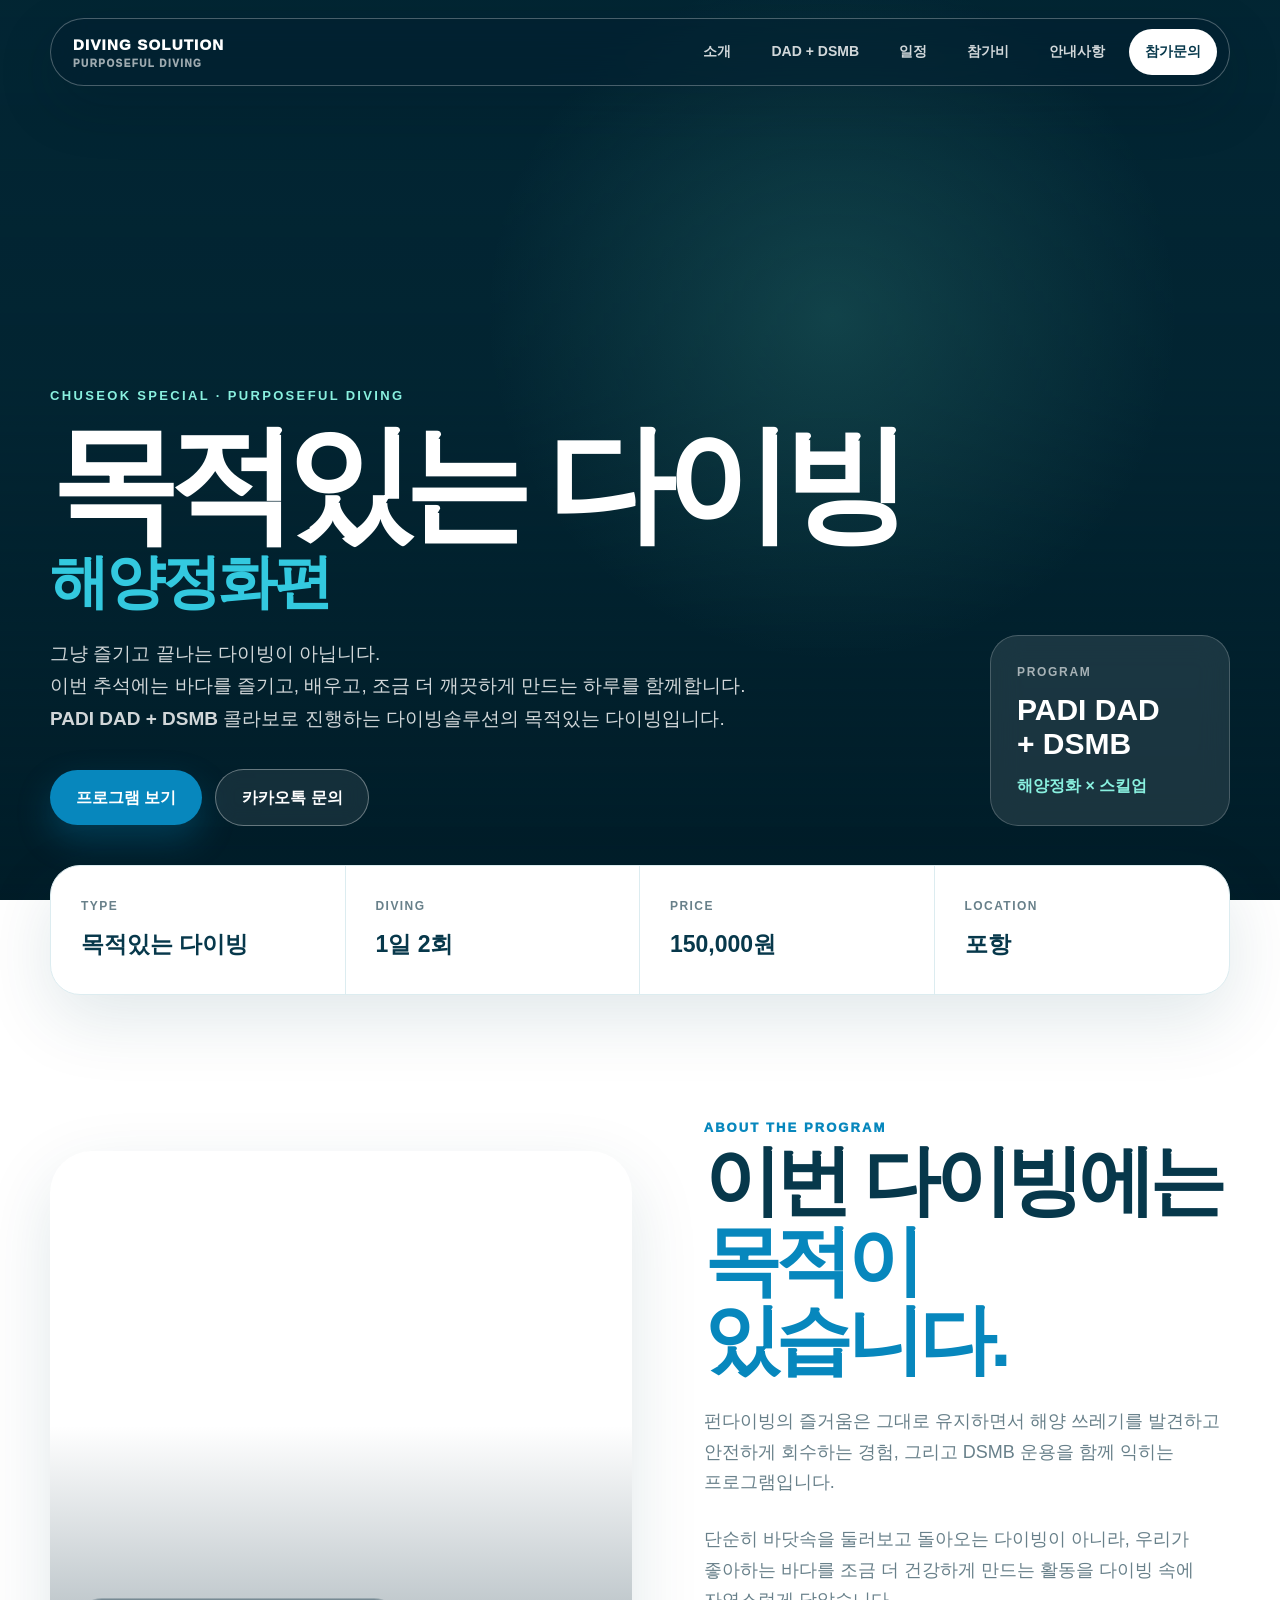
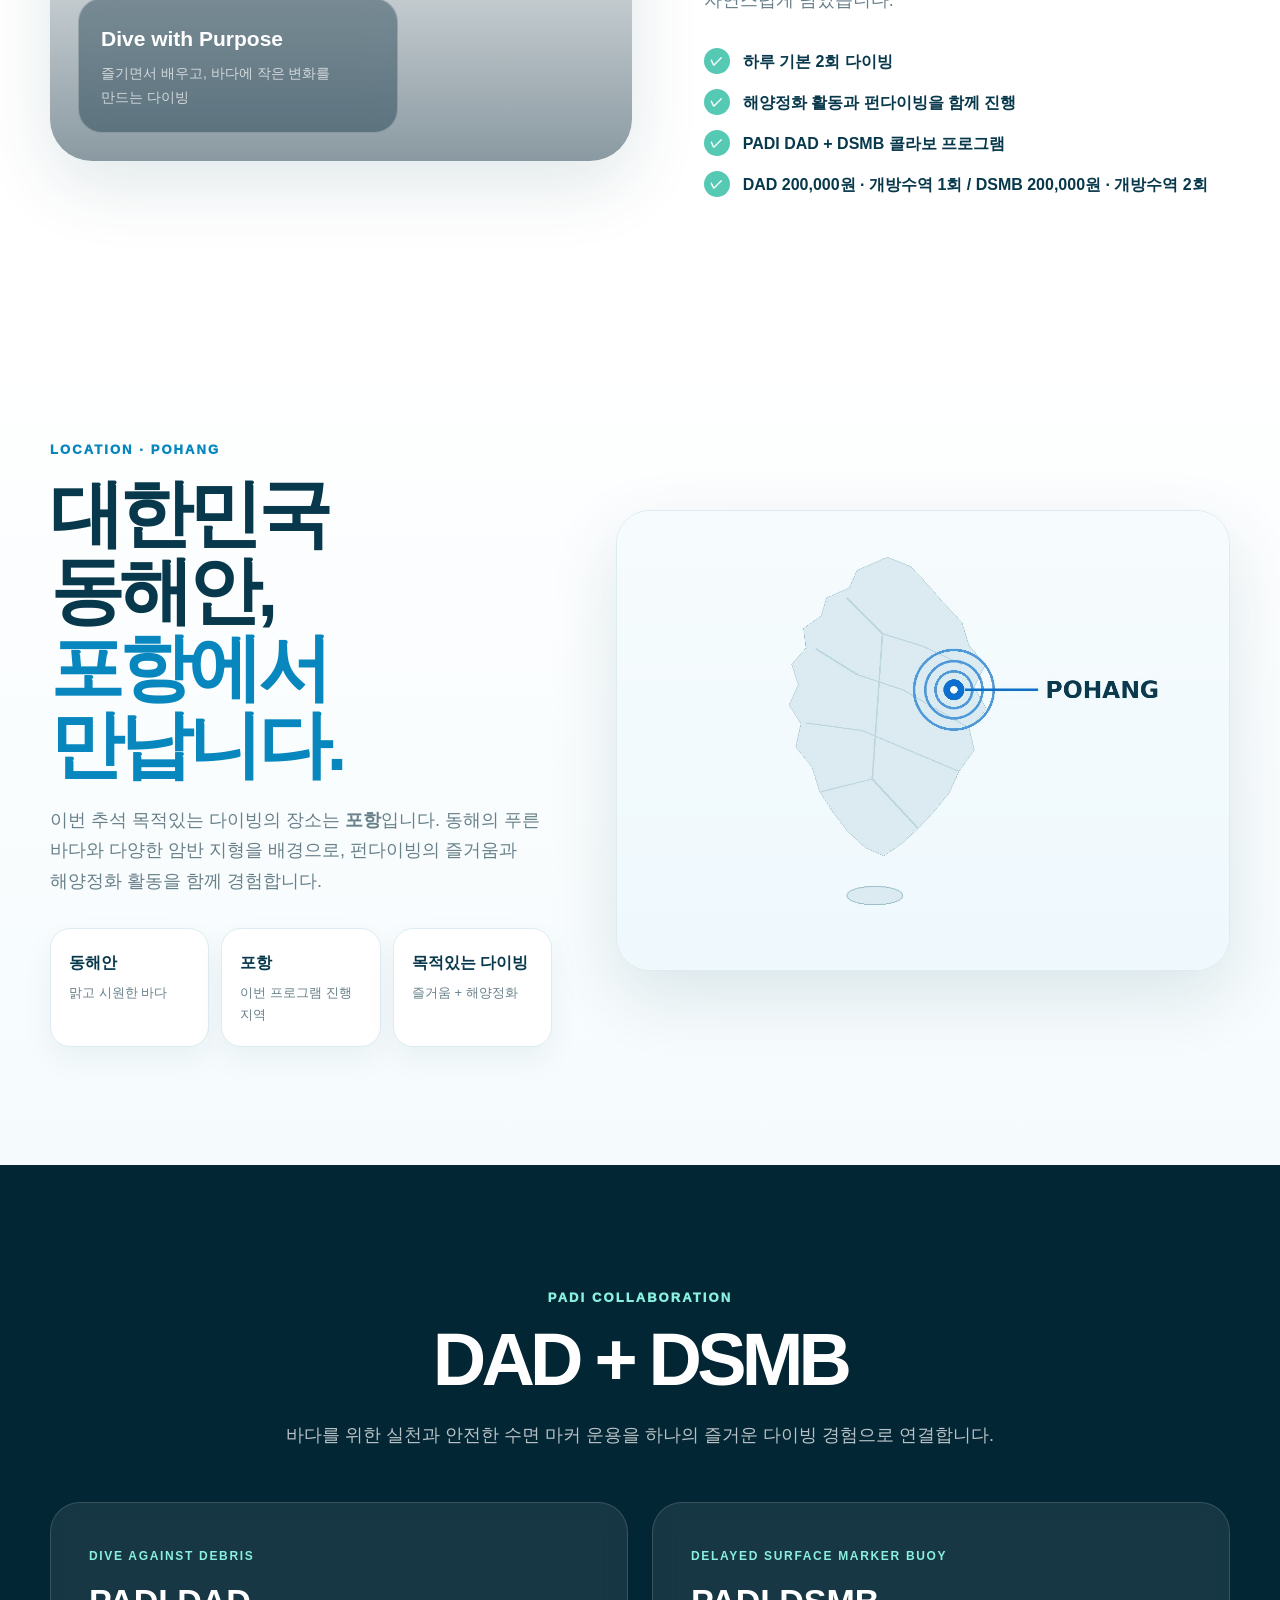
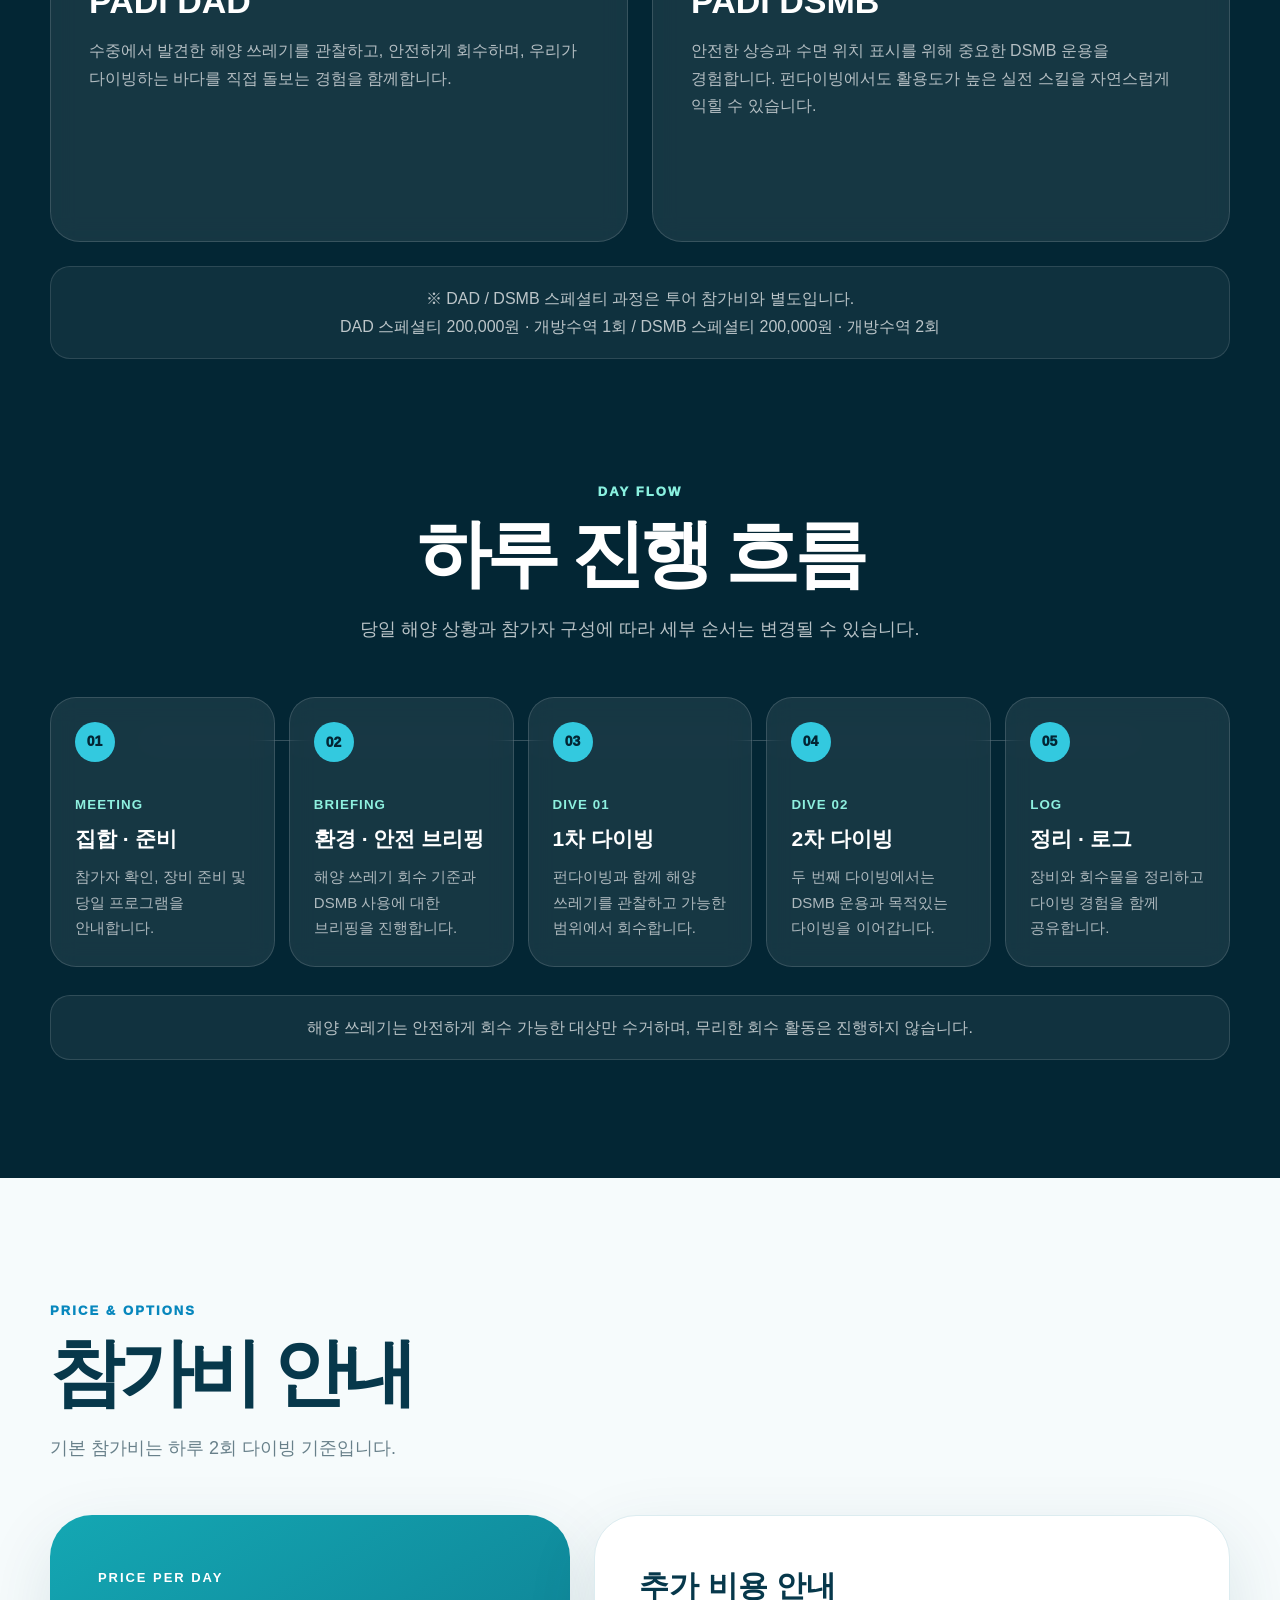
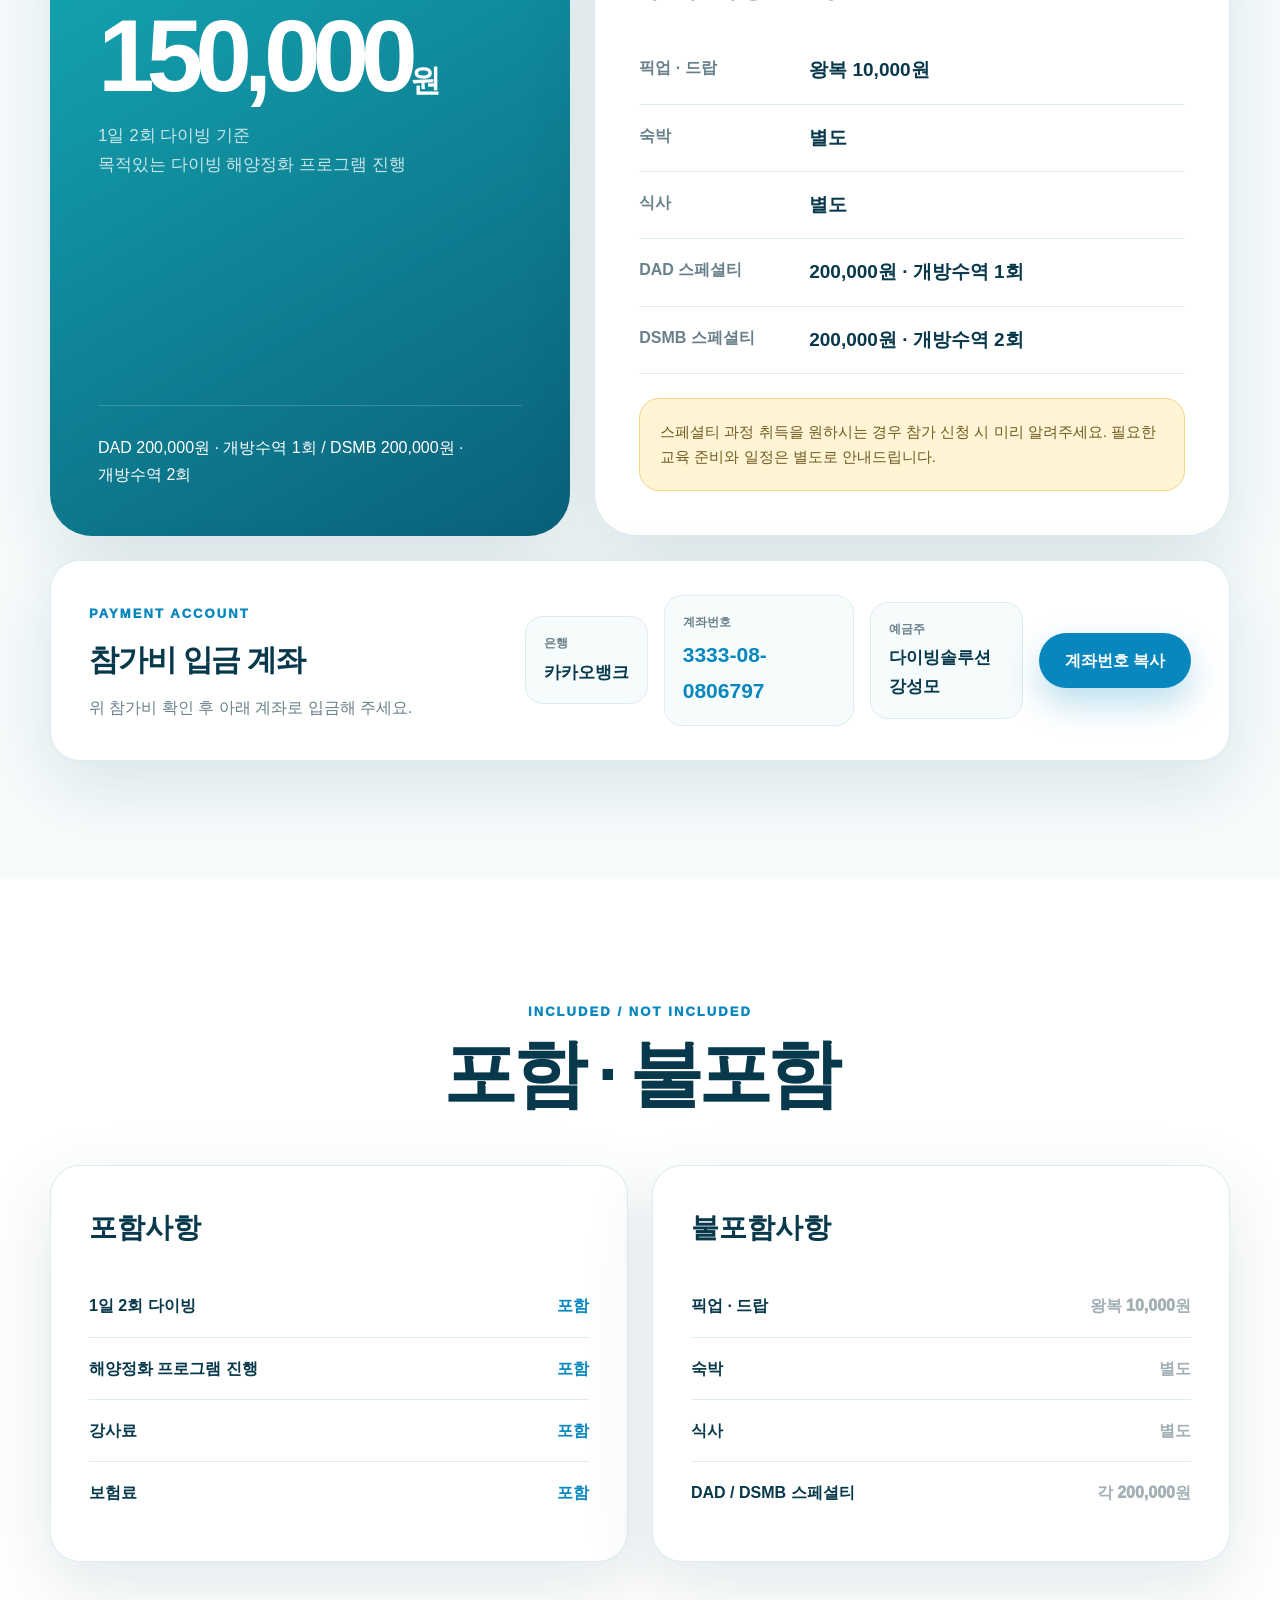
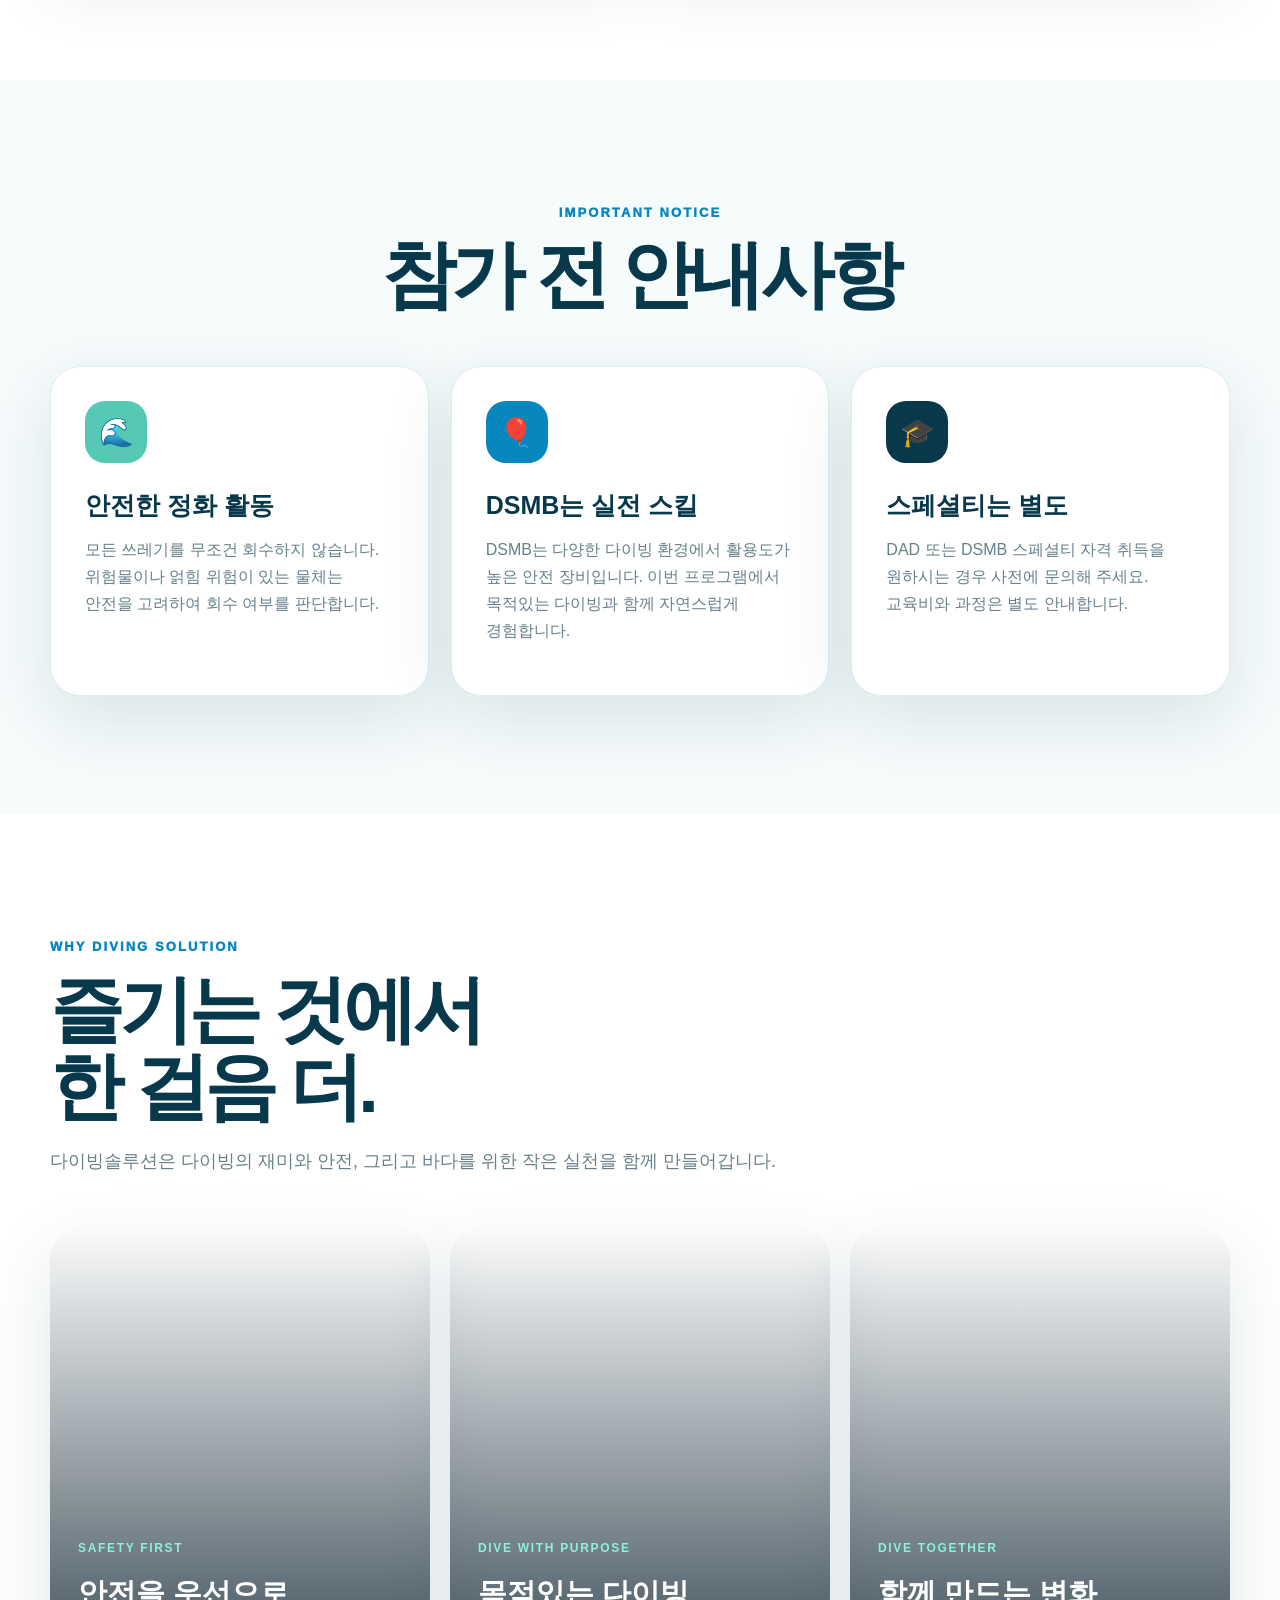
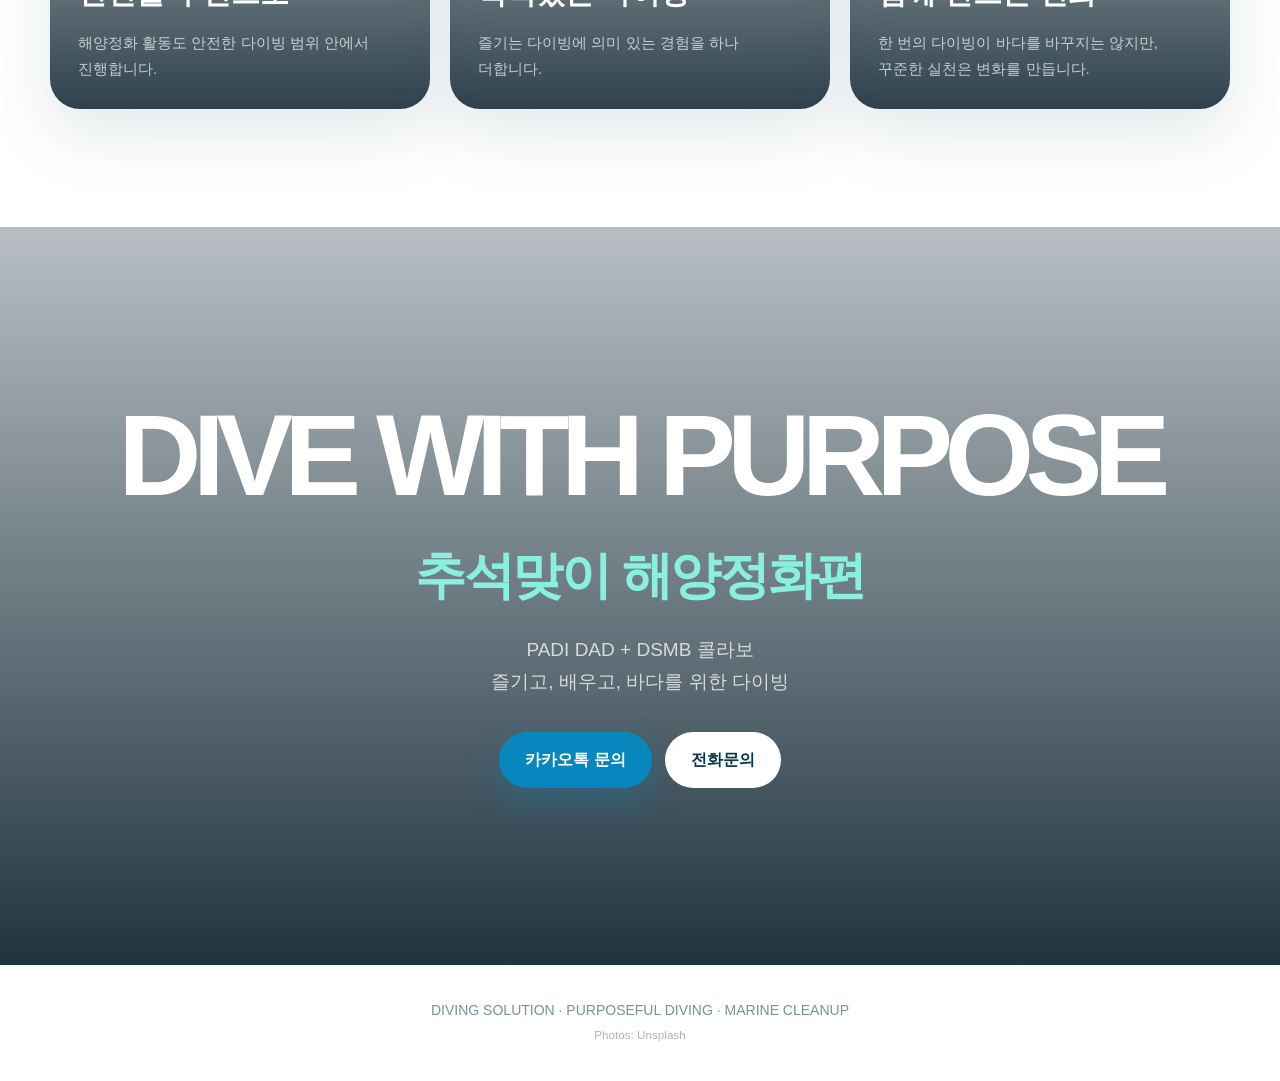
==== commit 029d2859: "Add files via upload" ====
--- a/index.html
+++ b/index.html
@@ -3,13 +3,9 @@
 <head>
   <meta charset="UTF-8" />
   <meta name="viewport" content="width=device-width, initial-scale=1.0" />
-  <meta name="theme-color" content="#073d63" />
-  <title>2026 삼척 다이빙 투어 | 다이빙솔루션</title>
-  <meta name="description" content="2026년 10월 9일~11일 삼척 다이빙 투어. 1일 2회 보트다이빙, 하루 참가비 150,000원." />
-  <meta property="og:title" content="2026 삼척 다이빙 투어 | 다이빙솔루션" />
-  <meta property="og:description" content="푸른 동해, 삼척에서 함께 다이빙. 2026.10.09 - 10.11" />
-  <meta property="og:image" content="images/1.jpg" />
-  <meta property="og:type" content="website" />
+  <meta name="theme-color" content="#07384b" />
+  <meta name="description" content="추석맞이 목적있는 다이빙 해양정화편. PADI DAD + DSMB 콜라보로 즐기는 목적있는 다이빙." />
+  <title>추석맞이 목적있는 다이빙 | 해양정화편 | 다이빙솔루션</title>
   <link rel="stylesheet" href="style.css" />
 </head>
 <body>
@@ -17,250 +13,462 @@
 <header class="site-header">
   <div class="container">
     <nav class="nav-wrap">
-      <a class="brand" href="#top">
+      <a href="#top" class="brand">
         DIVING SOLUTION
-        <small>SAMCHEOK DIVING TOUR</small>
+        <small>PURPOSEFUL DIVING</small>
       </a>
+
       <div class="nav-links" id="navLinks">
-        <a href="#about">삼척</a>
+        <a href="#about">소개</a>
+        <a href="#collab">DAD + DSMB</a>
         <a href="#schedule">일정</a>
-        <a href="#price">비용</a>
-        <a href="#included">포함/불포함</a>
-        <a href="#why">왜 다이빙솔루션?</a>
+        <a href="#price">참가비</a>
+        <a href="#notice">안내사항</a>
         <a href="https://pf.kakao.com/_sxaxmfK/chat" target="_blank" rel="noopener" class="nav-cta">참가문의</a>
       </div>
-      <button class="menu-button" onclick="toggleMenu()" aria-label="메뉴 열기">☰</button>
+
+      <button class="menu-button" type="button" aria-label="메뉴 열기" onclick="toggleMenu()">☰</button>
     </nav>
   </div>
 </header>
 
 <main>
+
   <section class="hero" id="top">
-    <div class="hero-bg"></div>
-    <div class="hero-shade"></div>
-    <div class="container hero-content">
-      <div class="hero-grid">
-        <div>
-          <span class="hero-kicker">2026 EAST SEA DIVING TRIP</span>
-          <h1>SAMCHEOK<span>DIVING TOUR</span></h1>
-          <p>
-            거친 암반 해안과 맑은 동해가 만나는 삼척.<br>
-            가을의 선명한 바다에서 3일간 여유롭게 보트다이빙을 즐깁니다.
-          </p>
-          <div class="actions">
-            <a class="btn primary" href="#schedule">일정 보기</a>
-            <a class="btn glass-btn" href="https://pf.kakao.com/_sxaxmfK/chat" target="_blank" rel="noopener">카카오톡 문의</a>
-          </div>
-        </div>
-        <aside class="date-card">
-          <small>TOUR DATE</small>
-          <strong>2026<br>10.09 — 10.11</strong>
-          <span>금 · 토 · 일</span>
-        </aside>
-      </div>
-    </div>
-  </section>
-
-  <section class="quick">
-    <div class="container quick-grid reveal">
-      <div><span>LOCATION</span><strong>삼척</strong></div>
-      <div><span>DIVING</span><strong>1일 2회</strong></div>
-      <div><span>PRICE</span><strong>150,000원 / 일</strong></div>
-      <div><span>TRANSPORT</span><strong>왕복 20,000원</strong></div>
-    </div>
-  </section>
+    <div class="hero-media"></div>
+
+    <div class="hero-content">
+      <div class="container">
+        <div class="hero-layout">
+          <div>
+            <div class="hero-kicker">CHUSEOK SPECIAL · PURPOSEFUL DIVING</div>
+
+            <h1 class="hero-title">
+              목적있는 다이빙
+              <span>해양정화편</span>
+            </h1>
+
+            <p class="hero-copy">
+              그냥 즐기고 끝나는 다이빙이 아닙니다.<br>
+              이번 추석에는 바다를 즐기고, 배우고, 조금 더 깨끗하게 만드는 하루를 함께합니다.
+              <strong>PADI DAD + DSMB</strong> 콜라보로 진행하는 다이빙솔루션의 목적있는 다이빙입니다.
+            </p>
+
+            <div class="button-row hero-actions">
+              <a href="#collab" class="button button-primary">프로그램 보기</a>
+              <a href="https://pf.kakao.com/_sxaxmfK/chat" target="_blank" rel="noopener" class="button button-outline">카카오톡 문의</a>
+            </div>
+          </div>
+
+          <aside class="hero-badge glass">
+            <span>PROGRAM</span>
+            <strong>PADI DAD<br>+ DSMB</strong>
+            <p>해양정화 × 스킬업</p>
+          </aside>
+        </div>
+      </div>
+    </div>
+  </section>
+
+  <div class="summary-bar">
+    <div class="container">
+      <div class="summary-grid reveal">
+        <div class="summary-item">
+          <span>TYPE</span>
+          <strong>목적있는 다이빙</strong>
+        </div>
+        <div class="summary-item">
+          <span>DIVING</span>
+          <strong>1일 2회</strong>
+        </div>
+        <div class="summary-item">
+          <span>PRICE</span>
+          <strong>150,000원</strong>
+        </div>
+        <div class="summary-item">
+          <span>LOCATION</span>
+          <strong>포항</strong>
+        </div>
+      </div>
+    </div>
+  </div>
 
   <section class="section" id="about">
-    <div class="container intro-grid">
-      <div class="photo-card large reveal">
-        <img src="images/2.jpg" alt="삼척의 바위 해안과 동해">
-        <div class="photo-caption">
-          <strong>Samcheok, Gangwon</strong>
-          <span>바위 해안과 동해가 어우러진 삼척</span>
-        </div>
-      </div>
-      <div class="intro-copy reveal">
-        <span class="eyebrow">ABOUT SAMCHEOK</span>
-        <h2>동해의 푸른색을<br><b>삼척에서 만납니다.</b></h2>
-        <p>
-          삼척은 바위 절벽과 해안 산책로가 이어지는 동해안 특유의 풍경이 돋보이는 지역입니다.
-          바다 위에서는 삼척의 절경을, 수중에서는 동해 특유의 시원하고 선명한 분위기를 경험할 수 있습니다.
+    <div class="container">
+      <div class="intro-grid">
+        <div class="intro-image reveal">
+          <div class="intro-badge glass">
+            <strong>Dive with Purpose</strong>
+            <p>즐기면서 배우고, 바다에 작은 변화를 만드는 다이빙</p>
+          </div>
+        </div>
+
+        <div class="intro-copy reveal">
+          <span class="eyebrow">ABOUT THE PROGRAM</span>
+
+          <h2>
+            이번 다이빙에는<br>
+            <span>목적이 있습니다.</span>
+          </h2>
+
+          <p>
+            펀다이빙의 즐거움은 그대로 유지하면서 해양 쓰레기를 발견하고 안전하게 회수하는 경험,
+            그리고 DSMB 운용을 함께 익히는 프로그램입니다.
+          </p>
+
+          <p>
+            단순히 바닷속을 둘러보고 돌아오는 다이빙이 아니라,
+            우리가 좋아하는 바다를 조금 더 건강하게 만드는 활동을 다이빙 속에 자연스럽게 담았습니다.
+          </p>
+
+          <ul class="intro-list">
+            <li>하루 기본 2회 다이빙</li>
+            <li>해양정화 활동과 펀다이빙을 함께 진행</li>
+            <li>PADI DAD + DSMB 콜라보 프로그램</li>
+            <li>DAD 200,000원 · 개방수역 1회 / DSMB 200,000원 · 개방수역 2회</li>
+          </ul>
+        </div>
+      </div>
+    </div>
+  </section>
+
+  
+<section class="section location-section" id="location">
+  <div class="container">
+    <div class="location-grid">
+      <div class="location-copy reveal">
+        <span class="eyebrow">LOCATION · POHANG</span>
+        <h2 class="section-title">대한민국 동해안,<br><span class="accent">포항에서 만납니다.</span></h2>
+        <p class="section-description">
+          이번 추석 목적있는 다이빙의 장소는 <strong>포항</strong>입니다.
+          동해의 푸른 바다와 다양한 암반 지형을 배경으로,
+          펀다이빙의 즐거움과 해양정화 활동을 함께 경험합니다.
         </p>
-        <div class="mini-grid">
-          <div><strong>ROCKY COAST</strong><span>삼척 특유의 암반 해안</span></div>
-          <div><strong>EAST SEA</strong><span>맑고 시원한 동해</span></div>
-          <div><strong>BOAT DIVING</strong><span>1일 2회 보트다이빙</span></div>
-          <div><strong>3 DAYS</strong><span>원하는 날짜 참가 가능</span></div>
-        </div>
-      </div>
-    </div>
-  </section>
-
-  <section class="section dark" id="schedule">
-    <div class="container">
-      <div class="heading center reveal">
-        <span class="eyebrow light">3 DAY SCHEDULE</span>
-        <h2>삼척 3일 일정</h2>
-        <p>각 날짜는 동일한 기본 흐름으로 운영하며, 해양 상황에 따라 출항 시간과 포인트는 변경될 수 있습니다.</p>
-      </div>
-
-      <div class="schedule-grid">
-        <article class="day reveal">
-          <span>DAY 1 · 10/09 FRI</span>
-          <h3>첫 번째 삼척 바다</h3>
-          <ul>
-            <li><b>08:00</b> 집결 · 장비 체크</li>
-            <li><b>09:00</b> 보트 출항</li>
-            <li><b>10:00</b> 1차 다이빙</li>
-            <li><b>11:30</b> 2차 다이빙</li>
-            <li><b>13:00</b> 장비 정리 · 로그북 · 식사</li>
-            <li><b>14:00</b> 당일 일정 종료</li>
-          </ul>
-        </article>
-        <article class="day reveal">
-          <span>DAY 2 · 10/10 SAT</span>
-          <h3>가을 동해를 깊게</h3>
-          <ul>
-            <li><b>08:00</b> 집결 · 장비 체크</li>
-            <li><b>09:00</b> 보트 출항</li>
-            <li><b>10:00</b> 1차 다이빙</li>
-            <li><b>11:30</b> 2차 다이빙</li>
-            <li><b>13:00</b> 장비 정리 · 로그북 · 식사</li>
-            <li><b>14:00</b> 자유시간</li>
-          </ul>
-        </article>
-        <article class="day reveal">
-          <span>DAY 3 · 10/11 SUN</span>
-          <h3>마지막 두 번의 다이빙</h3>
-          <ul>
-            <li><b>08:00</b> 집결 · 장비 체크</li>
-            <li><b>09:00</b> 보트 출항</li>
-            <li><b>10:00</b> 1차 다이빙</li>
-            <li><b>11:30</b> 2차 다이빙</li>
-            <li><b>13:00</b> 장비 정리 · 로그북 · 식사</li>
-            <li><b>14:00</b> 전체 일정 종료</li>
-          </ul>
-        </article>
-      </div>
-      <div class="note reveal">※ 참가 신청 완료 후 정확한 집합 장소와 준비사항은 별도의 단체 카카오톡방에서 안내합니다.</div>
-    </div>
-  </section>
-
-  <section class="section soft" id="price">
-    <div class="container">
-      <div class="heading reveal">
-        <span class="eyebrow">PRICE & PAYMENT</span>
-        <h2>참가비 안내</h2>
-      </div>
-
-      <div class="price-grid">
-        <article class="price reveal">
-          <small>1 DAY · 2 BOAT DIVES</small>
-          <strong>150,000<em>원</em></strong>
-          <p>보트다이빙 2회 · 강사료 · 보험료 포함</p>
-          <hr>
-          <span>3일 전 일정 참가 또는 원하는 날짜 하루 단위 참가 가능</span>
-        </article>
-
-        <article class="payment reveal">
+        <div class="location-points">
+          <div><strong>동해안</strong><span>맑고 시원한 바다</span></div>
+          <div><strong>포항</strong><span>이번 프로그램 진행 지역</span></div>
+          <div><strong>목적있는 다이빙</strong><span>즐거움 + 해양정화</span></div>
+        </div>
+      </div>
+
+      <div class="location-map reveal">
+        <img src="images/korea-pohang-map.jpg" alt="대한민국 지도에서 포항 위치를 표시한 이미지">
+      </div>
+    </div>
+  </div>
+</section>
+
+<section class="section section-dark" id="collab">
+    <div class="container">
+      <div class="section-heading center reveal">
+        <span class="eyebrow light">PADI COLLABORATION</span>
+        <h2 class="section-title">DAD + DSMB</h2>
+        <p class="section-description">
+          바다를 위한 실천과 안전한 수면 마커 운용을 하나의 즐거운 다이빙 경험으로 연결합니다.
+        </p>
+      </div>
+
+      <div class="collab-grid">
+        <article class="collab-card reveal">
+          <span>DIVE AGAINST DEBRIS</span>
+          <h3>PADI DAD</h3>
+          <p>
+            수중에서 발견한 해양 쓰레기를 관찰하고, 안전하게 회수하며,
+            우리가 다이빙하는 바다를 직접 돌보는 경험을 함께합니다.
+          </p>
+        </article>
+
+        <article class="collab-card reveal">
+          <span>DELAYED SURFACE MARKER BUOY</span>
+          <h3>PADI DSMB</h3>
+          <p>
+            안전한 상승과 수면 위치 표시를 위해 중요한 DSMB 운용을 경험합니다.
+            펀다이빙에서도 활용도가 높은 실전 스킬을 자연스럽게 익힐 수 있습니다.
+          </p>
+        </article>
+      </div>
+
+      <div class="collab-note reveal">
+        ※ DAD / DSMB 스페셜티 과정은 투어 참가비와 별도입니다.<br>
+        DAD 스페셜티 200,000원 · 개방수역 1회 / DSMB 스페셜티 200,000원 · 개방수역 2회
+      </div>
+    </div>
+  </section>
+
+  <section class="section section-dark schedule-section" id="schedule">
+    <div class="container">
+      <div class="section-heading center reveal">
+        <span class="eyebrow light">DAY FLOW</span>
+        <h2 class="section-title">하루 진행 흐름</h2>
+        <p class="section-description">
+          당일 해양 상황과 참가자 구성에 따라 세부 순서는 변경될 수 있습니다.
+        </p>
+      </div>
+
+      <div class="timeline">
+        <article class="timeline-card reveal">
+          <div class="timeline-dot">01</div>
+          <small>MEETING</small>
+          <h3>집합 · 준비</h3>
+          <p>참가자 확인, 장비 준비 및 당일 프로그램을 안내합니다.</p>
+        </article>
+
+        <article class="timeline-card reveal">
+          <div class="timeline-dot">02</div>
+          <small>BRIEFING</small>
+          <h3>환경 · 안전 브리핑</h3>
+          <p>해양 쓰레기 회수 기준과 DSMB 사용에 대한 브리핑을 진행합니다.</p>
+        </article>
+
+        <article class="timeline-card reveal">
+          <div class="timeline-dot">03</div>
+          <small>DIVE 01</small>
+          <h3>1차 다이빙</h3>
+          <p>펀다이빙과 함께 해양 쓰레기를 관찰하고 가능한 범위에서 회수합니다.</p>
+        </article>
+
+        <article class="timeline-card reveal">
+          <div class="timeline-dot">04</div>
+          <small>DIVE 02</small>
+          <h3>2차 다이빙</h3>
+          <p>두 번째 다이빙에서는 DSMB 운용과 목적있는 다이빙을 이어갑니다.</p>
+        </article>
+
+        <article class="timeline-card reveal">
+          <div class="timeline-dot">05</div>
+          <small>LOG</small>
+          <h3>정리 · 로그</h3>
+          <p>장비와 회수물을 정리하고 다이빙 경험을 함께 공유합니다.</p>
+        </article>
+      </div>
+
+      <div class="schedule-note reveal">
+        해양 쓰레기는 안전하게 회수 가능한 대상만 수거하며, 무리한 회수 활동은 진행하지 않습니다.
+      </div>
+    </div>
+  </section>
+
+  <section class="section section-soft" id="price">
+    <div class="container">
+      <div class="section-heading reveal">
+        <span class="eyebrow">PRICE & OPTIONS</span>
+        <h2 class="section-title">참가비 안내</h2>
+        <p class="section-description">기본 참가비는 하루 2회 다이빙 기준입니다.</p>
+      </div>
+
+      <div class="price-layout">
+        <article class="price-main reveal">
+          <div>
+            <span>PRICE PER DAY</span>
+            <strong>150,000<small>원</small></strong>
+            <p>
+              1일 2회 다이빙 기준<br>
+              목적있는 다이빙 해양정화 프로그램 진행
+            </p>
+          </div>
+
+          <div class="price-main-bottom">
+            DAD 200,000원 · 개방수역 1회 / DSMB 200,000원 · 개방수역 2회
+          </div>
+        </article>
+
+        <article class="detail-card reveal">
+          <h3>추가 비용 안내</h3>
+
+          <div class="detail-list">
+            <div class="detail-row">
+              <span>픽업 · 드랍</span>
+              <strong>왕복 10,000원</strong>
+            </div>
+            <div class="detail-row">
+              <span>숙박</span>
+              <strong>별도</strong>
+            </div>
+            <div class="detail-row">
+              <span>식사</span>
+              <strong>별도</strong>
+            </div>
+            <div class="detail-row">
+              <span>DAD 스페셜티</span>
+              <strong>200,000원 · 개방수역 1회</strong>
+            </div>
+            <div class="detail-row">
+              <span>DSMB 스페셜티</span>
+              <strong>200,000원 · 개방수역 2회</strong>
+            </div>
+          </div>
+
+          <div class="payment-note">
+            스페셜티 과정 취득을 원하시는 경우 참가 신청 시 미리 알려주세요.
+            필요한 교육 준비와 일정은 별도로 안내드립니다.
+          </div>
+        </article>
+      </div>
+
+      <div class="account-only reveal">
+        <div class="account-only-head">
+          <span class="eyebrow">PAYMENT ACCOUNT</span>
           <h3>참가비 입금 계좌</h3>
-          <div class="pay-row"><span>은행</span><strong>카카오뱅크</strong></div>
-          <div class="pay-row"><span>계좌번호</span><strong class="account">3333-08-0806797</strong></div>
-          <div class="pay-row"><span>예금주</span><strong>다이빙솔루션 강성모</strong></div>
-          <button class="btn primary copy" onclick="copyAccountNumber(this)">계좌번호 복사</button>
-          <div class="yellow">차량 이용 시 왕복 교통비 <b>20,000원</b>이 추가됩니다.</div>
-        </article>
-      </div>
-    </div>
-  </section>
-
-  <section class="section" id="included">
-    <div class="container">
-      <div class="heading center reveal">
+          <p>위 참가비 확인 후 아래 계좌로 입금해 주세요.</p>
+        </div>
+
+        <div class="account-only-details">
+          <div>
+            <span>은행</span>
+            <strong>카카오뱅크</strong>
+          </div>
+          <div>
+            <span>계좌번호</span>
+            <strong class="account-number">3333-08-0806797</strong>
+          </div>
+          <div>
+            <span>예금주</span>
+            <strong>다이빙솔루션 강성모</strong>
+          </div>
+          <button type="button" class="button button-primary account-copy-btn" onclick="copyAccountNumber(this)">
+            계좌번호 복사
+          </button>
+        </div>
+      </div>
+    </div>
+  </section>
+
+  <section class="section">
+    <div class="container">
+      <div class="section-heading center reveal">
         <span class="eyebrow">INCLUDED / NOT INCLUDED</span>
-        <h2>포함 · 불포함</h2>
-      </div>
-      <div class="include-grid">
-        <article class="include reveal">
+        <h2 class="section-title">포함 · 불포함</h2>
+      </div>
+
+      <div class="included-grid">
+        <article class="included-card reveal">
           <h3>포함사항</h3>
-          <div><span>보트다이빙 2회</span><b>포함</b></div>
-          <div><span>강사료</span><b>포함</b></div>
-          <div><span>보험료</span><b>포함</b></div>
-        </article>
-        <article class="include reveal">
+          <div class="included-list">
+            <div class="included-row"><strong>1일 2회 다이빙</strong><span class="status-in">포함</span></div>
+            <div class="included-row"><strong>해양정화 프로그램 진행</strong><span class="status-in">포함</span></div>
+            <div class="included-row"><strong>강사료</strong><span class="status-in">포함</span></div>
+            <div class="included-row"><strong>보험료</strong><span class="status-in">포함</span></div>
+          </div>
+        </article>
+
+        <article class="included-card reveal">
           <h3>불포함사항</h3>
-          <div><span>왕복 차량</span><b class="out">20,000원</b></div>
-          <div><span>숙박</span><b class="out">별도</b></div>
-          <div><span>식사</span><b class="out">별도</b></div>
-          <div><span>장비 대여</span><b class="out">별도</b></div>
-          <div><span>개인경비</span><b class="out">별도</b></div>
-          <div><span>교육</span><b class="out">별도 문의</b></div>
-        </article>
-      </div>
-    </div>
-  </section>
-
-  <section class="section soft padi-section">
-    <div class="container padi-grid">
-      <div class="padi-copy reveal">
-        <span class="eyebrow">PADI INSTRUCTOR LED</span>
-        <h2>즐거운 투어도<br><b>안전은 기본.</b></h2>
-        <p>
-          경험 있는 PADI 강사가 직접 진행하며, 다이빙 전 브리핑부터 수중 진행까지
-          참가자 컨디션과 해양 상황을 확인하며 운영합니다.
+          <div class="included-list">
+            <div class="included-row"><strong>픽업 · 드랍</strong><span class="status-out">왕복 10,000원</span></div>
+            <div class="included-row"><strong>숙박</strong><span class="status-out">별도</span></div>
+            <div class="included-row"><strong>식사</strong><span class="status-out">별도</span></div>
+            <div class="included-row"><strong>DAD / DSMB 스페셜티</strong><span class="status-out">각 200,000원</span></div>
+          </div>
+        </article>
+      </div>
+    </div>
+  </section>
+
+  <section class="section section-soft" id="notice">
+    <div class="container">
+      <div class="section-heading center reveal">
+        <span class="eyebrow">IMPORTANT NOTICE</span>
+        <h2 class="section-title">참가 전 안내사항</h2>
+      </div>
+
+      <div class="notice-grid">
+        <article class="notice-card reveal">
+          <div class="notice-icon">🌊</div>
+          <h3>안전한 정화 활동</h3>
+          <p>
+            모든 쓰레기를 무조건 회수하지 않습니다.
+            위험물이나 얽힘 위험이 있는 물체는 안전을 고려하여 회수 여부를 판단합니다.
+          </p>
+        </article>
+
+        <article class="notice-card reveal">
+          <div class="notice-icon">🎈</div>
+          <h3>DSMB는 실전 스킬</h3>
+          <p>
+            DSMB는 다양한 다이빙 환경에서 활용도가 높은 안전 장비입니다.
+            이번 프로그램에서 목적있는 다이빙과 함께 자연스럽게 경험합니다.
+          </p>
+        </article>
+
+        <article class="notice-card reveal">
+          <div class="notice-icon">🎓</div>
+          <h3>스페셜티는 별도</h3>
+          <p>
+            DAD 또는 DSMB 스페셜티 자격 취득을 원하시는 경우 사전에 문의해 주세요.
+            교육비와 과정은 별도 안내합니다.
+          </p>
+        </article>
+      </div>
+    </div>
+  </section>
+
+  <section class="section">
+    <div class="container">
+      <div class="section-heading reveal">
+        <span class="eyebrow">WHY DIVING SOLUTION</span>
+        <h2 class="section-title">즐기는 것에서<br>한 걸음 더.</h2>
+        <p class="section-description">
+          다이빙솔루션은 다이빙의 재미와 안전, 그리고 바다를 위한 작은 실천을 함께 만들어갑니다.
         </p>
-        <div class="padi-tags">
-          <span>Safety First</span><span>Small Group</span><span>Instructor Led</span>
-        </div>
-      </div>
-      <div class="padi-images reveal">
-        <img src="images/3.jpg" alt="PADI 보트 다이빙 이미지">
-        <img src="images/4.jpg" alt="스쿠버 다이버 교육 및 보트다이빙 이미지">
-      </div>
-    </div>
-  </section>
-
-  <section class="section" id="why">
-    <div class="container">
-      <div class="heading reveal">
-        <span class="eyebrow">WHY DIVING SOLUTION</span>
-        <h2>삼척 바다에만<br>집중할 수 있도록.</h2>
-      </div>
+      </div>
+
       <div class="why-grid">
-        <article class="why reveal"><span>01</span><h3>소규모 운영</h3><p>각 다이버의 경험과 컨디션을 확인하며 여유롭게 진행합니다.</p></article>
-        <article class="why reveal"><span>02</span><h3>안전 우선</h3><p>무리한 출항보다 당일 해황에 맞는 안전한 다이빙을 우선합니다.</p></article>
-        <article class="why reveal"><span>03</span><h3>PADI 강사 직접 진행</h3><p>브리핑부터 수중 진행까지 경험 있는 강사가 함께합니다.</p></article>
-        <article class="why reveal"><span>04</span><h3>교육 별도 문의</h3><p>추가 교육이 필요한 경우 투어 신청 전에 편하게 문의해 주세요.</p></article>
-      </div>
-    </div>
-  </section>
-
-  <section class="gallery">
-    <div class="container">
-      <div class="gallery-grid reveal">
-        <img src="images/1.jpg" alt="삼척 해안">
-        <img src="images/5.jpg" alt="보트다이빙">
-        <img src="images/2.jpg" alt="삼척 바위 해안">
-      </div>
-    </div>
-  </section>
-
-  <section class="final">
-    <div class="container final-inner reveal">
-      <span>2026.10.09 — 10.11</span>
-      <h2>DIVE INTO<br><b>SAMCHEOK</b></h2>
-      <p>푸른 동해, 삼척에서 함께 다이빙합니다.</p>
-      <div class="actions center-actions">
-        <a class="btn primary" href="https://pf.kakao.com/_sxaxmfK/chat" target="_blank" rel="noopener">카카오톡 문의</a>
-        <a class="btn white" href="tel:01098796365">전화문의</a>
-      </div>
-    </div>
-  </section>
+        <article class="why-card reveal">
+          <div class="why-content">
+            <span>SAFETY FIRST</span>
+            <h3>안전을 우선으로</h3>
+            <p>해양정화 활동도 안전한 다이빙 범위 안에서 진행합니다.</p>
+          </div>
+        </article>
+
+        <article class="why-card reveal">
+          <div class="why-content">
+            <span>DIVE WITH PURPOSE</span>
+            <h3>목적있는 다이빙</h3>
+            <p>즐기는 다이빙에 의미 있는 경험을 하나 더합니다.</p>
+          </div>
+        </article>
+
+        <article class="why-card reveal">
+          <div class="why-content">
+            <span>DIVE TOGETHER</span>
+            <h3>함께 만드는 변화</h3>
+            <p>한 번의 다이빙이 바다를 바꾸지는 않지만, 꾸준한 실천은 변화를 만듭니다.</p>
+          </div>
+        </article>
+      </div>
+    </div>
+  </section>
+
+  <section class="final-cta">
+    <div class="container final-content reveal">
+      <h2 class="final-title">
+        DIVE WITH PURPOSE
+        <span class="final-subtitle">추석맞이 해양정화편</span>
+      </h2>
+
+      <p>
+        PADI DAD + DSMB 콜라보<br>
+        즐기고, 배우고, 바다를 위한 다이빙
+      </p>
+
+      <div class="button-row">
+        <a href="https://pf.kakao.com/_sxaxmfK/chat" target="_blank" rel="noopener" class="button button-primary">카카오톡 문의</a>
+        <a href="tel:01098796365" class="button button-light">전화문의</a>
+      </div>
+    </div>
+  </section>
+
 </main>
 
-<a class="floating" href="https://pf.kakao.com/_sxaxmfK/chat" target="_blank" rel="noopener">카카오톡 참가문의</a>
-
-<footer>DIVING SOLUTION · 2026 SAMCHEOK DIVING TOUR</footer>
+<a href="https://pf.kakao.com/_sxaxmfK/chat" target="_blank" rel="noopener" class="floating-contact">
+  카카오톡 참가문의
+</a>
+
+<footer>
+  DIVING SOLUTION · PURPOSEFUL DIVING · MARINE CLEANUP<br><small style="opacity:.65">Photos: Unsplash</small>
+</footer>
+
 <script src="script.js"></script>
 </body>
 </html>
--- a/style.css
+++ b/style.css
@@ -1,44 +1,403 @@
 
 :root{
-  --navy:#063650;--deep:#03283c;--blue:#0786c5;--cyan:#36c8e8;--text:#153847;
-  --muted:#6c8089;--line:#dcebf0;--soft:#f5fafc;--white:#fff;
-  --shadow:0 25px 70px rgba(3,50,72,.12)
-}
-*{box-sizing:border-box;margin:0;padding:0}
+  --navy:#07384b; --deep:#032634; --blue:#0787bd; --cyan:#33c9df; --mint:#55c9b4;
+  --surface:#f6fbfc; --white:#ffffff; --text:#15333f; --muted:#68808a; --line:#dcecf0;
+  --yellow:#fff4d4; --yellow-line:#f5d584; --shadow:0 24px 70px rgba(5,62,80,.12);
+  --radius-xl:42px; --radius-lg:30px;
+}
+*{margin:0;padding:0;box-sizing:border-box}
 html{scroll-behavior:smooth}
-body{font-family:-apple-system,BlinkMacSystemFont,"Pretendard","Noto Sans KR",sans-serif;color:var(--text);line-height:1.7;word-break:keep-all;overflow-x:hidden}
-a{text-decoration:none;color:inherit}.container{width:min(1180px,calc(100% - 40px));margin:auto}
+body{
+  font-family:-apple-system,BlinkMacSystemFont,"Pretendard","Noto Sans KR",sans-serif;
+  color:var(--text);background:#fff;line-height:1.7;word-break:keep-all;overflow-x:hidden
+}
+a{color:inherit;text-decoration:none}
+button{font:inherit}
+.container{width:min(1180px,calc(100% - 40px));margin:0 auto}
+.section{padding:118px 0}
+.section-soft{background:var(--surface)}
+.section-dark{color:#fff;background:var(--deep)}
+.eyebrow{display:inline-block;color:var(--blue);font-size:13px;font-weight:950;letter-spacing:.16em}
+.eyebrow.light{color:#89f0df}
+.section-heading{max-width:850px;margin-bottom:52px}
+.section-heading.center{margin-left:auto;margin-right:auto;text-align:center}
+.section-title{margin-top:12px;color:var(--navy);font-size:clamp(42px,6vw,74px);line-height:1.04;letter-spacing:-.065em}
+.section-dark .section-title{color:#fff}
+.section-description{margin-top:21px;color:var(--muted);font-size:18px}
+.section-dark .section-description{color:rgba(255,255,255,.72)}
+.button-row{display:flex;align-items:center;flex-wrap:wrap;gap:13px}
+.button{
+  display:inline-flex;align-items:center;justify-content:center;min-height:54px;padding:14px 26px;border:0;
+  border-radius:999px;font-weight:900;cursor:pointer;transition:.25s ease
+}
+.button:hover{transform:translateY(-3px)}
+.button-primary{color:#fff;background:var(--blue);box-shadow:0 15px 34px rgba(7,135,189,.28)}
+.button-light{color:var(--navy);background:#fff}
+.button-outline{color:#fff;border:1px solid rgba(255,255,255,.35);background:rgba(255,255,255,.08);backdrop-filter:blur(10px)}
+.glass{backdrop-filter:blur(15px);-webkit-backdrop-filter:blur(15px)}
+
 .site-header{position:fixed;top:18px;left:0;right:0;z-index:1000;pointer-events:none}
-.nav-wrap{min-height:68px;padding:9px 12px 9px 22px;border-radius:999px;display:flex;justify-content:space-between;align-items:center;background:rgba(2,37,56,.66);border:1px solid rgba(255,255,255,.25);backdrop-filter:blur(18px);pointer-events:auto}
-.brand{font-size:15px;font-weight:950;letter-spacing:.08em;color:#fff}.brand small{display:block;font-size:10px;color:rgba(255,255,255,.6)}
-.nav-links{display:flex;gap:7px;align-items:center}.nav-links a{padding:10px 14px;border-radius:999px;color:rgba(255,255,255,.82);font-size:14px;font-weight:800}.nav-links a:hover{background:rgba(255,255,255,.1);color:#fff}.nav-links .nav-cta{background:#fff;color:var(--navy)}
-.menu-button{display:none;border:0;background:rgba(255,255,255,.12);color:#fff;width:46px;height:46px;border-radius:50%}
-.hero{min-height:100svh;position:relative;display:flex;align-items:flex-end;overflow:hidden;color:#fff;background:var(--deep)}
-.hero-bg{position:absolute;inset:0;background:url("images/1.jpg") center/cover no-repeat;transform:scale(1.06);animation:zoom 12s ease-out forwards}
-.hero-shade{position:absolute;inset:0;background:linear-gradient(180deg,rgba(0,22,33,.08),rgba(0,30,45,.28) 45%,rgba(0,24,37,.88))}
-@keyframes zoom{to{transform:scale(1)}}.hero-content{position:relative;z-index:2;padding:190px 0 75px}
-.hero-grid{display:grid;grid-template-columns:1fr auto;gap:50px;align-items:end}.hero-kicker{font-size:13px;letter-spacing:.18em;font-weight:900;color:#78e2fa}
-.hero h1{font-size:clamp(62px,10vw,132px);line-height:.84;letter-spacing:-.085em;margin-top:20px}.hero h1 span{display:block;color:var(--cyan);font-size:.48em;margin-top:20px}
-.hero p{max-width:680px;margin-top:28px;color:rgba(255,255,255,.82);font-size:19px}.date-card{min-width:240px;padding:27px;border-radius:28px;background:rgba(255,255,255,.1);border:1px solid rgba(255,255,255,.2);backdrop-filter:blur(15px)}
-.date-card small{display:block;color:rgba(255,255,255,.62);font-weight:900;letter-spacing:.12em}.date-card strong{display:block;font-size:27px;line-height:1.2;margin-top:10px}.date-card span{display:block;color:#76e0f8;font-weight:900;margin-top:8px}
-.actions{display:flex;gap:12px;flex-wrap:wrap;margin-top:32px}.btn{display:inline-flex;align-items:center;justify-content:center;min-height:54px;padding:14px 25px;border:0;border-radius:999px;font-weight:900;cursor:pointer}.primary{background:var(--blue);color:#fff}.glass-btn{color:#fff;border:1px solid rgba(255,255,255,.32);background:rgba(255,255,255,.08)}.white{background:#fff;color:var(--navy)}
-.quick{position:relative;z-index:5;margin-top:-35px}.quick-grid{display:grid;grid-template-columns:repeat(4,1fr);border:1px solid var(--line);background:#fff;border-radius:30px;overflow:hidden;box-shadow:var(--shadow)}
-.quick-grid>div{padding:28px;border-right:1px solid var(--line)}.quick-grid>div:last-child{border-right:0}.quick span{display:block;font-size:12px;color:var(--muted);font-weight:900;letter-spacing:.12em}.quick strong{display:block;color:var(--navy);font-size:22px;margin-top:7px}
-.section{padding:115px 0}.soft{background:var(--soft)}.dark{background:var(--deep);color:#fff}.eyebrow{font-size:13px;font-weight:950;color:var(--blue);letter-spacing:.15em}.light{color:#76e0f8}.heading{max-width:850px;margin-bottom:48px}.center{text-align:center;margin-left:auto;margin-right:auto}
-.heading h2,.intro-copy h2,.padi-copy h2{font-size:clamp(42px,6vw,72px);line-height:1.04;letter-spacing:-.065em;color:var(--navy);margin-top:11px}.dark .heading h2{color:#fff}.heading p{color:var(--muted);font-size:18px;margin-top:17px}.dark .heading p{color:rgba(255,255,255,.7)}
-.intro-grid{display:grid;grid-template-columns:1.05fr .95fr;gap:70px;align-items:center}.photo-card{position:relative;border-radius:38px;overflow:hidden;box-shadow:var(--shadow)}.photo-card img{width:100%;height:610px;object-fit:cover;display:block}.photo-caption{position:absolute;left:25px;right:25px;bottom:25px;padding:20px;border-radius:20px;background:rgba(2,39,59,.5);backdrop-filter:blur(12px);color:#fff}.photo-caption strong{display:block;font-size:20px}.photo-caption span{font-size:14px;color:rgba(255,255,255,.7)}
-.intro-copy h2 b,.padi-copy h2 b{color:var(--blue)}.intro-copy>p,.padi-copy>p{margin-top:24px;color:var(--muted);font-size:18px}
-.mini-grid{display:grid;grid-template-columns:1fr 1fr;gap:12px;margin-top:28px}.mini-grid div{padding:18px;border:1px solid var(--line);border-radius:18px;background:#fff}.mini-grid strong{display:block;color:var(--blue);font-size:12px}.mini-grid span{display:block;margin-top:5px;font-weight:800;color:var(--navy)}
-.schedule-grid{display:grid;grid-template-columns:repeat(3,1fr);gap:20px}.day{padding:30px;border-radius:26px;border:1px solid rgba(255,255,255,.14);background:rgba(255,255,255,.07)}.day>span{color:#78e3fa;font-size:12px;font-weight:950;letter-spacing:.08em}.day h3{margin-top:10px;font-size:24px}.day ul{list-style:none;margin-top:21px;display:grid;gap:10px;color:rgba(255,255,255,.72)}.day b{display:inline-block;min-width:55px;color:#7be1f6}.note{margin-top:24px;padding:17px;border:1px solid rgba(255,255,255,.13);border-radius:18px;text-align:center;color:rgba(255,255,255,.7);background:rgba(255,255,255,.05)}
-.price-grid{display:grid;grid-template-columns:.9fr 1.1fr;gap:22px}.price{min-height:500px;padding:46px;border-radius:38px;background:linear-gradient(145deg,#0da0c9,#075d88);color:#fff;box-shadow:var(--shadow);display:flex;flex-direction:column;justify-content:center}.price small{font-weight:900;letter-spacing:.14em}.price strong{font-size:clamp(62px,8vw,102px);line-height:.9;margin-top:20px;letter-spacing:-.07em}.price em{font-size:.3em;font-style:normal}.price p{margin-top:18px;color:rgba(255,255,255,.78);font-size:17px}.price hr{border:0;border-top:1px solid rgba(255,255,255,.2);margin:30px 0}.price>span{color:rgba(255,255,255,.8)}
-.payment{padding:42px;border:1px solid var(--line);border-radius:38px;background:#fff;box-shadow:var(--shadow)}.payment h3{font-size:30px;color:var(--navy)}.pay-row{display:grid;grid-template-columns:105px 1fr;gap:18px;padding:16px 0;border-bottom:1px solid var(--line)}.pay-row span{color:var(--muted);font-weight:800}.pay-row strong{font-size:19px;color:var(--navy)}.account{color:var(--blue)!important;font-size:24px!important}.copy{margin-top:25px}.yellow{margin-top:22px;padding:18px;border-radius:18px;background:#fff5d8;color:#6a571f}
-.include-grid{display:grid;grid-template-columns:1fr 1fr;gap:22px}.include{padding:36px;border:1px solid var(--line);border-radius:28px;background:#fff;box-shadow:var(--shadow)}.include h3{font-size:28px;color:var(--navy);margin-bottom:18px}.include>div{display:flex;justify-content:space-between;gap:20px;padding:15px 0;border-bottom:1px solid var(--line)}.include>div:last-child{border-bottom:0}.include b{color:var(--blue)}.include .out{color:#9babb2}
-.padi-grid{display:grid;grid-template-columns:.8fr 1.2fr;gap:50px;align-items:center}.padi-tags{display:flex;gap:8px;flex-wrap:wrap;margin-top:25px}.padi-tags span{padding:9px 13px;border-radius:999px;background:#e8f7fb;color:var(--blue);font-size:12px;font-weight:900}.padi-images{display:grid;grid-template-columns:1fr 1fr;gap:14px}.padi-images img{width:100%;height:380px;object-fit:cover;border-radius:26px;box-shadow:var(--shadow)}
-.why-grid{display:grid;grid-template-columns:repeat(4,1fr);gap:15px}.why{padding:28px;border-radius:24px;border:1px solid var(--line);background:#fff}.why>span{font-size:12px;font-weight:950;color:var(--blue)}.why h3{font-size:22px;color:var(--navy);margin-top:10px}.why p{color:var(--muted);margin-top:9px;font-size:14px}
-.gallery{padding:0 0 110px}.gallery-grid{display:grid;grid-template-columns:1.4fr .8fr .8fr;gap:12px}.gallery img{width:100%;height:330px;object-fit:cover;border-radius:24px}
-.final{min-height:78vh;display:flex;align-items:center;text-align:center;color:#fff;background:linear-gradient(180deg,rgba(1,28,42,.25),rgba(1,27,41,.9)),url("images/1.jpg") center/cover no-repeat}.final-inner span{font-weight:900;color:#77e2fa;letter-spacing:.12em}.final h2{font-size:clamp(58px,10vw,120px);line-height:.87;letter-spacing:-.08em;margin-top:18px}.final h2 b{color:var(--cyan)}.final p{margin-top:28px;color:rgba(255,255,255,.75);font-size:18px}.center-actions{justify-content:center}
-footer{text-align:center;padding:32px;color:#7a919b;font-size:13px}.floating{display:none;position:fixed;left:18px;right:18px;bottom:18px;z-index:999;background:var(--blue);color:#fff;padding:14px;border-radius:999px;text-align:center;font-weight:900;box-shadow:0 15px 40px rgba(0,100,160,.3)}
-.reveal{opacity:0;transform:translateY(30px);transition:.8s ease}.reveal.show{opacity:1;transform:none}
-@media(max-width:1000px){.hero-grid,.intro-grid,.price-grid,.padi-grid{grid-template-columns:1fr}.quick-grid{grid-template-columns:1fr 1fr}.schedule-grid{grid-template-columns:1fr}.why-grid{grid-template-columns:1fr 1fr}}
-@media(max-width:760px){.section{padding:82px 0}.nav-links{display:none;position:fixed;top:95px;left:20px;right:20px;background:rgba(2,37,56,.96);padding:14px;border-radius:22px}.nav-links.open{display:grid}.menu-button{display:block}.hero h1{font-size:clamp(58px,18vw,88px)}.quick{margin-top:0;padding-top:18px}.quick-grid{grid-template-columns:1fr}.quick-grid>div{border-right:0;border-bottom:1px solid var(--line)}.mini-grid,.include-grid,.why-grid,.padi-images,.gallery-grid{grid-template-columns:1fr}.pay-row{grid-template-columns:1fr;gap:3px}.photo-card img{height:450px}.padi-images img,.gallery img{height:320px}.floating{display:block}footer{padding-bottom:100px}}
-@media(prefers-reduced-motion:reduce){html{scroll-behavior:auto}.hero-bg{animation:none;transform:none}.reveal,.reveal.show{opacity:1;transform:none;transition:none}}
+.nav-wrap{
+  display:flex;align-items:center;justify-content:space-between;min-height:68px;padding:10px 12px 10px 22px;
+  border:1px solid rgba(255,255,255,.28);border-radius:999px;background:rgba(2,31,48,.55);
+  box-shadow:0 20px 55px rgba(0,20,35,.18);backdrop-filter:blur(18px);pointer-events:auto
+}
+.brand{color:#fff;font-size:15px;font-weight:950;letter-spacing:.08em}
+.brand small{display:block;margin-top:-3px;color:rgba(255,255,255,.62);font-size:10px;letter-spacing:.14em}
+.nav-links{display:flex;align-items:center;gap:8px}
+.nav-links a{padding:11px 16px;border-radius:999px;color:rgba(255,255,255,.82);font-size:14px;font-weight:800}
+.nav-links a:hover{color:#fff;background:rgba(255,255,255,.1)}
+.nav-links .nav-cta{color:var(--navy);background:#fff}
+.menu-button{display:none;width:46px;height:46px;border:0;border-radius:50%;color:#fff;background:rgba(255,255,255,.12);cursor:pointer}
+
+.hero{position:relative;min-height:100svh;display:flex;align-items:flex-end;overflow:hidden;color:#fff;background:var(--deep)}
+.hero-media{
+  position:absolute;inset:0;
+  background:
+    linear-gradient(180deg,rgba(0,24,34,.02) 0%,rgba(0,30,39,.16) 44%,rgba(0,27,38,.84) 100%),
+    url("https://images.unsplash.com/photo-1544551763-46a013bb70d5?auto=format&fit=crop&fm=jpg&ixid=M3wxMjA3fDB8MHxwaG90by1wYWdlfHx8fGVufDB8fHx8fA%3D%3D&ixlib=rb-4.1.0&q=80&w=2400") center/cover no-repeat;
+  transform:scale(1.08);animation:heroZoom 12s ease-out forwards
+}
+.hero-media::after{content:"";position:absolute;inset:0;background:radial-gradient(circle at 65% 35%,rgba(85,201,180,.18),transparent 34%)}
+@keyframes heroZoom{to{transform:scale(1)}}
+.hero-content{position:relative;z-index:2;width:100%;padding:190px 0 74px}
+.hero-layout{display:grid;grid-template-columns:1fr auto;gap:60px;align-items:end}
+.hero-kicker{margin-bottom:22px;color:#89f0df;font-size:13px;font-weight:900;letter-spacing:.18em}
+.hero-title{max-width:980px;font-size:clamp(58px,10vw,130px);line-height:.86;letter-spacing:-.08em}
+.hero-title span{display:block;margin-top:18px;color:var(--cyan);font-size:.46em;letter-spacing:-.05em}
+.hero-copy{max-width:720px;margin-top:30px;color:rgba(255,255,255,.82);font-size:19px}
+.hero-badge{
+  min-width:240px;padding:26px;border:1px solid rgba(255,255,255,.2);border-radius:28px;
+  background:rgba(255,255,255,.1)
+}
+.hero-badge span{display:block;color:rgba(255,255,255,.62);font-size:12px;font-weight:900;letter-spacing:.14em}
+.hero-badge strong{display:block;margin-top:10px;font-size:30px;line-height:1.15}
+.hero-badge p{margin-top:10px;color:#89f0df;font-weight:900}
+.hero-actions{margin-top:34px}
+
+.summary-bar{position:relative;z-index:4;margin-top:-35px}
+.summary-grid{
+  display:grid;grid-template-columns:repeat(4,1fr);overflow:hidden;border:1px solid var(--line);
+  border-radius:var(--radius-lg);background:#fff;box-shadow:var(--shadow)
+}
+.summary-item{padding:30px;border-right:1px solid var(--line)}
+.summary-item:last-child{border-right:0}
+.summary-item span{display:block;color:var(--muted);font-size:12px;font-weight:900;letter-spacing:.12em}
+.summary-item strong{display:block;margin-top:9px;color:var(--navy);font-size:23px}
+
+.intro-grid{display:grid;grid-template-columns:1.05fr .95fr;gap:72px;align-items:center}
+.intro-image{
+  position:relative;min-height:610px;overflow:hidden;border-radius:var(--radius-xl);
+  background:url("https://images.unsplash.com/photo-1632247620837-970aa94d2b99?auto=format&fit=crop&fm=jpg&ixid=M3wxMjA3fDB8MHxwaG90by1wYWdlfHx8fGVufDB8fHx8fA%3D%3D&ixlib=rb-4.1.0&q=80&w=2200") center/cover no-repeat;box-shadow:var(--shadow)
+}
+.intro-image::after{content:"";position:absolute;inset:0;background:linear-gradient(180deg,transparent 45%,rgba(0,34,51,.46))}
+.intro-badge{
+  position:absolute;left:28px;bottom:28px;z-index:2;max-width:320px;padding:22px;border:1px solid rgba(255,255,255,.25);
+  border-radius:24px;color:#fff;background:rgba(0,38,57,.38)
+}
+.intro-badge strong{display:block;font-size:21px}
+.intro-badge p{margin-top:6px;color:rgba(255,255,255,.7);font-size:14px}
+.intro-copy h2{color:var(--navy);font-size:clamp(44px,6vw,78px);line-height:1.04;letter-spacing:-.07em}
+.intro-copy h2 span{color:var(--blue)}
+.intro-copy p{margin-top:26px;color:var(--muted);font-size:18px}
+.intro-list{display:grid;gap:14px;margin-top:32px}
+.intro-list li{display:flex;gap:13px;list-style:none;color:var(--navy);font-weight:800}
+.intro-list li::before{
+  content:"✓";display:inline-flex;align-items:center;justify-content:center;flex:0 0 26px;height:26px;border-radius:50%;
+  color:#fff;background:var(--mint);font-size:13px
+}
+
+.collab-grid{display:grid;grid-template-columns:1fr 1fr;gap:24px}
+.collab-card{
+  min-height:340px;padding:38px;border:1px solid rgba(255,255,255,.14);border-radius:var(--radius-lg);
+  background:rgba(255,255,255,.08);backdrop-filter:blur(12px)
+}
+.collab-card span{display:inline-block;color:#89f0df;font-size:12px;font-weight:900;letter-spacing:.14em}
+.collab-card h3{margin-top:12px;font-size:34px;line-height:1.2}
+.collab-card p{margin-top:16px;color:rgba(255,255,255,.68)}
+.collab-note{
+  margin-top:24px;padding:18px 22px;border:1px solid rgba(255,255,255,.12);border-radius:20px;
+  background:rgba(255,255,255,.05);color:rgba(255,255,255,.72);text-align:center
+}
+
+.schedule-section{padding-top:0}
+.timeline{position:relative;display:grid;grid-template-columns:repeat(5,1fr);gap:14px}
+.timeline::before{content:"";position:absolute;top:43px;left:8%;right:8%;height:1px;background:rgba(255,255,255,.2)}
+.timeline-card{
+  position:relative;min-height:270px;padding:24px;border:1px solid rgba(255,255,255,.14);border-radius:26px;
+  background:rgba(255,255,255,.08);backdrop-filter:blur(12px)
+}
+.timeline-dot{
+  position:relative;z-index:2;display:flex;align-items:center;justify-content:center;width:40px;height:40px;margin-bottom:28px;
+  border-radius:50%;color:var(--deep);background:var(--cyan);font-size:14px;font-weight:950
+}
+.timeline-card small{color:#8ef0df;font-weight:900;letter-spacing:.08em}
+.timeline-card h3{margin-top:8px;font-size:21px;line-height:1.3}
+.timeline-card p{margin-top:12px;color:rgba(255,255,255,.65);font-size:15px}
+.schedule-note{
+  margin-top:28px;padding:18px 22px;border:1px solid rgba(255,255,255,.13);border-radius:20px;
+  color:rgba(255,255,255,.7);background:rgba(255,255,255,.06);text-align:center
+}
+
+.price-layout{display:grid;grid-template-columns:.9fr 1.1fr;gap:24px;align-items:stretch}
+.price-main{
+  display:flex;flex-direction:column;justify-content:space-between;min-height:500px;padding:48px;border-radius:var(--radius-xl);
+  color:#fff;background:linear-gradient(150deg,#14a7b3,#0a6079);box-shadow:var(--shadow)
+}
+.price-main span{font-size:13px;font-weight:900;letter-spacing:.15em}
+.price-main strong{display:block;margin-top:20px;font-size:clamp(62px,8vw,102px);line-height:.9;letter-spacing:-.08em}
+.price-main strong small{font-size:.3em}
+.price-main p{margin-top:20px;color:rgba(255,255,255,.78);font-size:17px}
+.price-main-bottom{padding-top:28px;border-top:1px solid rgba(255,255,255,.18)}
+.detail-card{
+  display:flex;flex-direction:column;justify-content:center;min-height:500px;padding:44px;border:1px solid var(--line);
+  border-radius:var(--radius-xl);background:#fff;box-shadow:var(--shadow)
+}
+.detail-card h3{color:var(--navy);font-size:30px}
+.detail-list{margin-top:26px}
+.detail-row{display:grid;grid-template-columns:150px 1fr;gap:20px;padding:17px 0;border-bottom:1px solid var(--line)}
+.detail-row span{color:var(--muted);font-weight:800}
+.detail-row strong{color:var(--navy);font-size:19px}
+.payment-note{
+  margin-top:24px;padding:20px;border:1px solid var(--yellow-line);border-radius:20px;
+  color:#6e5b22;background:var(--yellow);font-size:15px
+}
+
+.included-grid{display:grid;grid-template-columns:1fr 1fr;gap:24px}
+.included-card{
+  padding:38px;border:1px solid var(--line);border-radius:var(--radius-lg);background:#fff;box-shadow:var(--shadow)
+}
+.included-card h3{color:var(--navy);font-size:28px}
+.included-list{display:grid;margin-top:24px}
+.included-row{display:flex;align-items:center;justify-content:space-between;gap:20px;padding:17px 0;border-bottom:1px solid var(--line)}
+.included-row:last-child{border-bottom:0}
+.included-row strong{color:var(--navy)}
+.status-in{color:var(--blue);font-weight:950}
+.status-out{color:#a2b0b6;font-weight:950}
+
+.notice-grid{display:grid;grid-template-columns:repeat(3,1fr);gap:22px}
+.notice-card{
+  min-height:330px;padding:34px;border:1px solid var(--line);border-radius:var(--radius-lg);background:#fff;box-shadow:var(--shadow)
+}
+.notice-icon{
+  display:flex;align-items:center;justify-content:center;width:62px;height:62px;border-radius:20px;color:#fff;background:var(--mint);font-size:28px
+}
+.notice-card:nth-child(2) .notice-icon{background:var(--blue)}
+.notice-card:nth-child(3) .notice-icon{background:var(--navy)}
+.notice-card h3{margin-top:26px;color:var(--navy);font-size:25px;line-height:1.3}
+.notice-card p{margin-top:14px;color:var(--muted)}
+
+.why-grid{display:grid;grid-template-columns:repeat(3,1fr);gap:20px}
+.why-card{
+  position:relative;min-height:480px;overflow:hidden;border-radius:var(--radius-lg);color:#fff;
+  background-position:center;background-size:cover;box-shadow:var(--shadow)
+}
+.why-card:nth-child(1){background-image:linear-gradient(180deg,rgba(0,20,30,.02),rgba(0,24,38,.82)),url("https://images.unsplash.com/photo-1564381564020-17161124fff1?auto=format&fit=crop&fm=jpg&ixid=M3wxMjA3fDB8MHxwaG90by1wYWdlfHx8fGVufDB8fHx8fA%3D%3D&ixlib=rb-4.1.0&q=80&w=1800")}
+.why-card:nth-child(2){background-image:linear-gradient(180deg,rgba(0,20,30,.02),rgba(0,24,38,.82)),url("https://images.unsplash.com/photo-1742504871904-64da38018a30?auto=format&fit=crop&fm=jpg&ixid=M3wxMjA3fDB8MHxwaG90by1wYWdlfHx8fGVufDB8fHx8fA%3D%3D&ixlib=rb-4.1.0&q=80&w=1800")}
+.why-card:nth-child(3){background-image:linear-gradient(180deg,rgba(0,20,30,.02),rgba(0,24,38,.82)),url("https://images.unsplash.com/photo-1632247620837-970aa94d2b99?auto=format&fit=crop&fm=jpg&ixid=M3wxMjA3fDB8MHxwaG90by1wYWdlfHx8fGVufDB8fHx8fA%3D%3D&ixlib=rb-4.1.0&q=80&w=1800")}
+.why-content{position:absolute;left:28px;right:28px;bottom:28px}
+.why-content span{color:#8ef0df;font-size:12px;font-weight:900;letter-spacing:.14em}
+.why-content h3{margin-top:9px;font-size:29px}
+.why-content p{margin-top:12px;color:rgba(255,255,255,.7);font-size:15px}
+
+.final-cta{
+  position:relative;min-height:82vh;display:flex;align-items:center;overflow:hidden;color:#fff;text-align:center;
+  background:linear-gradient(180deg,rgba(1,25,39,.28),rgba(1,24,38,.88)),url("https://images.unsplash.com/photo-1544551763-46a013bb70d5?auto=format&fit=crop&fm=jpg&ixid=M3wxMjA3fDB8MHxwaG90by1wYWdlfHx8fGVufDB8fHx8fA%3D%3D&ixlib=rb-4.1.0&q=80&w=2400") center/cover no-repeat
+}
+.final-content{position:relative;z-index:2}
+.final-title{font-size:clamp(56px,9vw,118px);line-height:.9;letter-spacing:-.075em}
+.final-title span{display:block;margin-top:18px;color:#89f0df;font-size:.44em}
+.final-content>p{margin:28px auto 34px;color:rgba(255,255,255,.75);font-size:19px}
+.final-content .button-row{justify-content:center}
+
+footer{padding:34px 20px;color:#78909b;background:#fff;text-align:center;font-size:14px}
+.floating-contact{
+  position:fixed;right:20px;bottom:20px;z-index:999;display:none;align-items:center;justify-content:center;
+  min-height:54px;padding:14px 23px;border-radius:999px;color:#fff;background:var(--blue);
+  box-shadow:0 18px 45px rgba(0,127,196,.34);font-weight:900
+}
+.reveal{opacity:0;transform:translateY(35px);transition:opacity .85s ease,transform .85s ease}
+.reveal.show{opacity:1;transform:translateY(0)}
+
+@media(max-width:1050px){
+  .hero-layout,.intro-grid,.price-layout{grid-template-columns:1fr}
+  .hero-badge{min-width:0;width:100%;max-width:360px}
+  .summary-grid{grid-template-columns:repeat(2,1fr)}
+  .timeline{grid-template-columns:repeat(3,1fr)}
+  .timeline::before{display:none}
+  .notice-grid,.why-grid,.collab-grid{grid-template-columns:1fr}
+}
+@media(max-width:780px){
+  .section{padding:88px 0}
+  .nav-links{
+    position:fixed;top:96px;left:20px;right:20px;display:none;padding:16px;border-radius:24px;
+    background:rgba(2,31,48,.96);backdrop-filter:blur(18px)
+  }
+  .nav-links.open{display:grid}
+  .menu-button{display:inline-flex;align-items:center;justify-content:center}
+  .hero-title{font-size:clamp(54px,17vw,88px)}
+  .summary-bar{margin-top:0;padding-top:20px;background:#fff}
+  .summary-grid,.included-grid{grid-template-columns:1fr}
+  .summary-item{border-right:0;border-bottom:1px solid var(--line)}
+  .summary-item:last-child{border-bottom:0}
+  .intro-image{min-height:440px}
+  .timeline{grid-template-columns:1fr}
+  .price-main,.detail-card{min-height:auto;padding:34px 26px}
+  .detail-row{grid-template-columns:1fr;gap:4px}
+  .floating-contact{display:flex;left:18px;right:18px;bottom:18px}
+  footer{padding-bottom:105px}
+}
+@media(prefers-reduced-motion:reduce){
+  html{scroll-behavior:auto}
+  .hero-media{animation:none;transform:none}
+  .reveal,.reveal.show{opacity:1;transform:none;transition:none}
+}
+
+/* 하단 CTA 제목 간격 보정 */
+.final-title .final-subtitle{
+  display:block;
+  margin-top:34px;
+  padding-top:4px;
+  line-height:1.18;
+  letter-spacing:-.045em;
+}
+@media(max-width:780px){
+  .final-title .final-subtitle{
+    margin-top:26px;
+    line-height:1.22;
+  }
+}
+
+
+/* POHANG LOCATION */
+.location-section{
+  background:linear-gradient(180deg,#ffffff 0%,#f5fbfd 100%);
+}
+.location-grid{
+  display:grid;
+  grid-template-columns:.9fr 1.1fr;
+  gap:64px;
+  align-items:center;
+}
+.location-copy .section-title{
+  margin-top:14px;
+}
+.location-copy .accent{
+  color:var(--blue);
+}
+.location-points{
+  display:grid;
+  grid-template-columns:repeat(3,1fr);
+  gap:12px;
+  margin-top:32px;
+}
+.location-points > div{
+  padding:20px 18px;
+  border:1px solid var(--line);
+  border-radius:20px;
+  background:#fff;
+  box-shadow:0 12px 30px rgba(5,62,80,.06);
+}
+.location-points strong{
+  display:block;
+  color:var(--navy);
+  font-size:16px;
+}
+.location-points span{
+  display:block;
+  margin-top:5px;
+  color:var(--muted);
+  font-size:13px;
+}
+.location-map{
+  overflow:hidden;
+  border:1px solid var(--line);
+  border-radius:34px;
+  background:#fff;
+  box-shadow:var(--shadow);
+}
+.location-map img{
+  width:100%;
+  height:auto;
+  display:block;
+}
+
+/* ACCOUNT ONLY - placed below price, no repeated price */
+.account-only{
+  display:grid;
+  grid-template-columns:.75fr 1.25fr;
+  gap:36px;
+  align-items:center;
+  margin-top:24px;
+  padding:34px 38px;
+  border:1px solid var(--line);
+  border-radius:30px;
+  background:#fff;
+  box-shadow:var(--shadow);
+}
+.account-only-head h3{
+  margin-top:8px;
+  color:var(--navy);
+  font-size:30px;
+  letter-spacing:-.04em;
+}
+.account-only-head p{
+  margin-top:9px;
+  color:var(--muted);
+}
+.account-only-details{
+  display:grid;
+  grid-template-columns:.75fr 1.25fr 1fr auto;
+  gap:16px;
+  align-items:center;
+}
+.account-only-details > div{
+  min-height:86px;
+  padding:16px 18px;
+  border-radius:18px;
+  background:var(--surface);
+  border:1px solid var(--line);
+}
+.account-only-details span{
+  display:block;
+  color:var(--muted);
+  font-size:12px;
+  font-weight:900;
+}
+.account-only-details strong{
+  display:block;
+  margin-top:5px;
+  color:var(--navy);
+  font-size:17px;
+}
+.account-only-details .account-number{
+  color:var(--blue);
+  font-size:21px;
+}
+.account-copy-btn{
+  white-space:nowrap;
+}
+
+@media(max-width:1050px){
+  .location-grid,
+  .account-only{
+    grid-template-columns:1fr;
+  }
+  .account-only-details{
+    grid-template-columns:1fr 1fr;
+  }
+}
+@media(max-width:780px){
+  .location-points{
+    grid-template-columns:1fr;
+  }
+  .account-only{
+    padding:28px 24px;
+  }
+  .account-only-details{
+    grid-template-columns:1fr;
+  }
+  .account-copy-btn{
+    width:100%;
+  }
+}
